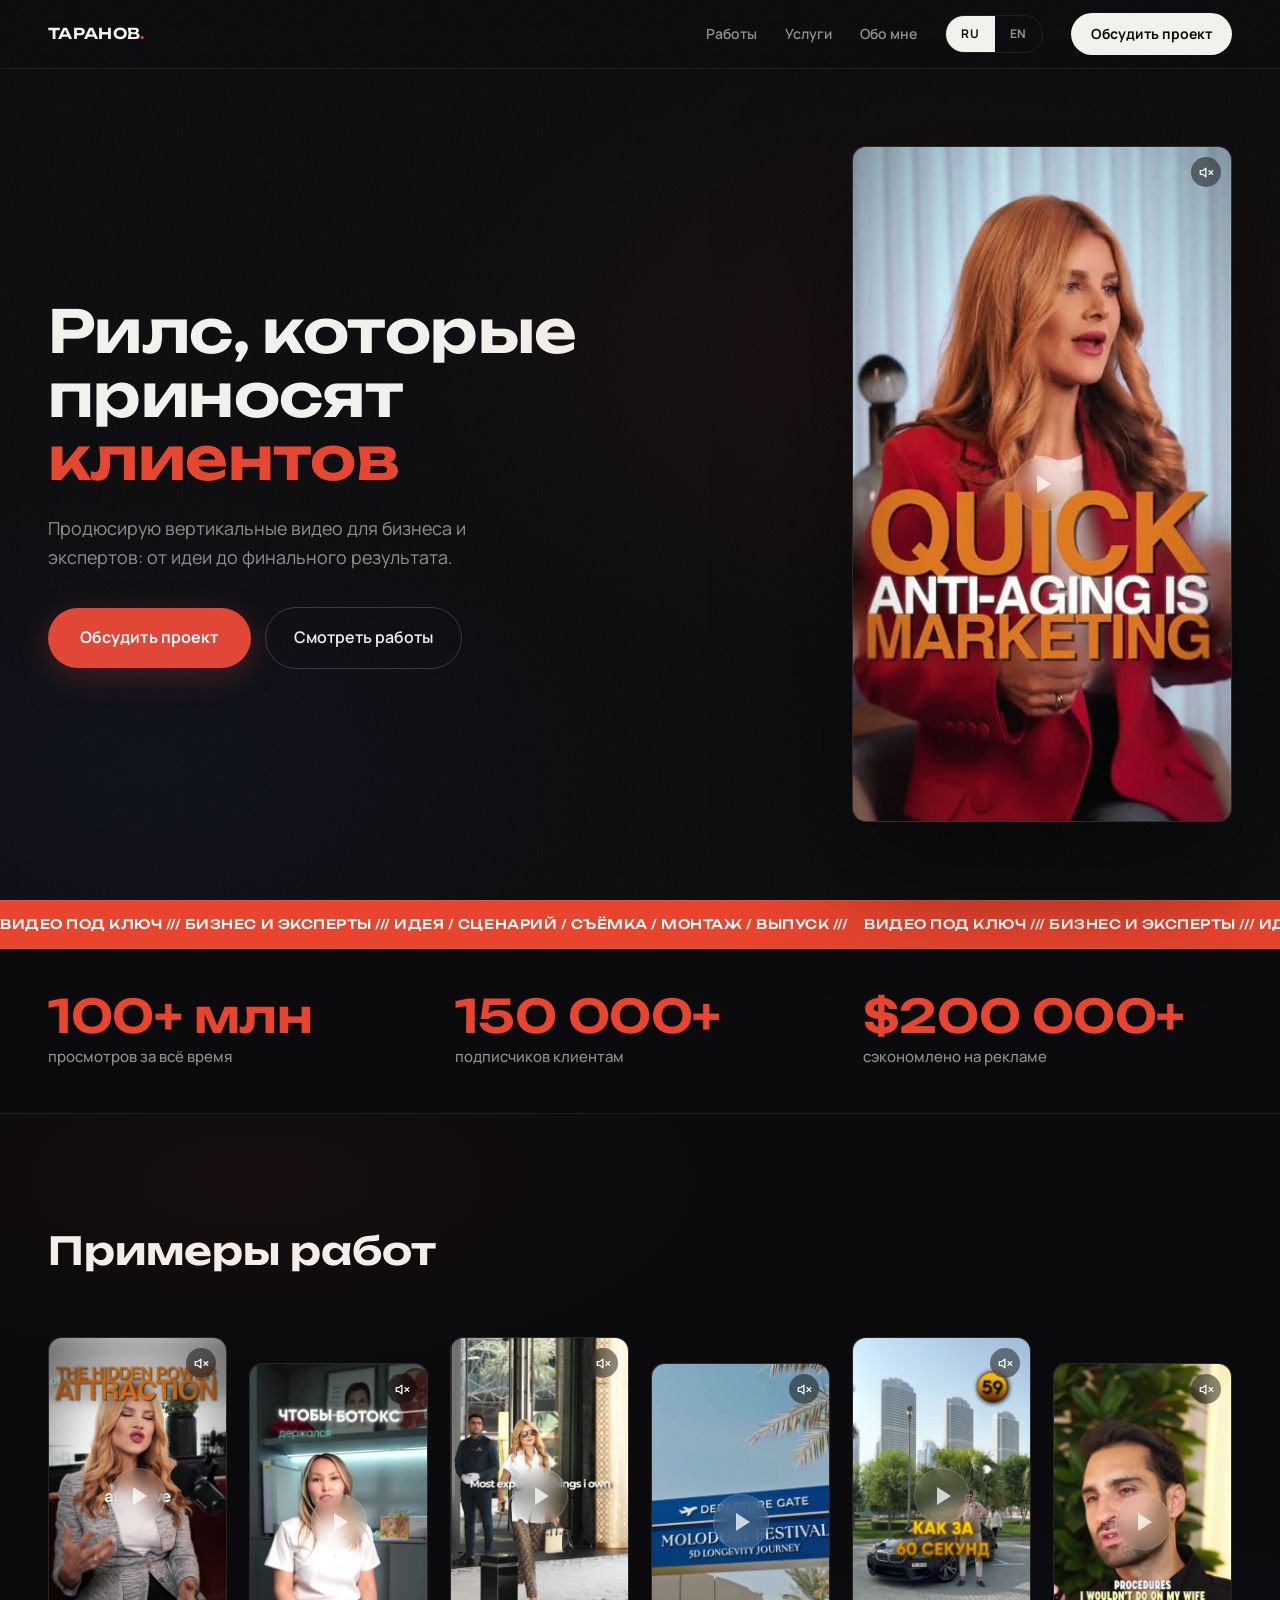
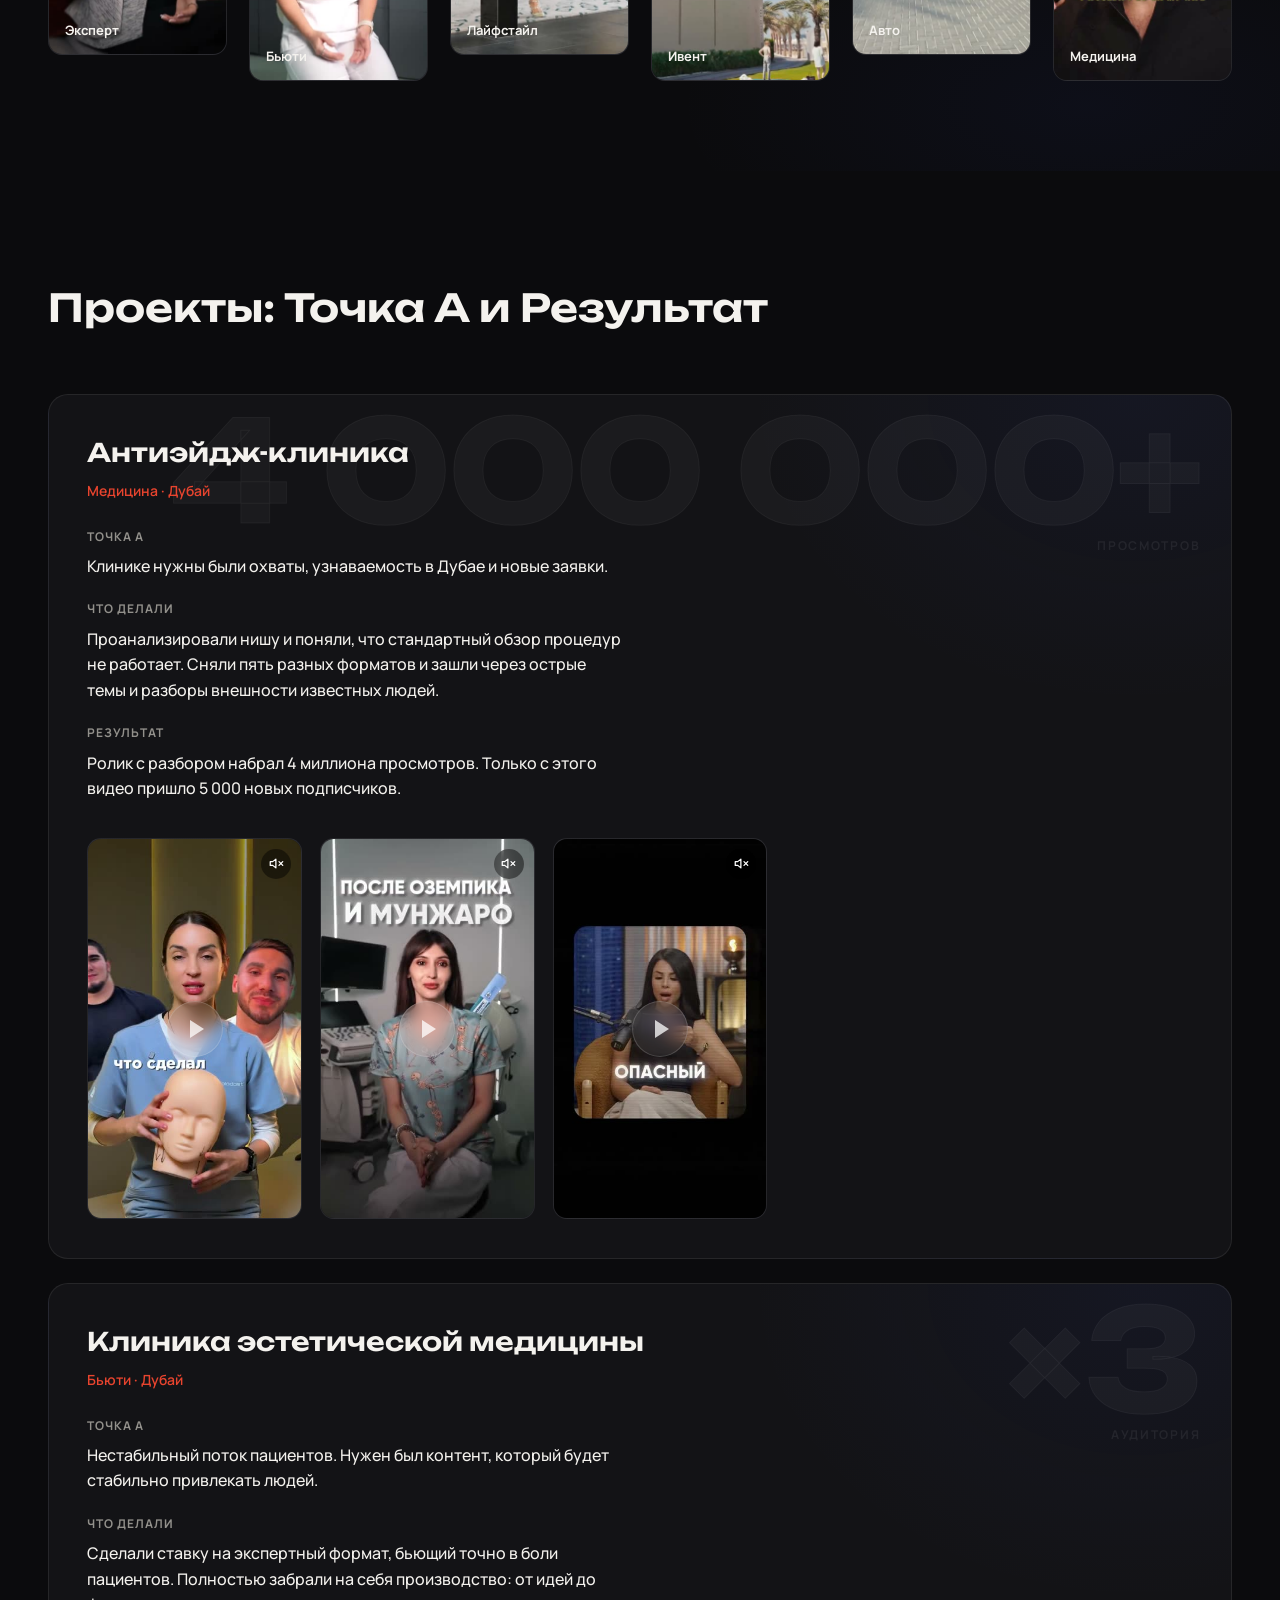
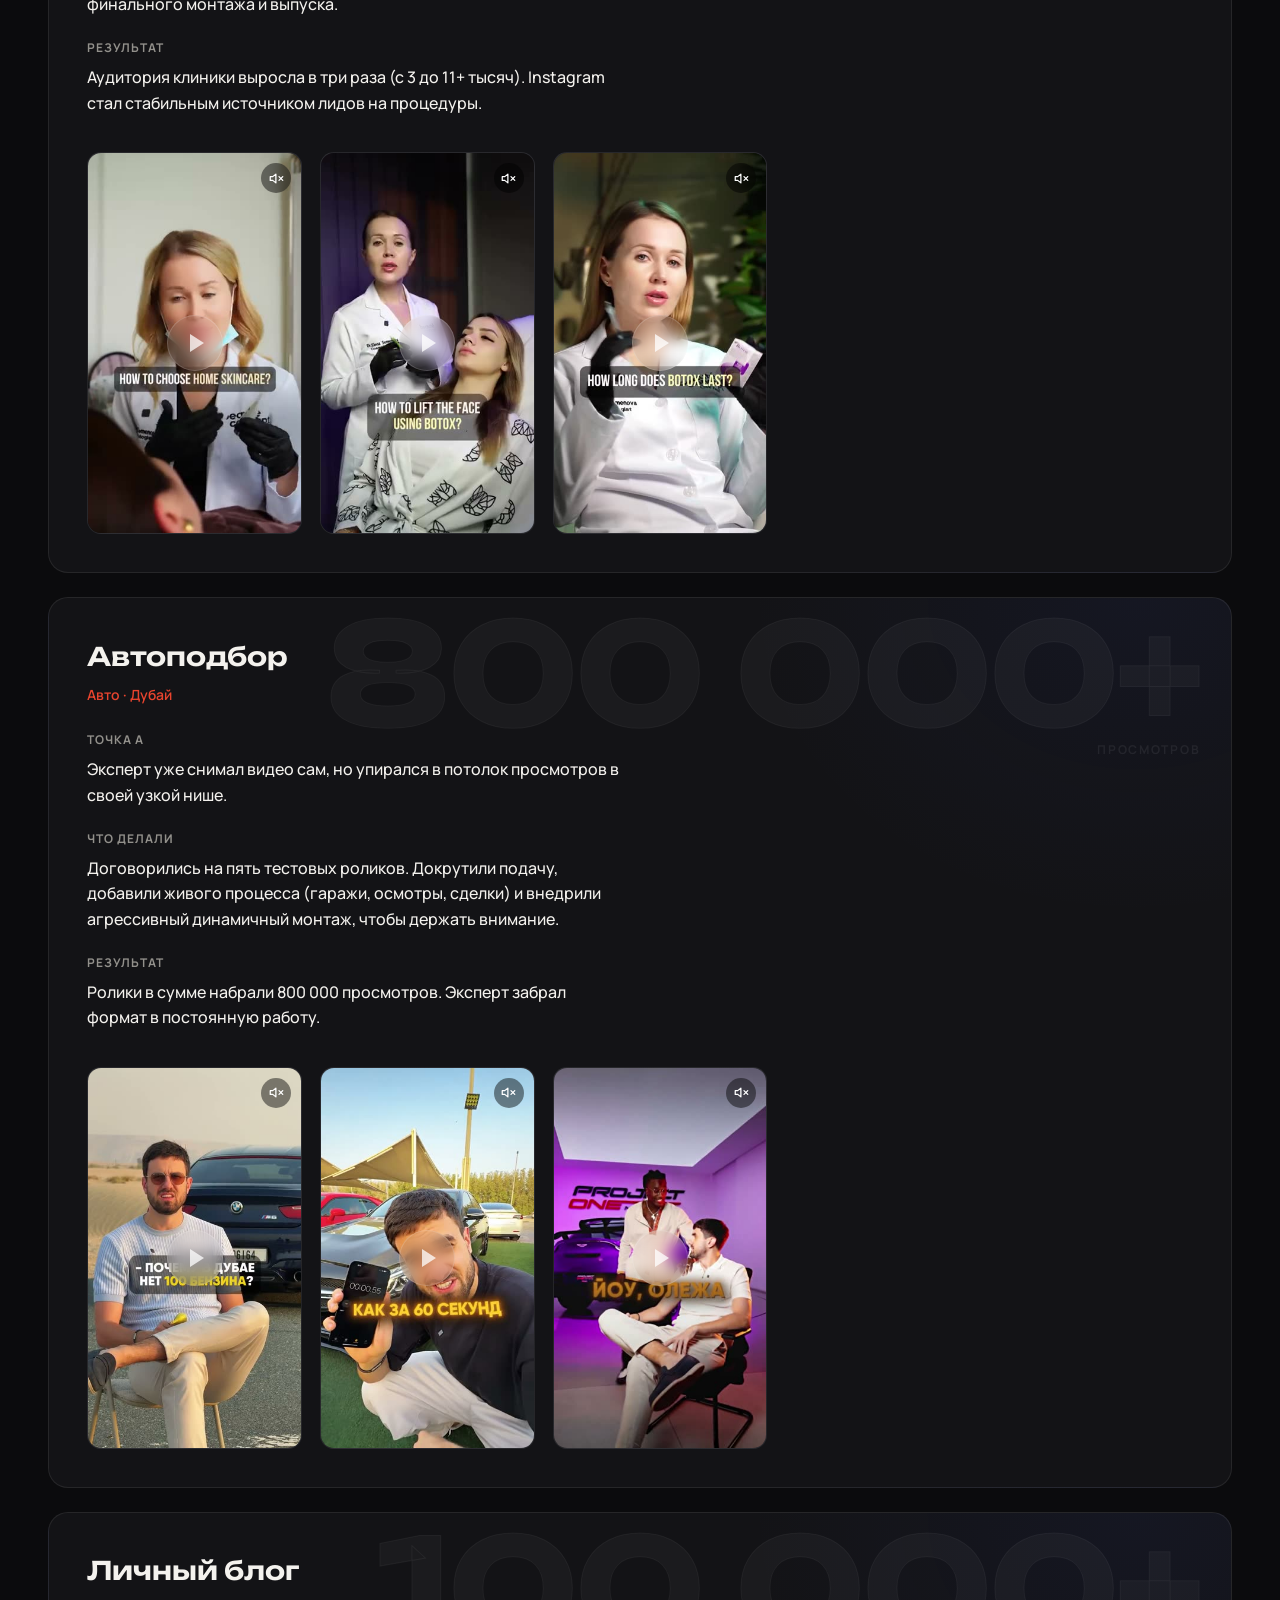
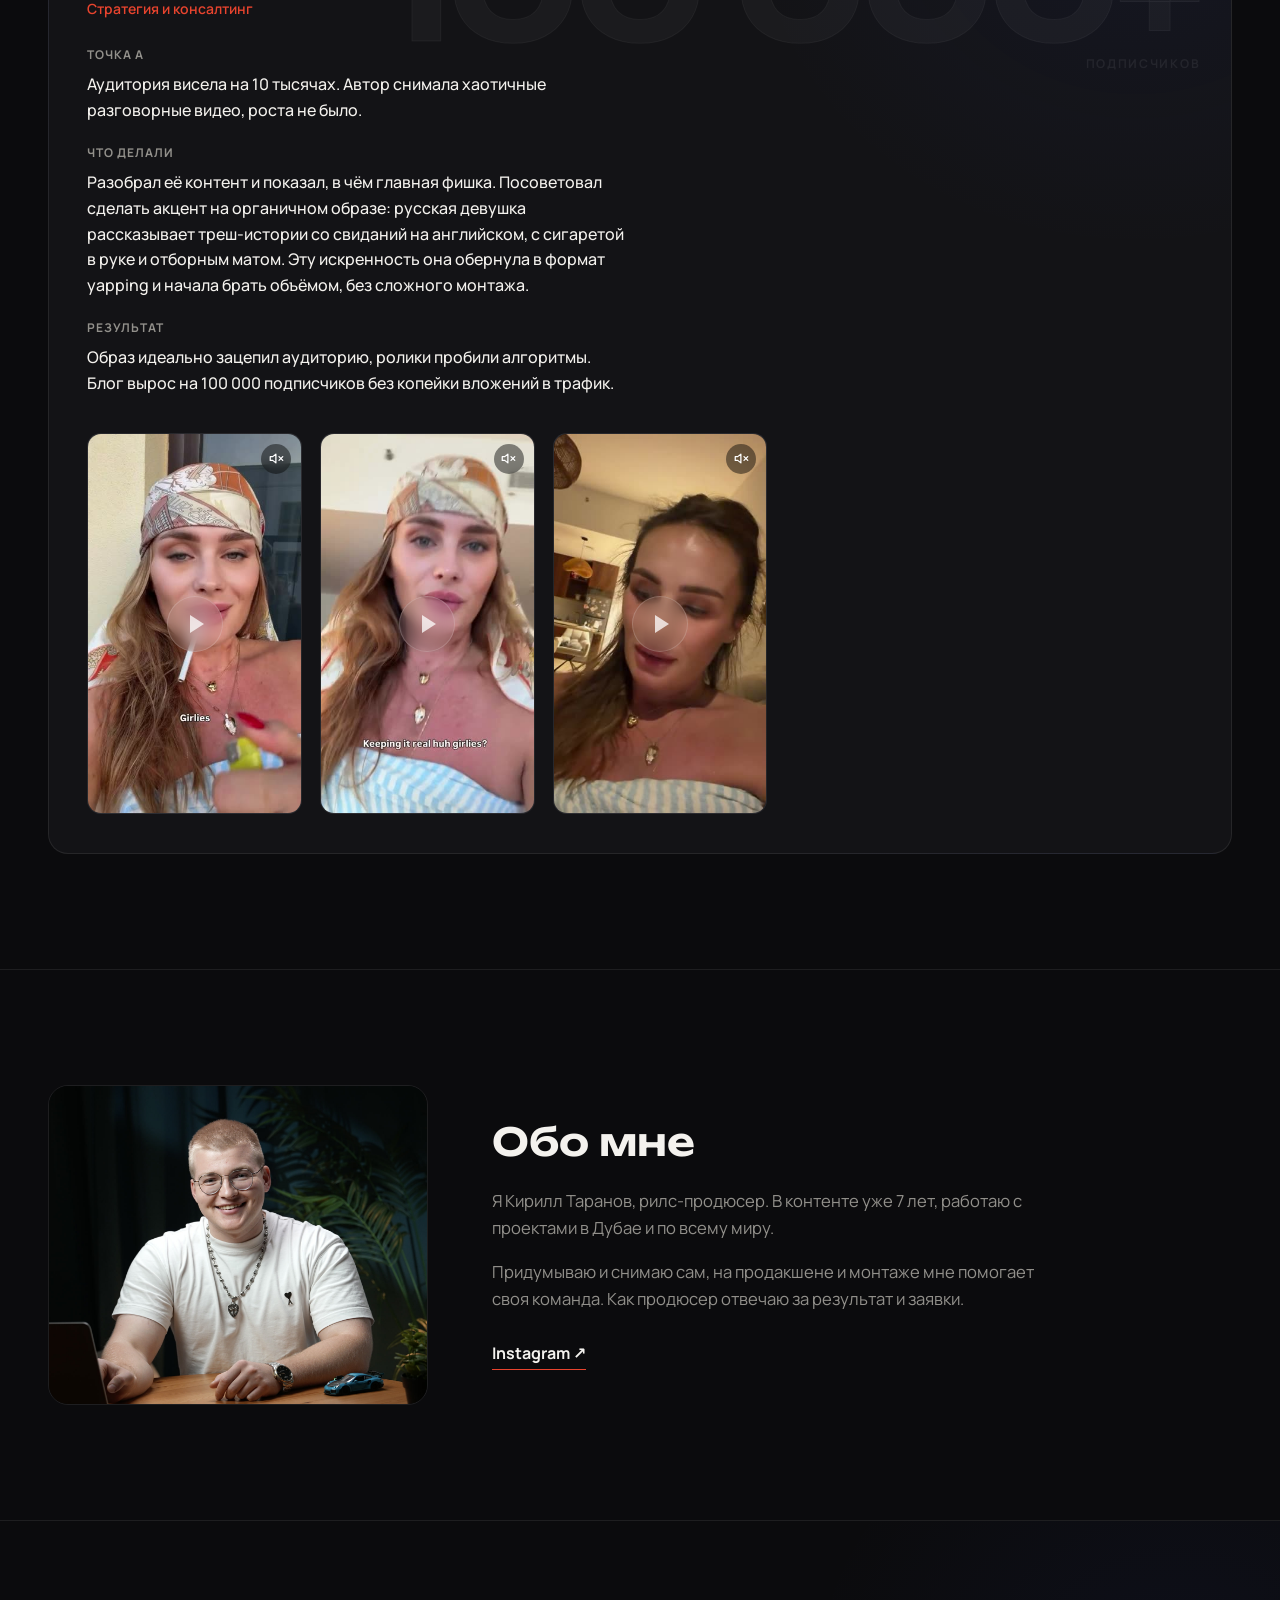
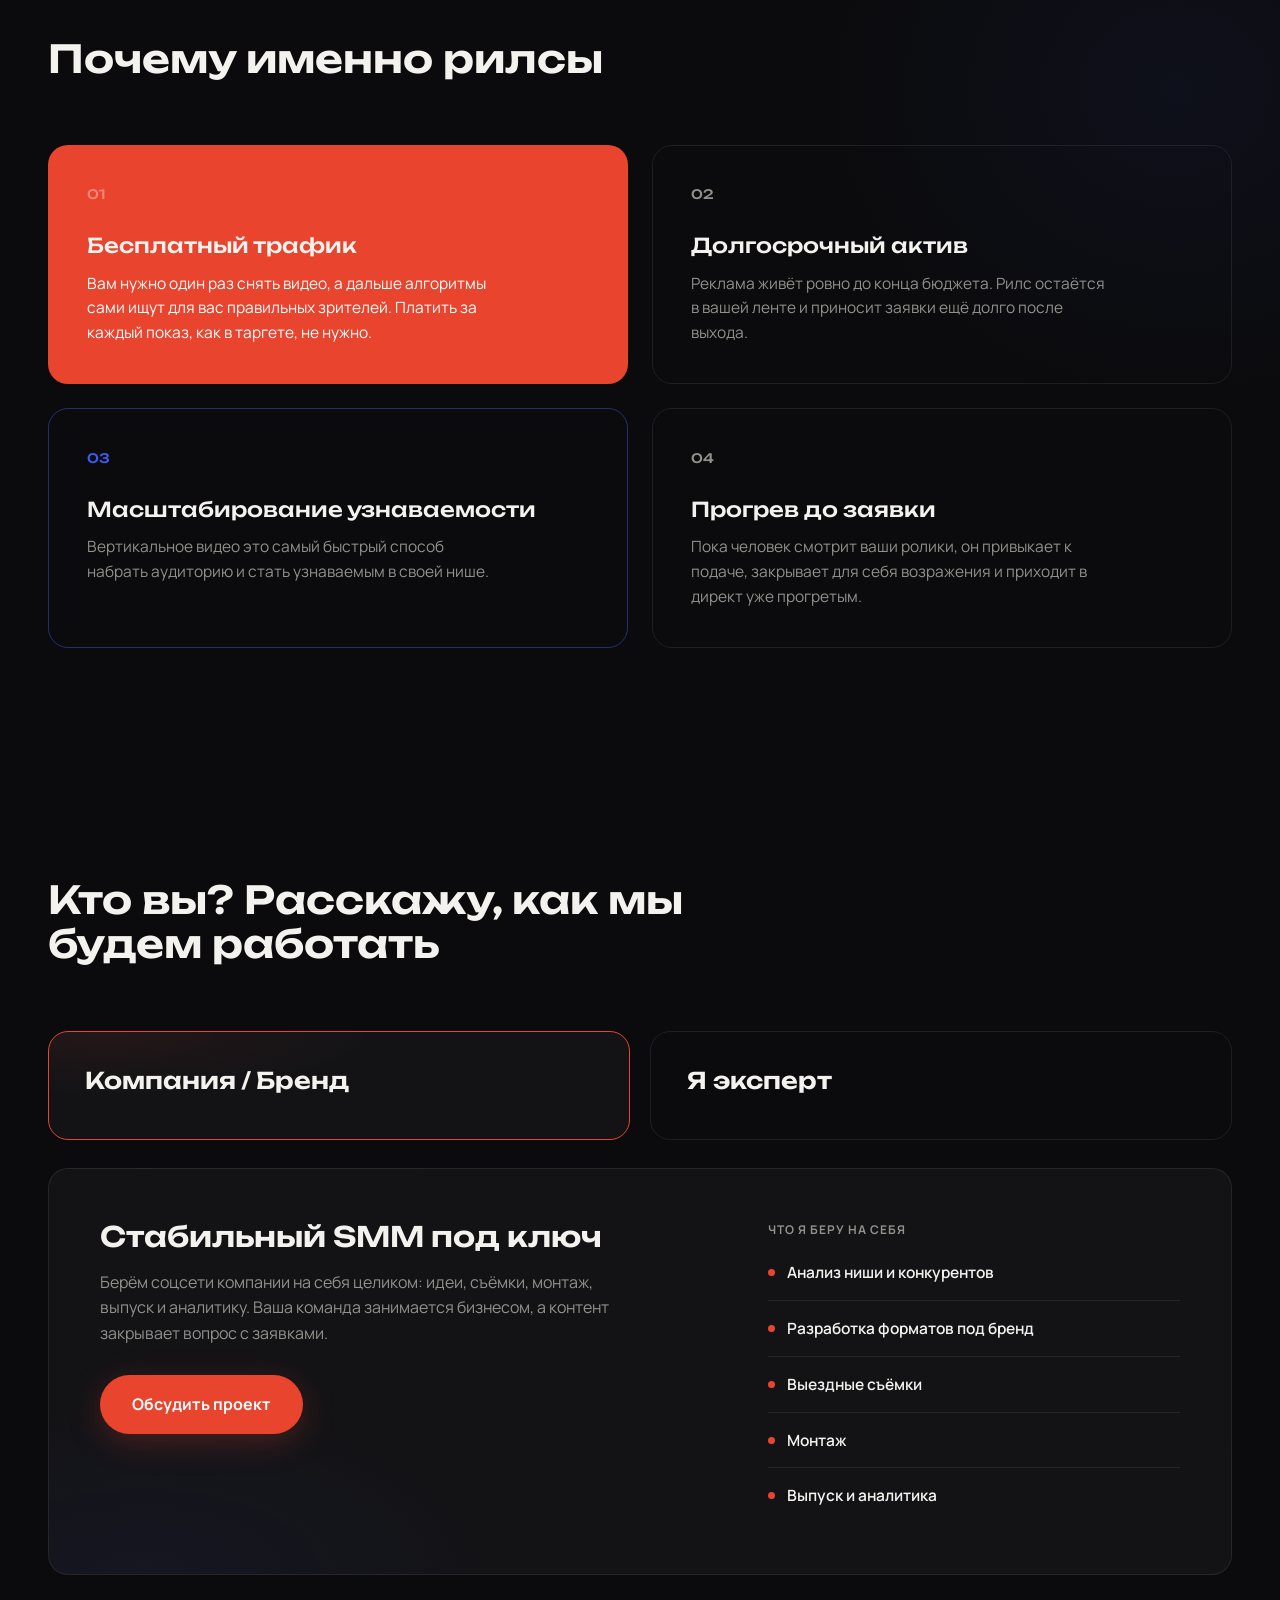
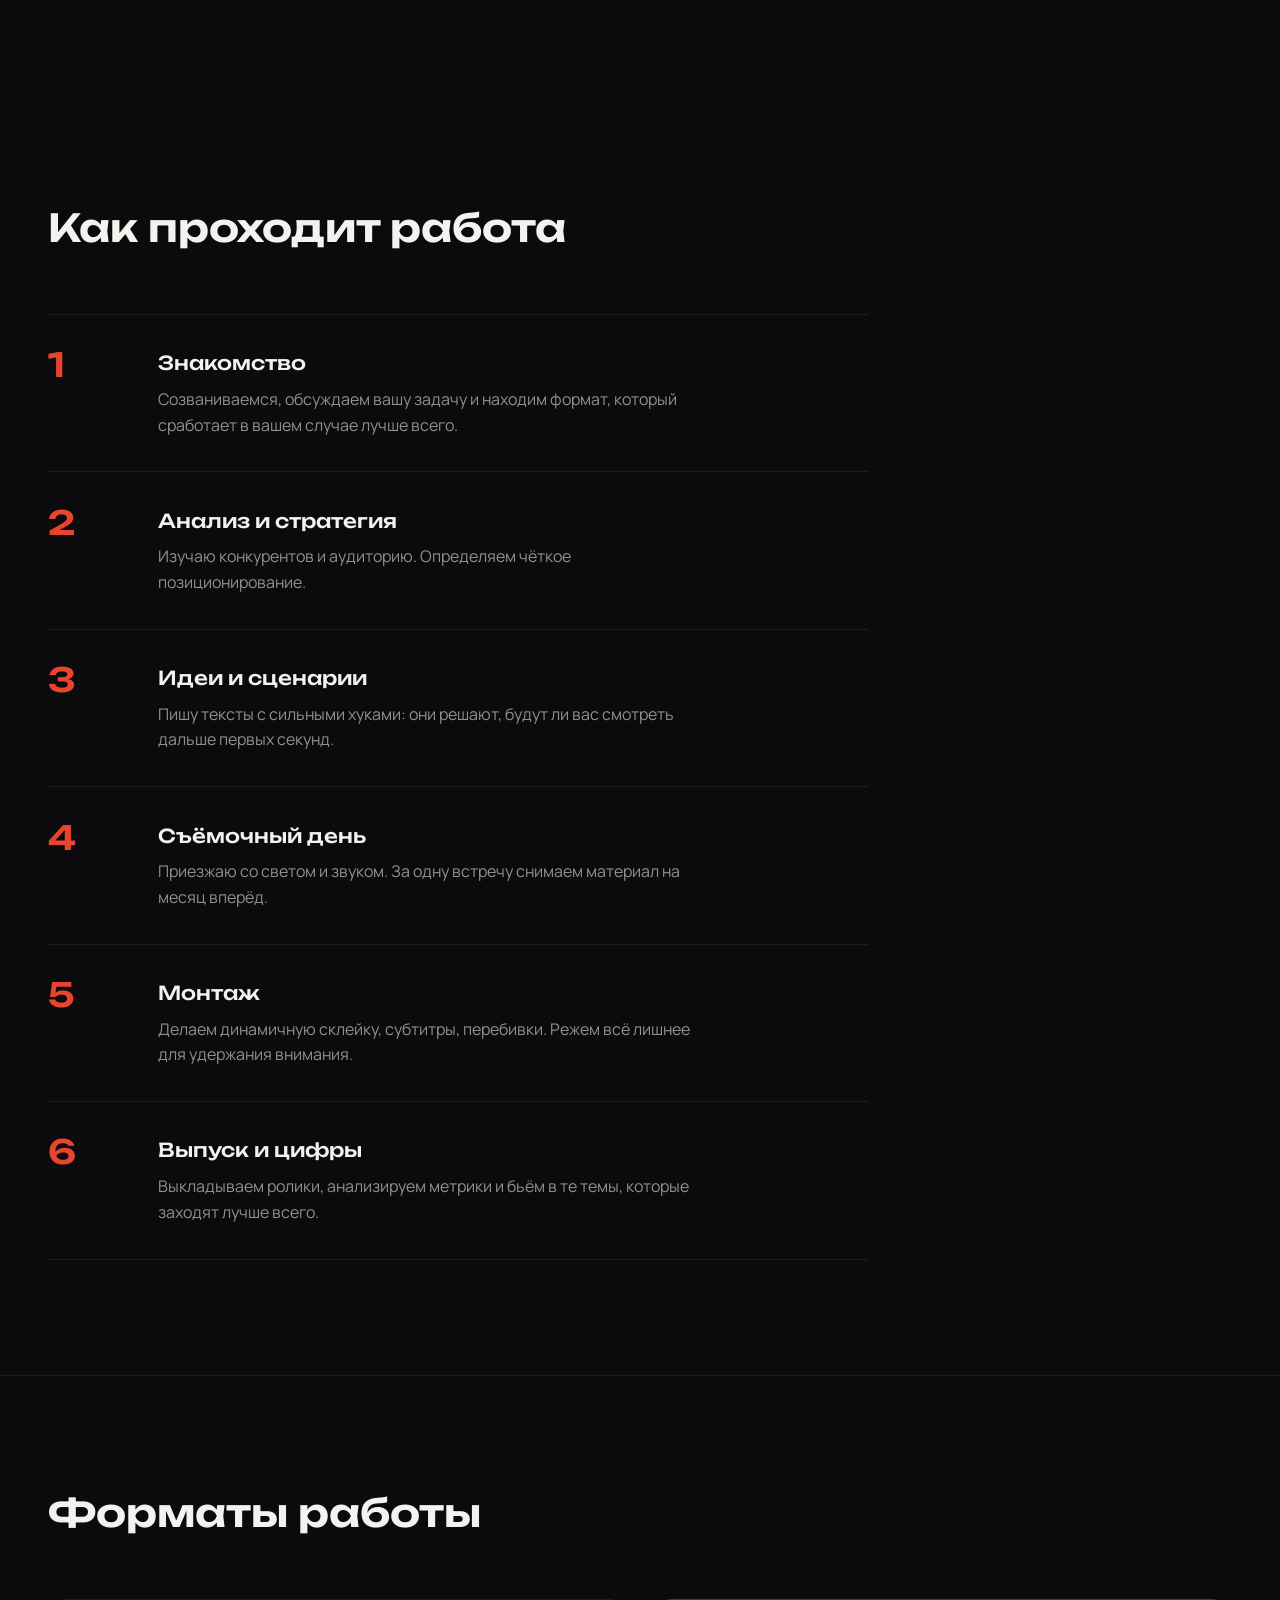
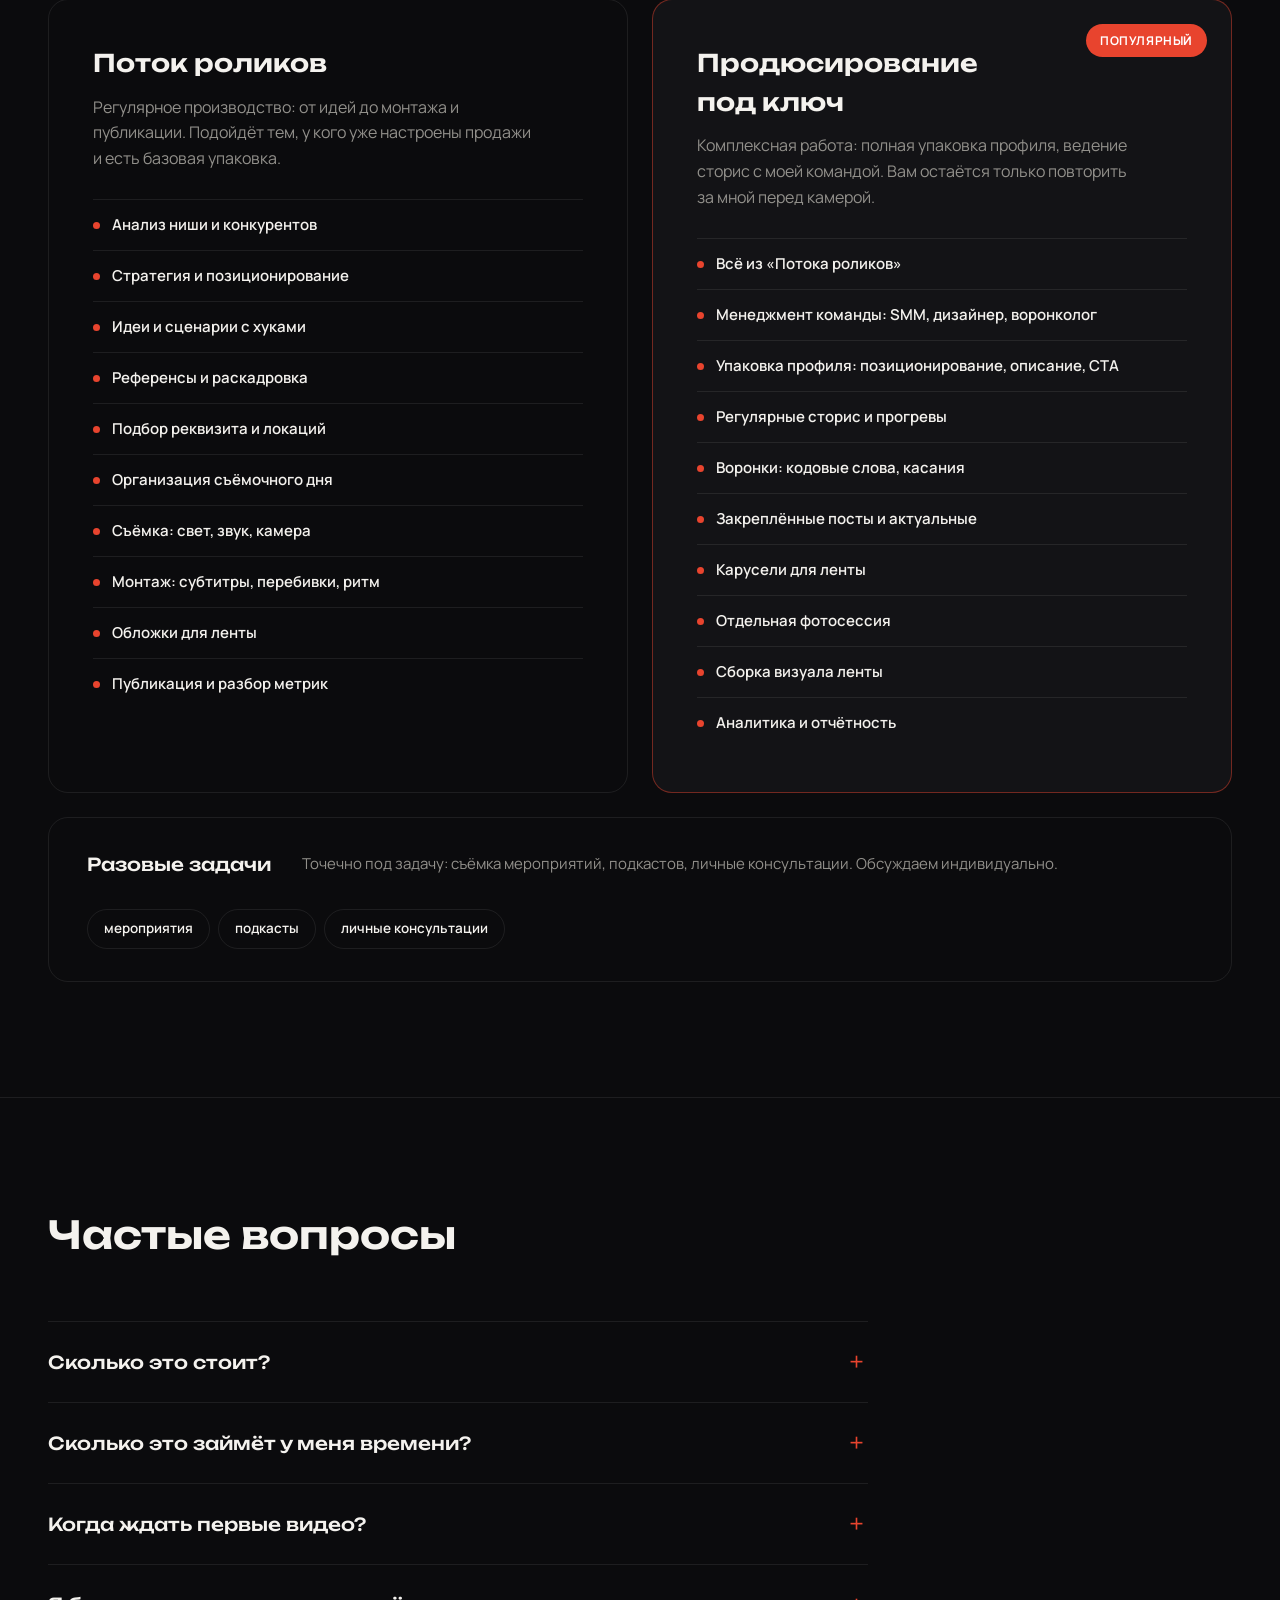
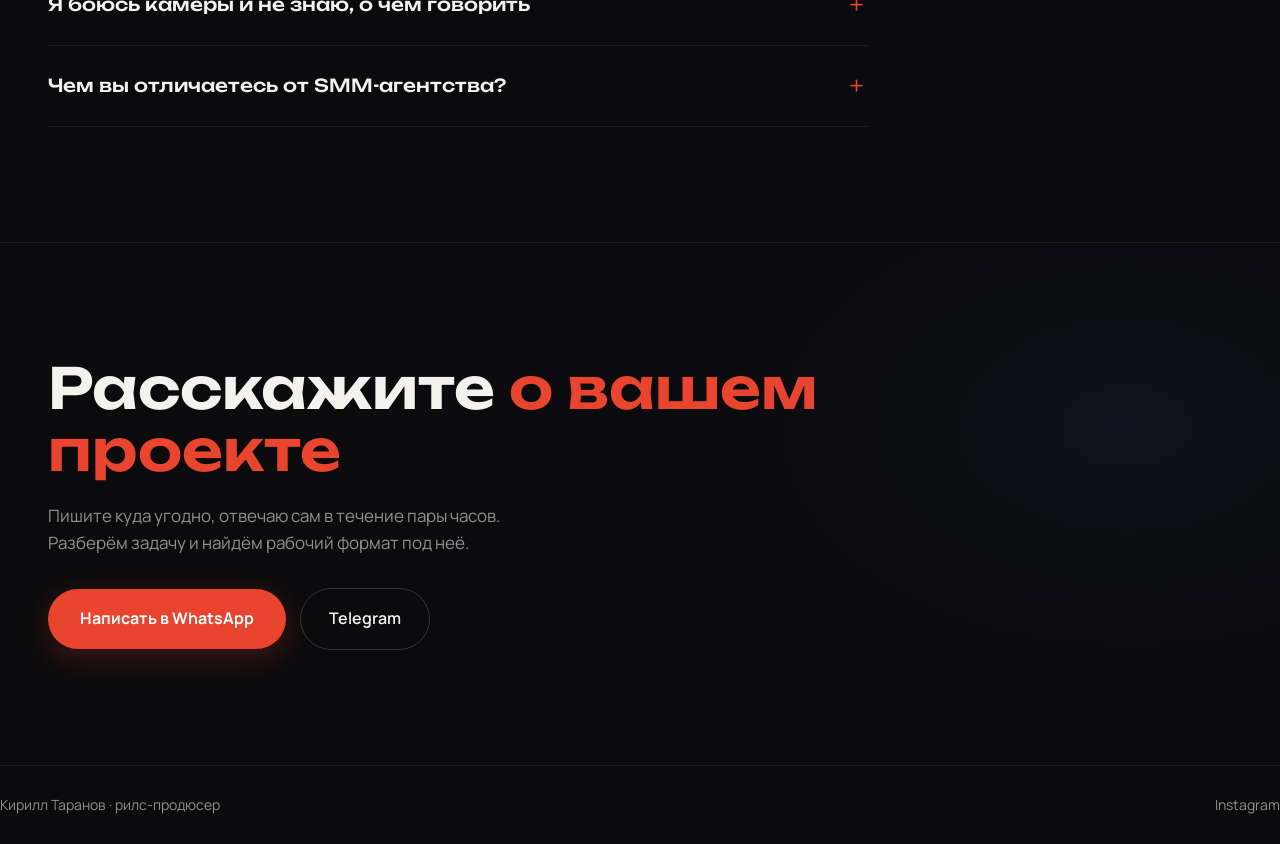
==== index.html @ 400d6d2a "Правки: «Рилс» в заголовке, личный блог в конец разборов, цифры 150к/$200к, консалтинговая подача ли" ====
<!DOCTYPE html>
<html lang="ru">
<head>
<meta charset="UTF-8">
<meta name="viewport" content="width=device-width, initial-scale=1.0">
<title>Кирилл Таранов · рилс-продюсер</title>
<meta name="description" content="Продюсирую вертикальные видео для бизнеса и экспертов: от идеи до финального результата.">
<meta property="og:title" content="Кирилл Таранов · рилс-продюсер">
<meta property="og:description" content="Рилс, которые приносят клиентов. Вертикальные видео: от идеи до финального результата.">
<meta property="og:type" content="website">
<meta property="og:url" content="https://swagabit.github.io/">
<meta property="og:image" content="https://swagabit.github.io/media/photos/og-image.jpg">
<meta property="og:image:width" content="1200">
<meta property="og:image:height" content="630">
<meta name="twitter:card" content="summary_large_image">
<meta name="twitter:image" content="https://swagabit.github.io/media/photos/og-image.jpg">
<link rel="icon" href="assets/favicon.svg" type="image/svg+xml">
<link rel="preconnect" href="https://fonts.googleapis.com">
<link rel="preconnect" href="https://fonts.gstatic.com" crossorigin>
<link href="https://fonts.googleapis.com/css2?family=Unbounded:wght@400;500;600;700&family=Manrope:wght@400;500;600;700;800&display=swap" rel="stylesheet">
<link rel="stylesheet" href="css/styles.css">
<script>
  // Превью светлой темы: добавь ?theme=light к адресу
  if (new URLSearchParams(location.search).get("theme") === "light") {
    document.write('<link rel="stylesheet" href="css/theme-light.css">');
  }
</script>
<script>
  // До первой отрисовки: восстановить язык (страница написана на RU)
  (function () {
    var l = localStorage.getItem("lang");
    if (l === "en") document.documentElement.setAttribute("data-lang-pending", "en");
  })();
</script>
</head>
<body>

<nav id="nav">
  <div class="wrap nav-inner">
    <a class="logo" href="#top">ТАРАНОВ<span>.</span></a>
    <div class="nav-links">
      <a href="#works" data-i18n="nav.works">Работы</a>
      <a href="#services" data-i18n="nav.services">Услуги</a>
      <a href="#about" data-i18n="nav.about">Обо мне</a>
      <div class="lang-toggle" role="group" aria-label="Язык">
        <button type="button" data-lang-btn="ru" class="active">RU</button>
        <button type="button" data-lang-btn="en">EN</button>
      </div>
      <a class="nav-cta" href="#" data-contact="whatsapp" data-i18n="nav.cta">Обсудить проект</a>
    </div>
  </div>
</nav>

<header class="hero" id="top">
  <div class="wrap hero-grid">
    <div class="hero-copy reveal">
      <h1 class="display" data-i18n="hero.h1">Рилс, которые приносят <em>клиентов</em></h1>
      <p data-i18n="hero.sub">Продюсирую вертикальные видео для бизнеса и экспертов: от идеи до финального результата.</p>
      <div class="cta-row">
        <a class="btn-primary" href="#" data-contact="whatsapp" data-i18n="hero.cta">Обсудить проект</a>
        <a class="btn-ghost" href="#works" data-i18n="hero.cta2">Смотреть работы</a>
      </div>
    </div>
    <div class="hero-reel reveal" id="hero-reel">
      <!-- шоурил рендерится из data.js -->
    </div>
  </div>
</header>

<div class="marquee" aria-hidden="true">
  <div class="marquee-track"><span data-i18n="marquee.text"></span><span data-i18n="marquee.text"></span></div>
</div>

<section class="proof">
  <div class="wrap proof-grid">
    <div class="proof-item reveal"><b class="display" data-i18n="proof.1n">100+ млн</b><span data-i18n="proof.1">просмотров за всё время</span></div>
    <div class="proof-item reveal"><b class="display" data-i18n="proof.2n">150 000+</b><span data-i18n="proof.2">подписчиков клиентам</span></div>
    <div class="proof-item reveal"><b class="display" data-i18n="proof.3n">$200 000+</b><span data-i18n="proof.3">сэкономлено на рекламе</span></div>
  </div>
</section>

<section class="section showcase-section" id="works">
  <div class="wrap">
    <h2 class="section-title display reveal" data-i18n="showcase.title">Примеры работ</h2>
    <div class="showcase-grid" id="showcase-grid"></div>
  </div>
</section>

<section class="section works">
  <div class="wrap">
    <h2 class="section-title display reveal" data-i18n="works.title">Проекты: Точка А и Результат</h2>
    <div id="works-list"></div>
  </div>
</section>

<section class="section about" id="about">
  <div class="wrap about-grid">
    <div class="about-photo reveal">
      <img class="about-img" src="media/photos/about.jpg" alt="Кирилл Таранов, рилс-продюсер" loading="lazy" width="1400" height="1178">
    </div>
    <div class="about-copy reveal">
      <h2 class="section-title display" data-i18n="about.title">Обо мне</h2>
      <p data-i18n="about.p1">Я Кирилл Таранов, рилс-продюсер. В контенте уже 7 лет, работаю с проектами в Дубае и по всему миру.</p>
      <p data-i18n="about.p2">Придумываю и снимаю сам, на продакшене и монтаже мне помогает своя команда. Как продюсер отвечаю за результат и заявки.</p>
      <a class="about-ig" href="#" data-contact="instagram" target="_blank" rel="noopener">Instagram ↗</a>
    </div>
  </div>
</section>

<section class="section reviews" id="reviews">
  <div class="wrap">
    <h2 class="section-title display reveal" data-i18n="rev.title">Что говорят те, с кем работал</h2>
    <div class="reviews-grid" id="reviews-grid"></div>
  </div>
</section>

<section class="section why">
  <div class="wrap">
    <h2 class="section-title display reveal" data-i18n="why.title">Почему именно рилсы</h2>
    <div class="why-grid">
      <div class="why-card reveal"><i>01</i><h3 data-i18n="why.1h">Бесплатный трафик</h3><p data-i18n="why.1t">Вам нужно один раз снять видео, а дальше алгоритмы сами ищут для вас правильных зрителей. Платить за каждый показ, как в таргете, не нужно.</p></div>
      <div class="why-card reveal"><i>02</i><h3 data-i18n="why.2h">Долгосрочный актив</h3><p data-i18n="why.2t">Реклама живёт ровно до конца бюджета. Рилс остаётся в вашей ленте и приносит заявки ещё долго после выхода.</p></div>
      <div class="why-card reveal"><i>03</i><h3 data-i18n="why.3h">Масштабирование узнаваемости</h3><p data-i18n="why.3t">Вертикальное видео это самый быстрый способ набрать аудиторию и стать узнаваемым в своей нише.</p></div>
      <div class="why-card reveal"><i>04</i><h3 data-i18n="why.4h">Прогрев до заявки</h3><p data-i18n="why.4t">Пока человек смотрит ваши ролики, он привыкает к подаче, закрывает для себя возражения и приходит в директ уже прогретым.</p></div>
    </div>
  </div>
</section>

<section class="section audience">
  <div class="wrap">
    <h2 class="section-title display reveal" data-i18n="aud.title">Кто вы? Расскажу, как мы будем работать</h2>
    <div class="aud-tabs reveal" role="tablist">
      <button type="button" class="aud-tab active" role="tab" aria-selected="true" data-aud="biz">
        <b class="display" data-i18n="aud.tab1">Компания / Бренд</b>
      </button>
      <button type="button" class="aud-tab" role="tab" aria-selected="false" data-aud="exp">
        <b class="display" data-i18n="aud.tab2">Я эксперт</b>
      </button>
    </div>
    <div class="aud-panel reveal" data-aud-panel="biz" role="tabpanel">
      <div class="aud-copy">
        <h3 class="display" data-i18n="aud.b.h">Стабильный SMM под ключ</h3>
        <p data-i18n="aud.b.t">Берём соцсети компании на себя целиком: идеи, съёмки, монтаж, выпуск и аналитику. Ваша команда занимается бизнесом, а контент закрывает вопрос с заявками.</p>
        <a class="btn-primary aud-btn" href="#" data-contact="whatsapp" data-i18n="aud.cta">Обсудить проект</a>
      </div>
      <div class="aud-side">
        <h4 data-i18n="aud.b.lih">Что я беру на себя</h4>
        <ul class="aud-list">
          <li data-i18n="aud.b.li1">Анализ ниши и конкурентов</li>
          <li data-i18n="aud.b.li2">Разработка форматов под бренд</li>
          <li data-i18n="aud.b.li3">Выездные съёмки</li>
          <li data-i18n="aud.b.li4">Монтаж</li>
          <li data-i18n="aud.b.li5">Выпуск и аналитика</li>
        </ul>
      </div>
    </div>
    <div class="aud-panel hidden" data-aud-panel="exp" role="tabpanel">
      <div class="aud-copy">
        <h3 class="display" data-i18n="aud.e.h">Личный бренд, которому доверяют</h3>
        <p data-i18n="aud.e.t">Помогаю монетизировать опыт через видео. Находим вашу сильную сторону и масштабируем её.</p>
        <a class="btn-primary aud-btn" href="#" data-contact="whatsapp" data-i18n="aud.cta">Обсудить проект</a>
      </div>
      <div class="aud-side">
        <h4 data-i18n="aud.e.lih">Что я беру на себя</h4>
        <ul class="aud-list">
          <li data-i18n="aud.e.li1">Распаковка экспертности</li>
          <li data-i18n="aud.e.li2">Темы и сценарии</li>
          <li data-i18n="aud.e.li3">Постановка кадра и помощь на съёмке</li>
          <li data-i18n="aud.e.li4">Динамичный монтаж</li>
          <li data-i18n="aud.e.li5">Разбор цифр</li>
        </ul>
      </div>
    </div>
  </div>
</section>

<section class="section process">
  <div class="wrap">
    <h2 class="section-title display reveal" data-i18n="proc.title">Как проходит работа</h2>
    <ol class="proc-list">
      <li class="reveal"><i>1</i><div><h3 data-i18n="proc.1h">Знакомство</h3><p data-i18n="proc.1t">Созваниваемся, обсуждаем вашу задачу и находим формат, который сработает в вашем случае лучше всего.</p></div></li>
      <li class="reveal"><i>2</i><div><h3 data-i18n="proc.2h">Анализ и стратегия</h3><p data-i18n="proc.2t">Изучаю конкурентов и аудиторию. Определяем чёткое позиционирование.</p></div></li>
      <li class="reveal"><i>3</i><div><h3 data-i18n="proc.3h">Идеи и сценарии</h3><p data-i18n="proc.3t">Пишу тексты с сильными хуками: они решают, будут ли вас смотреть дальше первых секунд.</p></div></li>
      <li class="reveal"><i>4</i><div><h3 data-i18n="proc.4h">Съёмочный день</h3><p data-i18n="proc.4t">Приезжаю со светом и звуком. За одну встречу снимаем материал на месяц вперёд.</p></div></li>
      <li class="reveal"><i>5</i><div><h3 data-i18n="proc.5h">Монтаж</h3><p data-i18n="proc.5t">Делаем динамичную склейку, субтитры, перебивки. Режем всё лишнее для удержания внимания.</p></div></li>
      <li class="reveal"><i>6</i><div><h3 data-i18n="proc.6h">Выпуск и цифры</h3><p data-i18n="proc.6t">Выкладываем ролики, анализируем метрики и бьём в те темы, которые заходят лучше всего.</p></div></li>
    </ol>
  </div>
</section>

<section class="section services" id="services">
  <div class="wrap">
    <h2 class="section-title display reveal" data-i18n="srv.title">Форматы работы</h2>
    <div class="srv-grid">
      <div class="srv-card reveal">
        <h3 class="display" data-i18n="srv.1h">Поток роликов</h3>
        <p data-i18n="srv.1t">Регулярное производство: от идей до монтажа и публикации. Подойдёт тем, у кого уже настроены продажи и есть базовая упаковка.</p>
        <ul>
          <li data-i18n="srv.1li1">Анализ ниши и конкурентов</li>
          <li data-i18n="srv.1li2">Стратегия и позиционирование</li>
          <li data-i18n="srv.1li3">Идеи и сценарии с хуками</li>
          <li data-i18n="srv.1li4">Референсы и раскадровка</li>
          <li data-i18n="srv.1li5">Подбор реквизита и локаций</li>
          <li data-i18n="srv.1li6">Организация съёмочного дня</li>
          <li data-i18n="srv.1li7">Съёмка: свет, звук, камера</li>
          <li data-i18n="srv.1li8">Монтаж: субтитры, перебивки, ритм</li>
          <li data-i18n="srv.1li9">Обложки для ленты</li>
          <li data-i18n="srv.1li10">Публикация и разбор метрик</li>
        </ul>
      </div>
      <div class="srv-card srv-featured reveal">
        <span class="srv-badge" data-i18n="srv.badge">популярный</span>
        <h3 class="display" data-i18n="srv.2h">Продюсирование под ключ</h3>
        <p data-i18n="srv.2t">Комплексная работа: полная упаковка профиля, ведение сторис с моей командой. Вам остаётся только повторить за мной перед камерой.</p>
        <ul>
          <li data-i18n="srv.2li1">Всё из «Потока роликов»</li>
          <li data-i18n="srv.2li2">Менеджмент команды: SMM, дизайнер, воронколог</li>
          <li data-i18n="srv.2li3">Упаковка профиля: позиционирование, описание, CTA</li>
          <li data-i18n="srv.2li4">Регулярные сторис и прогревы</li>
          <li data-i18n="srv.2li5">Воронки: кодовые слова, касания</li>
          <li data-i18n="srv.2li6">Закреплённые посты и актуальные</li>
          <li data-i18n="srv.2li7">Карусели для ленты</li>
          <li data-i18n="srv.2li8">Отдельная фотосессия</li>
          <li data-i18n="srv.2li9">Сборка визуала ленты</li>
          <li data-i18n="srv.2li10">Аналитика и отчётность</li>
        </ul>
      </div>
    </div>
    <div class="srv-mini reveal">
      <h3 class="display" data-i18n="srv.3h">Разовые задачи</h3>
      <p><span data-i18n="srv.3t">Точечно под задачу: съёмка мероприятий, подкастов, личные консультации. Обсуждаем индивидуально.</span></p>
      <div class="srv-mini-chips">
        <span data-i18n="srv.3li1">мероприятия</span>
        <span data-i18n="srv.3li2">подкасты</span>
        <span data-i18n="srv.3li3">личные консультации</span>
      </div>
    </div>
  </div>
</section>

<section class="section faq">
  <div class="wrap">
    <h2 class="section-title display reveal" data-i18n="faq.title">Частые вопросы</h2>
    <div class="faq-list reveal">
      <details>
        <summary data-i18n="faq.q1">Сколько это стоит?</summary>
        <p data-i18n="faq.a1">Стоимость зависит от объёма: количества роликов, съёмочных дней, сложности монтажа и вашей ниши. Точную цифру назову после созвона.</p>
      </details>
      <details>
        <summary data-i18n="faq.q2">Сколько это займёт у меня времени?</summary>
        <p data-i18n="faq.a2">В среднем пара часов раз в неделю или четыре часа раз в две недели, и только на съёмку. Всё остальное я забираю на себя.</p>
      </details>
      <details>
        <summary data-i18n="faq.q3">Когда ждать первые видео?</summary>
        <p data-i18n="faq.a3">В среднем на монтаж десяти видео требуется от трёх дней.</p>
      </details>
      <details>
        <summary data-i18n="faq.q4">Я боюсь камеры и не знаю, о чём говорить</summary>
        <p data-i18n="faq.a4">Это как раз моя сильная сторона: помогаю расслабиться перед камерой и учу в ней работать. Сценарий пишу заранее, на площадке направляю, дубли не ограничены.</p>
      </details>
      <details>
        <summary data-i18n="faq.q5">Чем вы отличаетесь от SMM-агентства?</summary>
        <p data-i18n="faq.a5">SMM-агентство, скорее всего, накидает вам нейросетевых постов, пару фото, базовую упаковку и бездумные видео с обычным монтажом, без хуков. Лишь бы отстреляться. Я работаю на результат.</p>
      </details>
    </div>
  </div>
</section>

<section class="section contact" id="contact">
  <div class="wrap">
    <h2 class="display reveal" data-i18n="contact.title">Расскажите <em>о вашем проекте</em></h2>
    <p class="reveal" data-i18n="contact.sub">Пишите куда угодно, отвечаю сам в течение пары часов. Разберём задачу и найдём рабочий формат под неё.</p>
    <div class="cta-row reveal">
      <a class="btn-primary" href="#" data-contact="whatsapp" data-i18n="contact.wa">Написать в WhatsApp</a>
      <a class="btn-ghost" href="#" data-contact="telegram" data-i18n="contact.tg">Telegram</a>
    </div>
  </div>
</section>

<footer>
  <div class="wrap footer-inner">
    <span data-i18n="footer.role">Кирилл Таранов · рилс-продюсер</span>
    <a href="#" data-contact="instagram" target="_blank" rel="noopener">Instagram</a>
  </div>
</footer>

<div class="sticky-cta" id="sticky-cta">
  <a class="btn-primary" href="#" data-contact="whatsapp" data-i18n="sticky.cta">Обсудить проект</a>
</div>

<script type="module" src="js/main.js"></script>
</body>
</html>
---- css/styles.css ----
/* ============================================================
   Кирилл Таранов · рилс-продюсер
   Тёмный кинематографичный + дерзкие акценты
   ============================================================ */

:root {
  --bg: #0b0b0d;
  --bg-soft: #131316;
  --line: rgba(255, 255, 255, 0.08);
  --text: #f4f2ee;
  --muted: #92908b;
  --accent: #e8442e;
  --accent2: #3d5af1;
  --radius: 14px;
}
::selection { background: rgba(61, 90, 241, 0.4); }

a, button { touch-action: manipulation; -webkit-tap-highlight-color: transparent; }
:focus-visible { outline: 2px solid var(--accent2); outline-offset: 3px; border-radius: 4px; }
section[id], header[id] { scroll-margin-top: 84px; }

/* киношное зерно поверх всей страницы */
body::after {
  content: "";
  position: fixed; inset: 0; z-index: 95;
  pointer-events: none;
  opacity: 0.05;
  background-image: url("data:image/svg+xml,%3Csvg xmlns='http://www.w3.org/2000/svg' width='180' height='180'%3E%3Cfilter id='n'%3E%3CfeTurbulence type='fractalNoise' baseFrequency='0.85' numOctaves='2' stitchTiles='stitch'/%3E%3C/filter%3E%3Crect width='100%25' height='100%25' filter='url(%23n)'/%3E%3C/svg%3E");
}

* { margin: 0; padding: 0; box-sizing: border-box; }
html { scroll-behavior: smooth; }
body {
  background: var(--bg);
  color: var(--text);
  font-family: "Manrope", system-ui, sans-serif;
  line-height: 1.6;
  -webkit-font-smoothing: antialiased;
  overflow-x: hidden;
}
.display { font-family: "Unbounded", sans-serif; }
.wrap { max-width: 1280px; margin: 0 auto; padding: 0 clamp(20px, 4vw, 48px); }
.hidden { display: none !important; }

/* появление секций */
.reveal { opacity: 0; transform: translateY(22px); transition: opacity 0.7s cubic-bezier(0.16, 1, 0.3, 1), transform 0.7s cubic-bezier(0.16, 1, 0.3, 1); }
.reveal.in { opacity: 1; transform: none; }
@media (prefers-reduced-motion: reduce) {
  .reveal { opacity: 1; transform: none; transition: none; }
}

/* ---------- NAV ---------- */
nav {
  position: fixed; top: 0; left: 0; right: 0; z-index: 50;
  background: rgba(11, 11, 13, 0.72);
  backdrop-filter: blur(16px);
  -webkit-backdrop-filter: blur(16px);
  border-bottom: 1px solid var(--line);
}
.nav-inner { height: 68px; display: flex; align-items: center; justify-content: space-between; }
.logo { font-family: "Unbounded", sans-serif; font-weight: 600; font-size: 15px; letter-spacing: 0.02em; color: var(--text); text-decoration: none; }
.logo span { color: var(--accent); }
.nav-links { display: flex; gap: 28px; align-items: center; }
.nav-links > a { color: var(--muted); text-decoration: none; font-size: 14px; font-weight: 600; transition: color 0.25s; }
.nav-links > a:hover { color: var(--text); }
.lang-toggle { display: flex; border: 1px solid var(--line); border-radius: 100px; overflow: hidden; }
.lang-toggle button {
  background: none; border: none; color: var(--muted);
  font: 700 12px/1 "Manrope", sans-serif; letter-spacing: 0.06em;
  padding: 12px 15px; cursor: pointer; transition: color 0.2s, background 0.2s;
}
.lang-toggle button.active { background: var(--text); color: #0b0b0d; }
.nav-cta {
  background: var(--text); color: #0b0b0d !important; font-weight: 700 !important;
  padding: 10px 20px; border-radius: 100px; text-decoration: none; font-size: 14px;
  transition: transform 0.2s, background 0.25s;
}
.nav-cta:hover { background: #fff; transform: translateY(-1px); }

/* ---------- HERO ---------- */
.hero {
  min-height: 100dvh;
  display: flex; align-items: center;
  padding-top: 68px;
  position: relative;
}
.hero::before {
  content: "";
  position: absolute; inset: 0;
  background:
    radial-gradient(ellipse 60% 50% at 75% 40%, rgba(232, 68, 46, 0.07), transparent 70%),
    radial-gradient(ellipse 50% 45% at 12% 85%, rgba(61, 90, 241, 0.06), transparent 70%);
  pointer-events: none;
}
.hero-grid {
  display: grid; grid-template-columns: 1.15fr 0.85fr;
  gap: clamp(32px, 5vw, 72px); align-items: center; width: 100%;
}
.hero-copy h1 {
  font-family: "Unbounded", sans-serif;
  font-size: clamp(33px, 4.6vw, 62px);
  font-weight: 600; line-height: 1.08; letter-spacing: -0.01em;
  margin-bottom: 24px;
}
.hero-copy h1 em { font-style: normal; color: var(--accent); }
.hero-copy p {
  font-size: clamp(16px, 1.4vw, 19px);
  color: var(--muted); max-width: 46ch; margin-bottom: 36px;
}
.cta-row { display: flex; gap: 14px; flex-wrap: wrap; align-items: center; }
.btn-primary {
  display: inline-flex; align-items: center; gap: 10px;
  background: var(--accent); color: #fff; text-decoration: none;
  font-weight: 700; font-size: 16px;
  padding: 17px 32px; border-radius: 100px;
  transition: transform 0.2s, box-shadow 0.3s;
  box-shadow: 0 8px 32px rgba(232, 68, 46, 0.25);
}
.btn-primary:hover { transform: translateY(-2px); box-shadow: 0 12px 40px rgba(232, 68, 46, 0.35); }
.btn-primary:active { transform: translateY(0) scale(0.98); }
.btn-ghost {
  display: inline-flex; align-items: center;
  color: var(--text); text-decoration: none; font-weight: 600; font-size: 16px;
  padding: 17px 28px; border-radius: 100px; border: 1px solid rgba(255, 255, 255, 0.18);
  transition: border-color 0.25s, background 0.25s;
}
.btn-ghost:hover { border-color: rgba(255, 255, 255, 0.4); background: rgba(255, 255, 255, 0.04); }

.hero-reel { max-width: 380px; justify-self: end; width: 100%; position: relative; }
.hero-reel .reel { box-shadow: 0 40px 120px rgba(0, 0, 0, 0.6); }
.hero-badge {
  position: absolute; top: 28px; right: -14px; z-index: 2;
  background: var(--text); color: #0b0b0d;
  font-weight: 800; font-size: 13px;
  padding: 10px 18px; border-radius: 100px;
  box-shadow: 0 12px 32px rgba(0, 0, 0, 0.5);
}

/* ---------- REEL (кадр 9:16, видео или заглушка) ---------- */
.reel {
  position: relative;
  aspect-ratio: 9 / 16;
  border-radius: var(--radius);
  overflow: hidden;
  background: linear-gradient(160deg, #1c1c21 0%, #101014 55%, #17171b 100%);
  border: 1px solid var(--line);
}
.reel::before {
  content: "";
  position: absolute; inset: 0; z-index: 0;
  background:
    radial-gradient(ellipse 80% 45% at 50% 0%, rgba(232, 68, 46, 0.10), transparent 60%),
    radial-gradient(ellipse 70% 45% at 80% 100%, rgba(61, 90, 241, 0.09), transparent 60%);
  pointer-events: none;
}
.reel video { position: absolute; inset: 0; width: 100%; height: 100%; object-fit: cover; }
.reel-badge {
  position: absolute; left: 50%; top: 50%; transform: translate(-50%, -50%);
  display: flex; flex-direction: column; align-items: center; gap: 14px; width: 100%;
}
.reel-play {
  width: 56px; height: 56px; border-radius: 50%;
  background: rgba(255, 255, 255, 0.06);
  border: 1px solid rgba(255, 255, 255, 0.16);
  display: grid; place-items: center;
  backdrop-filter: blur(8px);
  -webkit-backdrop-filter: blur(8px);
}
.reel-play::after {
  content: ""; display: block;
  width: 0; height: 0; margin-left: 4px;
  border-top: 9px solid transparent; border-bottom: 9px solid transparent;
  border-left: 14px solid rgba(255, 255, 255, 0.75);
}
.reel-badge span { font-size: 12px; font-weight: 600; letter-spacing: 0.08em; text-transform: uppercase; color: var(--muted); }
.reel-tap {
  position: absolute; inset: 0; z-index: 2;
  background: none; border: none; cursor: pointer;
  display: grid; place-items: center;
}
.reel-tap.hidden { display: none; }
.reel-tap .reel-play { transition: opacity 0.25s; }
.reel-tap.playing .reel-play { opacity: 0; }
/* индикатор звука: mute по умолчанию, акцент при включённом звуке */
.reel-sound {
  position: absolute; top: 10px; right: 10px; z-index: 3;
  width: 30px; height: 30px; border-radius: 50%;
  display: grid; place-items: center;
  background: rgba(0, 0, 0, 0.45);
  backdrop-filter: blur(6px); -webkit-backdrop-filter: blur(6px);
  color: #fff; pointer-events: none;
  transition: background 0.25s;
}
.reel-sound svg { width: 15px; height: 15px; display: block; }
.reel-sound.is-muted .ic-on { display: none; }
.reel-sound:not(.is-muted) .ic-off { display: none; }
.reel-sound:not(.is-muted) { background: var(--accent); }
.reel-meta {
  position: absolute; left: 16px; right: 16px; bottom: 14px; z-index: 1;
  display: flex; justify-content: space-between; align-items: center; font-size: 13px;
}
.reel-meta b { font-weight: 700; color: var(--text); }
.reel-meta i { font-style: normal; color: var(--muted); }

/* ---------- MARQUEE (дерзкая бегущая строка) ---------- */
.marquee {
  border-top: 1px solid var(--line); border-bottom: 1px solid var(--line);
  background: var(--accent); overflow: hidden; white-space: nowrap;
}
.marquee-track {
  display: inline-flex; padding: 13px 0;
  animation: slide 30s linear infinite;
}
.marquee-track span {
  font-family: "Unbounded", sans-serif; font-weight: 500; font-size: 13px;
  letter-spacing: 0.04em; text-transform: uppercase; color: #fff;
  padding-right: 16px;
}
@keyframes slide { from { transform: translateX(0); } to { transform: translateX(-50%); } }
@media (prefers-reduced-motion: reduce) { .marquee-track { animation: none; } }

/* ---------- HERO NOTE (реассуранс под кнопкой) ---------- */
.hero-note { margin-top: 18px; color: var(--muted); font-size: 14px; font-weight: 500; }

/* ---------- PROOF (полоса доказательств) ---------- */
.proof { border-bottom: 1px solid var(--line); }
.proof-grid {
  display: grid; grid-template-columns: repeat(3, 1fr);
  gap: clamp(16px, 3vw, 40px);
  /* только вертикальный отступ: горизонтальный берётся из .wrap, иначе на мобиле липнет к краю */
  padding-top: clamp(28px, 4vw, 44px);
  padding-bottom: clamp(28px, 4vw, 44px);
}
.proof-item { display: flex; flex-direction: column; gap: 6px; }
.proof-item + .proof-item { position: relative; }
.proof-item b {
  font-family: "Unbounded", sans-serif; font-weight: 600;
  font-size: clamp(26px, 4vw, 46px); line-height: 1; color: var(--accent);
  letter-spacing: -0.01em;
}
.proof-item span { color: var(--muted); font-size: clamp(13px, 1.2vw, 15px); font-weight: 500; max-width: 26ch; }

/* ---------- SECTIONS ---------- */
.section { padding: clamp(72px, 9vw, 130px) 0; }
.section-title {
  font-size: clamp(25px, 3vw, 42px);
  font-weight: 600; line-height: 1.15;
  margin-bottom: clamp(36px, 5vw, 64px);
  max-width: 22ch;
}

/* ---------- CASES ---------- */
.case-card {
  position: relative; overflow: hidden;
  background:
    radial-gradient(ellipse 55% 60% at 92% 0%, rgba(61, 90, 241, 0.055), transparent 60%),
    var(--bg-soft);
  border: 1px solid var(--line);
  border-radius: 20px;
  padding: clamp(24px, 3vw, 44px);
}
.case-card + .case-card { margin-top: 24px; }

/* огромная призрачная цифра-текстура в правом верхнем углу */
.case-num {
  position: absolute; top: clamp(6px, 1.4vw, 20px); right: clamp(14px, 2.4vw, 40px);
  z-index: 0; text-align: right; pointer-events: none; user-select: none;
}
.case-num b {
  display: block;
  font-family: "Unbounded", sans-serif; font-weight: 700;
  font-size: clamp(54px, 11vw, 168px); line-height: 0.82; letter-spacing: -0.02em;
  color: rgba(255, 255, 255, 0.035);
  -webkit-text-stroke: 1px rgba(255, 255, 255, 0.05);
}
.case-num span {
  display: block; margin-top: 8px;
  font-size: clamp(10px, 0.95vw, 13px); font-weight: 700; letter-spacing: 0.14em; text-transform: uppercase;
  color: rgba(255, 255, 255, 0.07);
}

.case-info { position: relative; z-index: 1; max-width: 64ch; }
.case-info h3 { font-size: clamp(20px, 2vw, 28px); font-weight: 600; margin-bottom: 6px; }

/* галерея из трёх роликов */
.case-reels {
  position: relative; z-index: 1;
  margin-top: clamp(24px, 3vw, 36px);
  display: grid; grid-template-columns: repeat(3, 1fr);
  gap: clamp(10px, 1.4vw, 18px);
  max-width: 680px;
}
.case-niche { color: var(--accent); font-weight: 600; font-size: 14px; margin-bottom: 24px; }
.work-block + .work-block { margin-top: 20px; }
.work-block h4 {
  font-size: 12px; font-weight: 700; letter-spacing: 0.08em; text-transform: uppercase;
  color: var(--muted); margin-bottom: 8px;
}
.work-block p { color: var(--muted); max-width: 54ch; }
.work-block > p:last-child { color: var(--text); font-weight: 500; }
.work-did { list-style: none; display: flex; flex-wrap: wrap; gap: 8px; }
.work-did li {
  border: 1px solid var(--line); border-radius: 100px;
  padding: 8px 16px; font-size: 14px; font-weight: 600;
}

/* ---------- SHOWCASE ---------- */
.showcase-section { position: relative; }
.showcase-section::before {
  content: "";
  position: absolute; inset: 0;
  background:
    radial-gradient(ellipse 55% 45% at 20% 10%, rgba(232, 68, 46, 0.05), transparent 65%),
    radial-gradient(ellipse 50% 45% at 85% 90%, rgba(61, 90, 241, 0.05), transparent 65%);
  pointer-events: none;
}
.showcase-grid {
  display: grid; grid-template-columns: repeat(6, 1fr);
  gap: clamp(14px, 1.8vw, 22px);
}
.showcase-cell:nth-child(even) { transform: translateY(26px); }
.showcase-cell .reel { transition: transform 0.35s cubic-bezier(0.16, 1, 0.3, 1), border-color 0.3s; }
.showcase-cell .reel:hover { transform: translateY(-6px); border-color: rgba(255, 255, 255, 0.22); }

/* ---------- REVIEWS ---------- */
.reviews { border-top: 1px solid var(--line); position: relative; }
.reviews::before {
  content: "";
  position: absolute; inset: 0;
  background: radial-gradient(ellipse 45% 55% at 12% 15%, rgba(232, 68, 46, 0.05), transparent 65%);
  pointer-events: none;
}
.reviews .section-title, .reviews-grid { position: relative; }
.reviews-grid { display: grid; grid-template-columns: repeat(3, 1fr); gap: clamp(16px, 2vw, 24px); align-items: start; }
.review-card {
  border: 1px solid var(--line); border-radius: 20px;
  background: var(--bg-soft);
  padding: clamp(22px, 2.6vw, 32px);
  display: flex; flex-direction: column; gap: 18px;
}
.review-card blockquote {
  font-size: clamp(15.5px, 1.4vw, 17px); color: var(--text); line-height: 1.55;
}
.review-card blockquote::before { content: "\201C"; color: var(--accent); font-weight: 700; margin-right: 2px; }
.review-cap { display: flex; flex-direction: column; gap: 4px; }
.review-cap b { font-weight: 700; font-size: 14.5px; }
.review-cap span {
  align-self: flex-start;
  border: 1px solid var(--line); border-radius: 100px;
  padding: 5px 12px; font-size: 12px; font-weight: 600; color: var(--accent);
}
/* карточка со скрином переписки */
.review-card.has-shot { padding: clamp(14px, 1.6vw, 18px); }
.review-shot {
  border-radius: 12px; overflow: hidden; border: 1px solid var(--line);
  background: #101014;
}
.review-shot img { display: block; width: 100%; height: auto; }

/* ---------- WHY ---------- */
.why { border-top: 1px solid var(--line); position: relative; }
.why::before {
  content: "";
  position: absolute; inset: 0;
  background: radial-gradient(ellipse 45% 60% at 92% 20%, rgba(61, 90, 241, 0.06), transparent 65%);
  pointer-events: none;
}
.why-grid, .why .section-title { position: relative; }
.why-grid { display: grid; grid-template-columns: repeat(2, 1fr); gap: clamp(16px, 2vw, 24px); }
.why-card {
  border: 1px solid var(--line); border-radius: 20px;
  padding: clamp(24px, 3vw, 40px);
  position: relative; overflow: hidden;
}
.why-card:first-child { background: var(--accent); border-color: transparent; }
.why-card:first-child p { color: #fff; }
.why-card:first-child i { color: rgba(255, 255, 255, 0.35); }
.why-card i {
  font-style: normal; font-family: "Unbounded", sans-serif;
  font-size: 13px; font-weight: 500; color: var(--muted);
  display: block; margin-bottom: 28px;
}
.why-card h3 { font-family: "Unbounded", sans-serif; font-size: clamp(17px, 1.6vw, 22px); font-weight: 500; line-height: 1.25; margin-bottom: 12px; }
.why-card p { color: var(--muted); font-size: 15.5px; max-width: 46ch; }

/* ---------- AUDIENCE ---------- */
.aud-tabs {
  display: grid; grid-template-columns: 1fr 1fr;
  gap: clamp(12px, 1.6vw, 20px);
  margin-bottom: clamp(20px, 2.4vw, 28px);
}
.aud-tab {
  text-align: left; background: none; cursor: pointer;
  border: 1px solid var(--line); border-radius: 20px;
  padding: clamp(22px, 2.8vw, 36px);
  transition: border-color 0.25s, background 0.25s, transform 0.2s;
}
.aud-tab b {
  display: block;
  font-size: clamp(17px, 1.8vw, 24px); font-weight: 600; color: var(--text);
  margin-bottom: 8px; line-height: 1.2;
}
.aud-tab span { color: var(--muted); font-size: 15px; font-weight: 500; }
.aud-tab:hover { border-color: rgba(255, 255, 255, 0.3); transform: translateY(-2px); }
.aud-tab.active {
  border-color: var(--accent);
  background:
    radial-gradient(ellipse 70% 90% at 10% 0%, rgba(232, 68, 46, 0.08), transparent 65%),
    var(--bg-soft);
}
.aud-panel {
  display: grid; grid-template-columns: 1.2fr 0.8fr;
  gap: clamp(28px, 4vw, 72px);
  background:
    radial-gradient(ellipse 50% 70% at 8% 100%, rgba(61, 90, 241, 0.05), transparent 60%),
    var(--bg-soft);
  border: 1px solid var(--line); border-radius: 20px;
  padding: clamp(28px, 4vw, 56px);
}
.aud-copy h3 { font-size: clamp(20px, 2.2vw, 30px); font-weight: 600; line-height: 1.2; margin-bottom: 16px; max-width: 22ch; }
.aud-copy > p { color: var(--muted); max-width: 52ch; }
.aud-why { margin-top: 24px; padding: 20px 24px; border: 1px solid var(--line); border-radius: 16px; }
.aud-why h4 {
  font-size: 12px; font-weight: 700; letter-spacing: 0.08em; text-transform: uppercase;
  color: var(--accent); margin-bottom: 8px;
}
.aud-why p { color: var(--muted); font-size: 15.5px; max-width: 56ch; }
.aud-btn { margin-top: 28px; }
.aud-side h4 {
  font-size: 12px; font-weight: 700; letter-spacing: 0.08em; text-transform: uppercase;
  color: var(--muted); margin-bottom: 6px;
}
.aud-list { list-style: none; display: flex; flex-direction: column; gap: 0; }
.aud-list li {
  padding: 15px 0; border-bottom: 1px solid var(--line);
  font-weight: 600; font-size: 15.5px;
  display: flex; align-items: center; gap: 12px;
}
.aud-list li:last-child { border-bottom: none; }
.aud-list li::before {
  content: ""; flex: 0 0 auto;
  width: 7px; height: 7px; border-radius: 50%;
  background: var(--accent);
}

/* ---------- SERVICES ---------- */
.services { border-top: 1px solid var(--line); }
.srv-grid { display: grid; grid-template-columns: 1fr 1fr; gap: clamp(16px, 2vw, 24px); }
.srv-card {
  border: 1px solid var(--line); border-radius: 20px;
  padding: clamp(28px, 3.4vw, 48px);
  position: relative;
}
.srv-featured { background: var(--bg-soft); border-color: rgba(232, 68, 46, 0.45); }
.srv-badge {
  position: absolute; top: 24px; right: 24px;
  background: var(--accent); color: #fff;
  font-size: 12px; font-weight: 700; letter-spacing: 0.05em; text-transform: uppercase;
  padding: 7px 14px; border-radius: 100px;
}
.srv-card h3 { font-size: clamp(19px, 1.9vw, 26px); font-weight: 600; margin-bottom: 12px; max-width: 14ch; }
.srv-card > p { color: var(--muted); margin-bottom: 28px; max-width: 44ch; }
.srv-card ul { list-style: none; }
.srv-card li {
  padding: 13px 0; border-top: 1px solid var(--line);
  font-weight: 600; font-size: 15px;
  display: flex; align-items: center; gap: 12px;
}
.srv-card li::before {
  content: ""; flex: 0 0 auto;
  width: 7px; height: 7px; border-radius: 50%;
  background: var(--accent);
}
.srv-mini {
  margin-top: clamp(16px, 2vw, 24px);
  border: 1px solid var(--line); border-radius: 20px;
  padding: clamp(20px, 2.6vw, 32px) clamp(24px, 3vw, 48px);
  display: flex; align-items: center; gap: clamp(16px, 2.4vw, 36px); flex-wrap: wrap;
}
.srv-mini h3 { font-size: clamp(15px, 1.4vw, 18px); font-weight: 500; }
.srv-mini p { color: var(--muted); font-size: 15px; }
.srv-mini-chips { display: flex; flex-wrap: wrap; gap: 8px; }
.srv-mini-chips span {
  border: 1px solid var(--line); border-radius: 100px;
  padding: 8px 16px; font-size: 13.5px; font-weight: 600;
}

.srv-footer {
  margin-top: clamp(28px, 3vw, 40px);
  display: flex; align-items: center; justify-content: space-between;
  gap: 20px; flex-wrap: wrap;
  border: 1px solid var(--line); border-radius: 100px;
  padding: 14px 14px 14px 32px;
}
.srv-footer span { font-weight: 700; font-size: clamp(15px, 1.4vw, 18px); }

/* ---------- PROCESS ---------- */
.proc-list { list-style: none; max-width: 820px; }
.proc-list li {
  display: grid; grid-template-columns: 72px 1fr;
  gap: clamp(16px, 3vw, 40px);
  padding: clamp(22px, 2.6vw, 34px) 0;
  border-bottom: 1px solid var(--line);
}
.proc-list li:first-child { border-top: 1px solid var(--line); }
.proc-list i {
  font-style: normal; font-family: "Unbounded", sans-serif;
  font-size: clamp(24px, 2.6vw, 36px); font-weight: 600; color: var(--accent);
  line-height: 1;
}
.proc-list h3 { font-family: "Unbounded", sans-serif; font-size: clamp(16px, 1.5vw, 20px); font-weight: 500; margin-bottom: 8px; }
.proc-list p { color: var(--muted); max-width: 56ch; }
.proc-chips { display: flex; flex-wrap: wrap; gap: 8px; margin-top: 14px; }
.proc-chips span {
  border: 1px solid var(--line); border-radius: 100px;
  padding: 7px 14px; font-size: 13px; font-weight: 600; color: var(--muted);
}

/* синие штрихи: карточка 03 в «почему», рамка витрины при наведении */
.why-card:nth-child(3) { border-color: rgba(61, 90, 241, 0.45); }
.why-card:nth-child(3) i { color: var(--accent2); }
.showcase-cell .reel:hover { border-color: rgba(61, 90, 241, 0.5); }

/* ---------- FAQ ---------- */
.faq { border-top: 1px solid var(--line); }
.faq-list { max-width: 820px; }
.faq-list details { border-bottom: 1px solid var(--line); }
.faq-list details:first-child { border-top: 1px solid var(--line); }
.faq-list summary {
  cursor: pointer; list-style: none;
  padding: clamp(18px, 2vw, 26px) 44px clamp(18px, 2vw, 26px) 0;
  font-family: "Unbounded", sans-serif;
  font-size: clamp(15px, 1.4vw, 19px); font-weight: 500;
  position: relative;
  transition: color 0.25s;
}
.faq-list summary::-webkit-details-marker { display: none; }
.faq-list summary::after {
  content: "+";
  position: absolute; right: 4px; top: 50%; transform: translateY(-50%);
  font-family: "Manrope", sans-serif; font-weight: 400;
  font-size: 26px; color: var(--accent);
  transition: transform 0.3s cubic-bezier(0.16, 1, 0.3, 1);
}
.faq-list details[open] summary::after { transform: translateY(-50%) rotate(45deg); }
.faq-list summary:hover { color: var(--accent); }
.faq-list p { color: var(--muted); max-width: 60ch; padding: 0 0 clamp(18px, 2vw, 26px); }

/* ---------- ABOUT ---------- */
.about { border-top: 1px solid var(--line); }
.about-grid { display: grid; grid-template-columns: 380px 1fr; gap: clamp(32px, 5vw, 88px); align-items: center; }
.photo-ph {
  aspect-ratio: 4 / 5; border-radius: 20px;
  background: linear-gradient(160deg, #1c1c21 0%, #101014 60%, #17171b 100%);
  border: 1px solid var(--line);
  display: grid; place-items: center;
}
.photo-ph span { font-size: 12px; font-weight: 600; letter-spacing: 0.08em; text-transform: uppercase; color: var(--muted); }
.about-img { display: block; width: 100%; height: auto; border-radius: 20px; border: 1px solid var(--line); }
.about-copy .section-title { margin-bottom: 24px; }
.about-copy p { color: var(--muted); max-width: 56ch; margin-bottom: 18px; font-size: clamp(15.5px, 1.3vw, 17px); }
.about-ig {
  display: inline-block; margin-top: 10px;
  color: var(--text); text-decoration: none; font-weight: 700;
  border-bottom: 1.5px solid var(--accent); padding-bottom: 3px;
  transition: color 0.25s;
}
.about-ig:hover { color: var(--accent); }

/* ---------- CONTACT ---------- */
.contact { border-top: 1px solid var(--line); position: relative; }
.contact::before {
  content: "";
  position: absolute; inset: 0;
  background: radial-gradient(ellipse 45% 70% at 88% 35%, rgba(61, 90, 241, 0.07), transparent 70%);
  pointer-events: none;
}
.contact h2 {
  font-size: clamp(29px, 4.4vw, 58px);
  font-weight: 600; line-height: 1.1; max-width: 18ch;
  margin-bottom: 20px;
}
.contact h2 em { font-style: normal; color: var(--accent); }
.contact > .wrap > p { color: var(--muted); font-size: 17px; margin-bottom: 32px; max-width: 46ch; }
.contact-steps {
  list-style: none; counter-reset: step;
  display: flex; gap: clamp(14px, 2vw, 28px); flex-wrap: wrap;
  margin-bottom: 14px;
}
.contact-steps li {
  counter-increment: step;
  display: flex; align-items: center; gap: 12px;
  font-weight: 600; font-size: 15px;
}
.contact-steps li::before {
  content: counter(step);
  flex: 0 0 auto;
  width: 30px; height: 30px; border-radius: 50%;
  display: grid; place-items: center;
  border: 1px solid var(--line);
  font-family: "Unbounded", sans-serif; font-size: 13px; color: var(--accent);
}
.contact-note { color: var(--muted); font-size: 14px; margin-bottom: 36px; }

/* ---------- FOOTER ---------- */
footer { border-top: 1px solid var(--line); }
.footer-inner { padding: 28px 0; display: flex; justify-content: space-between; gap: 16px; color: var(--muted); font-size: 14px; }
.footer-inner a { color: var(--muted); text-decoration: none; }
.footer-inner a:hover { color: var(--text); }

/* ---------- STICKY CTA (мобила) ---------- */
.sticky-cta {
  position: fixed; left: 16px; right: 16px;
  bottom: calc(16px + env(safe-area-inset-bottom));
  z-index: 60; display: none;
  transform: translateY(120%); opacity: 0;
  transition: transform 0.4s cubic-bezier(0.16, 1, 0.3, 1), opacity 0.3s;
}
.sticky-cta .btn-primary { width: 100%; justify-content: center; }
.sticky-cta.show { transform: none; opacity: 1; }

/* ---------- АДАПТИВ ---------- */
@media (max-width: 1024px) {
  .showcase-grid { grid-template-columns: repeat(3, 1fr); }
}
@media (max-width: 860px) {
  .nav-links > a:not(.nav-cta) { display: none; }
  .hero { min-height: auto; }
  .hero-grid { grid-template-columns: 1fr; padding-top: 44px; padding-bottom: 56px; }
  .hero-reel { justify-self: start; max-width: 265px; }
  .hero-badge { right: auto; left: -8px; }
  .case-reels { max-width: none; gap: 8px; }
  .case-num b { font-size: clamp(44px, 16vw, 90px); }
  .showcase-grid { grid-template-columns: repeat(2, 1fr); }
  .showcase-cell:nth-child(even) { transform: translateY(18px); }
  .proof-grid { grid-template-columns: 1fr; gap: 20px; }
  .srv-badge { position: static; display: inline-block; margin-bottom: 14px; }
  .reviews-grid { grid-template-columns: 1fr; }
  .why-grid { grid-template-columns: 1fr; }
  .aud-tabs { grid-template-columns: 1fr; }
  .aud-panel { grid-template-columns: 1fr; }
  .srv-grid { grid-template-columns: 1fr; }
  .srv-mini { align-items: flex-start; flex-direction: column; gap: 12px; }
  .contact-steps { flex-direction: column; gap: 12px; }
  .srv-footer { border-radius: 24px; padding: 20px 24px; }
  .srv-footer .btn-primary { width: 100%; justify-content: center; }
  .proc-list li { grid-template-columns: 48px 1fr; }
  .about-grid { grid-template-columns: 1fr; }
  .about-photo { max-width: 460px; }
  .sticky-cta { display: block; }
  footer .footer-inner { padding-bottom: 96px; }
}
@media (max-width: 480px) {
  .nav-cta { display: none; }
  .cta-row .btn-primary, .cta-row .btn-ghost { width: 100%; justify-content: center; }
}
---- css/theme-light.css ----
/* ============================================================
   Светлая тема (превью): ?theme=light
   Бумажный фон, чернильный текст, кобальтовый акцент
   ============================================================ */

:root {
  --bg: #f7f6f2;
  --bg-soft: #ffffff;
  --line: rgba(22, 21, 15, 0.11);
  --text: #16150f;
  --muted: #6b6961;
  --accent: #1f3fbf;
}

/* NAV */
nav { background: rgba(247, 246, 242, 0.82); }
.logo span { color: var(--accent); }
.nav-cta { background: var(--text); color: #f7f6f2 !important; }
.nav-cta:hover { background: var(--accent); }
.lang-toggle button.active { background: var(--text); color: #f7f6f2; }

/* HERO */
.hero::before {
  background: radial-gradient(ellipse 60% 50% at 75% 40%, rgba(31, 63, 191, 0.06), transparent 70%);
}
.hero-badge { background: var(--text); color: #f7f6f2; box-shadow: 0 12px 32px rgba(22, 21, 15, 0.22); }

/* КНОПКИ */
.btn-primary { box-shadow: 0 8px 28px rgba(31, 63, 191, 0.28); }
.btn-primary:hover { box-shadow: 0 12px 36px rgba(31, 63, 191, 0.36); }
.btn-ghost { border-color: rgba(22, 21, 15, 0.25); }
.btn-ghost:hover { border-color: rgba(22, 21, 15, 0.55); background: rgba(22, 21, 15, 0.04); }

/* REEL: светлая заглушка */
.reel {
  background: linear-gradient(165deg, #ecebe3 0%, #dfdeD3 50%, #e7e6db 100%);
  border-color: rgba(22, 21, 15, 0.09);
}
.reel::before {
  background:
    radial-gradient(ellipse 80% 45% at 50% 0%, rgba(31, 63, 191, 0.08), transparent 60%),
    radial-gradient(ellipse 60% 40% at 80% 100%, rgba(255, 255, 255, 0.5), transparent 60%);
}
.reel-play { background: rgba(255, 255, 255, 0.65); border-color: rgba(22, 21, 15, 0.14); }
.reel-play::after { border-left-color: rgba(22, 21, 15, 0.6); }
.hero-reel .reel { box-shadow: 0 34px 90px rgba(22, 21, 15, 0.18); }
.showcase-cell .reel:hover { border-color: rgba(22, 21, 15, 0.3); }

/* MARQUEE */
.marquee { background: var(--accent); }

/* WHY */
.why-card:first-child { background: var(--accent); }
.why-card:first-child h3 { color: #fff; }
.why-card:first-child p { color: rgba(255, 255, 255, 0.82); }
.why-card:first-child i { color: rgba(255, 255, 255, 0.4); }

/* AUDIENCE / SERVICES */
.aud-tab:hover { border-color: rgba(22, 21, 15, 0.4); }
.aud-tab.active {
  border-color: var(--accent);
  background:
    radial-gradient(ellipse 70% 90% at 10% 0%, rgba(31, 63, 191, 0.06), transparent 65%),
    var(--bg-soft);
}
.srv-featured { border-color: rgba(31, 63, 191, 0.4); }

/* ABOUT */
.photo-ph { background: linear-gradient(165deg, #ecebe3 0%, #dfdeD3 60%, #e7e6db 100%); border-color: rgba(22, 21, 15, 0.09); }
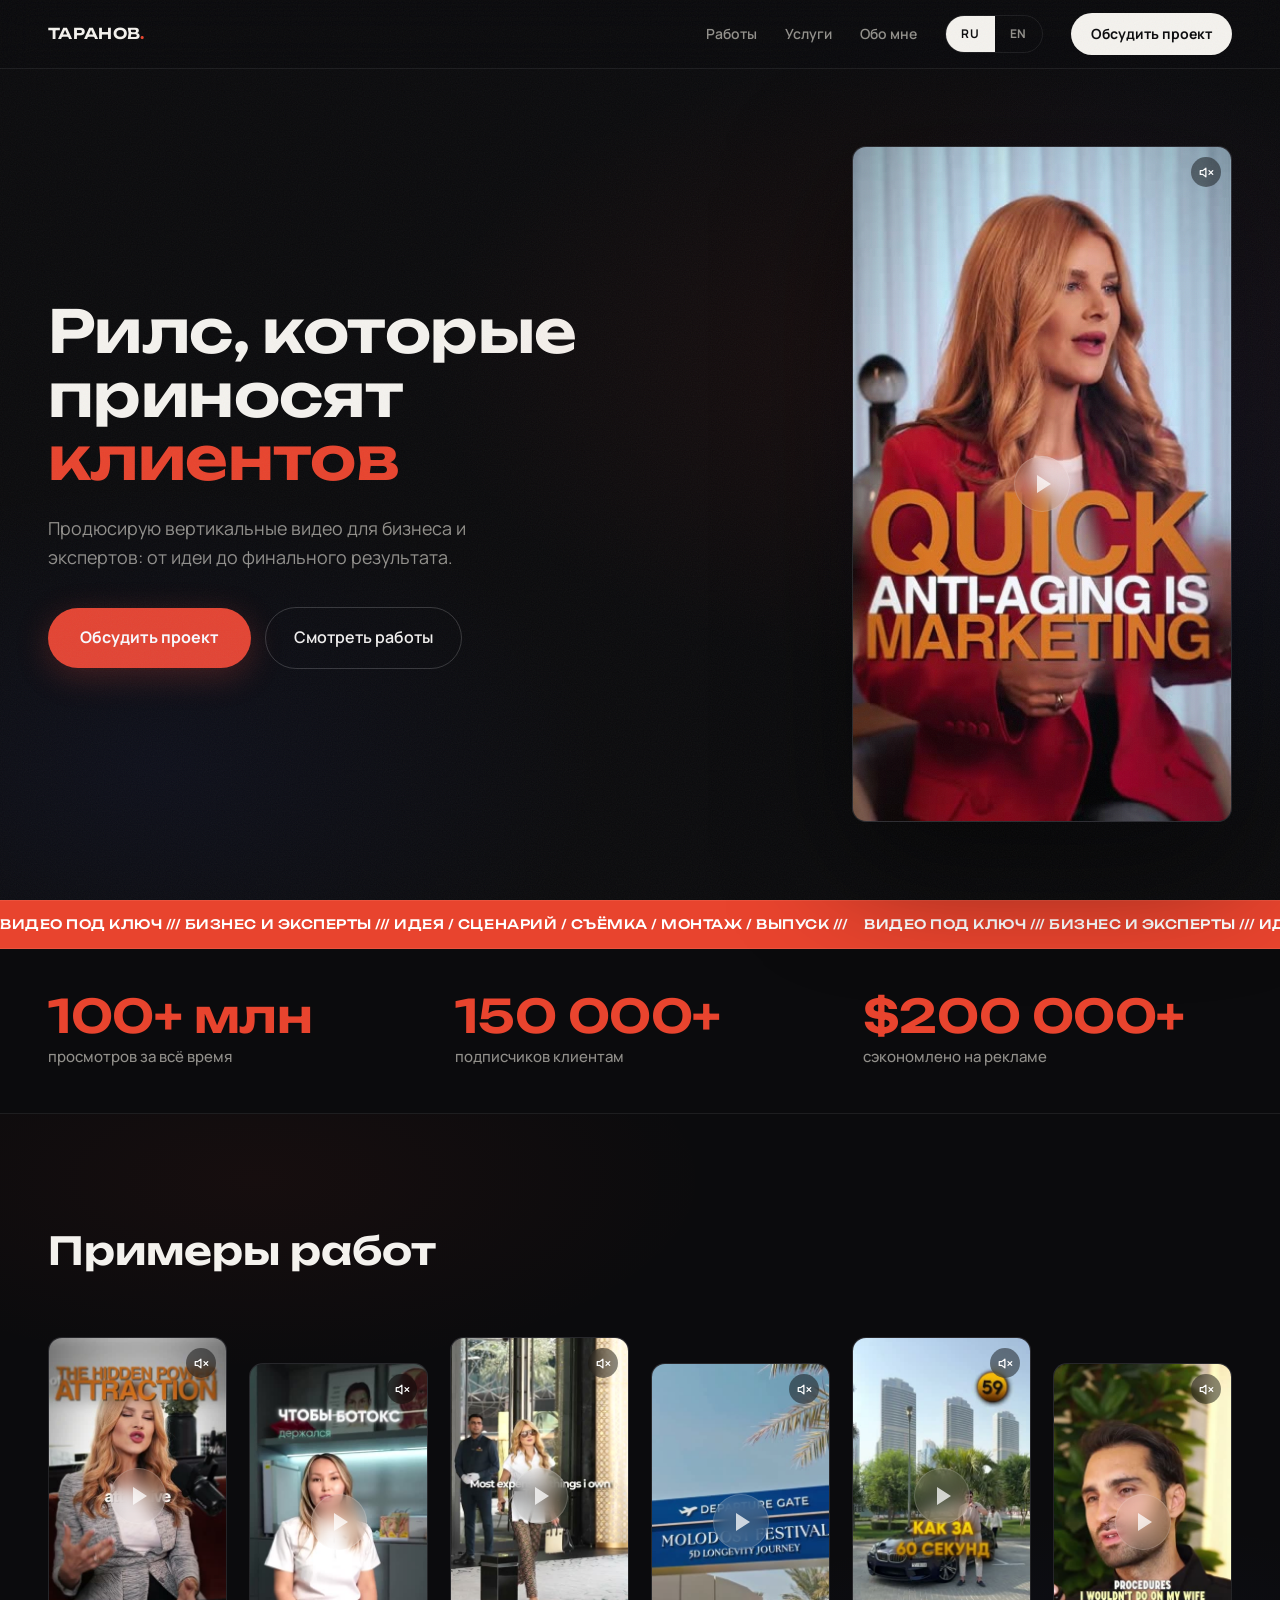
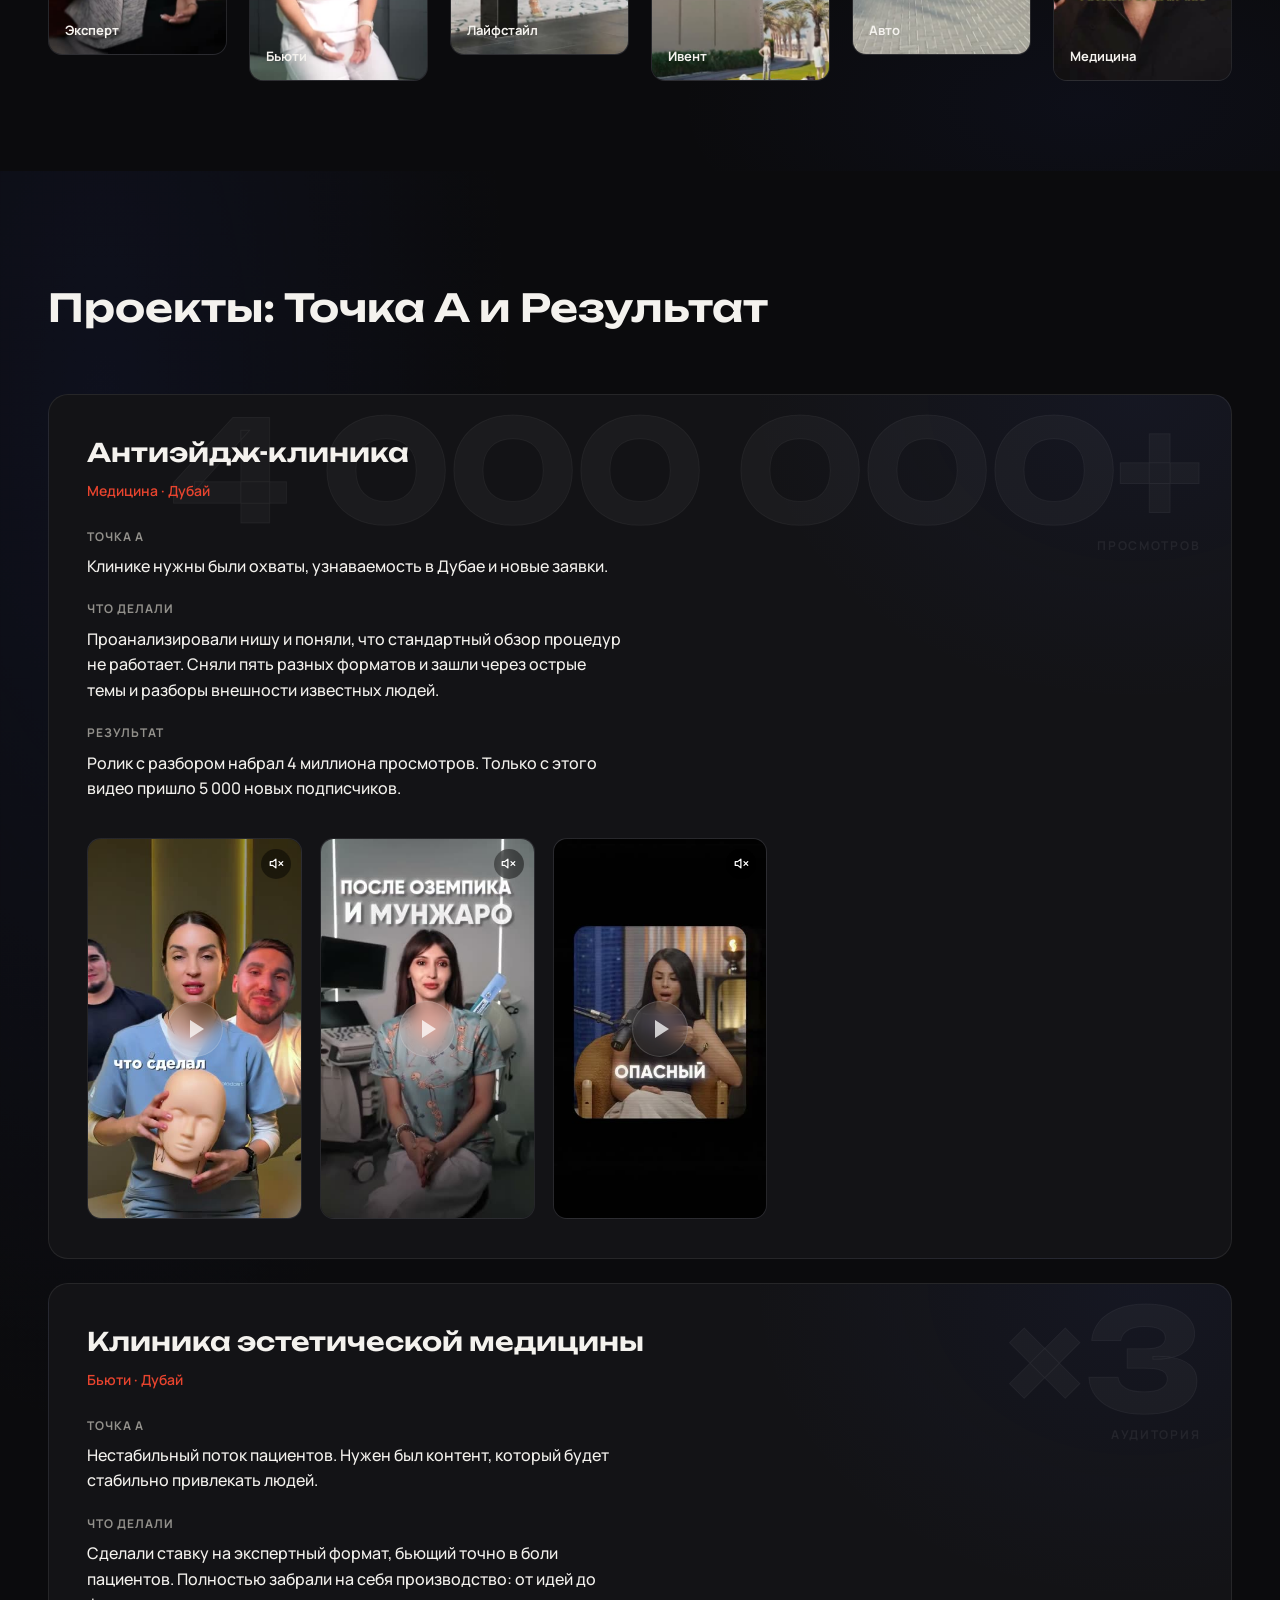
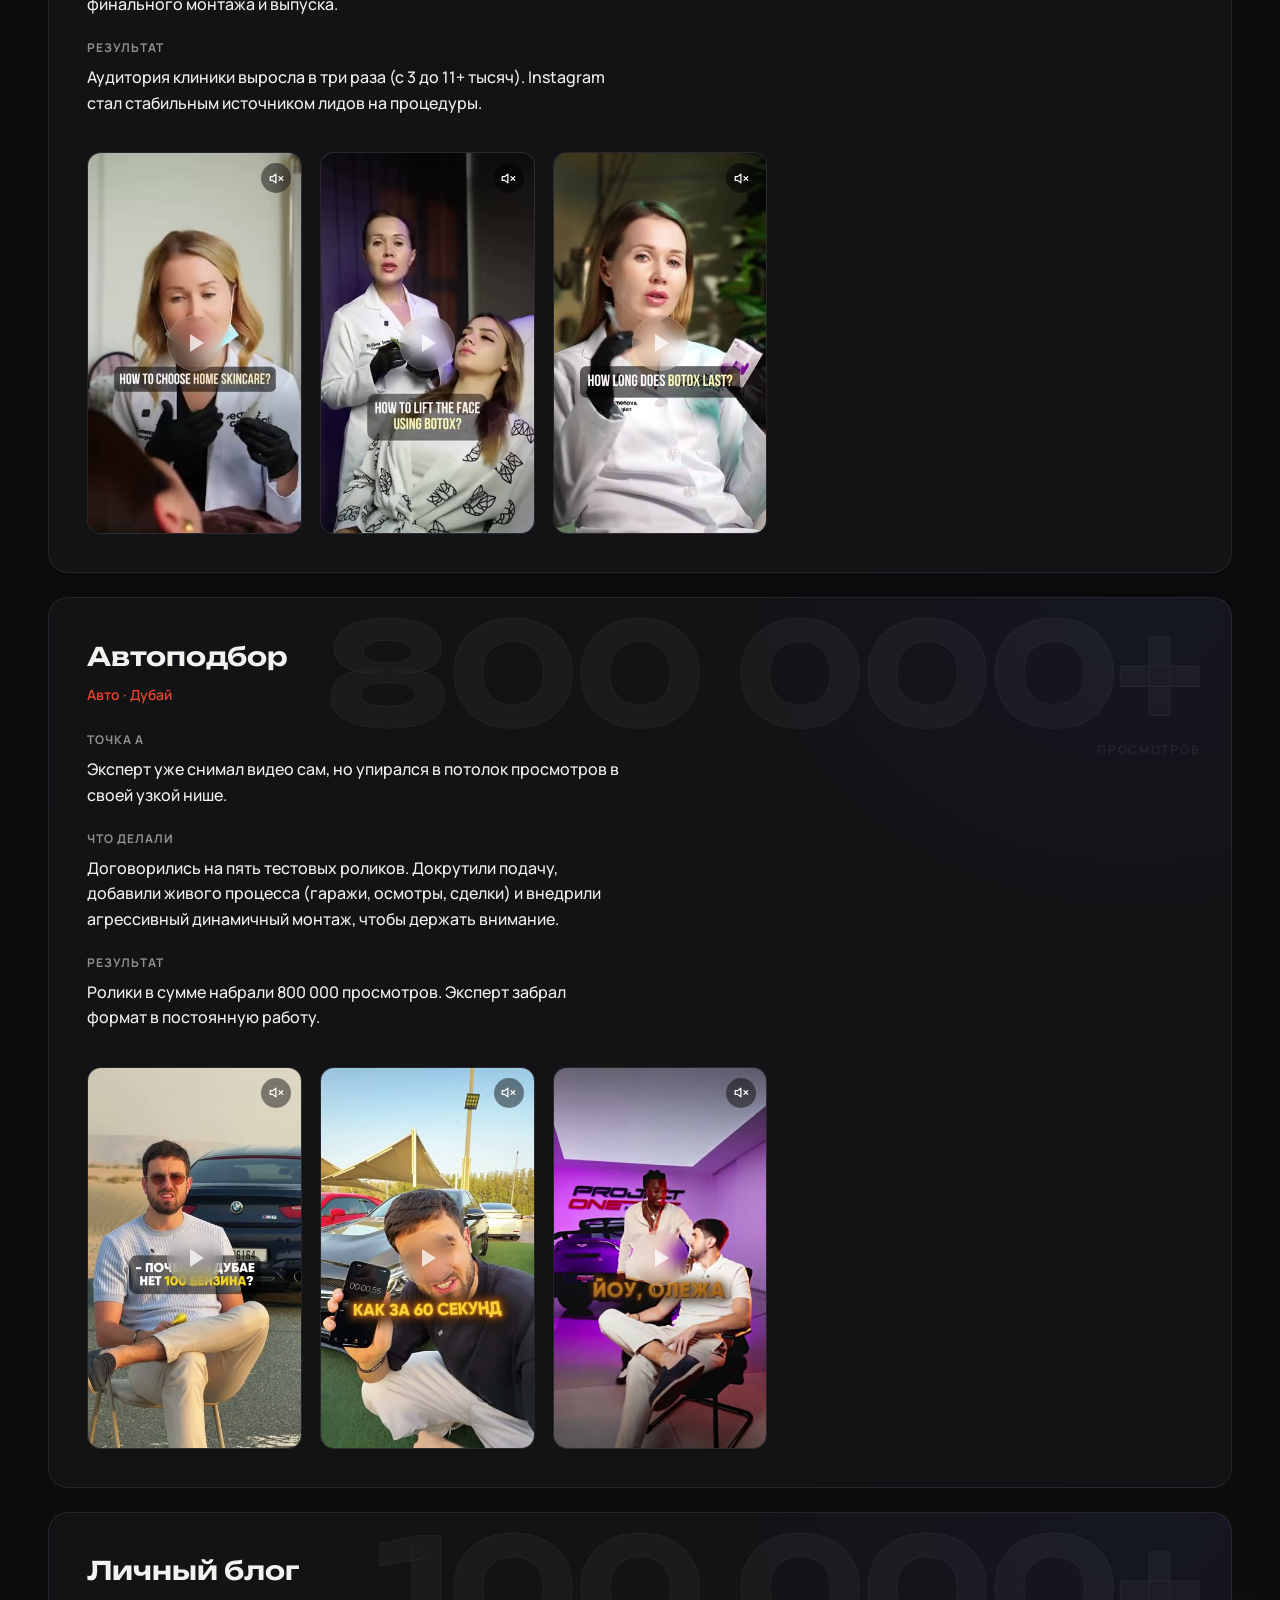
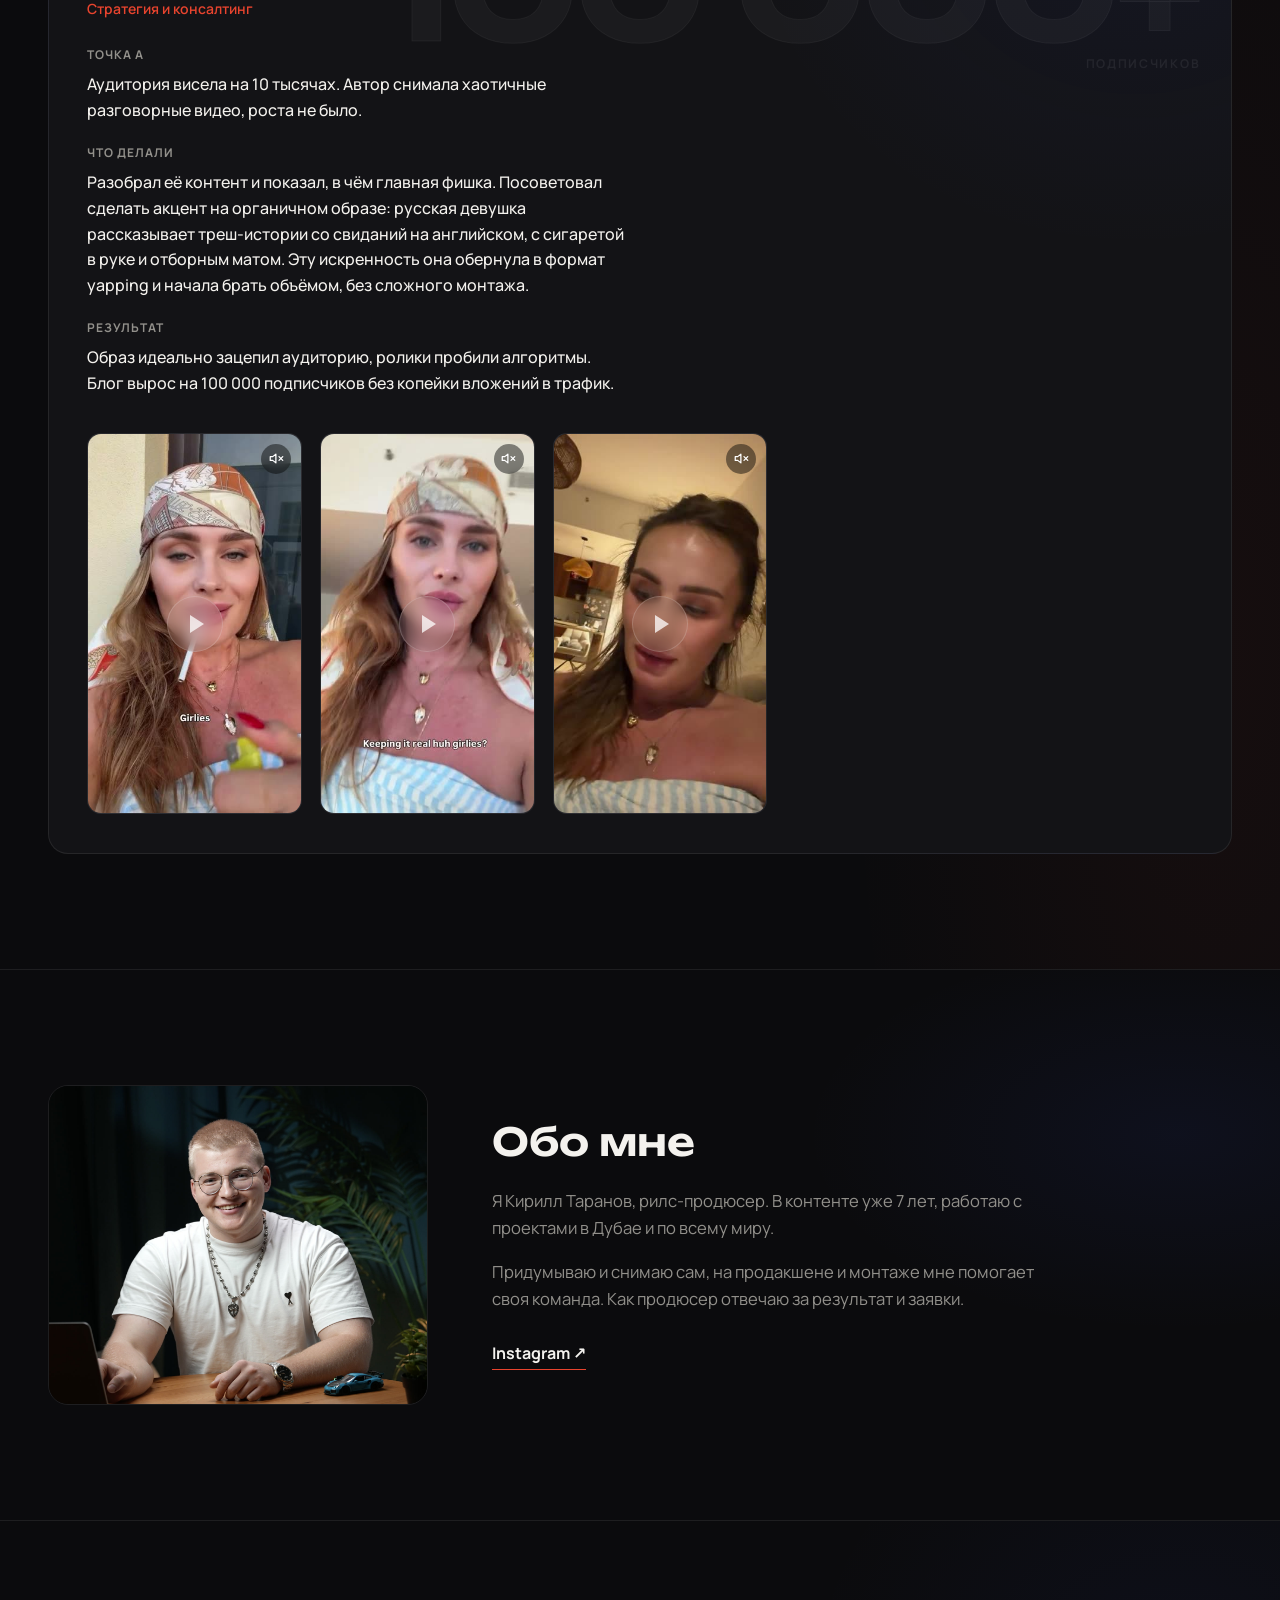
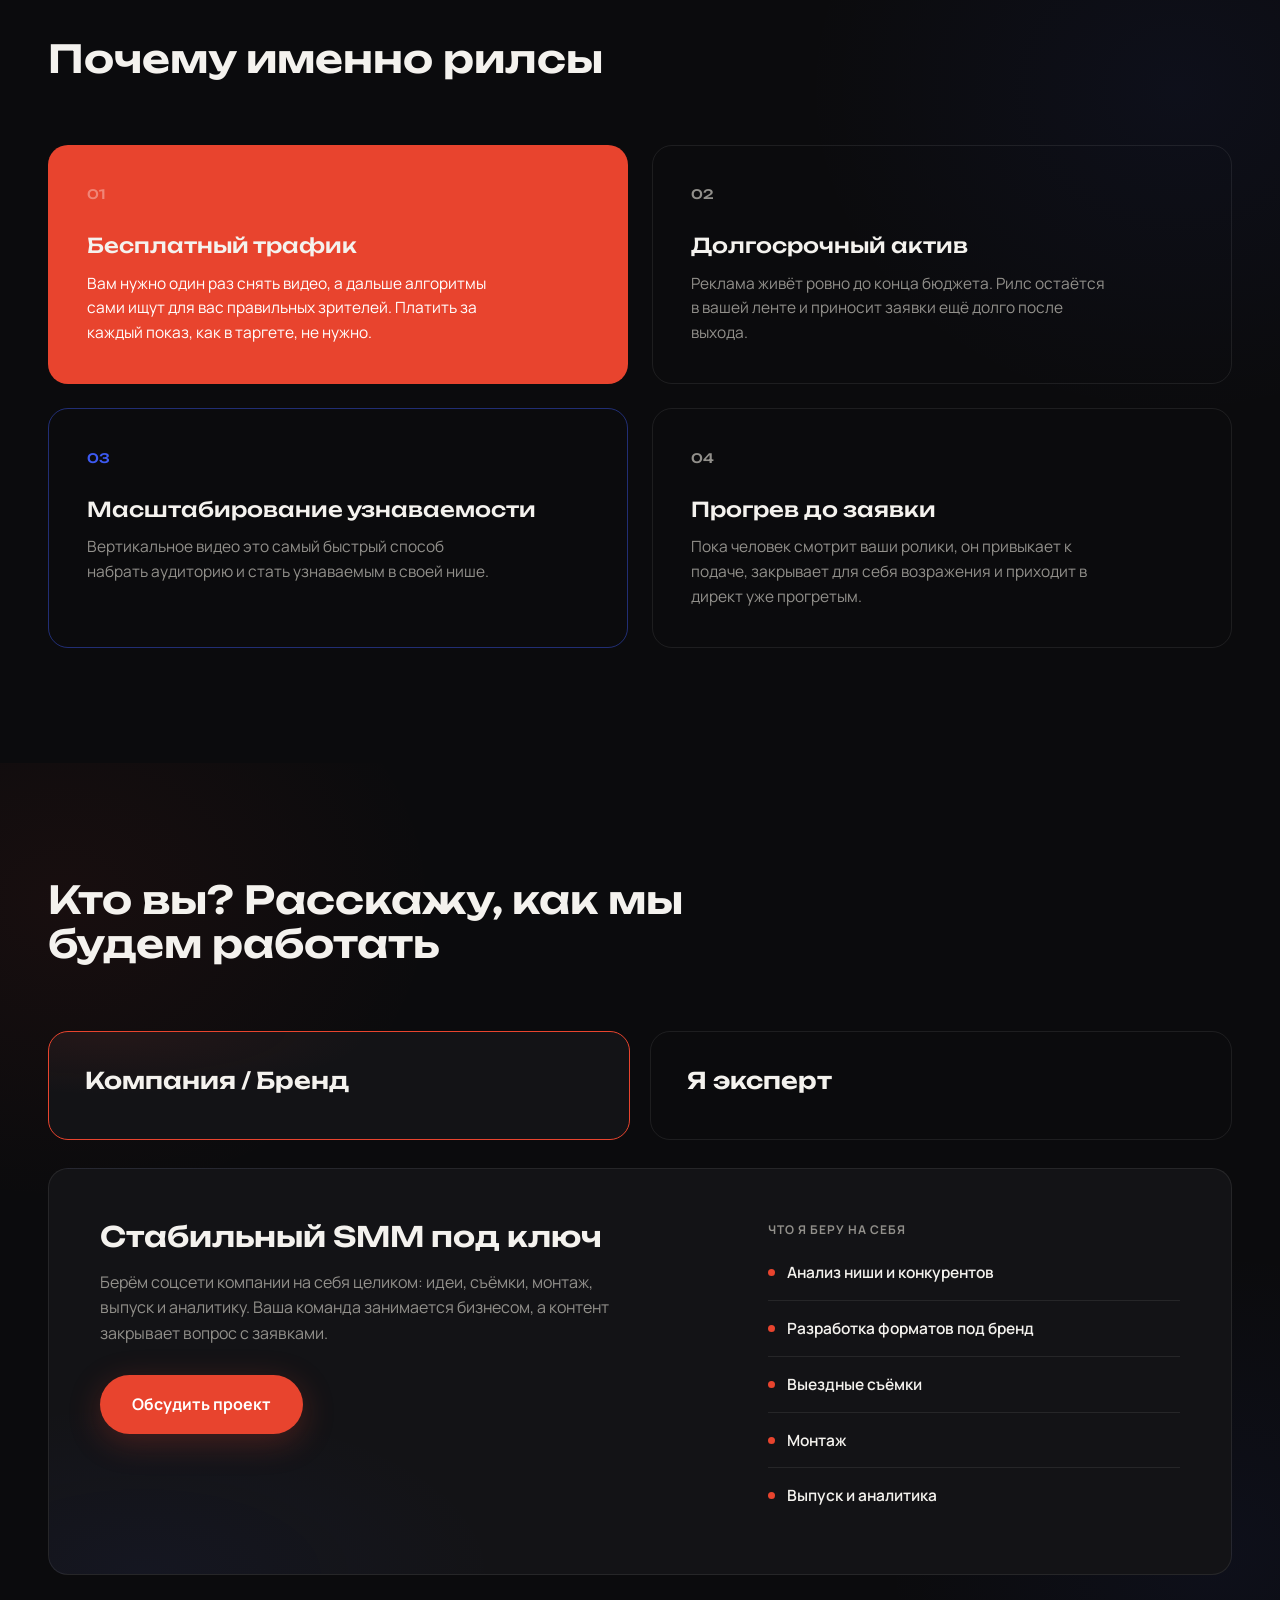
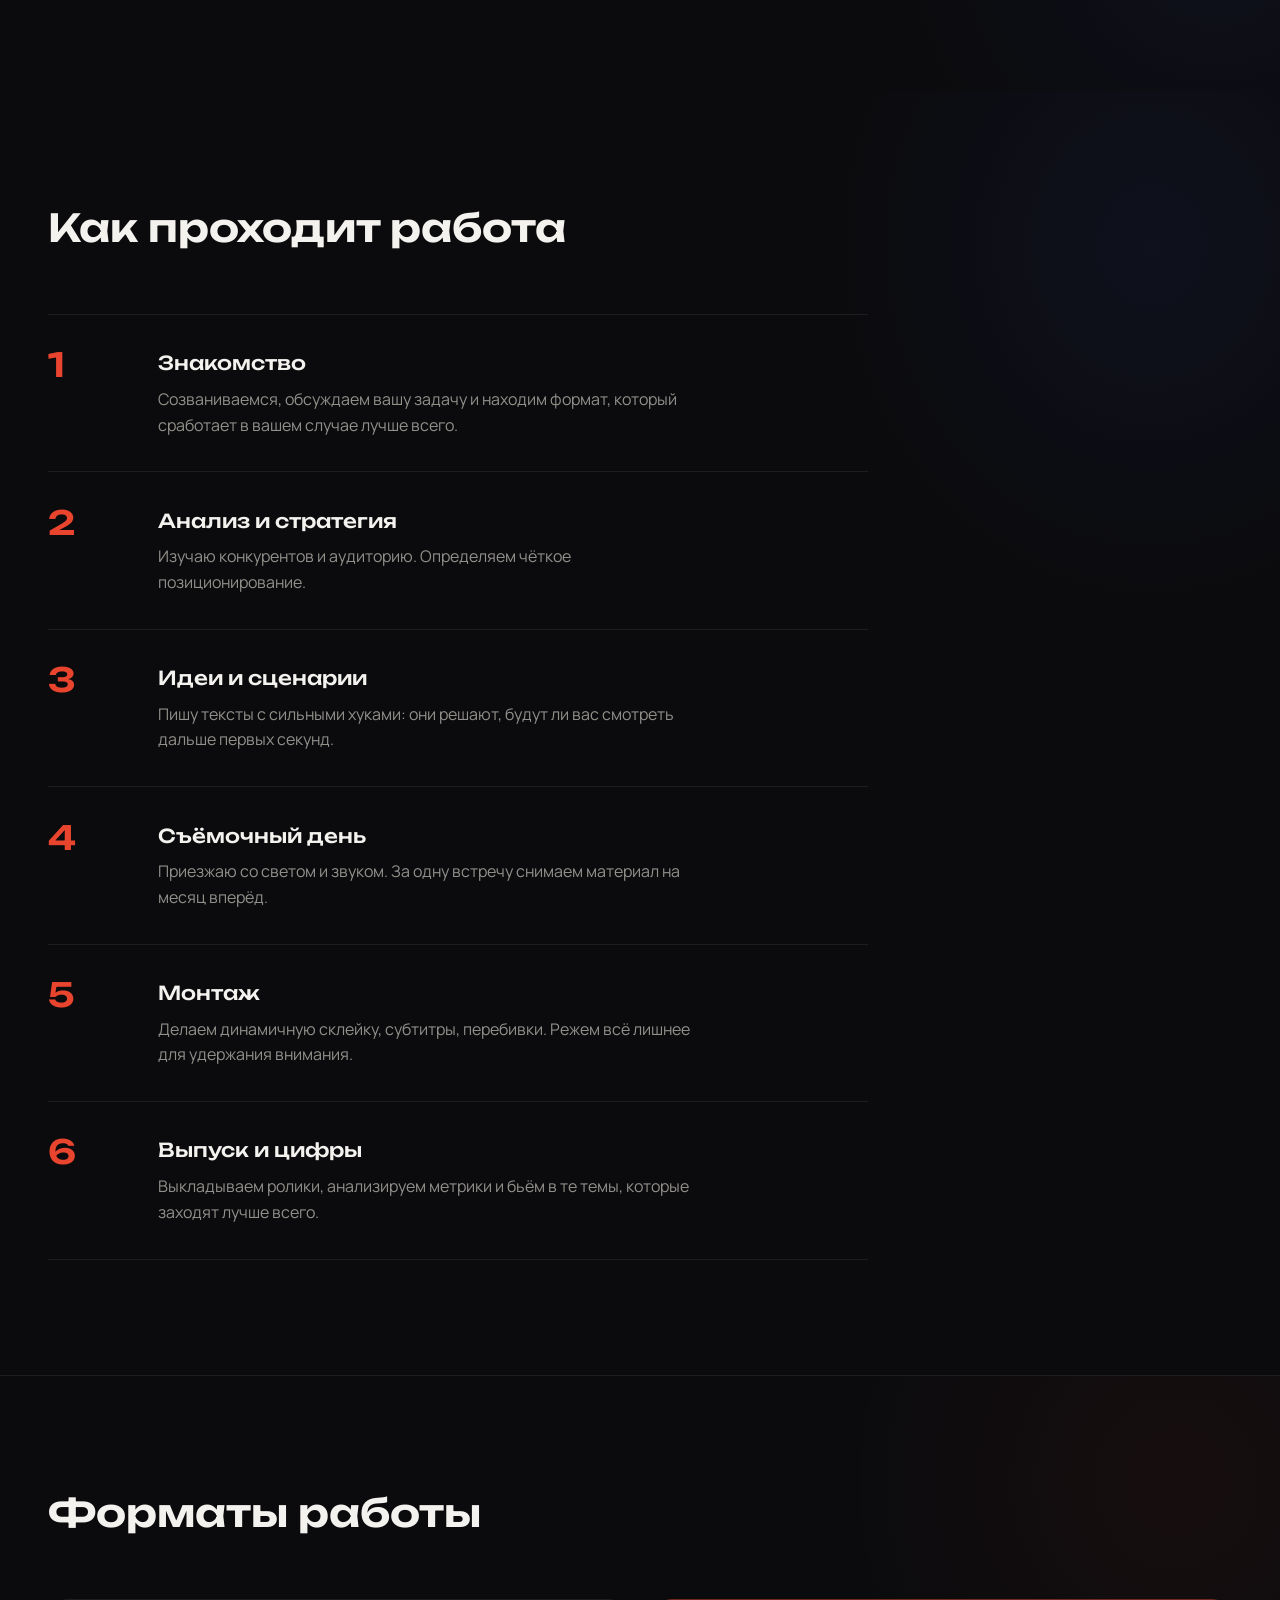
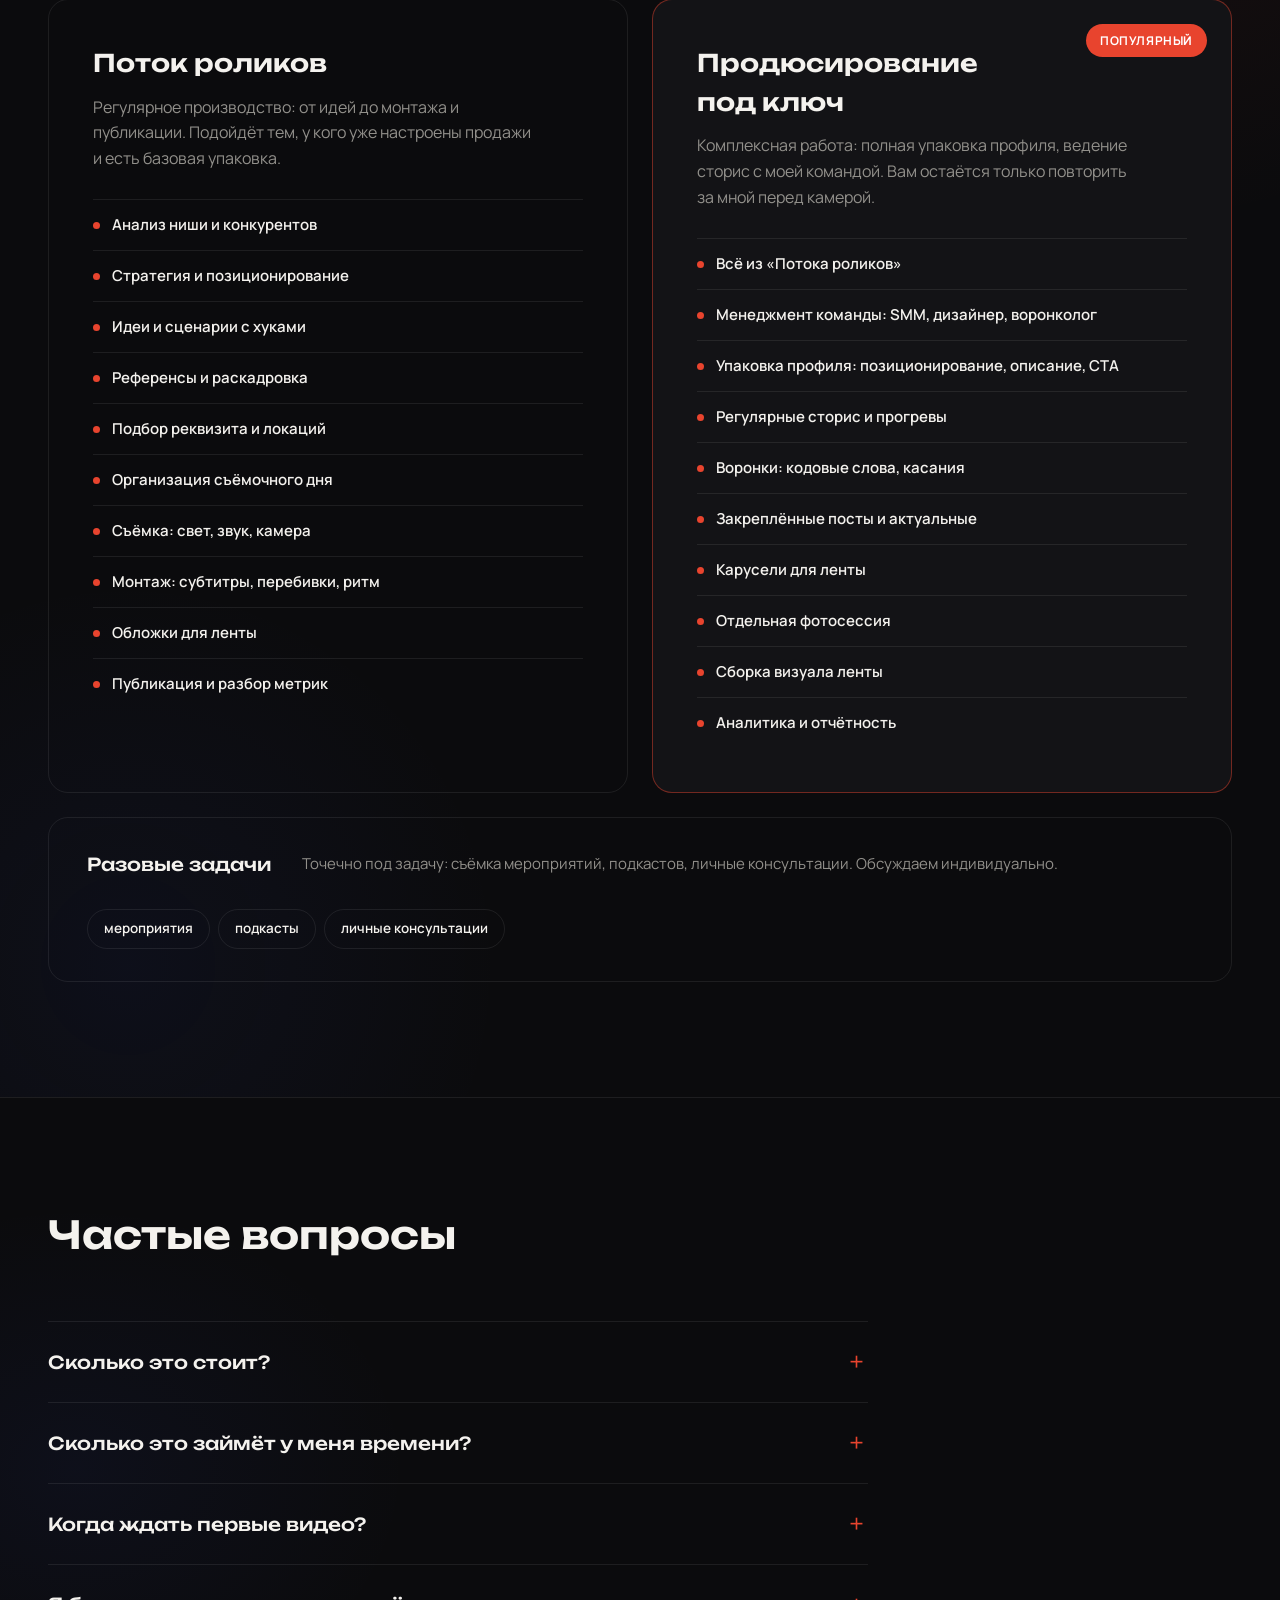
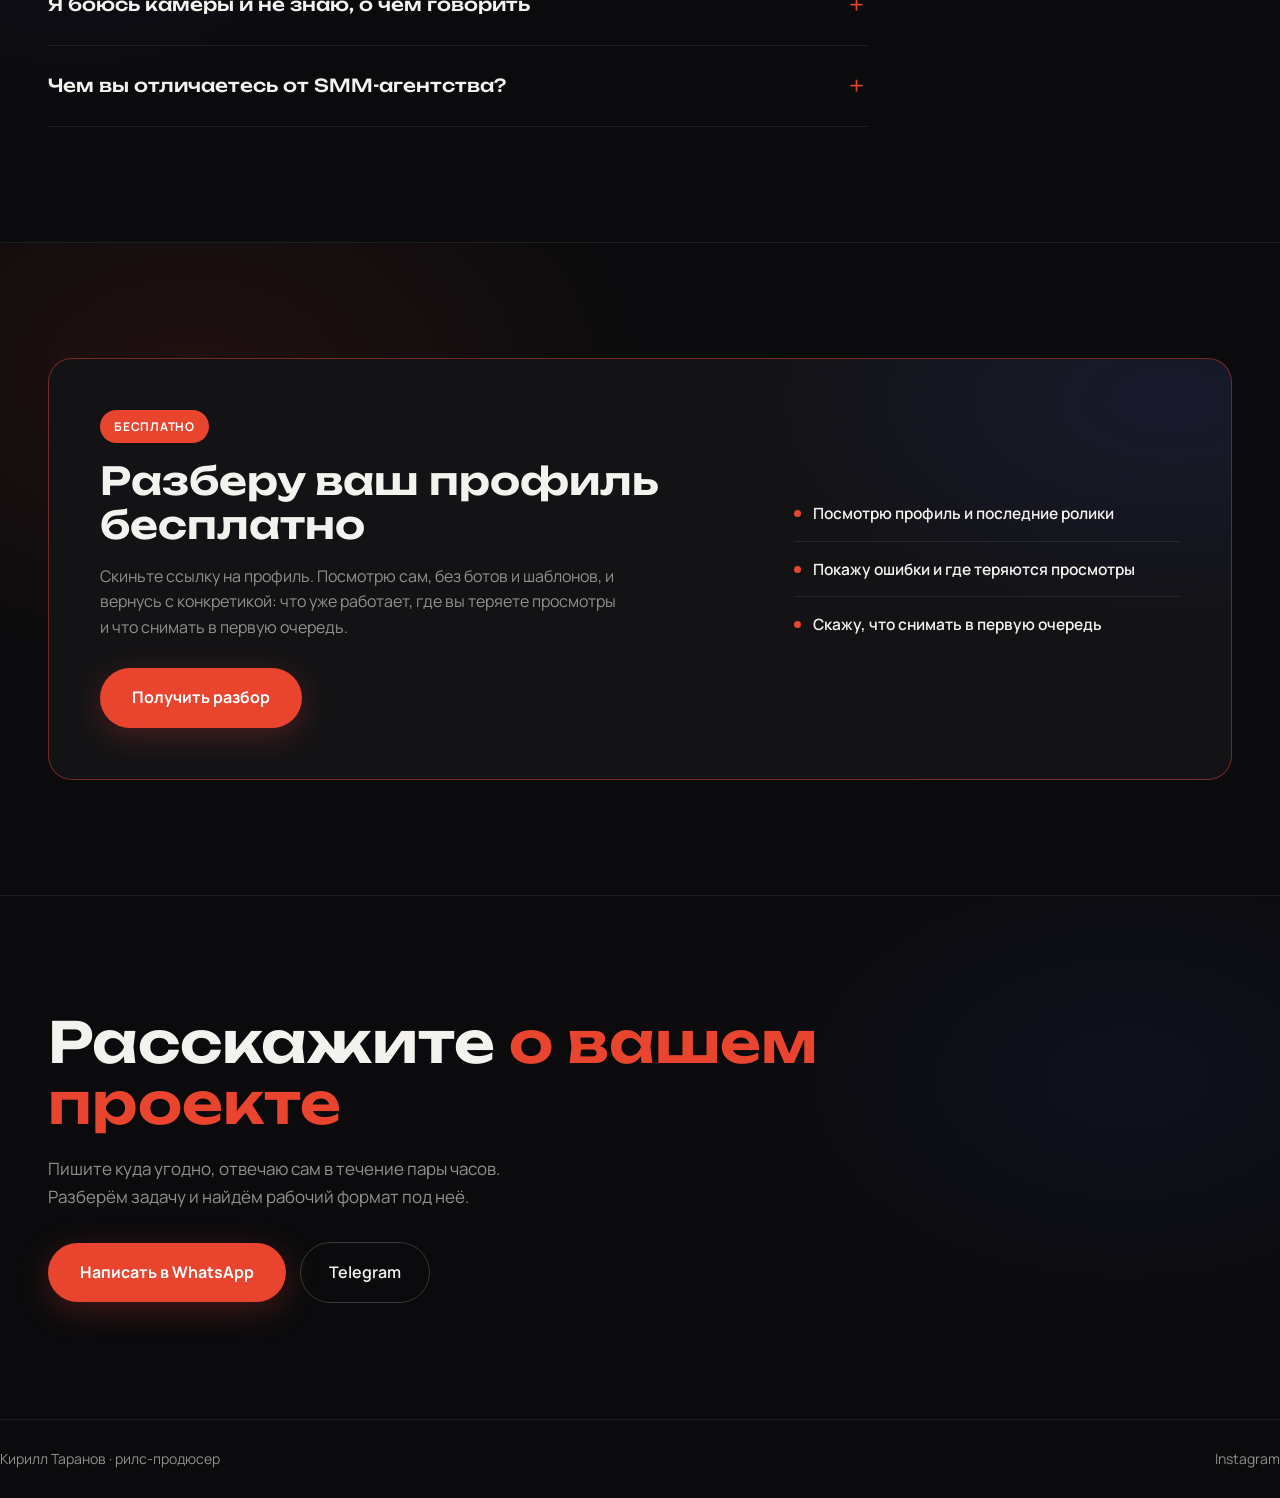
==== commit 3343202d: "Световые поля во всех секциях, живее анимация появления с каскадом (разборы/витрина теперь тоже выез" ====
--- a/index.html
+++ b/index.html
@@ -266,6 +266,24 @@
   </div>
 </section>
 
+<section class="section offer" id="offer">
+  <div class="wrap">
+    <div class="offer-card reveal">
+      <div class="offer-copy">
+        <span class="offer-badge" data-i18n="offer.badge">бесплатно</span>
+        <h2 class="display" data-i18n="offer.h">Разберу ваш профиль бесплатно</h2>
+        <p data-i18n="offer.t">Скиньте ссылку на профиль. Посмотрю сам, без ботов и шаблонов, и вернусь с конкретикой: что уже работает, где вы теряете просмотры и что снимать в первую очередь.</p>
+        <a class="btn-primary" href="#" data-contact="whatsapp-audit" data-i18n="offer.cta">Получить разбор</a>
+      </div>
+      <ul class="offer-list">
+        <li data-i18n="offer.li1">Посмотрю профиль и последние ролики</li>
+        <li data-i18n="offer.li2">Покажу ошибки и где теряются просмотры</li>
+        <li data-i18n="offer.li3">Скажу, что снимать в первую очередь</li>
+      </ul>
+    </div>
+  </div>
+</section>
+
 <section class="section contact" id="contact">
   <div class="wrap">
     <h2 class="display reveal" data-i18n="contact.title">Расскажите <em>о вашем проекте</em></h2>
--- a/css/styles.css
+++ b/css/styles.css
@@ -43,10 +43,29 @@
 .hidden { display: none !important; }
 
 /* появление секций */
-.reveal { opacity: 0; transform: translateY(22px); transition: opacity 0.7s cubic-bezier(0.16, 1, 0.3, 1), transform 0.7s cubic-bezier(0.16, 1, 0.3, 1); }
-.reveal.in { opacity: 1; transform: none; }
+.reveal {
+  opacity: 0;
+  transform: translateY(30px) scale(0.985);
+  transition: opacity 0.75s cubic-bezier(0.16, 1, 0.3, 1), transform 0.75s cubic-bezier(0.16, 1, 0.3, 1);
+  will-change: opacity, transform;
+}
+.reveal.in { opacity: 1; transform: none; will-change: auto; }
+/* каскад: соседние карточки появляются друг за другом */
+.proof-grid > .reveal:nth-child(2), .why-grid > .reveal:nth-child(2),
+.srv-grid > .reveal:nth-child(2), .reviews-grid > .reveal:nth-child(2) { transition-delay: 0.09s; }
+.proof-grid > .reveal:nth-child(3), .why-grid > .reveal:nth-child(3),
+.reviews-grid > .reveal:nth-child(3) { transition-delay: 0.18s; }
+.why-grid > .reveal:nth-child(4) { transition-delay: 0.27s; }
+.showcase-grid > .reveal:nth-child(2) { transition-delay: 0.06s; }
+.showcase-grid > .reveal:nth-child(3) { transition-delay: 0.12s; }
+.showcase-grid > .reveal:nth-child(4) { transition-delay: 0.18s; }
+.showcase-grid > .reveal:nth-child(5) { transition-delay: 0.24s; }
+.showcase-grid > .reveal:nth-child(6) { transition-delay: 0.30s; }
+/* шаги процесса выезжают слева, по очереди */
+.proc-list li.reveal { transform: translateX(-24px); }
+.proc-list li.reveal.in { transform: none; }
 @media (prefers-reduced-motion: reduce) {
-  .reveal { opacity: 1; transform: none; transition: none; }
+  .reveal, .proc-list li.reveal { opacity: 1; transform: none; transition: none; }
 }
 
 /* ---------- NAV ---------- */
@@ -241,7 +260,45 @@
 .proof-item span { color: var(--muted); font-size: clamp(13px, 1.2vw, 15px); font-weight: 500; max-width: 26ch; }
 
 /* ---------- SECTIONS ---------- */
-.section { padding: clamp(72px, 9vw, 130px) 0; }
+.section { padding: clamp(72px, 9vw, 130px) 0; position: relative; }
+/* контент всегда поверх световых полей */
+.section > .wrap { position: relative; z-index: 1; }
+
+/* ---------- СВЕТОВЫЕ ПОЛЯ (та самая текстура) ----------
+   у каждой секции своя позиция, чтобы не читалось как повтор */
+.proof::before, .works::before, .about::before, .audience::before,
+.process::before, .services::before, .faq::before, .offer::before {
+  content: "";
+  position: absolute; inset: 0;
+  pointer-events: none;
+}
+.proof::before {
+  background: radial-gradient(ellipse 40% 70% at 88% 50%, rgba(61, 90, 241, 0.07), transparent 65%);
+}
+.works::before {
+  background:
+    radial-gradient(ellipse 50% 40% at 8% 6%, rgba(61, 90, 241, 0.07), transparent 65%),
+    radial-gradient(ellipse 45% 40% at 95% 92%, rgba(232, 68, 46, 0.05), transparent 65%);
+}
+.about::before {
+  background: radial-gradient(ellipse 45% 55% at 92% 30%, rgba(61, 90, 241, 0.07), transparent 65%);
+}
+.audience::before {
+  background:
+    radial-gradient(ellipse 45% 50% at 5% 15%, rgba(232, 68, 46, 0.06), transparent 65%),
+    radial-gradient(ellipse 40% 50% at 95% 85%, rgba(61, 90, 241, 0.06), transparent 65%);
+}
+.process::before {
+  background: radial-gradient(ellipse 40% 45% at 90% 12%, rgba(61, 90, 241, 0.07), transparent 65%);
+}
+.services::before {
+  background:
+    radial-gradient(ellipse 45% 45% at 10% 90%, rgba(61, 90, 241, 0.06), transparent 65%),
+    radial-gradient(ellipse 40% 40% at 92% 8%, rgba(232, 68, 46, 0.05), transparent 65%);
+}
+.faq::before {
+  background: radial-gradient(ellipse 40% 55% at 6% 50%, rgba(61, 90, 241, 0.06), transparent 65%);
+}
 .section-title {
   font-size: clamp(25px, 3vw, 42px);
   font-weight: 600; line-height: 1.15;
@@ -566,6 +623,45 @@
   transition: color 0.25s;
 }
 .about-ig:hover { color: var(--accent); }
+
+/* ---------- OFFER (бесплатный разбор) ---------- */
+.offer { border-top: 1px solid var(--line); }
+.offer::before {
+  background: radial-gradient(ellipse 55% 70% at 15% 20%, rgba(232, 68, 46, 0.10), transparent 65%);
+}
+.offer-card {
+  display: grid; grid-template-columns: 1.25fr 0.75fr;
+  gap: clamp(28px, 4vw, 64px); align-items: center;
+  background:
+    radial-gradient(ellipse 60% 90% at 95% 10%, rgba(61, 90, 241, 0.10), transparent 60%),
+    var(--bg-soft);
+  border: 1px solid rgba(232, 68, 46, 0.45);
+  border-radius: 24px;
+  padding: clamp(28px, 4vw, 56px);
+}
+.offer-badge {
+  display: inline-block; margin-bottom: 16px;
+  background: var(--accent); color: #fff;
+  font-size: 12px; font-weight: 700; letter-spacing: 0.06em; text-transform: uppercase;
+  padding: 7px 14px; border-radius: 100px;
+}
+.offer-card h2 {
+  font-size: clamp(24px, 3vw, 40px); font-weight: 600; line-height: 1.15;
+  margin-bottom: 16px; max-width: 18ch;
+}
+.offer-copy > p { color: var(--muted); max-width: 52ch; margin-bottom: 28px; }
+.offer-list { list-style: none; display: flex; flex-direction: column; gap: 0; }
+.offer-list li {
+  padding: 15px 0; border-bottom: 1px solid var(--line);
+  font-weight: 600; font-size: 15.5px;
+  display: flex; align-items: center; gap: 12px;
+}
+.offer-list li:last-child { border-bottom: none; }
+.offer-list li::before {
+  content: ""; flex: 0 0 auto;
+  width: 7px; height: 7px; border-radius: 50%;
+  background: var(--accent);
+}
 
 /* ---------- CONTACT ---------- */
 .contact { border-top: 1px solid var(--line); position: relative; }
@@ -641,6 +737,8 @@
   .aud-panel { grid-template-columns: 1fr; }
   .srv-grid { grid-template-columns: 1fr; }
   .srv-mini { align-items: flex-start; flex-direction: column; gap: 12px; }
+  .offer-card { grid-template-columns: 1fr; }
+  .offer-card .btn-primary { width: 100%; justify-content: center; }
   .contact-steps { flex-direction: column; gap: 12px; }
   .srv-footer { border-radius: 24px; padding: 20px 24px; }
   .srv-footer .btn-primary { width: 100%; justify-content: center; }
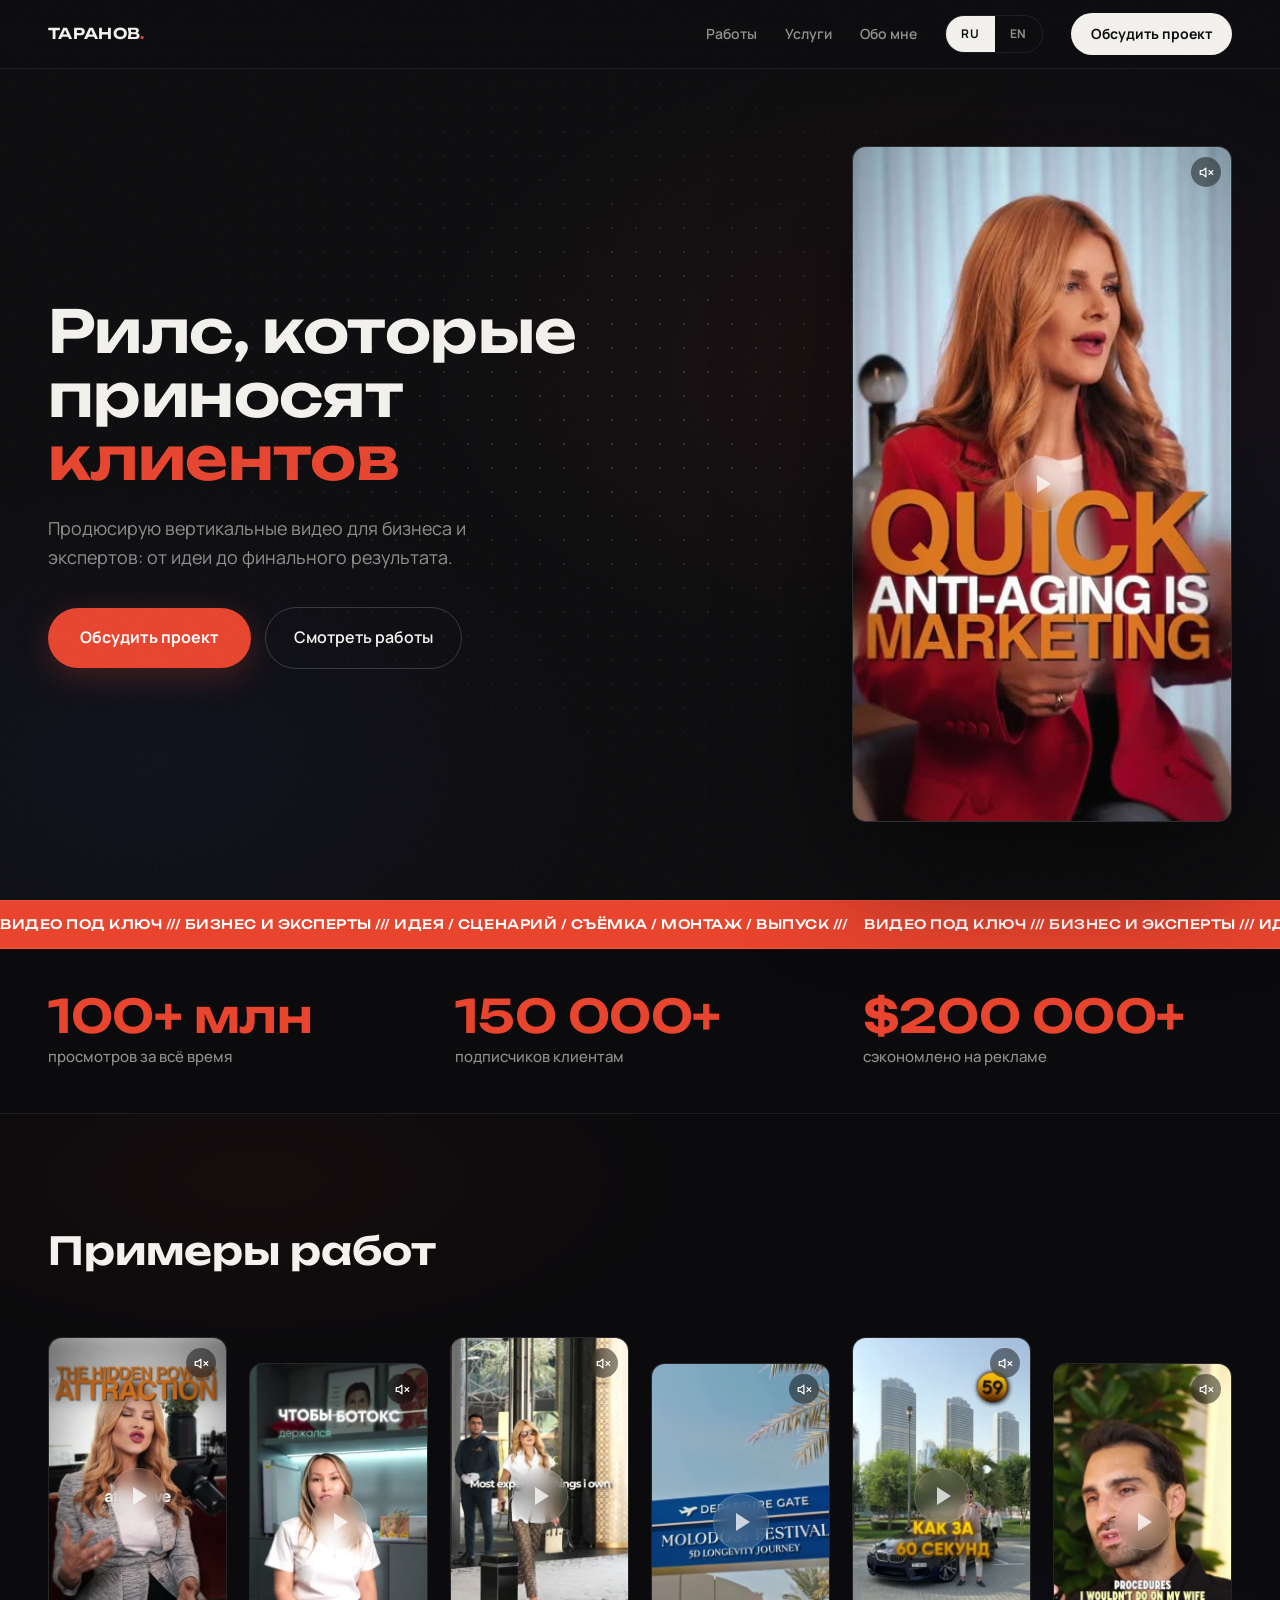
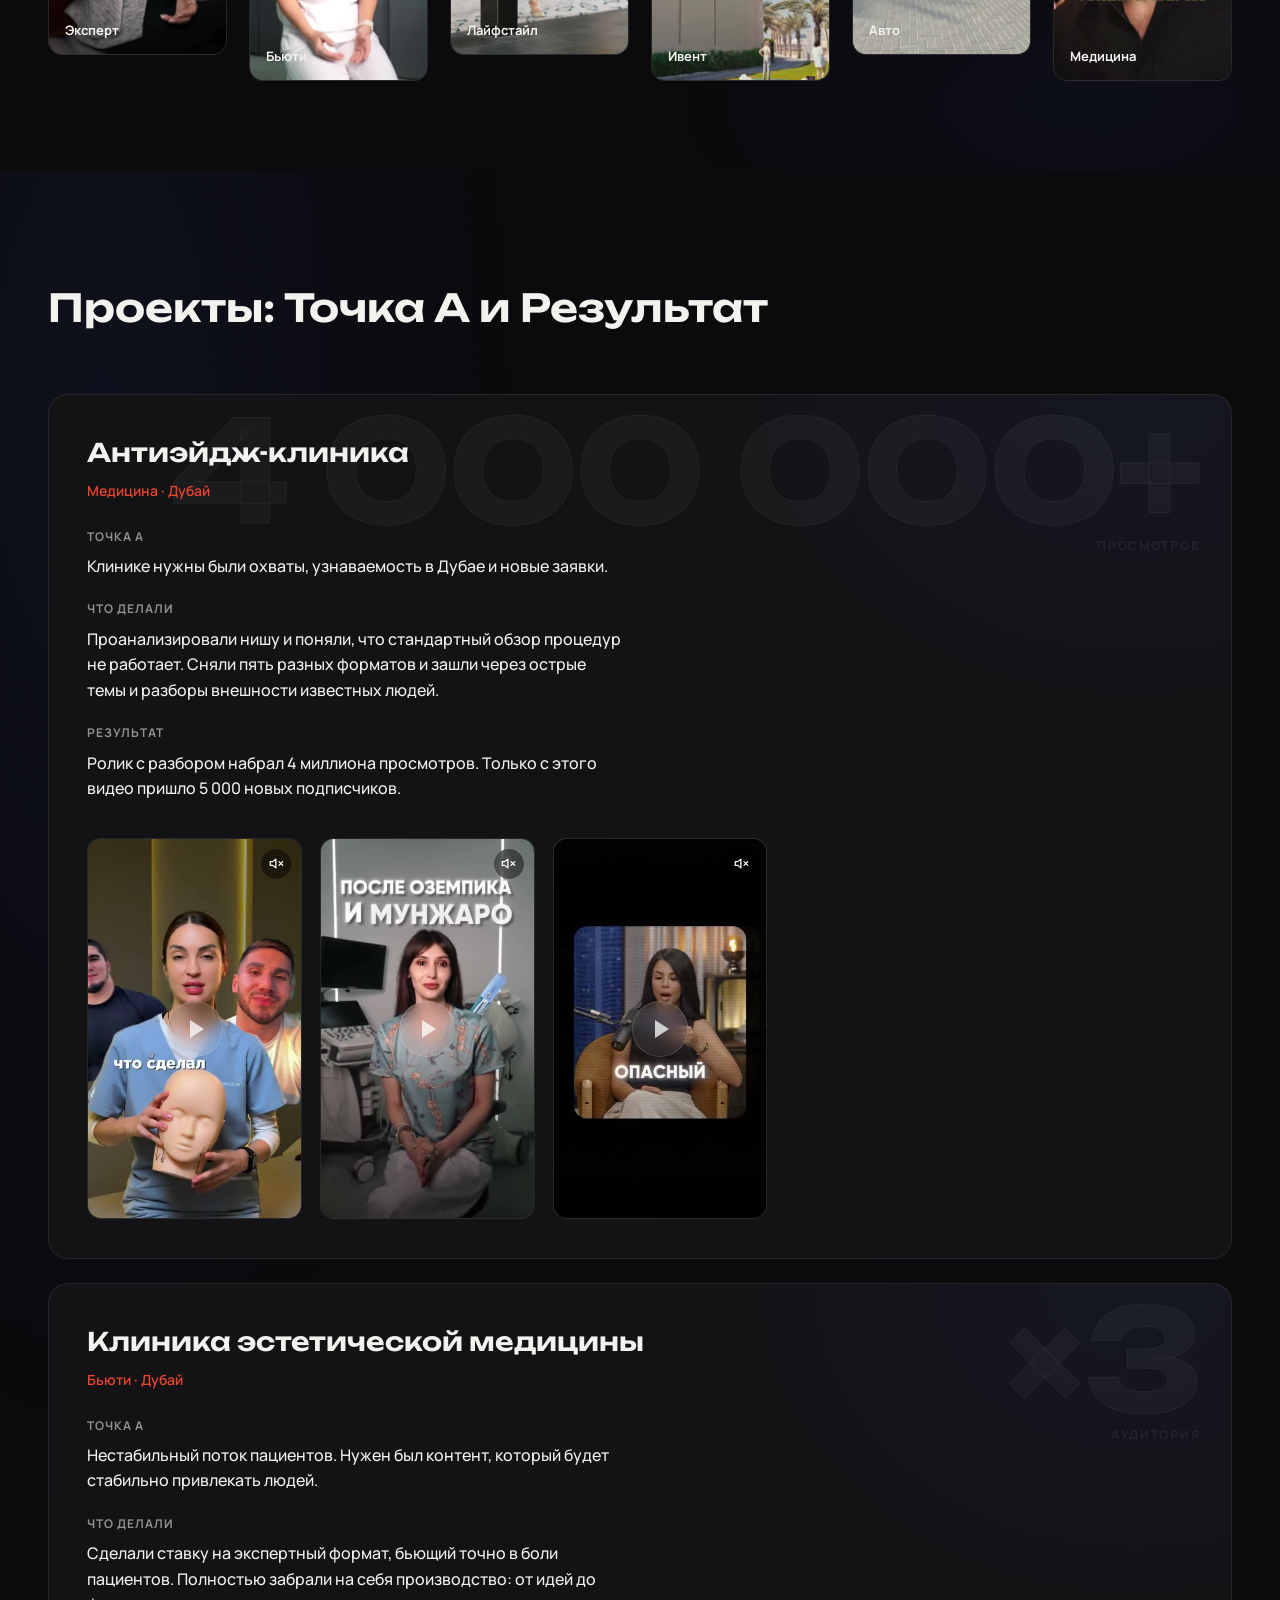
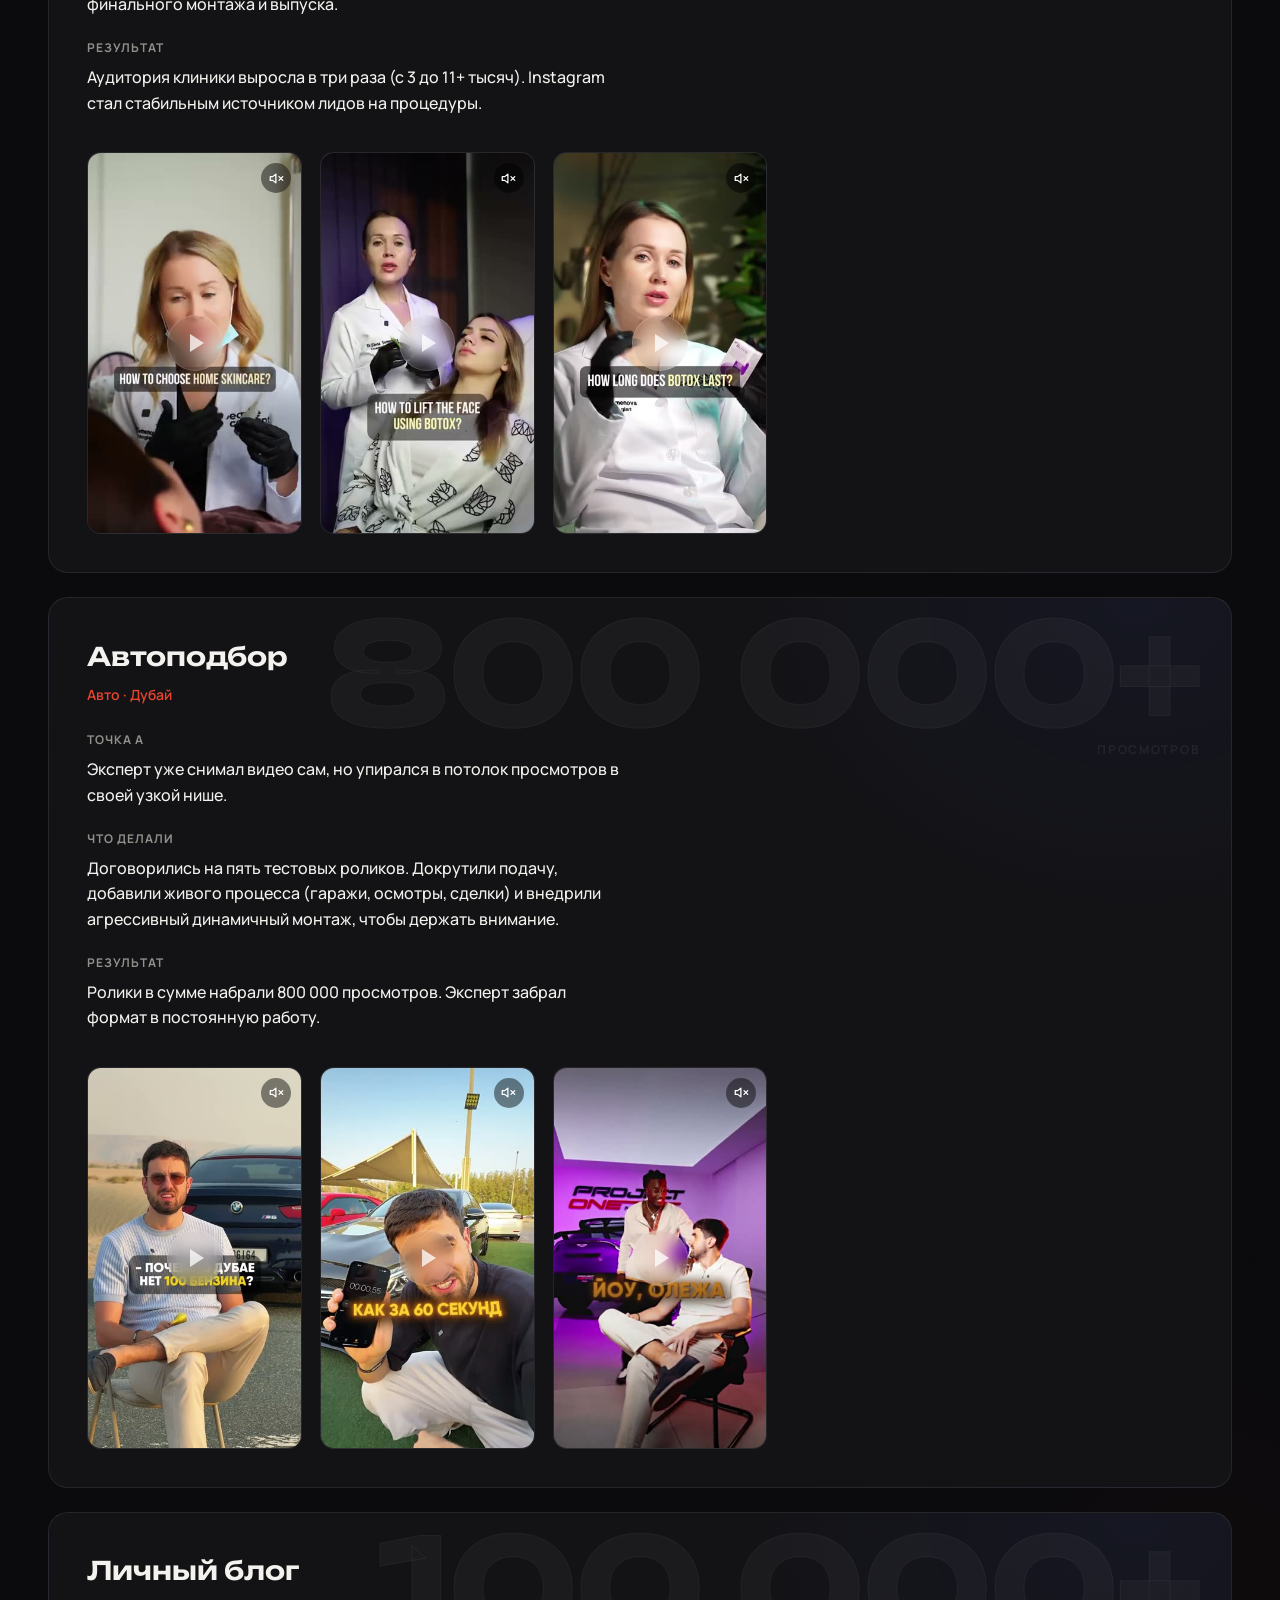
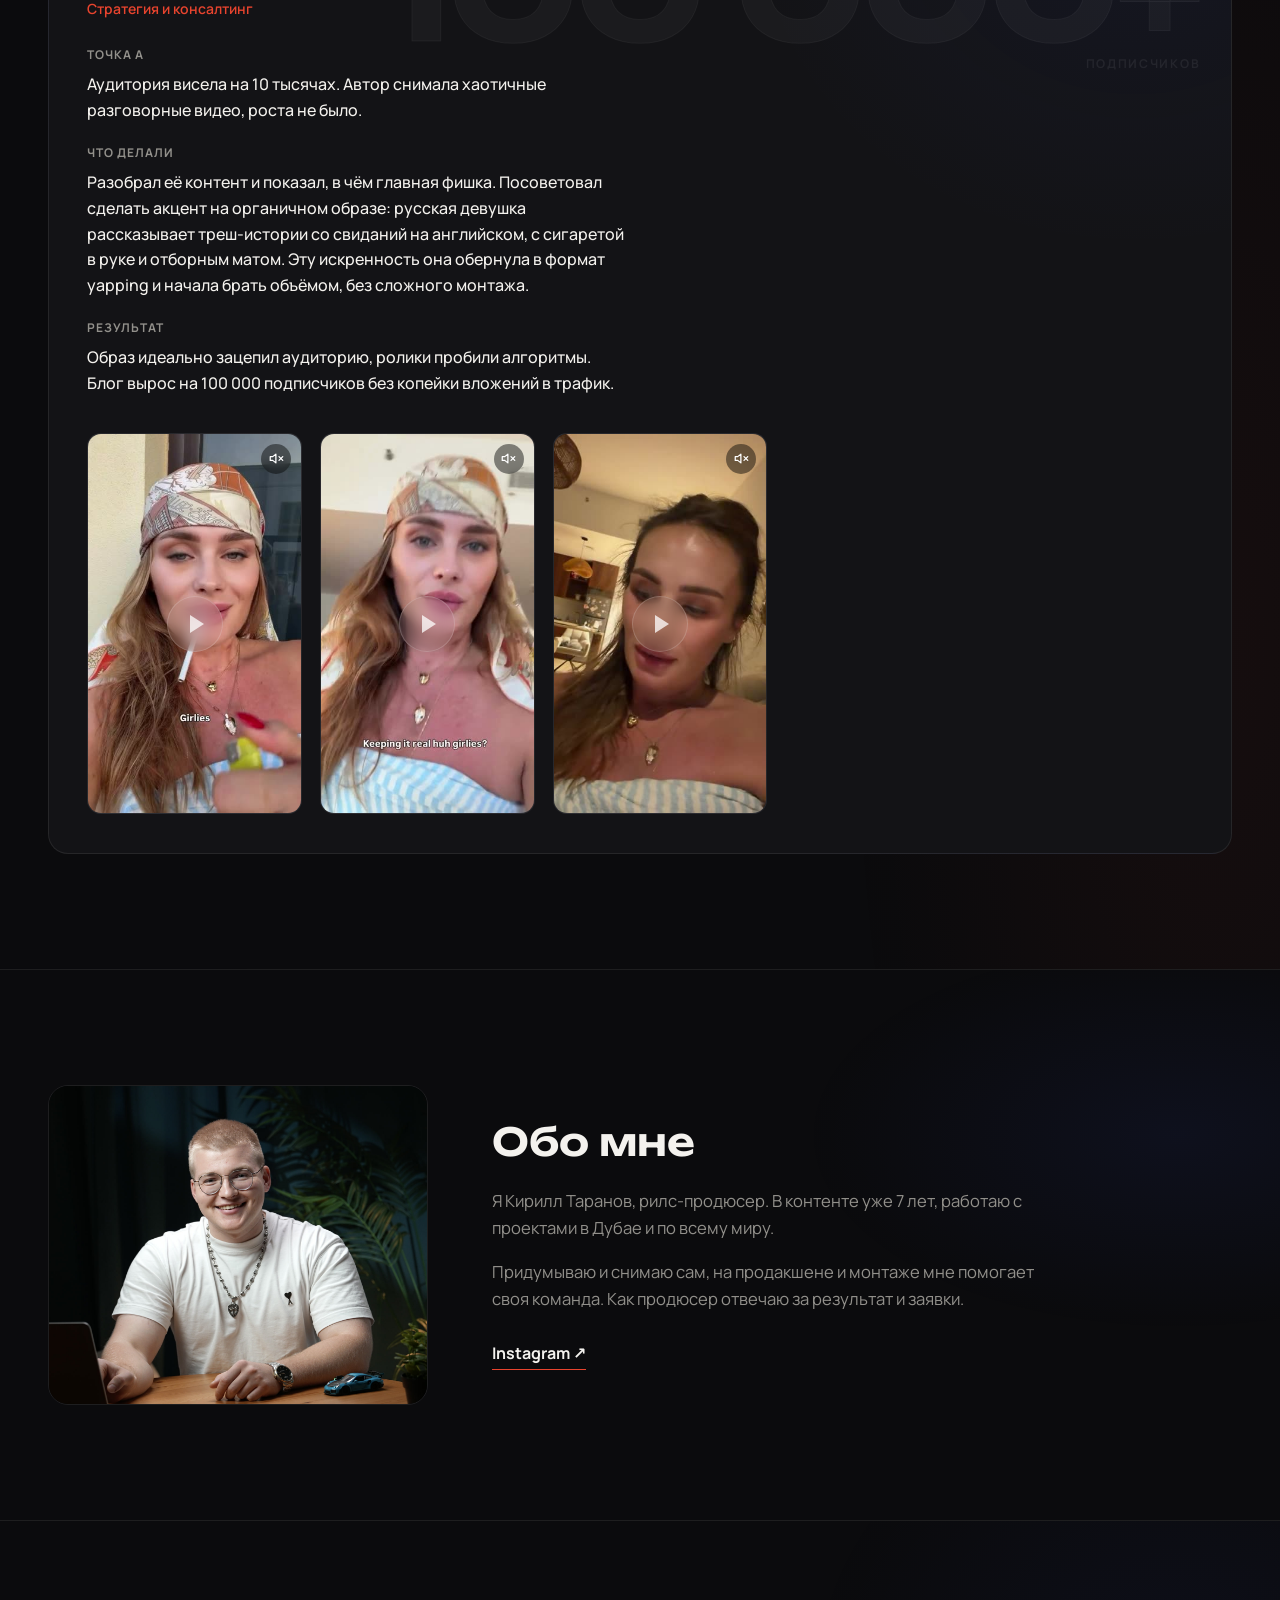
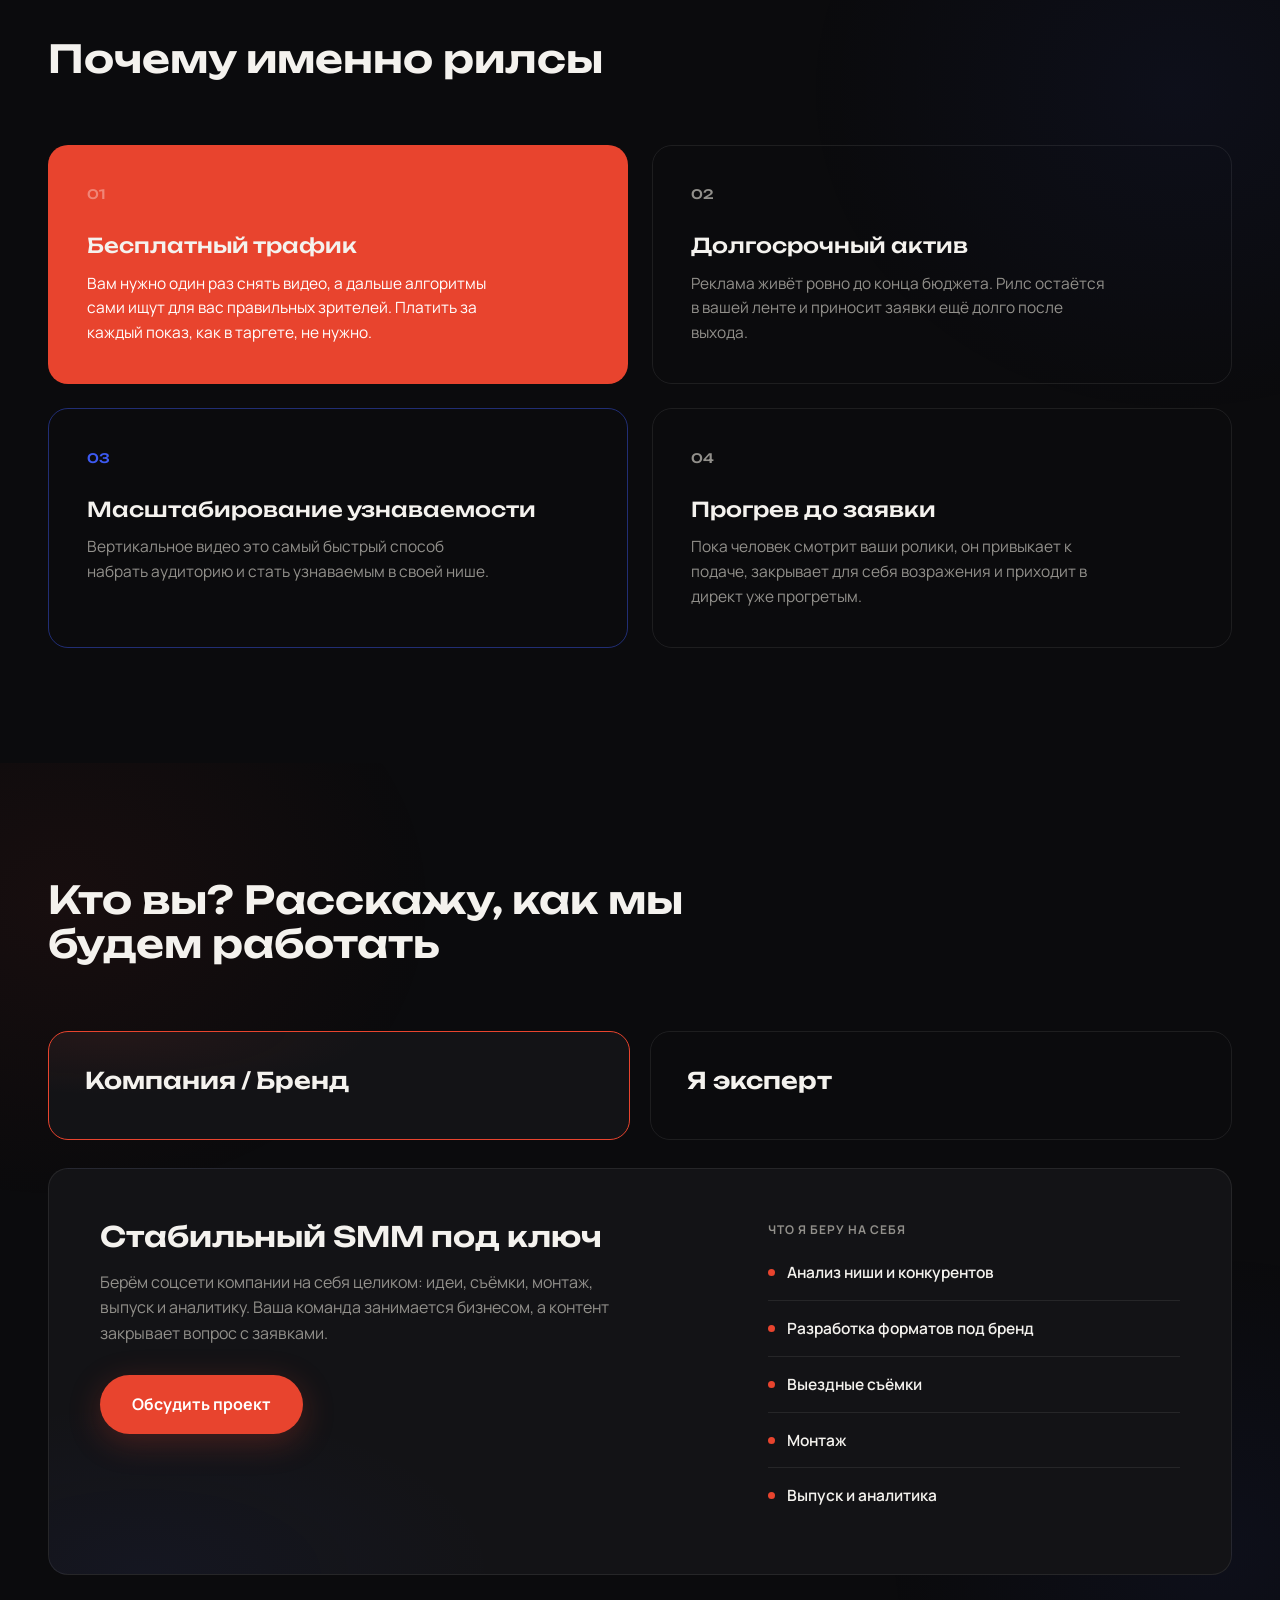
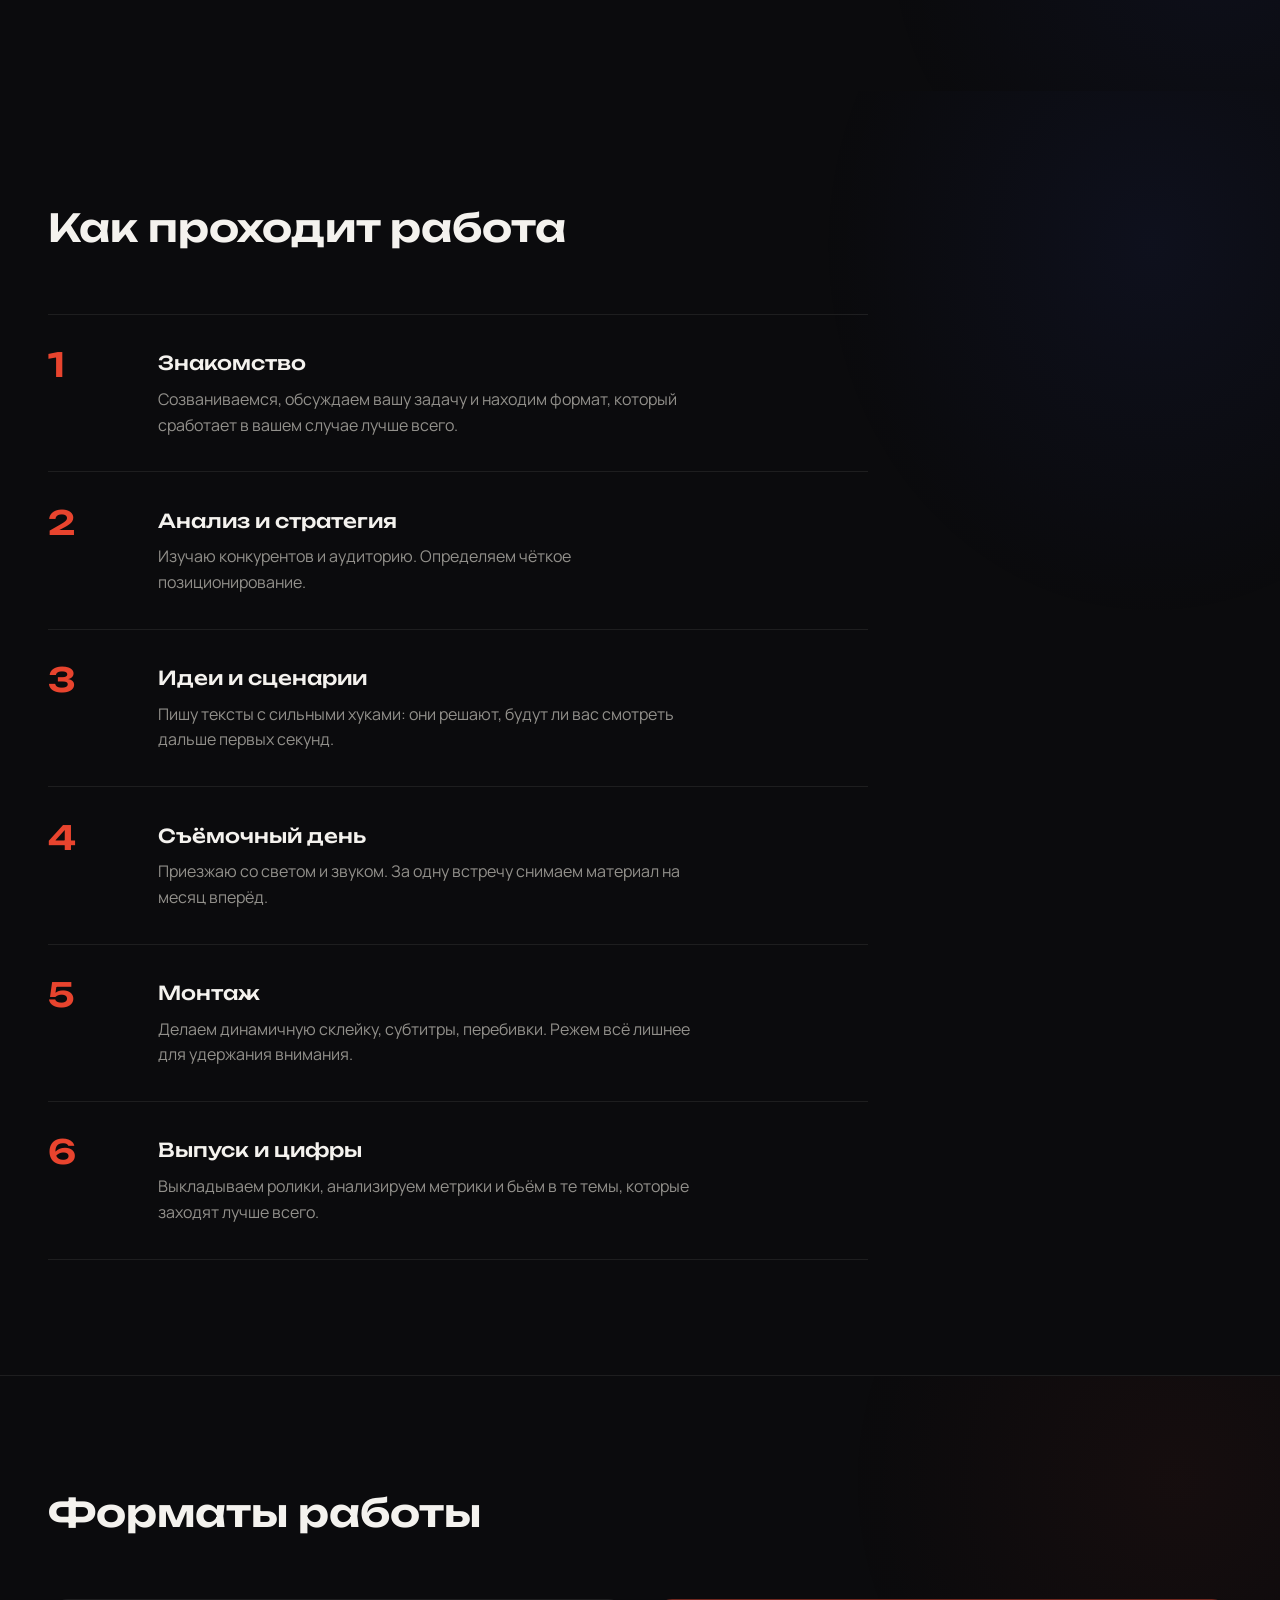
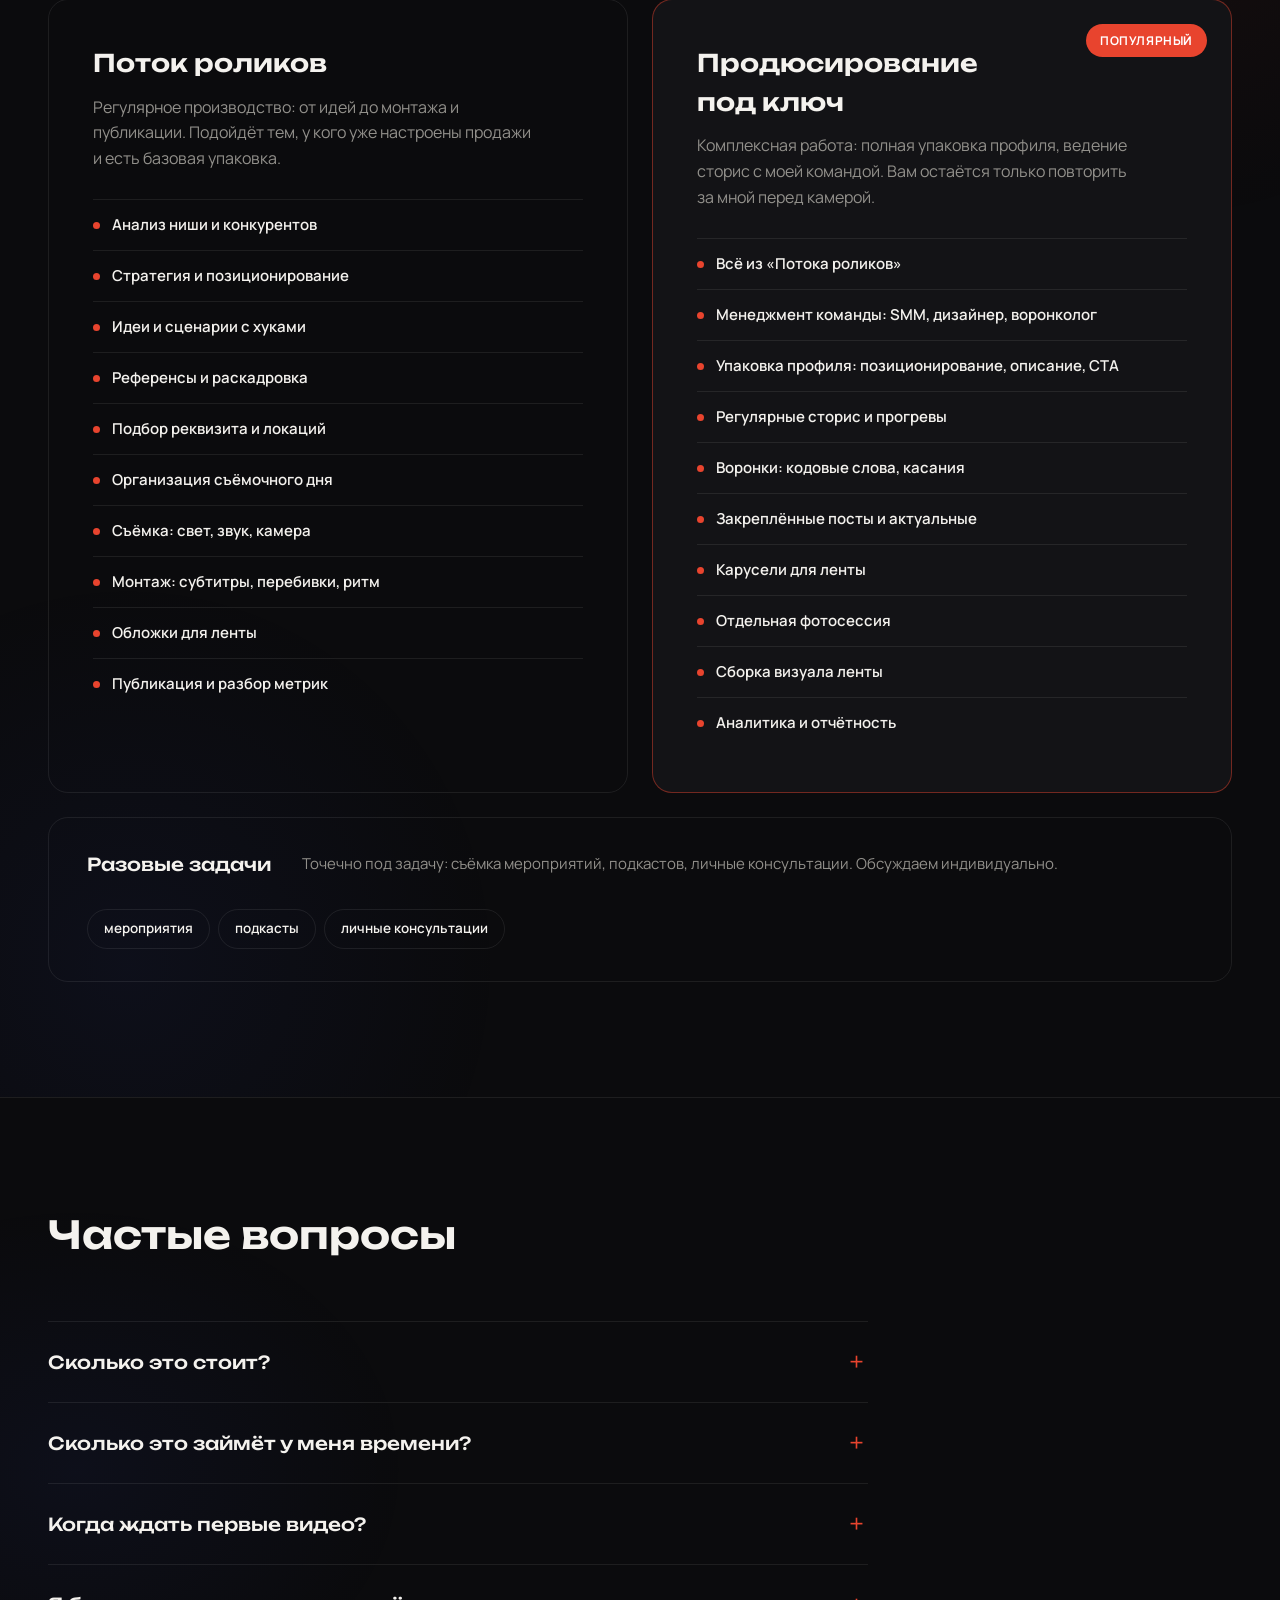
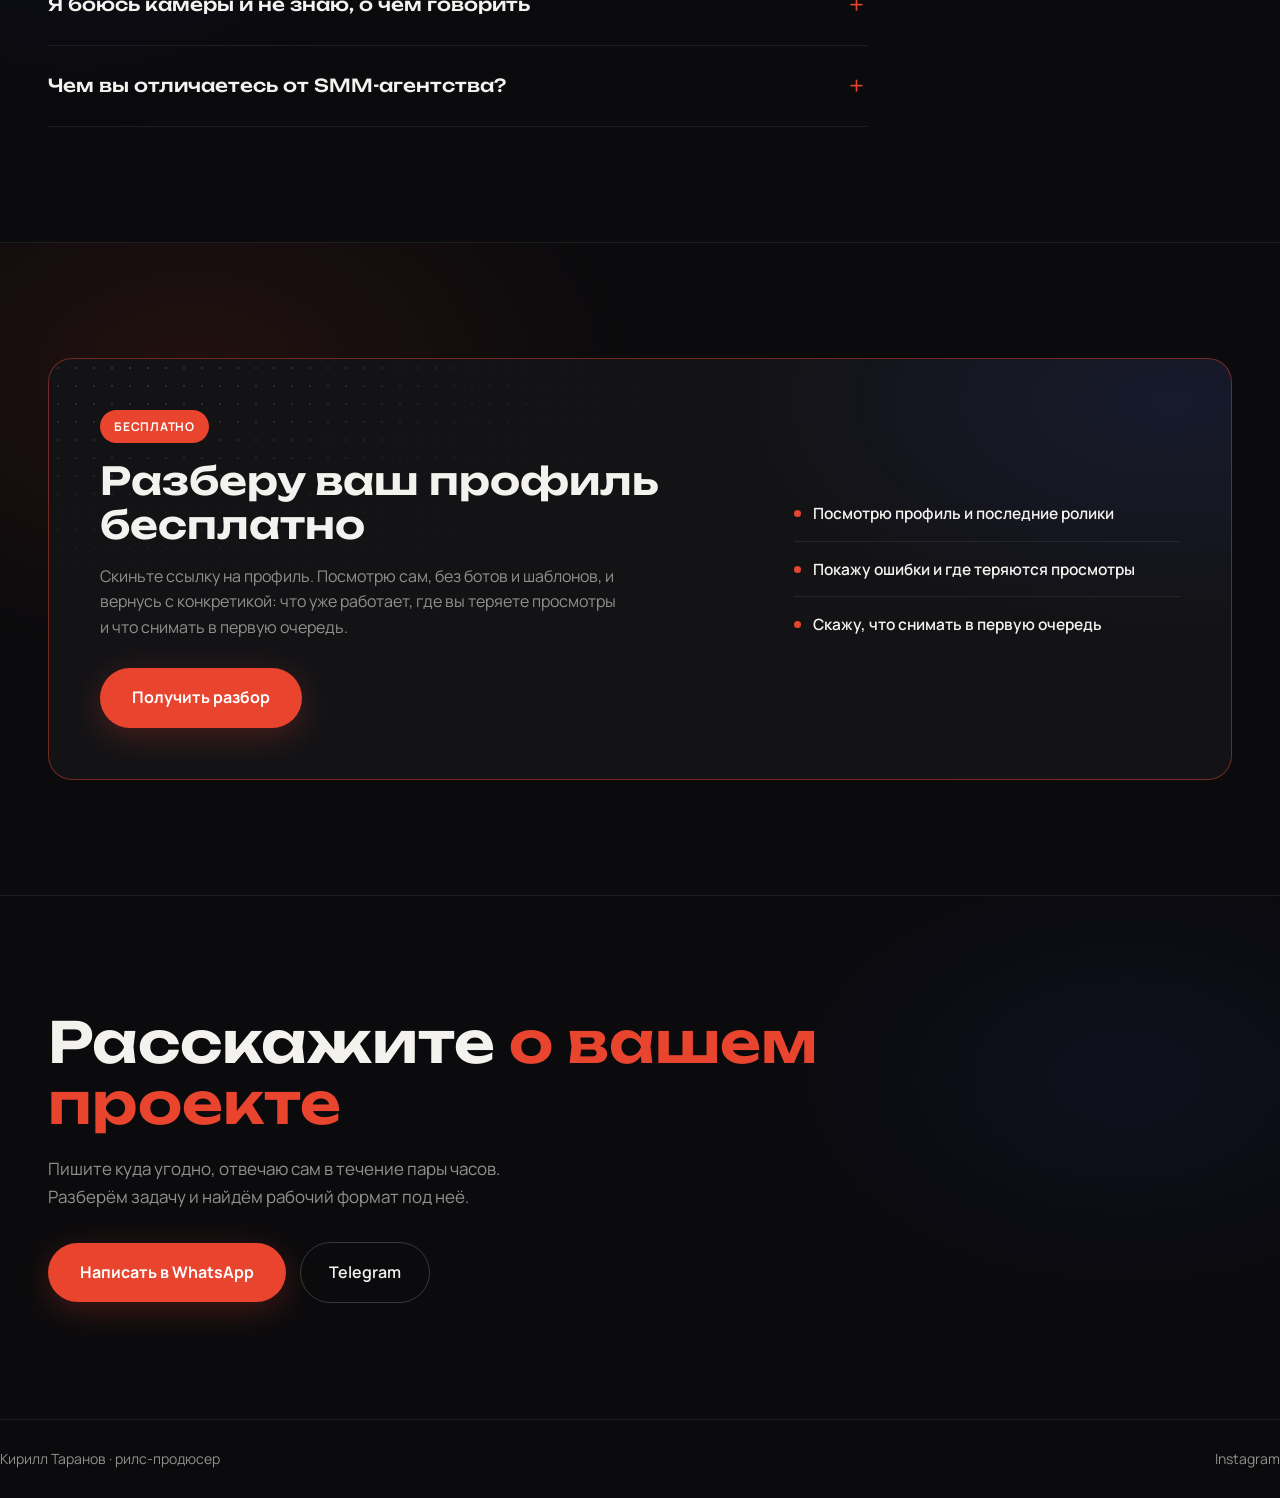
==== commit 6572c5ca: "Точечная сетка (gradient dots) с радиальным затуханием: первый экран и карточка оффера Co-Authored-B" ====
--- a/index.html
+++ b/index.html
@@ -52,6 +52,7 @@
 </nav>
 
 <header class="hero" id="top">
+  <div class="dots" aria-hidden="true"></div>
   <div class="wrap hero-grid">
     <div class="hero-copy reveal">
       <h1 class="display" data-i18n="hero.h1">Рилс, которые приносят <em>клиентов</em></h1>
@@ -269,6 +270,7 @@
 <section class="section offer" id="offer">
   <div class="wrap">
     <div class="offer-card reveal">
+      <div class="dots dots-soft" aria-hidden="true"></div>
       <div class="offer-copy">
         <span class="offer-badge" data-i18n="offer.badge">бесплатно</span>
         <h2 class="display" data-i18n="offer.h">Разберу ваш профиль бесплатно</h2>
--- a/css/styles.css
+++ b/css/styles.css
@@ -96,6 +96,29 @@
 }
 .nav-cta:hover { background: #fff; transform: translateY(-1px); }
 
+/* ---------- ТОЧЕЧНАЯ СЕТКА (gradient dots) ----------
+   Сетка точек, затухающая к краям через mask. Даёт «дорогой» фон,
+   не перебивая видео. Кладётся отдельным слоем <div class="dots">. */
+.dots {
+  position: absolute; inset: 0; z-index: 0;
+  pointer-events: none;
+  background-image: radial-gradient(circle, rgba(255, 255, 255, 0.16) 1px, transparent 1.2px);
+  background-size: 24px 24px;
+  -webkit-mask-image: radial-gradient(ellipse 55% 60% at 50% 45%, #000 5%, transparent 72%);
+  mask-image: radial-gradient(ellipse 55% 60% at 50% 45%, #000 5%, transparent 72%);
+}
+/* мягкий вариант для карточек: мельче шаг, слабее, свет из левого верха */
+.dots-soft {
+  background-image: radial-gradient(circle, rgba(255, 255, 255, 0.13) 1px, transparent 1.2px);
+  background-size: 18px 18px;
+  -webkit-mask-image: radial-gradient(ellipse 70% 90% at 8% 0%, #000 0%, transparent 68%);
+  mask-image: radial-gradient(ellipse 70% 90% at 8% 0%, #000 0%, transparent 68%);
+}
+@media (prefers-reduced-motion: no-preference) {
+  .dots { animation: dotsIn 1.4s cubic-bezier(0.16, 1, 0.3, 1) both; }
+}
+@keyframes dotsIn { from { opacity: 0; transform: scale(1.06); } to { opacity: 1; transform: none; } }
+
 /* ---------- HERO ---------- */
 .hero {
   min-height: 100dvh;
@@ -114,6 +137,7 @@
 .hero-grid {
   display: grid; grid-template-columns: 1.15fr 0.85fr;
   gap: clamp(32px, 5vw, 72px); align-items: center; width: 100%;
+  position: relative; z-index: 1;
 }
 .hero-copy h1 {
   font-family: "Unbounded", sans-serif;
@@ -629,7 +653,9 @@
 .offer::before {
   background: radial-gradient(ellipse 55% 70% at 15% 20%, rgba(232, 68, 46, 0.10), transparent 65%);
 }
+.offer-copy, .offer-list { position: relative; z-index: 1; }
 .offer-card {
+  position: relative; overflow: hidden;
   display: grid; grid-template-columns: 1.25fr 0.75fr;
   gap: clamp(28px, 4vw, 64px); align-items: center;
   background:
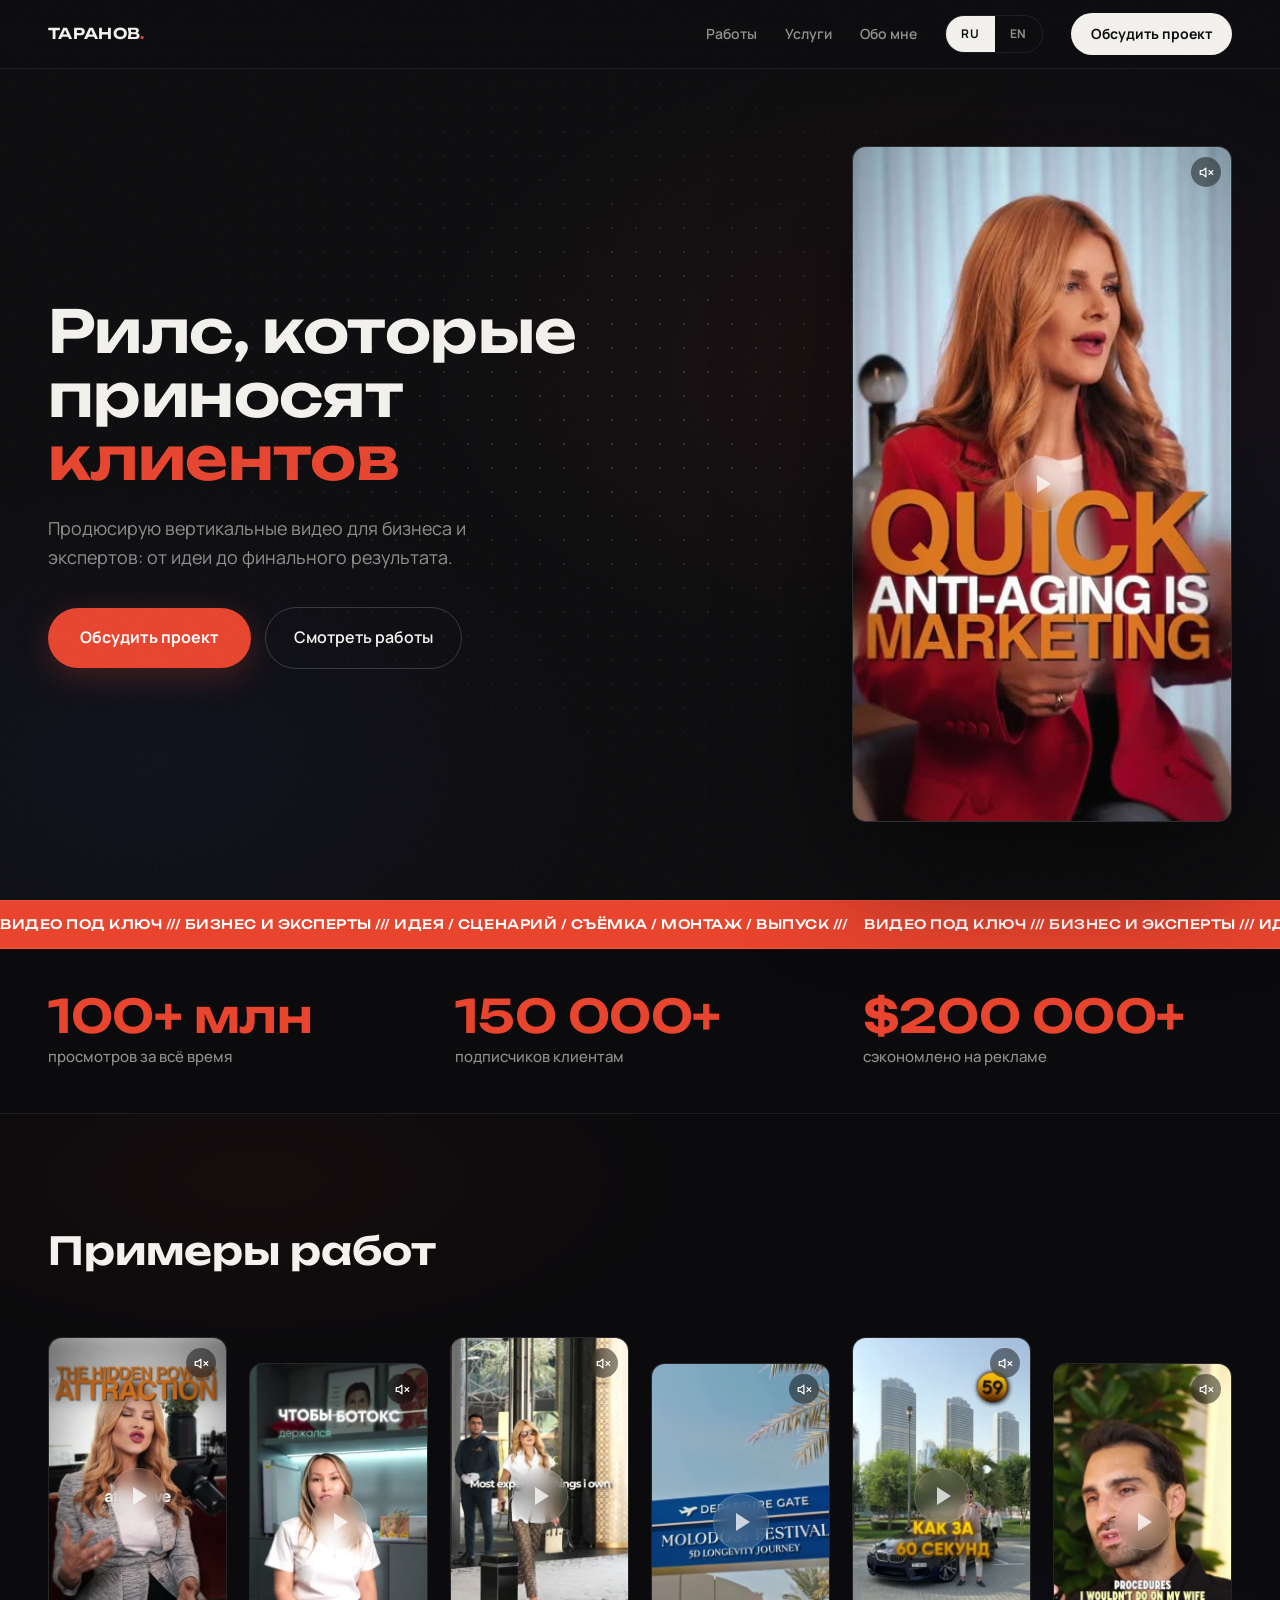
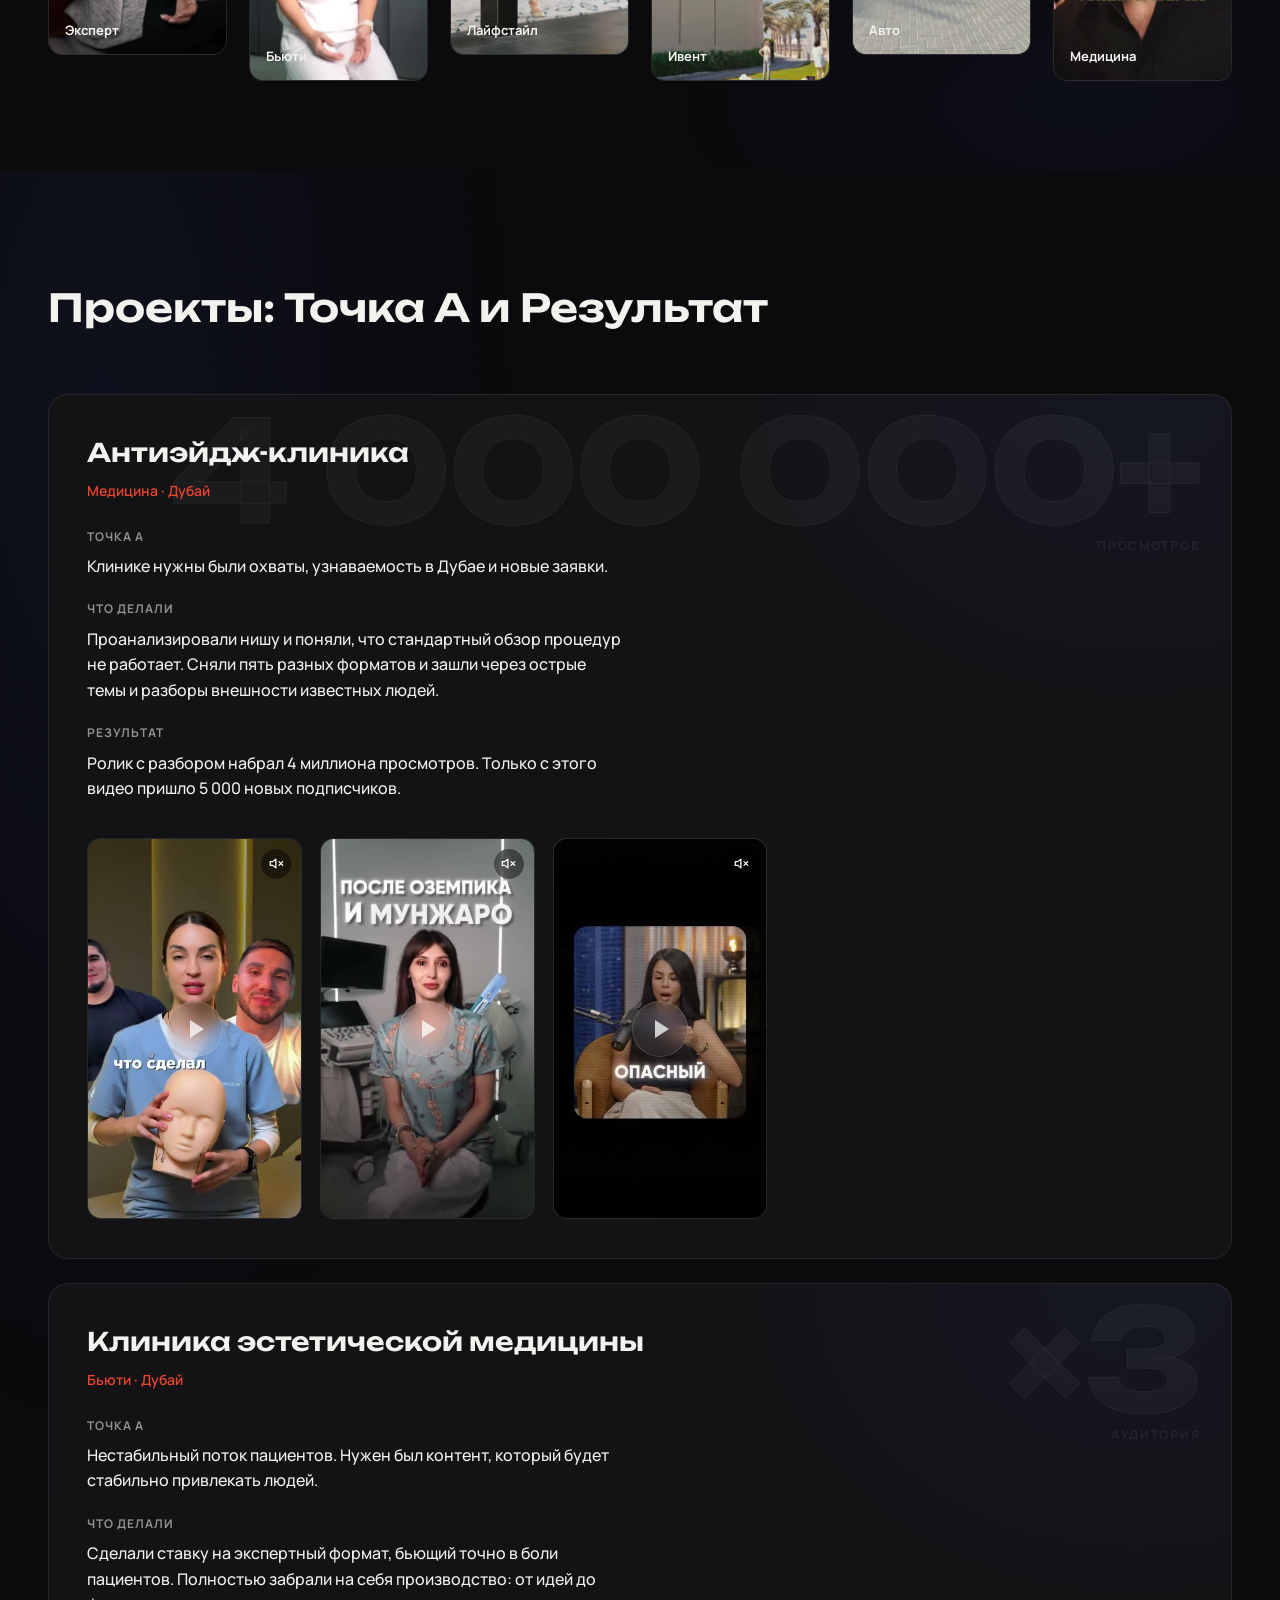
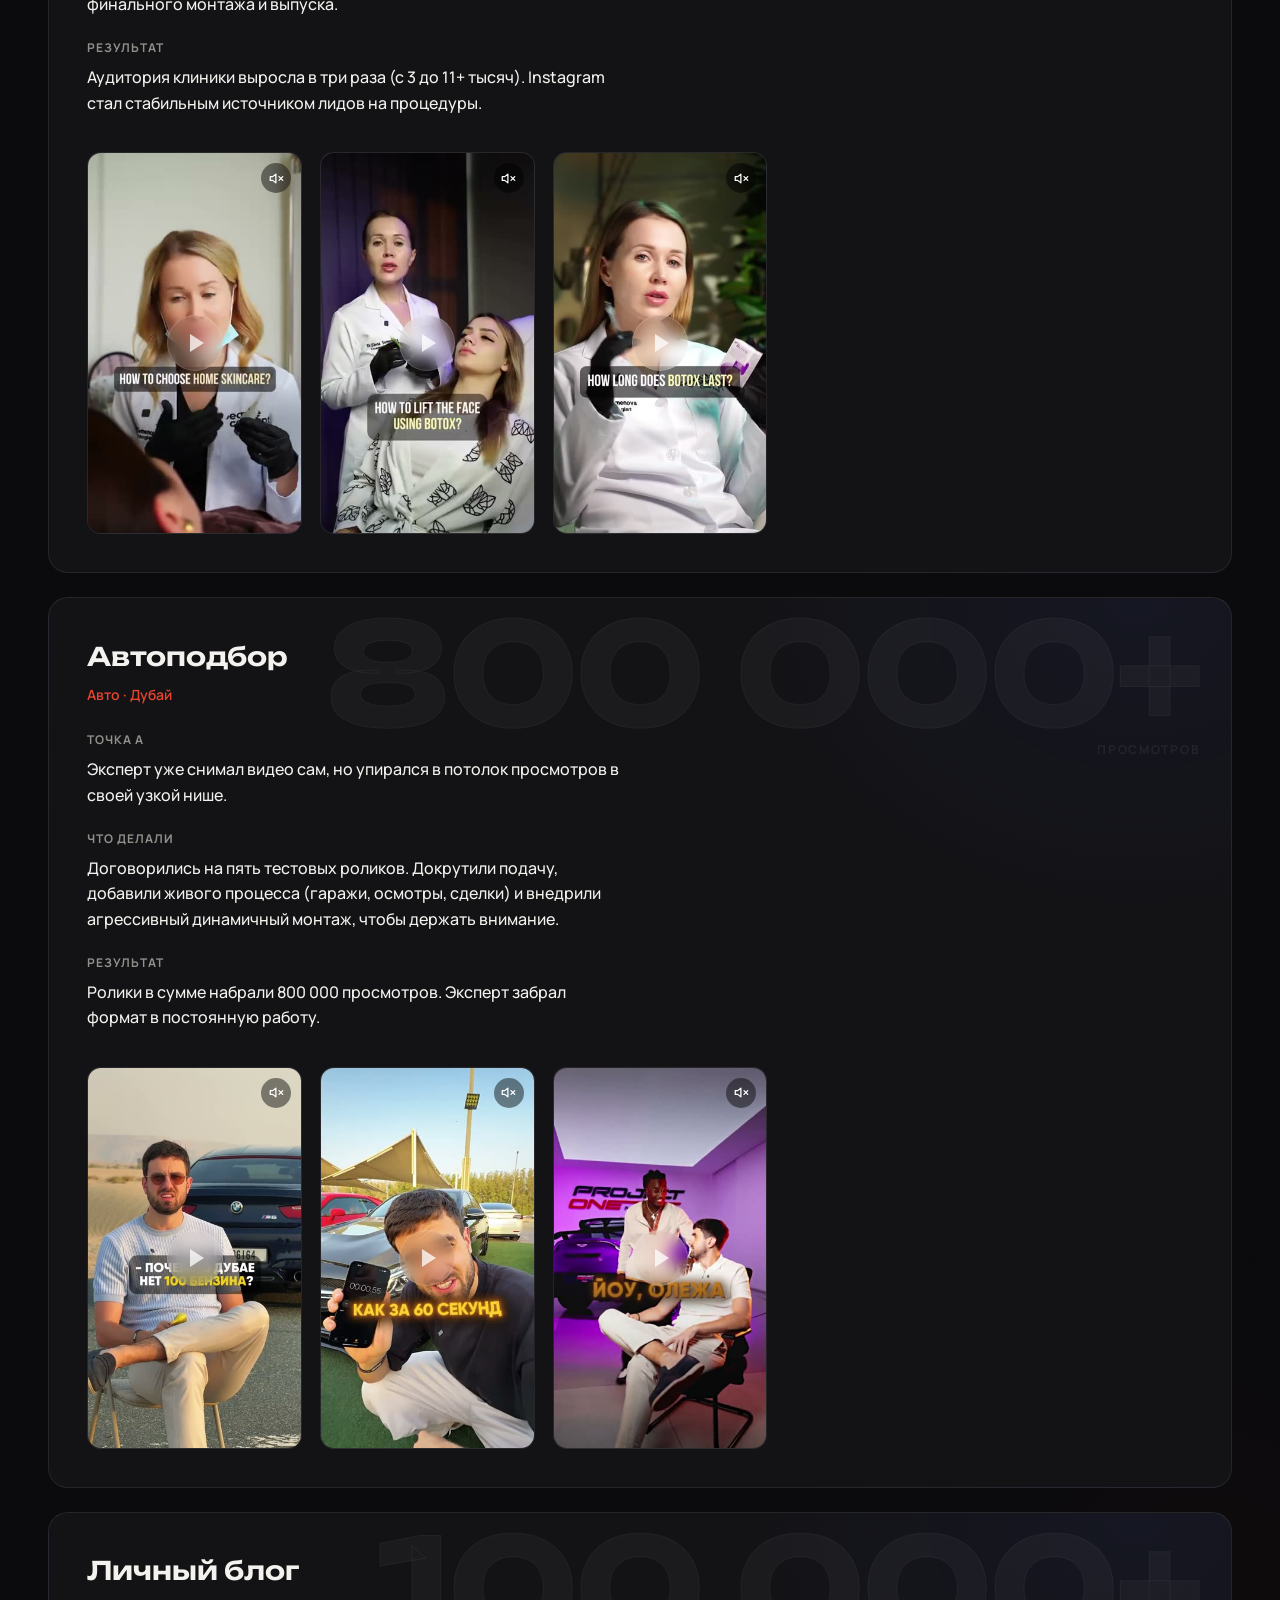
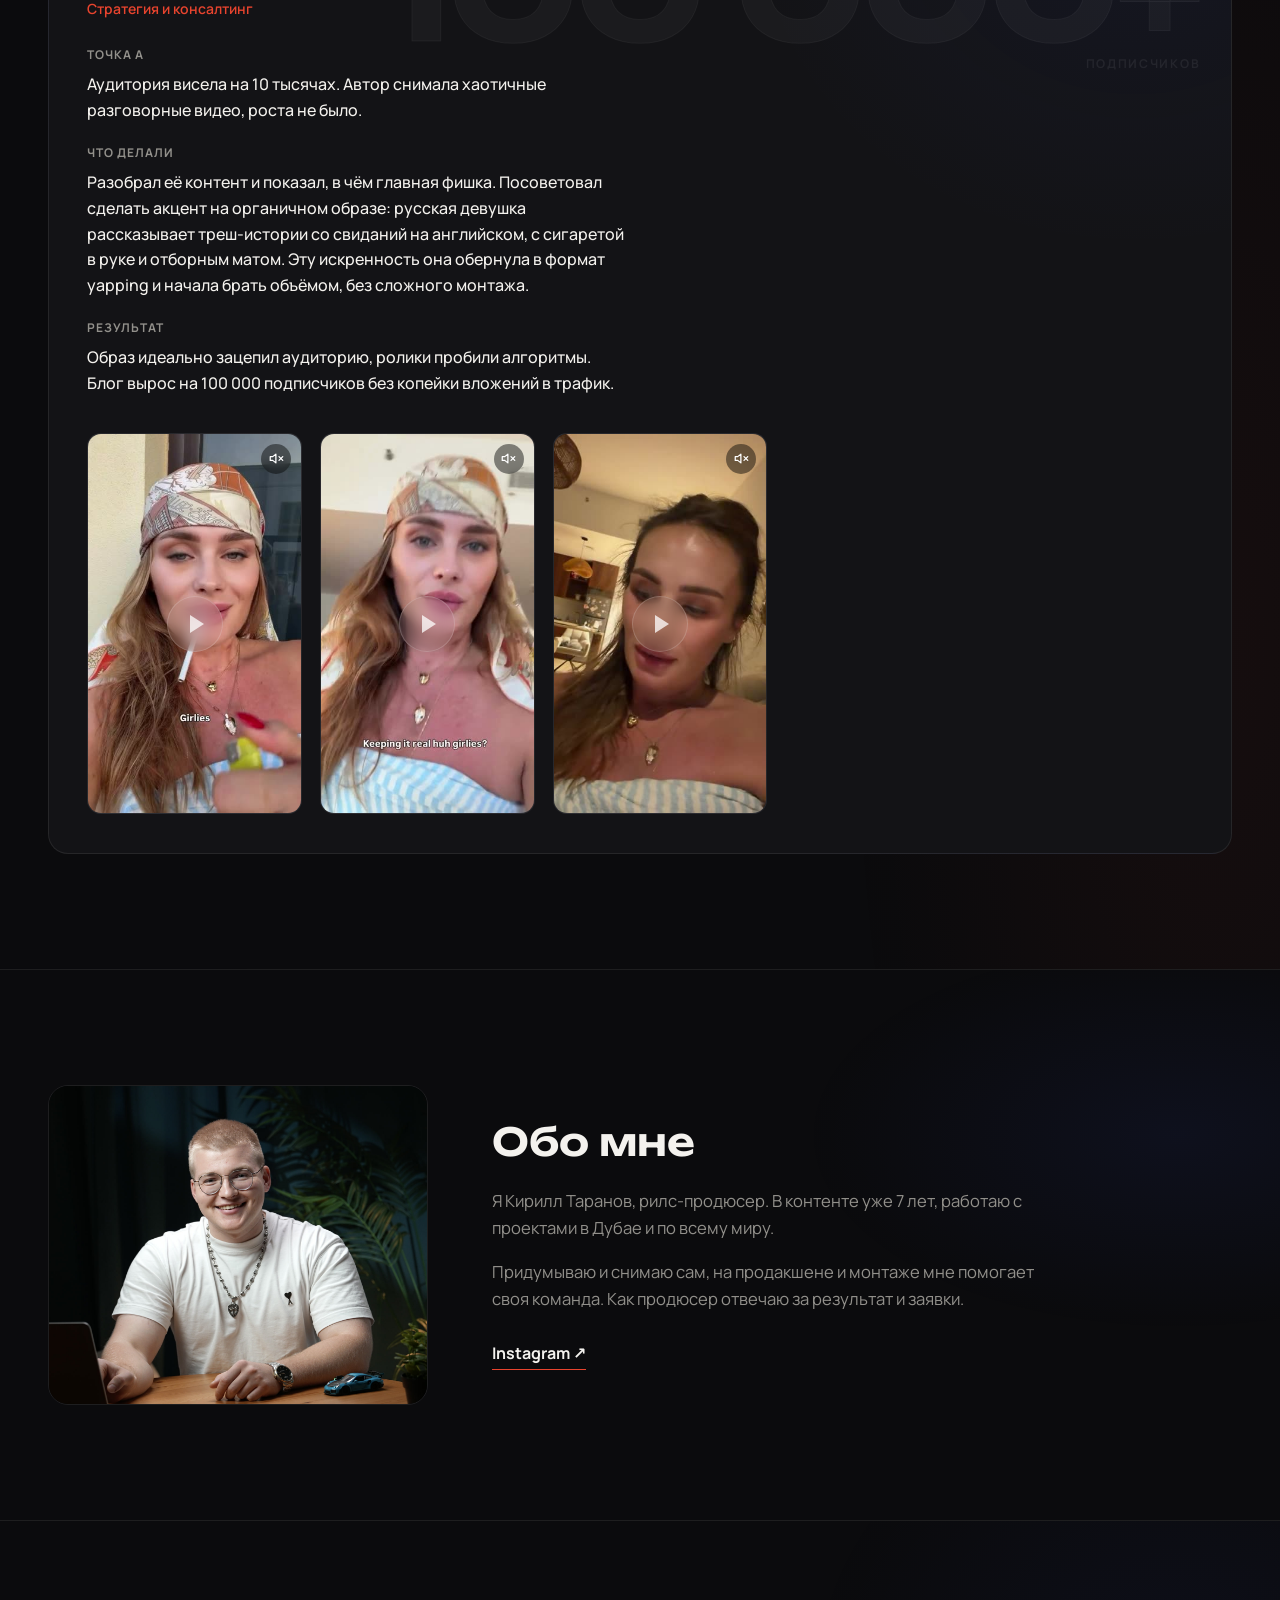
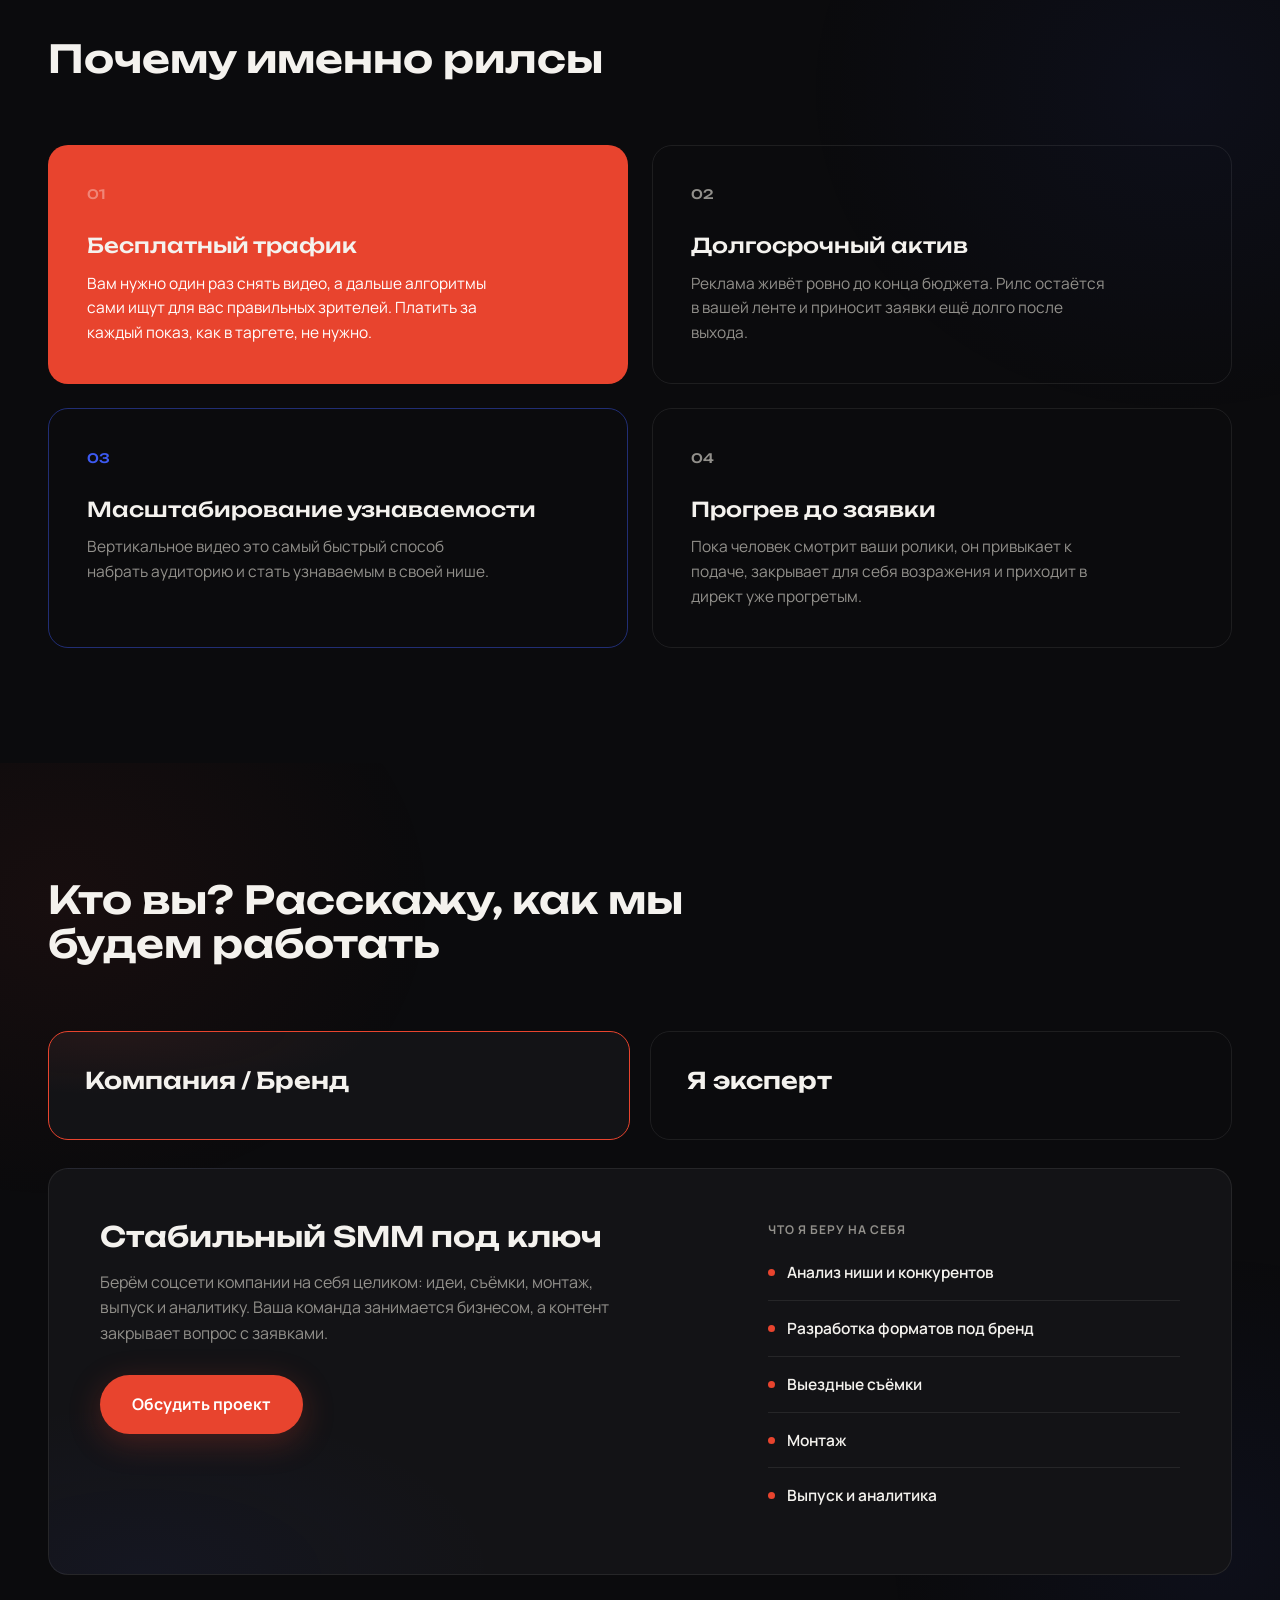
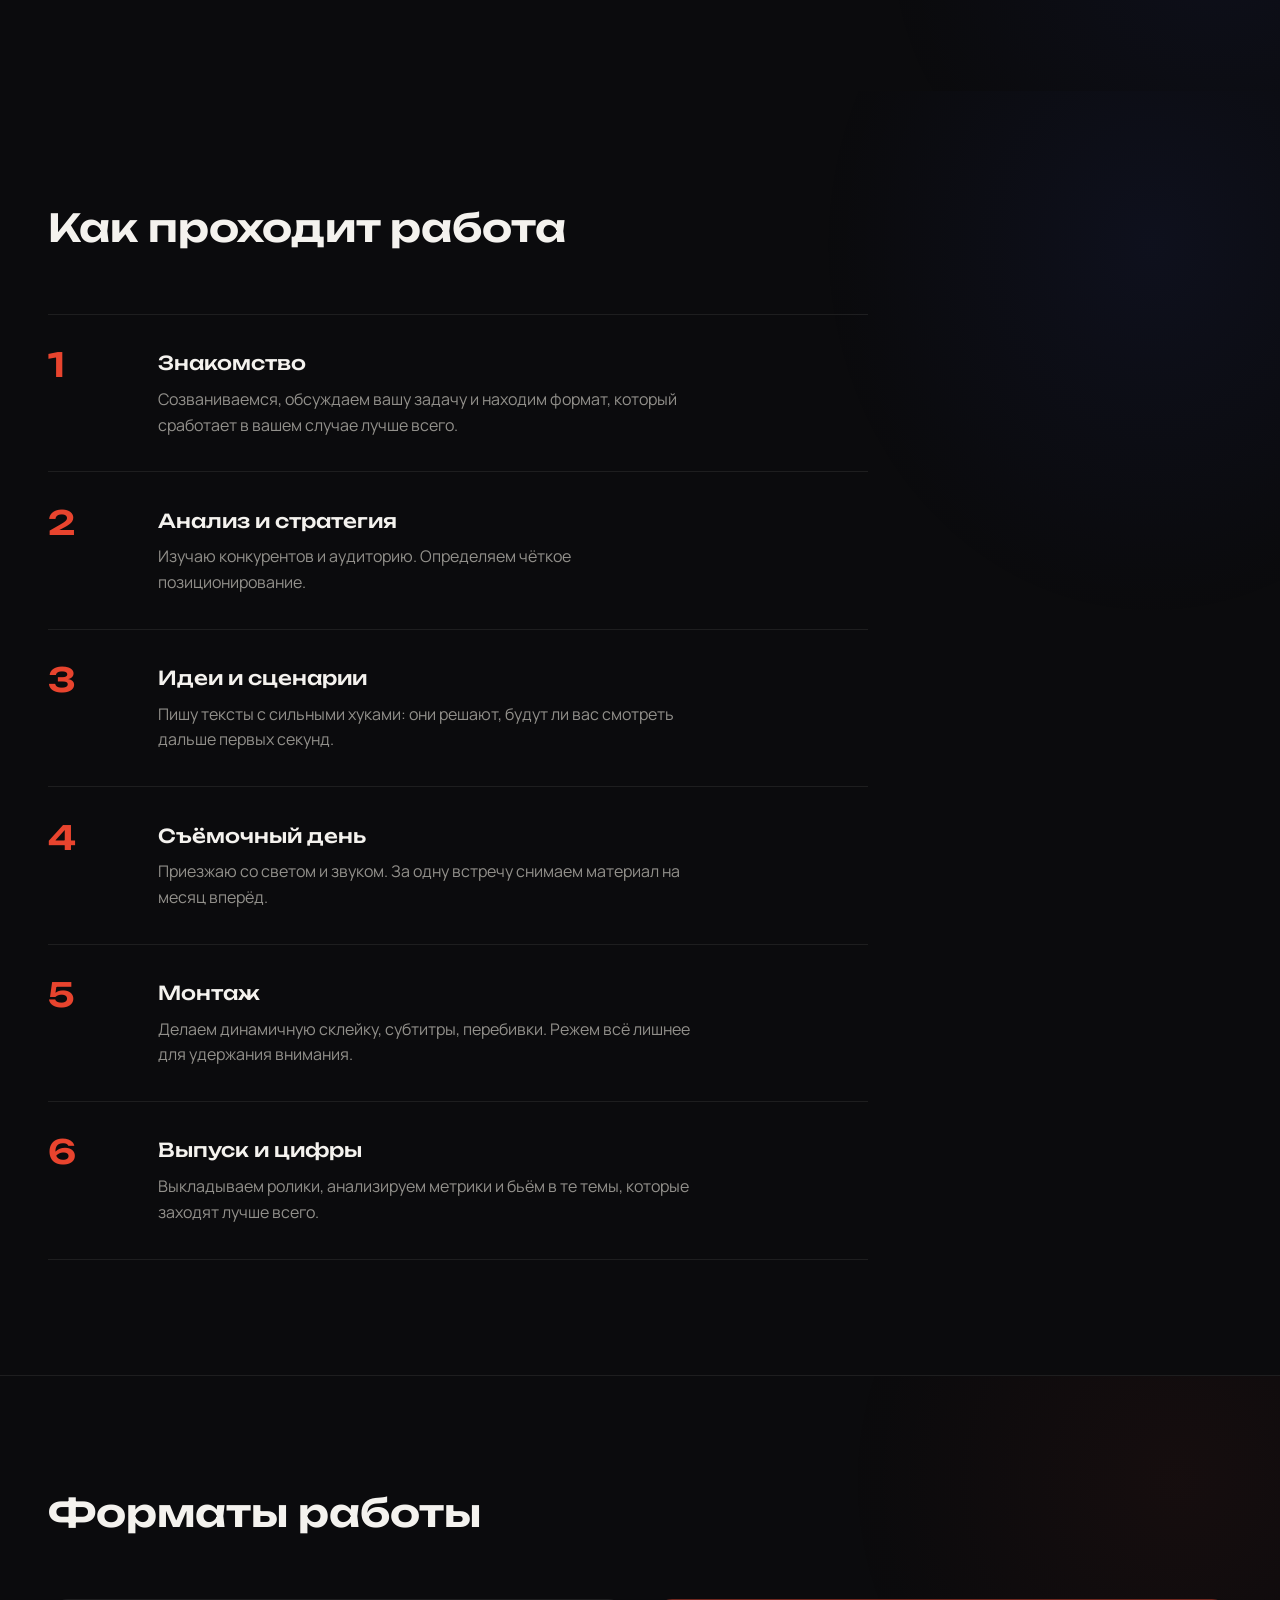
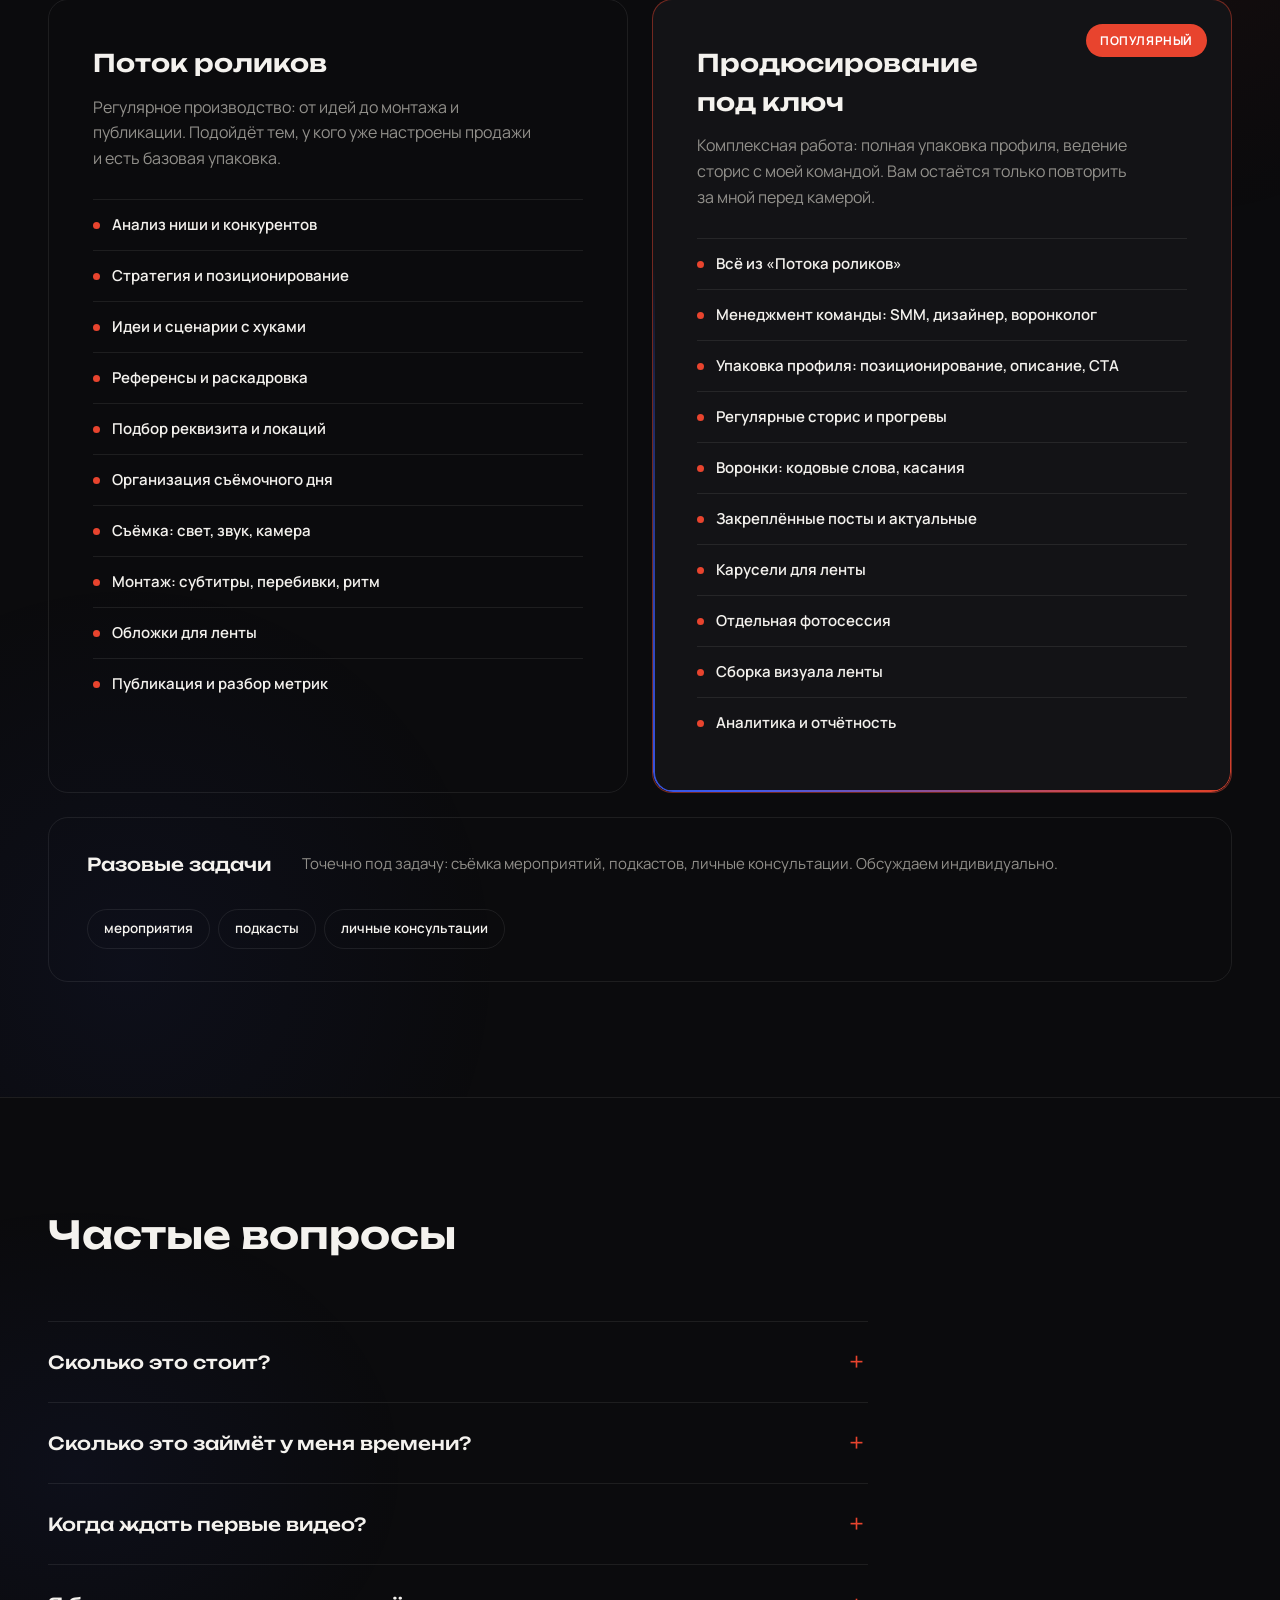
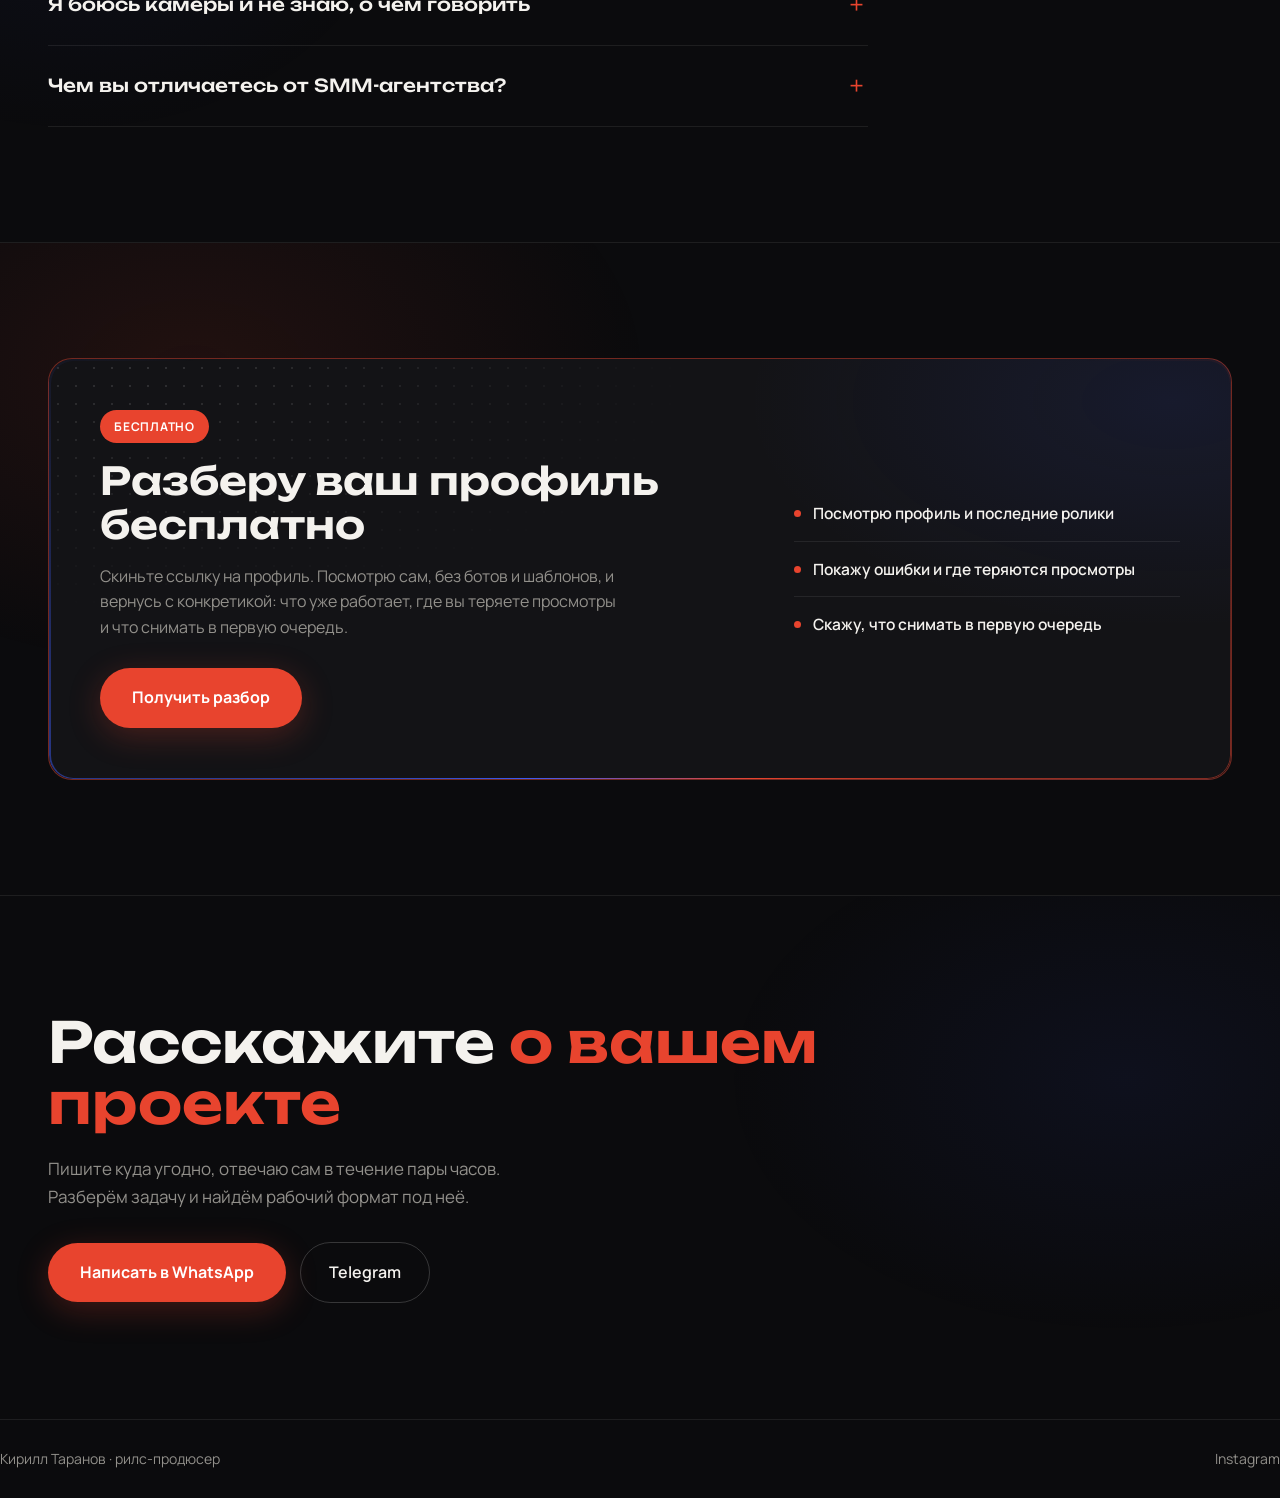
==== commit 5bb052fa: "Эффекты: счётчик цифр от нуля в полосе доказательств, свет за курсором в первом экране, живая градие" ====
--- a/index.html
+++ b/index.html
@@ -53,6 +53,7 @@
 
 <header class="hero" id="top">
   <div class="dots" aria-hidden="true"></div>
+  <div class="hero-spot" aria-hidden="true"></div>
   <div class="wrap hero-grid">
     <div class="hero-copy reveal">
       <h1 class="display" data-i18n="hero.h1">Рилс, которые приносят <em>клиентов</em></h1>
--- a/css/styles.css
+++ b/css/styles.css
@@ -119,6 +119,40 @@
 }
 @keyframes dotsIn { from { opacity: 0; transform: scale(1.06); } to { opacity: 1; transform: none; } }
 
+/* ---------- СВЕТ ЗА КУРСОРОМ (первый экран) ----------
+   Пятно тянется за мышкой. Только для мыши: на тач-экранах не включаем. */
+.hero-spot {
+  position: absolute; inset: 0; z-index: 0; pointer-events: none;
+  opacity: 0; transition: opacity 0.45s ease;
+  background: radial-gradient(340px circle at var(--mx, 50%) var(--my, 40%),
+              rgba(232, 68, 46, 0.13), rgba(61, 90, 241, 0.06) 45%, transparent 65%);
+}
+@media (hover: hover) and (pointer: fine) {
+  .hero:hover .hero-spot { opacity: 1; }
+}
+@media (prefers-reduced-motion: reduce) { .hero-spot { display: none; } }
+
+/* ---------- ЖИВАЯ ГРАДИЕНТНАЯ РАМКА ----------
+   Кольцо по контуру карточки: конический градиент крутится по кругу.
+   Рисуется через mask, чтобы осталась только рамка, без заливки. */
+@property --ang { syntax: "<angle>"; initial-value: 0deg; inherits: false; }
+.offer-card::after, .srv-featured::after {
+  content: "";
+  position: absolute; inset: 0; z-index: 2;
+  border-radius: inherit; padding: 1.5px;
+  pointer-events: none;
+  background: conic-gradient(from var(--ang), transparent 18%, var(--accent) 42%, var(--accent2) 58%, transparent 82%);
+  -webkit-mask: linear-gradient(#000 0 0) content-box, linear-gradient(#000 0 0);
+  -webkit-mask-composite: xor;
+  mask: linear-gradient(#000 0 0) content-box, linear-gradient(#000 0 0);
+  mask-composite: exclude;
+  animation: angSpin 6s linear infinite;
+}
+@keyframes angSpin { to { --ang: 360deg; } }
+@media (prefers-reduced-motion: reduce) {
+  .offer-card::after, .srv-featured::after { animation: none; }
+}
+
 /* ---------- HERO ---------- */
 .hero {
   min-height: 100dvh;
@@ -401,6 +435,8 @@
 }
 .showcase-cell:nth-child(even) { transform: translateY(26px); }
 .showcase-cell .reel { transition: transform 0.35s cubic-bezier(0.16, 1, 0.3, 1), border-color 0.3s; }
+/* наклон за курсором: отклик быстрее, чтобы не «плыло» */
+.showcase-cell[data-tilt] .reel { transition: transform 0.18s ease-out, border-color 0.3s; }
 .showcase-cell .reel:hover { transform: translateY(-6px); border-color: rgba(255, 255, 255, 0.22); }
 
 /* ---------- REVIEWS ---------- */
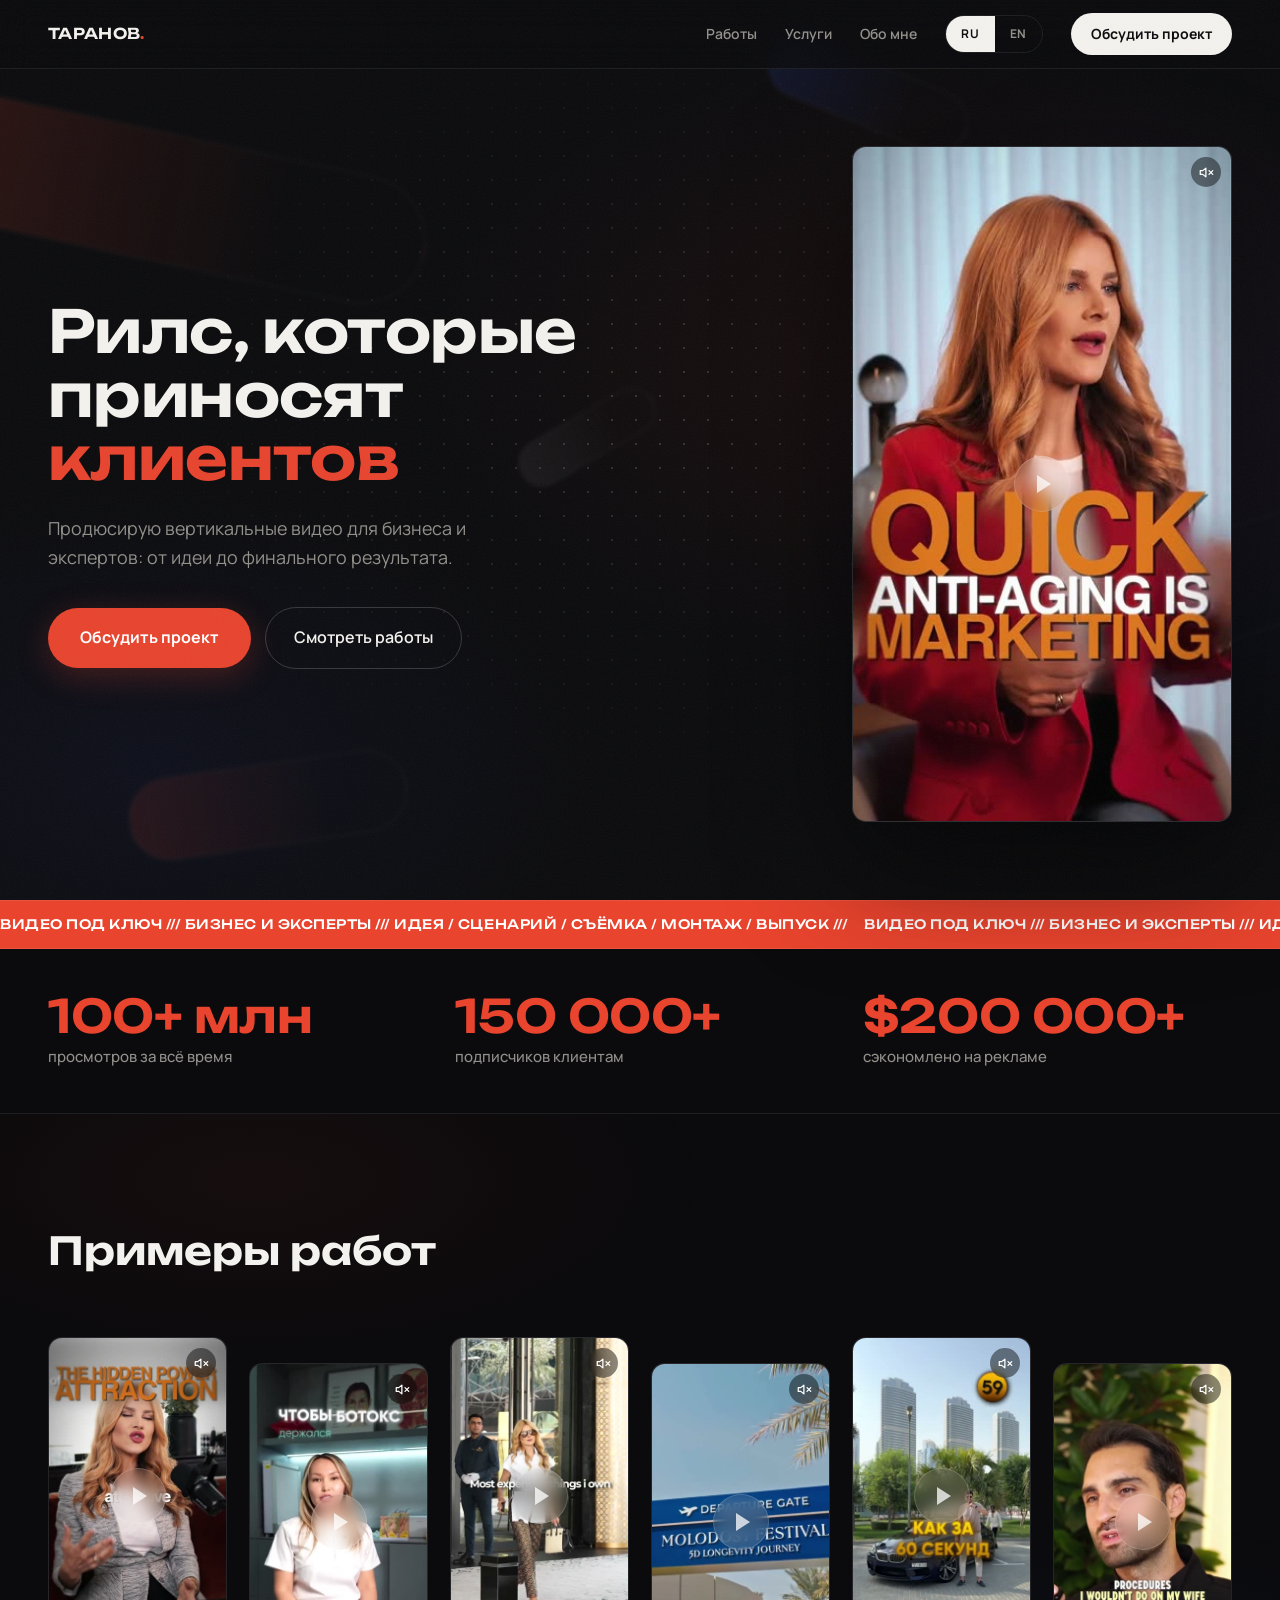
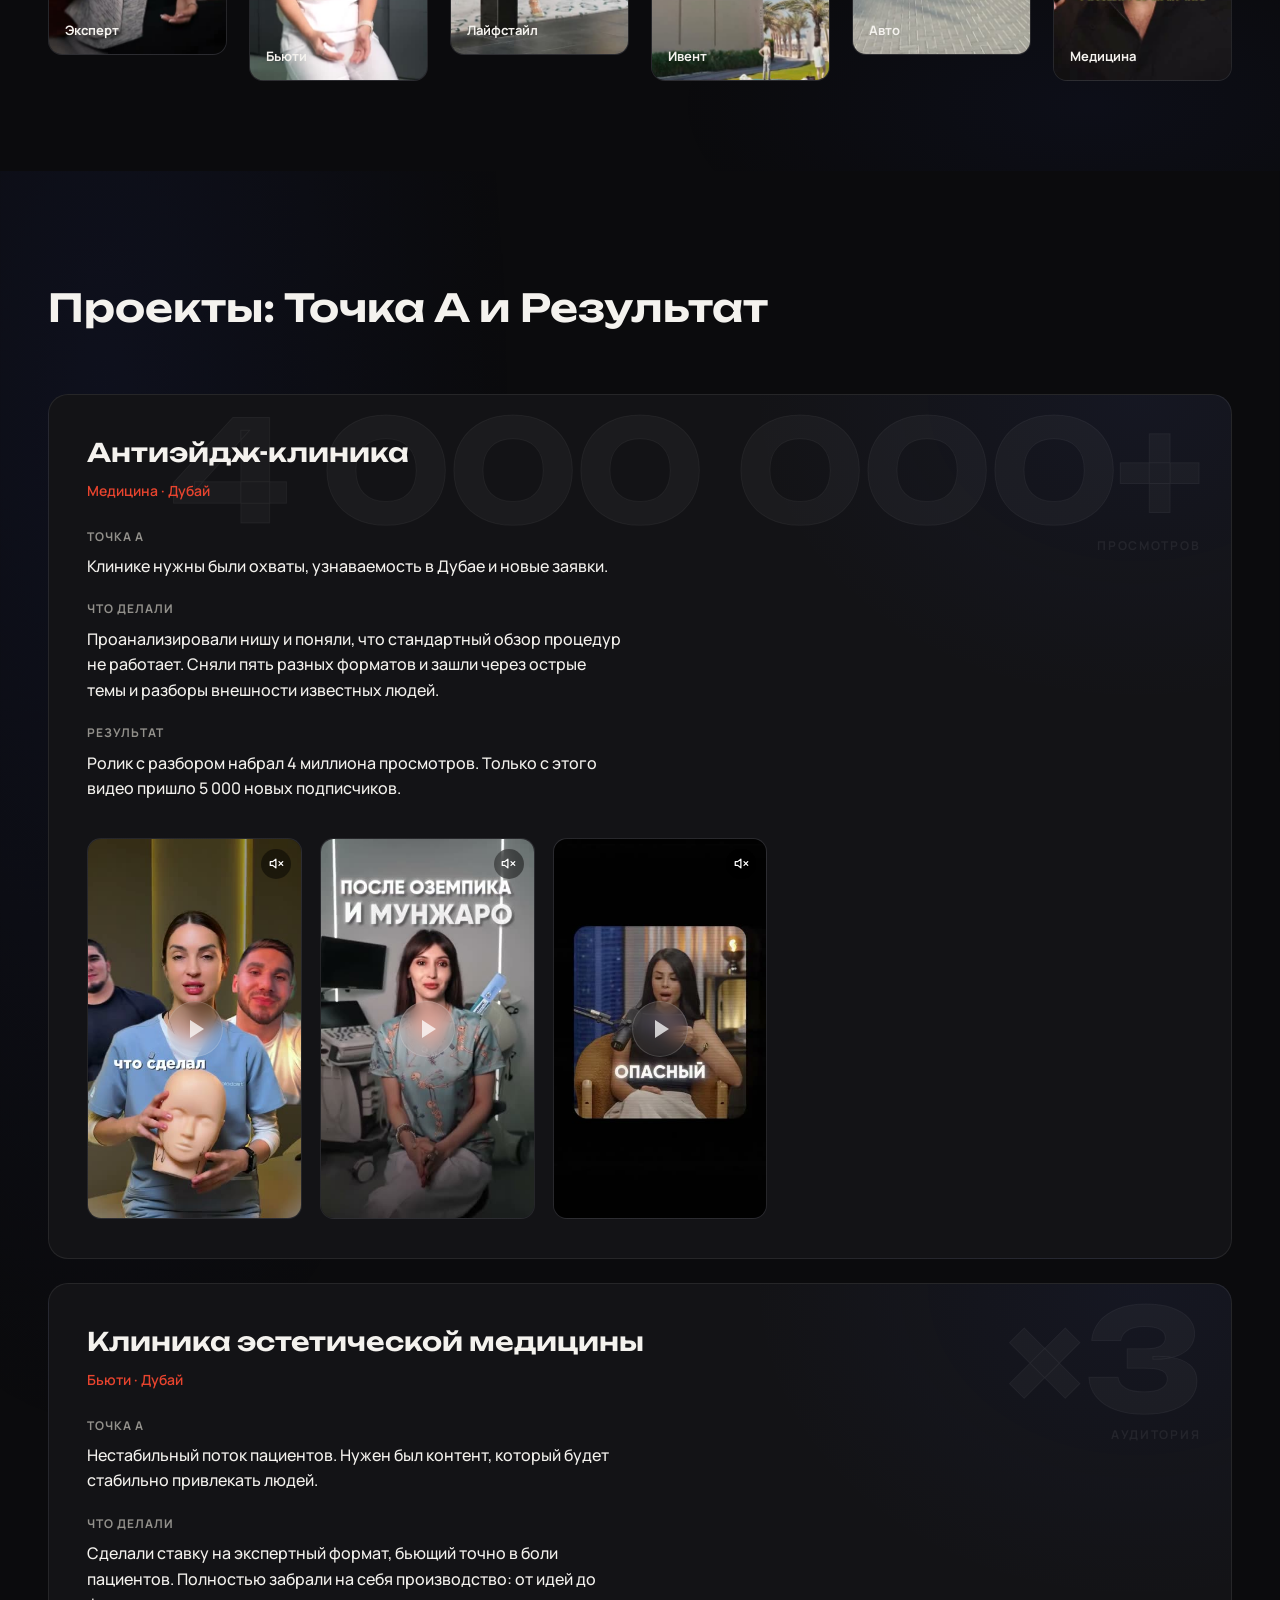
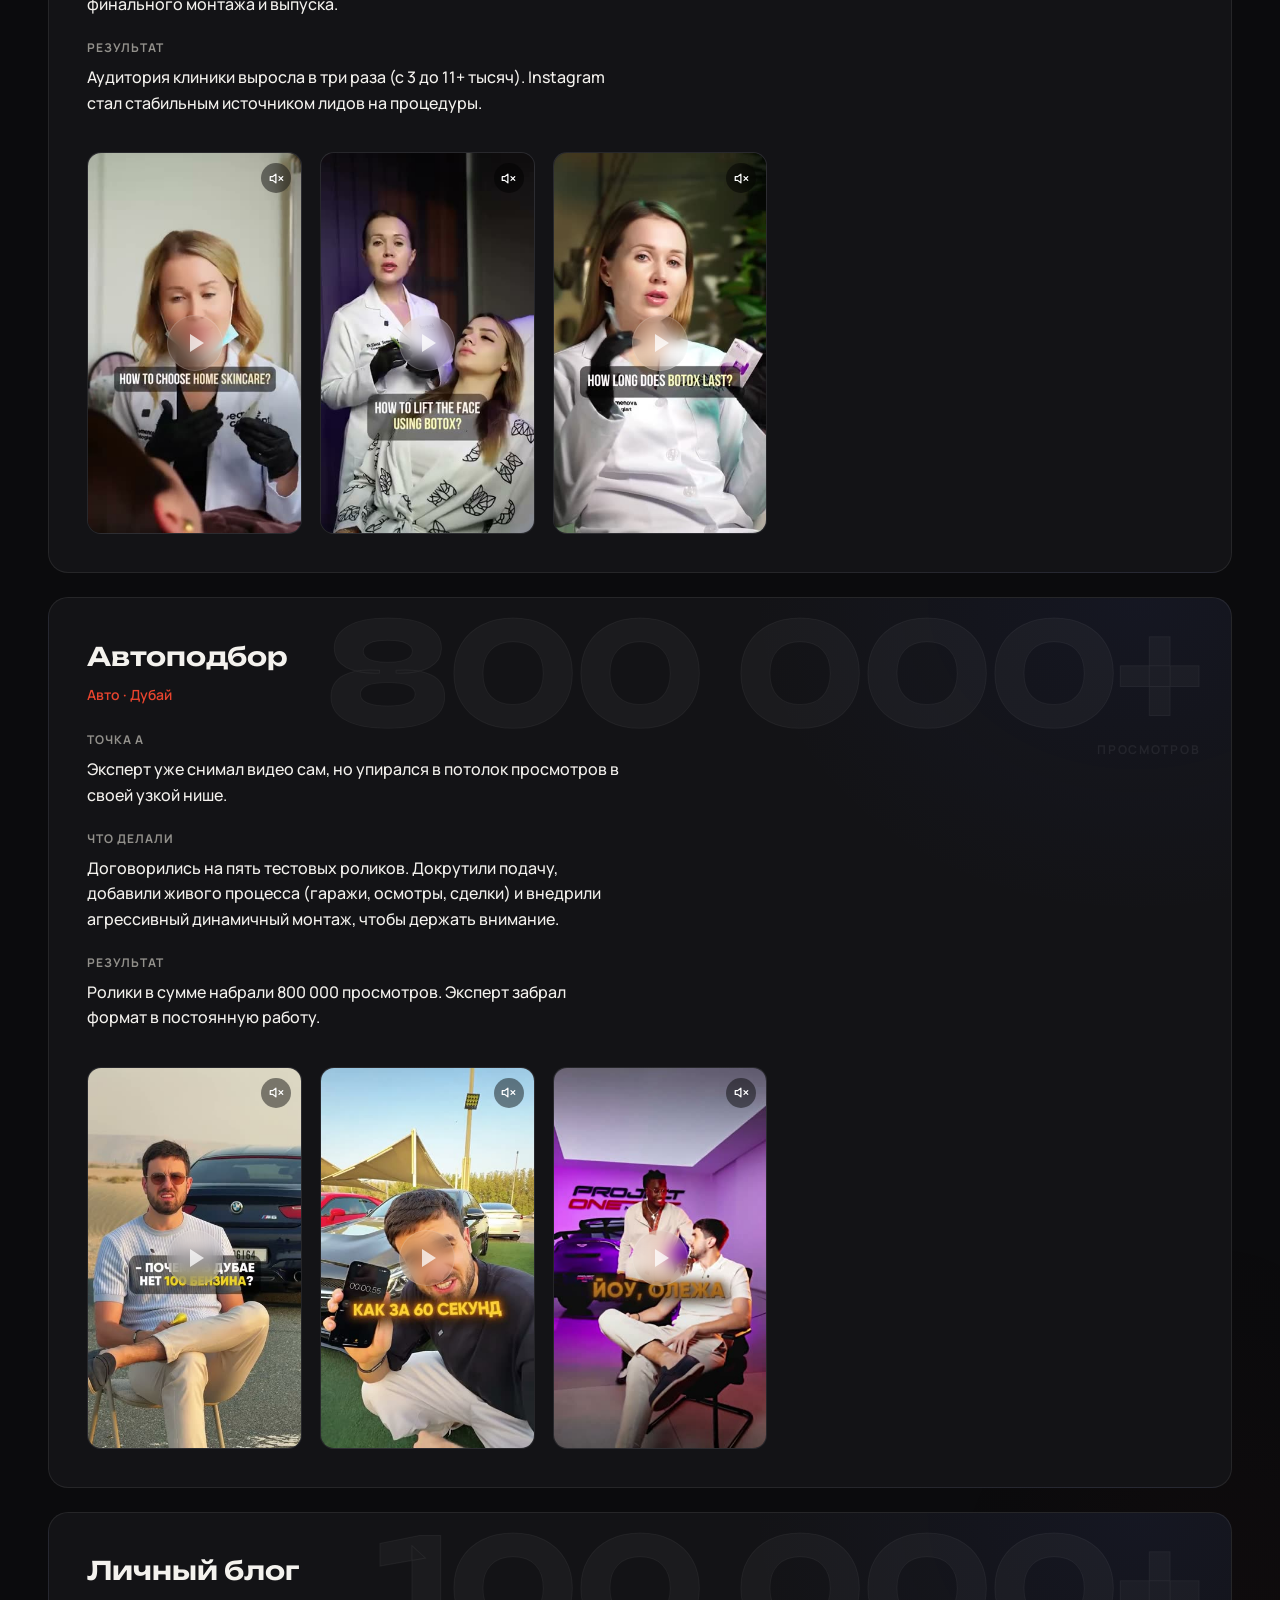
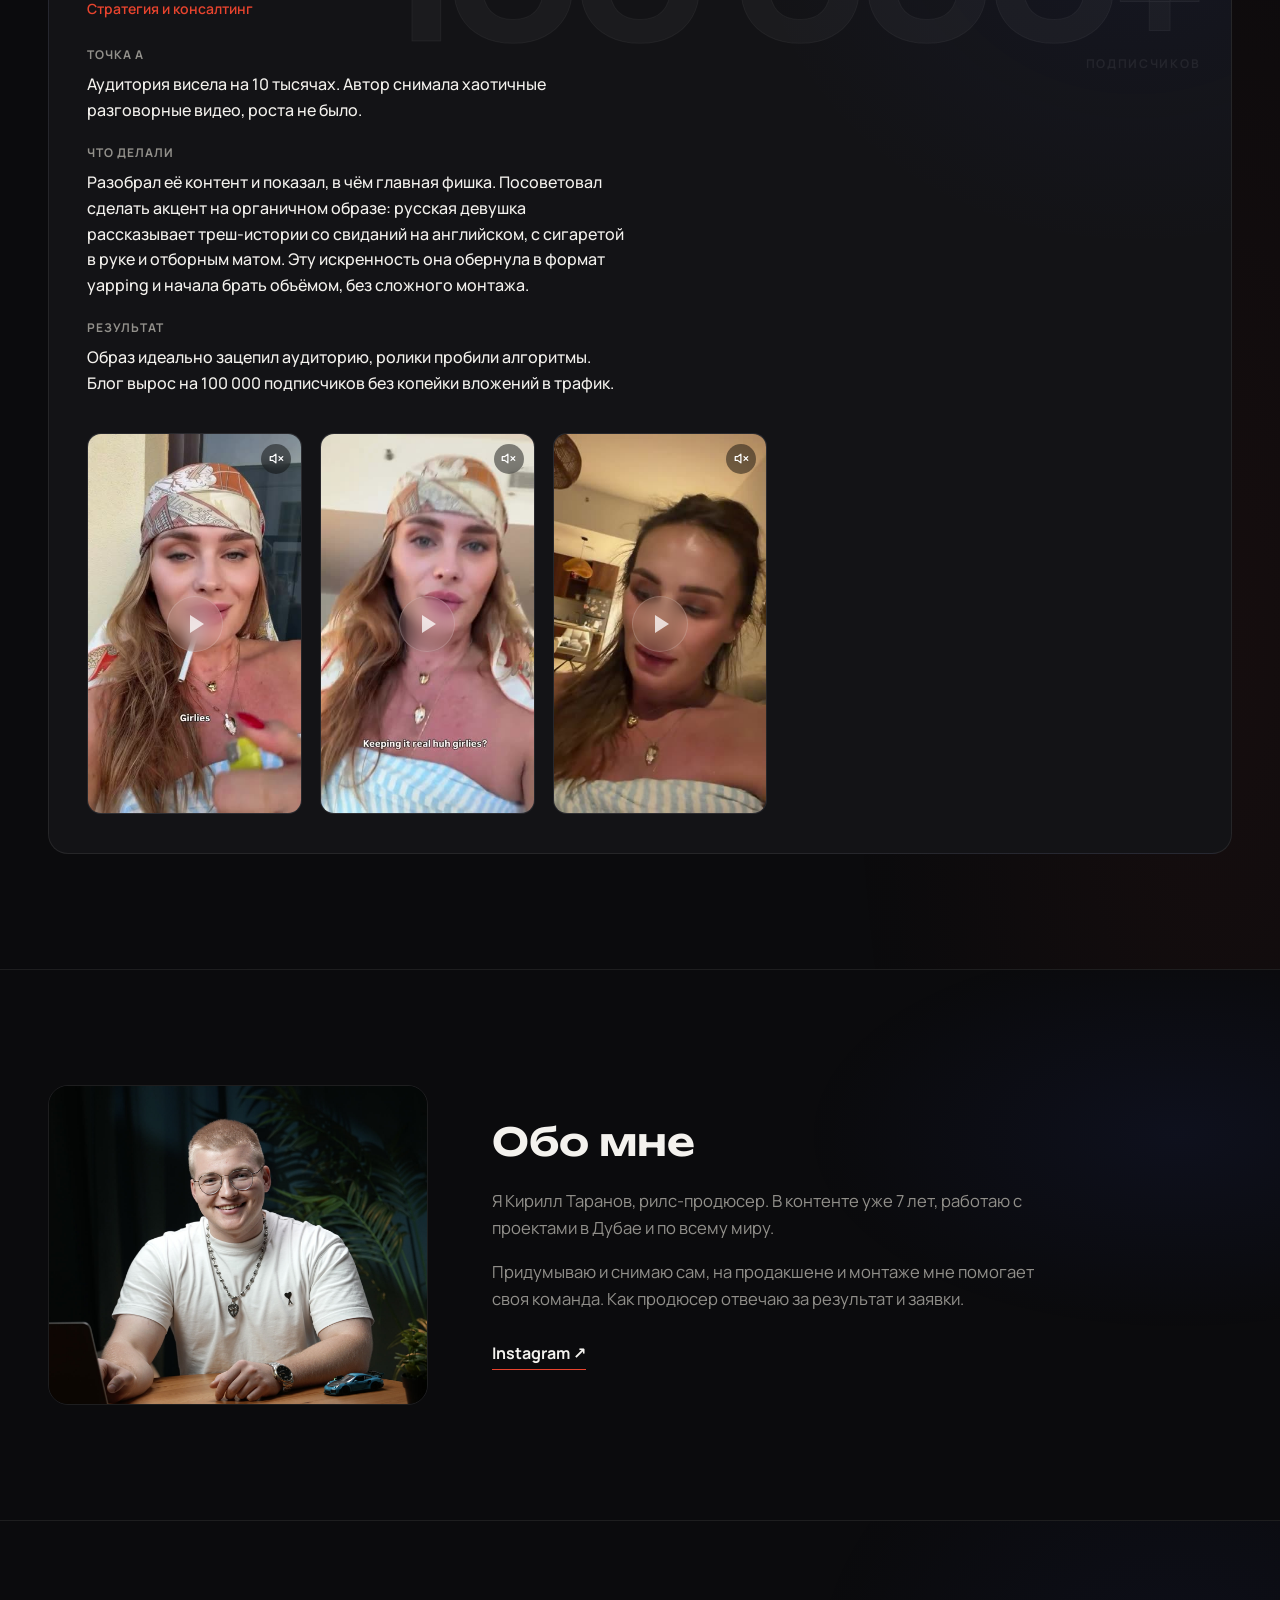
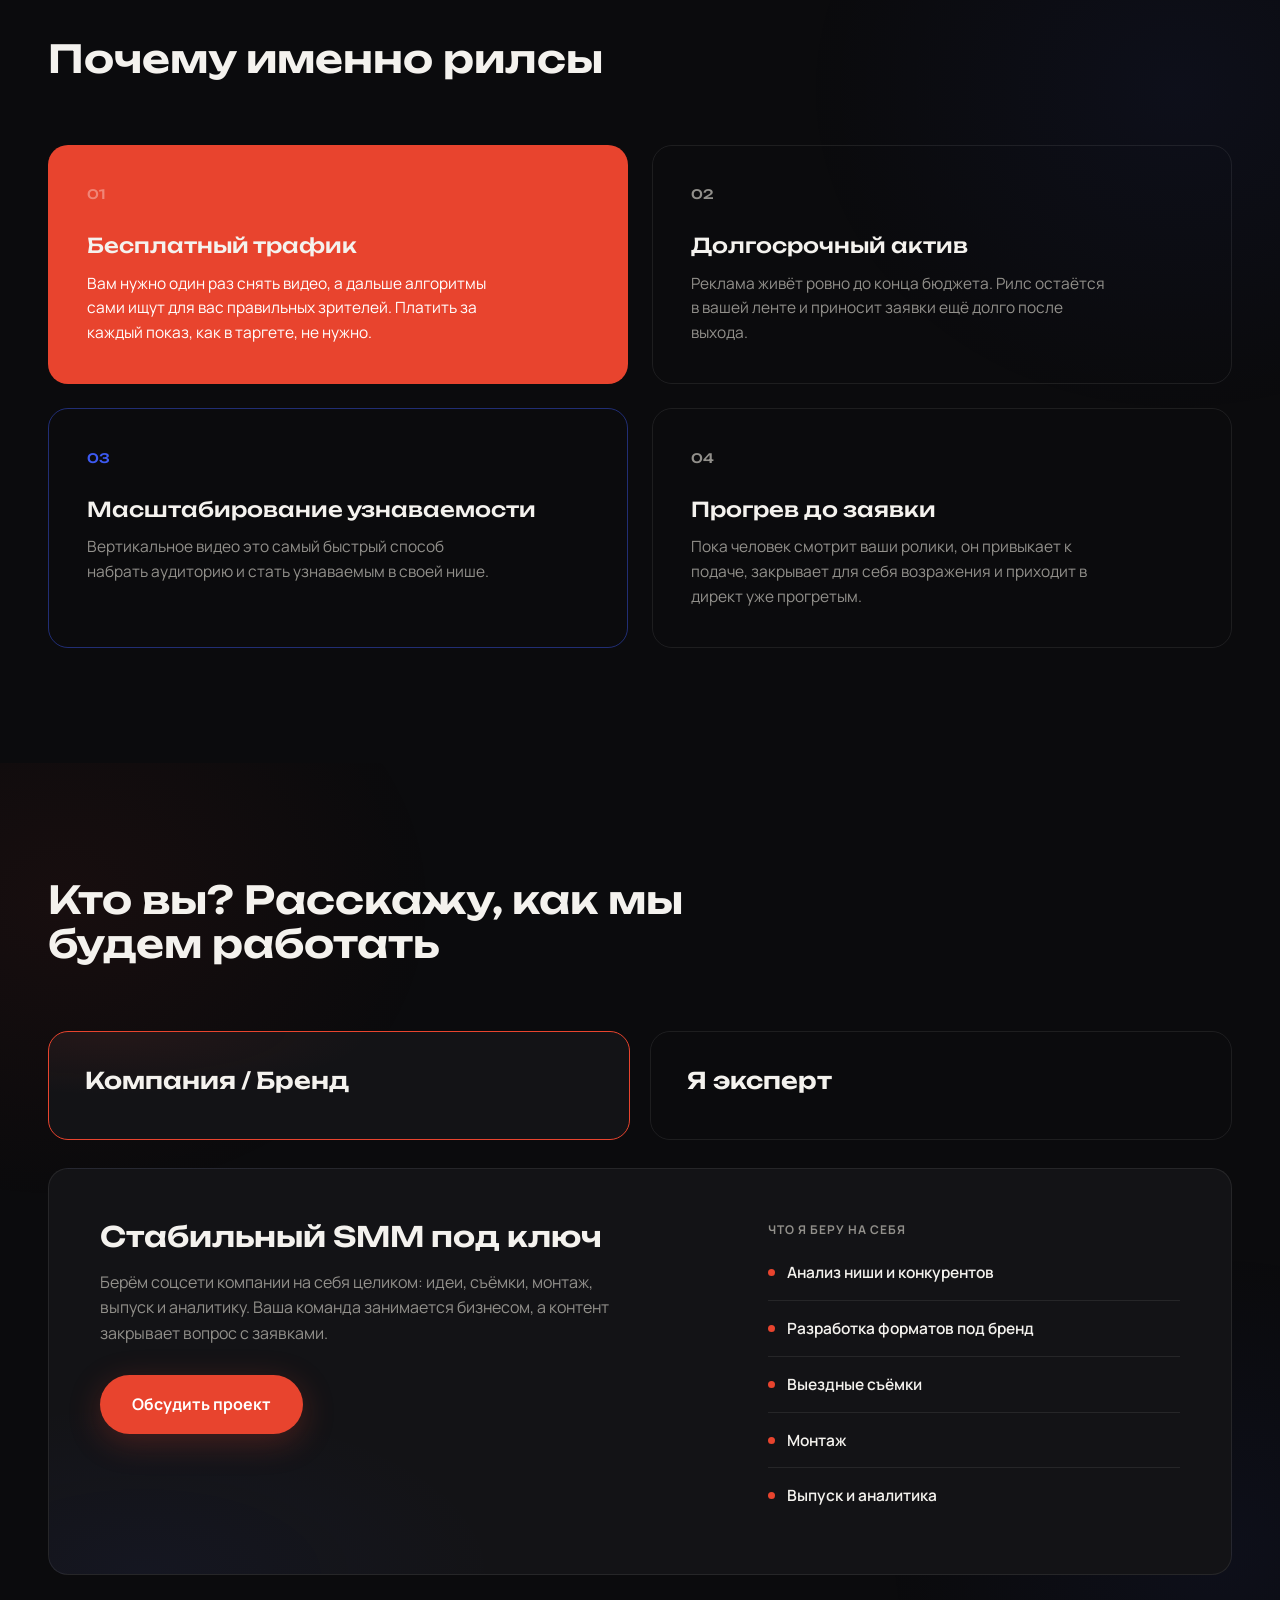
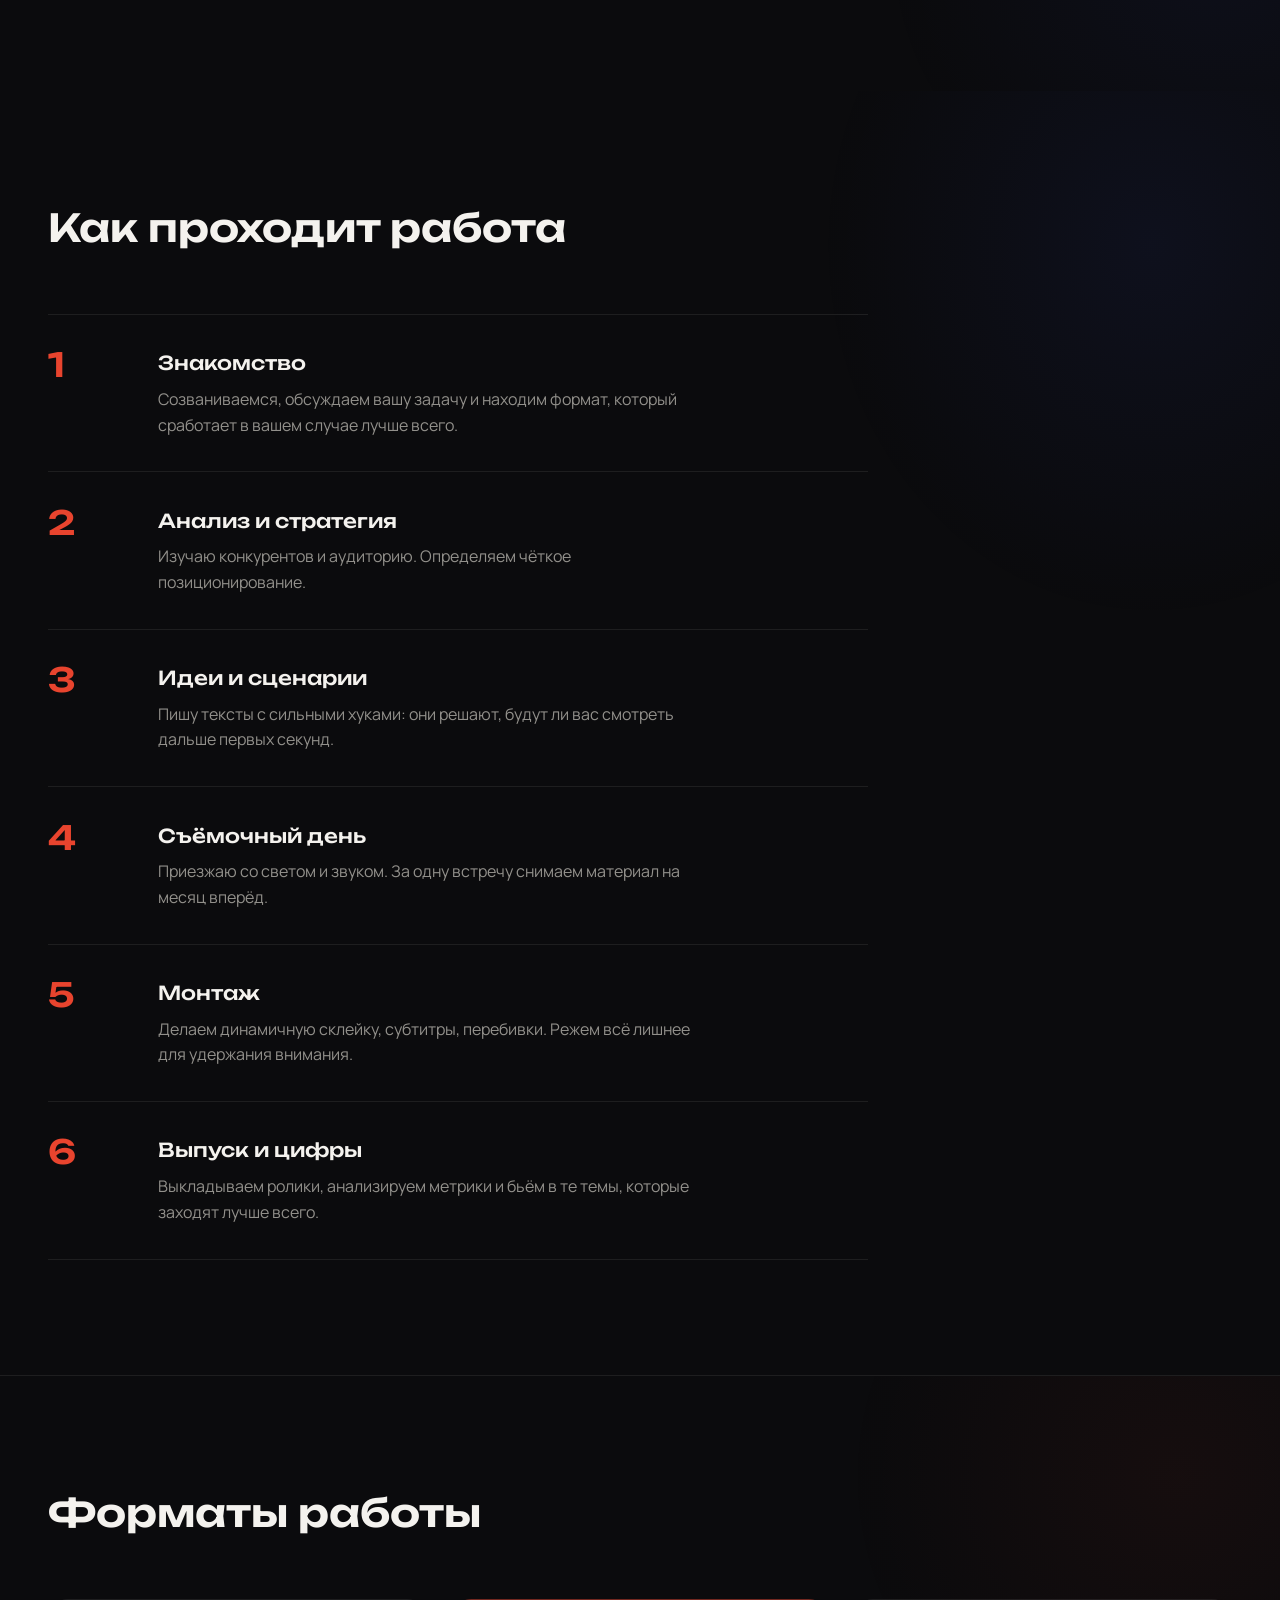
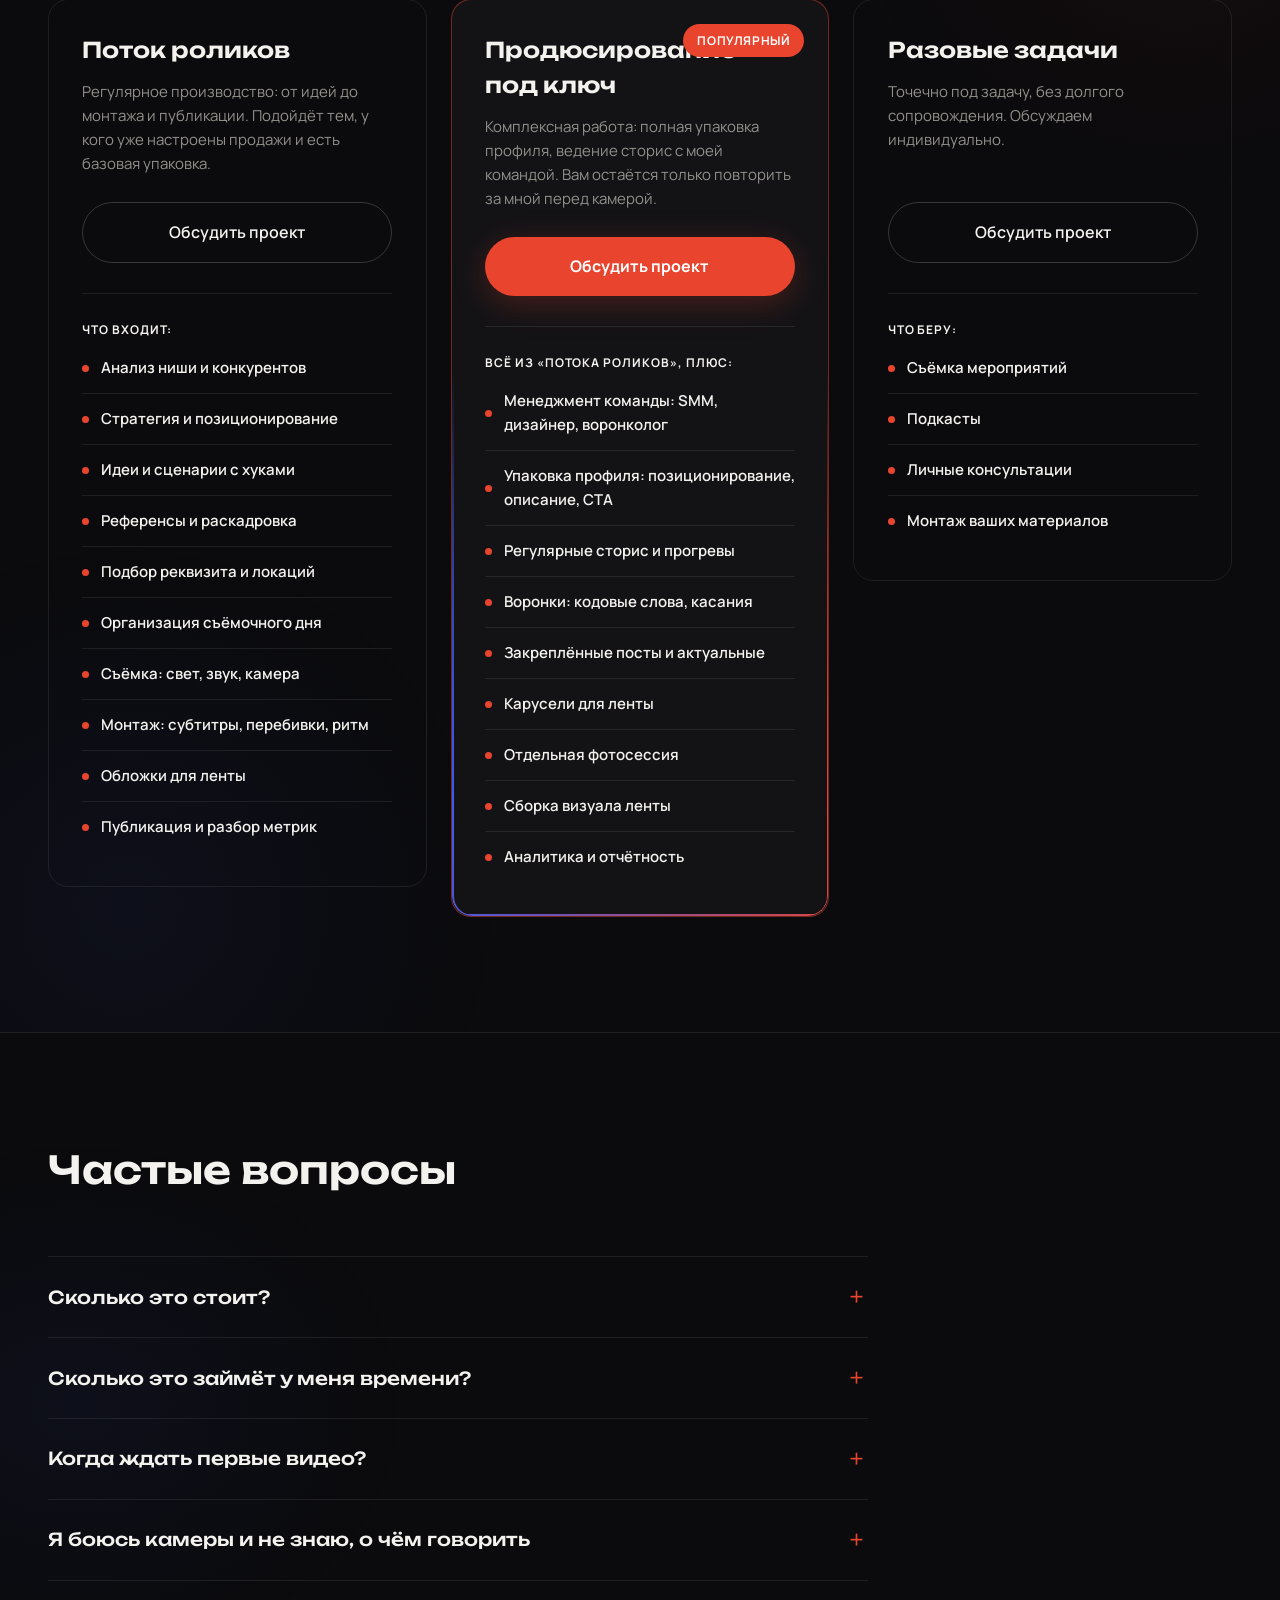
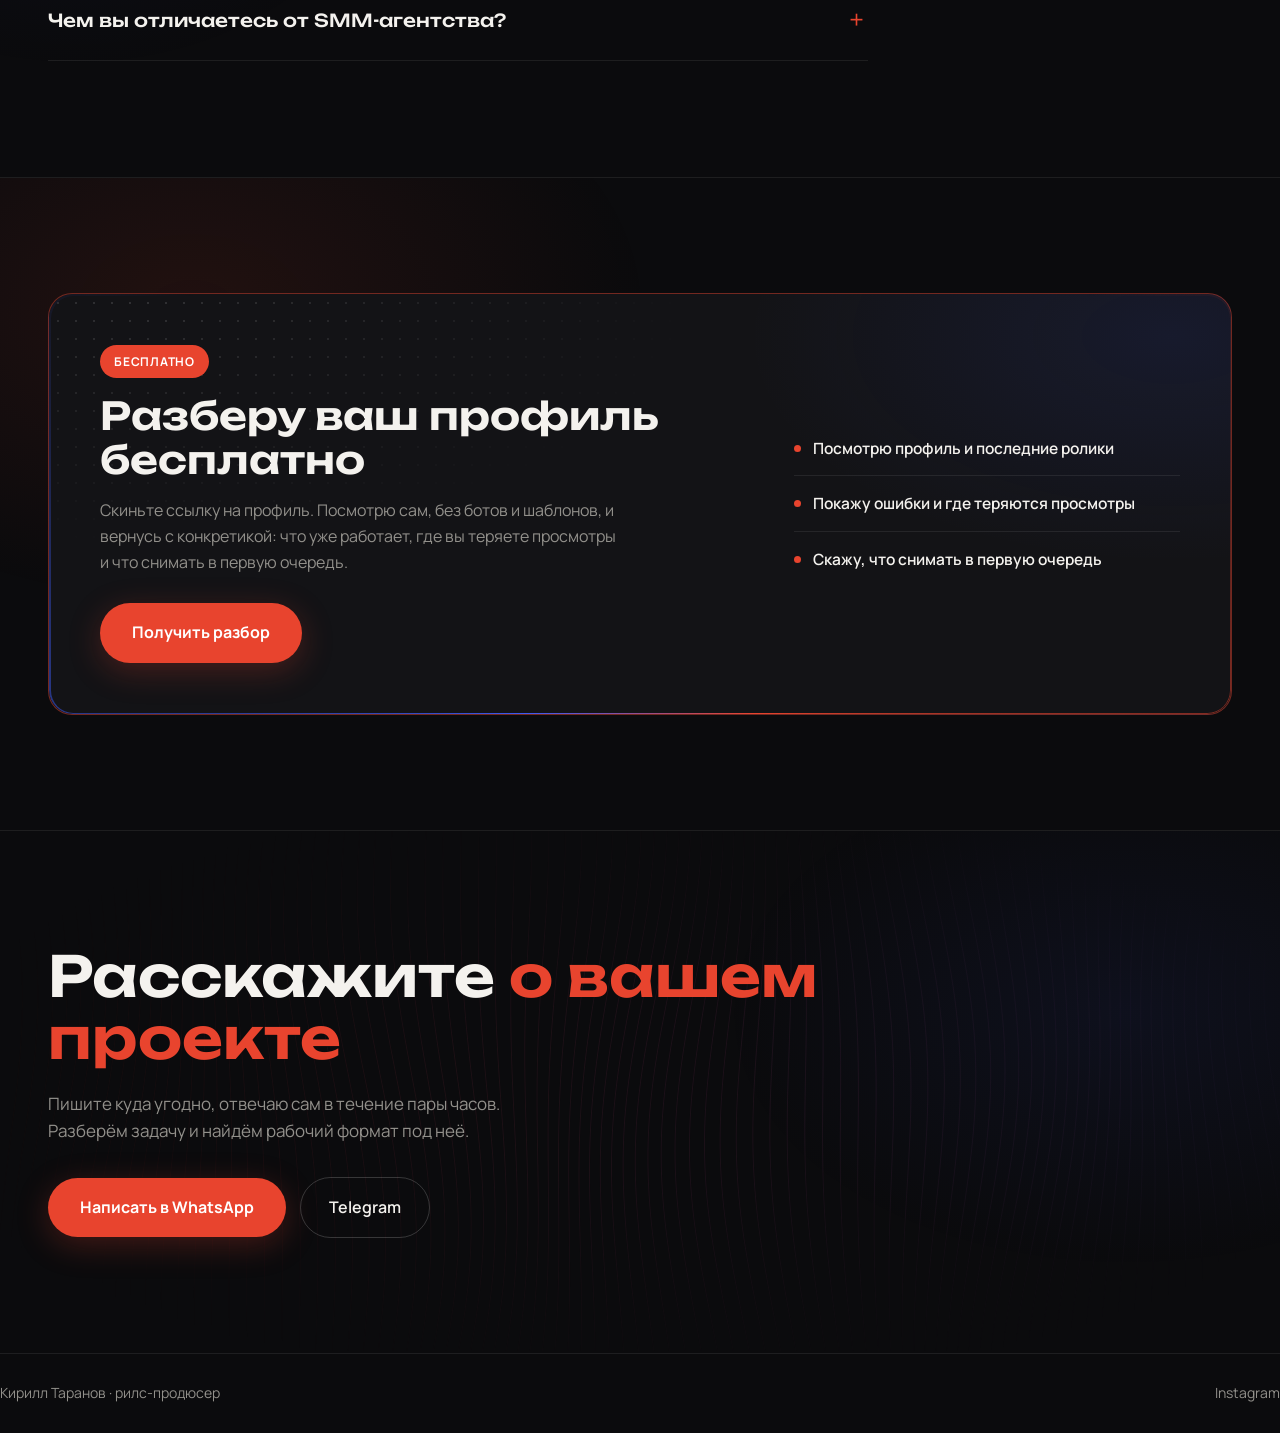
==== commit 11521051: "Три решения с 21st.dev в своём стиле: дрейфующие пилюли в первом экране, поле волнистых линий фоном " ====
--- a/index.html
+++ b/index.html
@@ -52,6 +52,10 @@
 </nav>
 
 <header class="hero" id="top">
+  <div class="hero-shapes" aria-hidden="true">
+    <span class="shape-1"></span><span class="shape-2"></span><span class="shape-3"></span>
+    <span class="shape-4"></span><span class="shape-5"></span>
+  </div>
   <div class="dots" aria-hidden="true"></div>
   <div class="hero-spot" aria-hidden="true"></div>
   <div class="wrap hero-grid">
@@ -194,9 +198,12 @@
   <div class="wrap">
     <h2 class="section-title display reveal" data-i18n="srv.title">Форматы работы</h2>
     <div class="srv-grid">
+
       <div class="srv-card reveal">
         <h3 class="display" data-i18n="srv.1h">Поток роликов</h3>
         <p data-i18n="srv.1t">Регулярное производство: от идей до монтажа и публикации. Подойдёт тем, у кого уже настроены продажи и есть базовая упаковка.</p>
+        <a class="btn-ghost srv-cta" href="#" data-contact="whatsapp" data-i18n="srv.cta">Обсудить проект</a>
+        <h4 class="srv-inc" data-i18n="srv.1inc">Что входит:</h4>
         <ul>
           <li data-i18n="srv.1li1">Анализ ниши и конкурентов</li>
           <li data-i18n="srv.1li2">Стратегия и позиционирование</li>
@@ -210,12 +217,14 @@
           <li data-i18n="srv.1li10">Публикация и разбор метрик</li>
         </ul>
       </div>
+
       <div class="srv-card srv-featured reveal">
         <span class="srv-badge" data-i18n="srv.badge">популярный</span>
         <h3 class="display" data-i18n="srv.2h">Продюсирование под ключ</h3>
         <p data-i18n="srv.2t">Комплексная работа: полная упаковка профиля, ведение сторис с моей командой. Вам остаётся только повторить за мной перед камерой.</p>
+        <a class="btn-primary srv-cta" href="#" data-contact="whatsapp" data-i18n="srv.cta">Обсудить проект</a>
+        <h4 class="srv-inc" data-i18n="srv.2inc">Всё из «Потока роликов», плюс:</h4>
         <ul>
-          <li data-i18n="srv.2li1">Всё из «Потока роликов»</li>
           <li data-i18n="srv.2li2">Менеджмент команды: SMM, дизайнер, воронколог</li>
           <li data-i18n="srv.2li3">Упаковка профиля: позиционирование, описание, CTA</li>
           <li data-i18n="srv.2li4">Регулярные сторис и прогревы</li>
@@ -227,15 +236,20 @@
           <li data-i18n="srv.2li10">Аналитика и отчётность</li>
         </ul>
       </div>
-    </div>
-    <div class="srv-mini reveal">
-      <h3 class="display" data-i18n="srv.3h">Разовые задачи</h3>
-      <p><span data-i18n="srv.3t">Точечно под задачу: съёмка мероприятий, подкастов, личные консультации. Обсуждаем индивидуально.</span></p>
-      <div class="srv-mini-chips">
-        <span data-i18n="srv.3li1">мероприятия</span>
-        <span data-i18n="srv.3li2">подкасты</span>
-        <span data-i18n="srv.3li3">личные консультации</span>
-      </div>
+
+      <div class="srv-card reveal">
+        <h3 class="display" data-i18n="srv.3h">Разовые задачи</h3>
+        <p data-i18n="srv.3t">Точечно под задачу, без долгого сопровождения. Обсуждаем индивидуально.</p>
+        <a class="btn-ghost srv-cta" href="#" data-contact="whatsapp" data-i18n="srv.cta">Обсудить проект</a>
+        <h4 class="srv-inc" data-i18n="srv.3inc">Что беру:</h4>
+        <ul>
+          <li data-i18n="srv.3li1">Съёмка мероприятий</li>
+          <li data-i18n="srv.3li2">Подкасты</li>
+          <li data-i18n="srv.3li3">Личные консультации</li>
+          <li data-i18n="srv.3li4">Монтаж ваших материалов</li>
+        </ul>
+      </div>
+
     </div>
   </div>
 </section>
@@ -288,6 +302,7 @@
 </section>
 
 <section class="section contact" id="contact">
+  <canvas class="waves" id="waves" aria-hidden="true"></canvas>
   <div class="wrap">
     <h2 class="display reveal" data-i18n="contact.title">Расскажите <em>о вашем проекте</em></h2>
     <p class="reveal" data-i18n="contact.sub">Пишите куда угодно, отвечаю сам в течение пары часов. Разберём задачу и найдём рабочий формат под неё.</p>
--- a/css/styles.css
+++ b/css/styles.css
@@ -119,6 +119,44 @@
 }
 @keyframes dotsIn { from { opacity: 0; transform: scale(1.06); } to { opacity: 1; transform: none; } }
 
+/* ---------- ДРЕЙФУЮЩИЕ ПИЛЮЛИ (первый экран) ----------
+   Вытянутые размытые фигуры под углами, медленно плывут.
+   Угол держим в --rot, чтобы анимация сдвига его не сбивала. */
+.hero-shapes { position: absolute; inset: 0; z-index: 0; pointer-events: none; overflow: hidden; }
+.hero-shapes span {
+  position: absolute; display: block;
+  border-radius: 999px;
+  border: 1px solid rgba(255, 255, 255, 0.05);
+  filter: blur(2px);
+  transform: rotate(var(--rot)) translateY(0);
+  animation: floatPill var(--dur, 14s) ease-in-out infinite;
+  animation-delay: var(--delay, 0s);
+}
+@keyframes floatPill {
+  0%, 100% { transform: rotate(var(--rot)) translateY(0); }
+  50% { transform: rotate(var(--rot)) translateY(-24px); }
+}
+.shape-1 { --rot: 12deg;  --dur: 15s; width: min(520px, 48vw); height: 128px; left: -7%; top: 15%;
+  background: linear-gradient(90deg, rgba(232, 68, 46, 0.16), transparent 72%); }
+.shape-2 { --rot: -18deg; --dur: 18s; --delay: -4s; width: min(400px, 40vw); height: 108px; right: -5%; top: 62%;
+  background: linear-gradient(90deg, rgba(61, 90, 241, 0.16), transparent 72%); }
+.shape-3 { --rot: -8deg;  --dur: 13s; --delay: -2s; width: min(280px, 30vw); height: 82px; left: 10%; bottom: 6%;
+  background: linear-gradient(90deg, rgba(232, 68, 46, 0.11), transparent 72%); }
+.shape-4 { --rot: 22deg;  --dur: 16s; --delay: -6s; width: min(210px, 22vw); height: 62px; right: 24%; top: 7%;
+  background: linear-gradient(90deg, rgba(61, 90, 241, 0.13), transparent 72%); }
+.shape-5 { --rot: -30deg; --dur: 12s; --delay: -8s; width: min(150px, 18vw); height: 46px; left: 40%; top: 46%;
+  background: linear-gradient(90deg, rgba(255, 255, 255, 0.06), transparent 72%); }
+@media (prefers-reduced-motion: reduce) { .hero-shapes span { animation: none; } }
+
+/* ---------- ВОЛНЫ (фон контактов) ---------- */
+.waves {
+  position: absolute; inset: 0; z-index: 0;
+  width: 100%; height: 100%;
+  pointer-events: none; opacity: 0.55;
+  -webkit-mask-image: radial-gradient(ellipse 75% 75% at 50% 50%, #000 20%, transparent 78%);
+  mask-image: radial-gradient(ellipse 75% 75% at 50% 50%, #000 20%, transparent 78%);
+}
+
 /* ---------- СВЕТ ЗА КУРСОРОМ (первый экран) ----------
    Пятно тянется за мышкой. Только для мыши: на тач-экранах не включаем. */
 .hero-spot {
@@ -562,12 +600,22 @@
 
 /* ---------- SERVICES ---------- */
 .services { border-top: 1px solid var(--line); }
-.srv-grid { display: grid; grid-template-columns: 1fr 1fr; gap: clamp(16px, 2vw, 24px); }
+.srv-grid { display: grid; grid-template-columns: repeat(3, 1fr); gap: clamp(16px, 2vw, 24px); align-items: start; }
 .srv-card {
   border: 1px solid var(--line); border-radius: 20px;
-  padding: clamp(28px, 3.4vw, 48px);
+  padding: clamp(24px, 2.6vw, 36px);
   position: relative;
-}
+  display: flex; flex-direction: column;
+}
+/* кнопка у каждого тарифа + разделитель перед списком */
+.srv-cta { width: 100%; justify-content: center; margin-bottom: clamp(22px, 2.4vw, 30px); }
+.srv-inc {
+  border-top: 1px solid var(--line);
+  padding-top: clamp(20px, 2.2vw, 26px);
+  font-size: 12px; font-weight: 700; letter-spacing: 0.08em; text-transform: uppercase;
+  color: var(--text); margin-bottom: 4px;
+}
+.srv-card li:first-child { border-top: none; }
 .srv-featured { background: var(--bg-soft); border-color: rgba(232, 68, 46, 0.45); }
 .srv-badge {
   position: absolute; top: 24px; right: 24px;
@@ -575,8 +623,10 @@
   font-size: 12px; font-weight: 700; letter-spacing: 0.05em; text-transform: uppercase;
   padding: 7px 14px; border-radius: 100px;
 }
-.srv-card h3 { font-size: clamp(19px, 1.9vw, 26px); font-weight: 600; margin-bottom: 12px; max-width: 14ch; }
-.srv-card > p { color: var(--muted); margin-bottom: 28px; max-width: 44ch; }
+.srv-card h3 { font-size: clamp(19px, 1.7vw, 24px); font-weight: 600; margin-bottom: 12px; max-width: 14ch; }
+.srv-card > p { color: var(--muted); margin-bottom: 24px; max-width: 44ch; font-size: 15px; }
+/* описания разной длины: выравниваем кнопки по одной линии */
+@media (min-width: 861px) { .srv-card > p { min-height: 6.5em; } }
 .srv-card ul { list-style: none; }
 .srv-card li {
   padding: 13px 0; border-top: 1px solid var(--line);
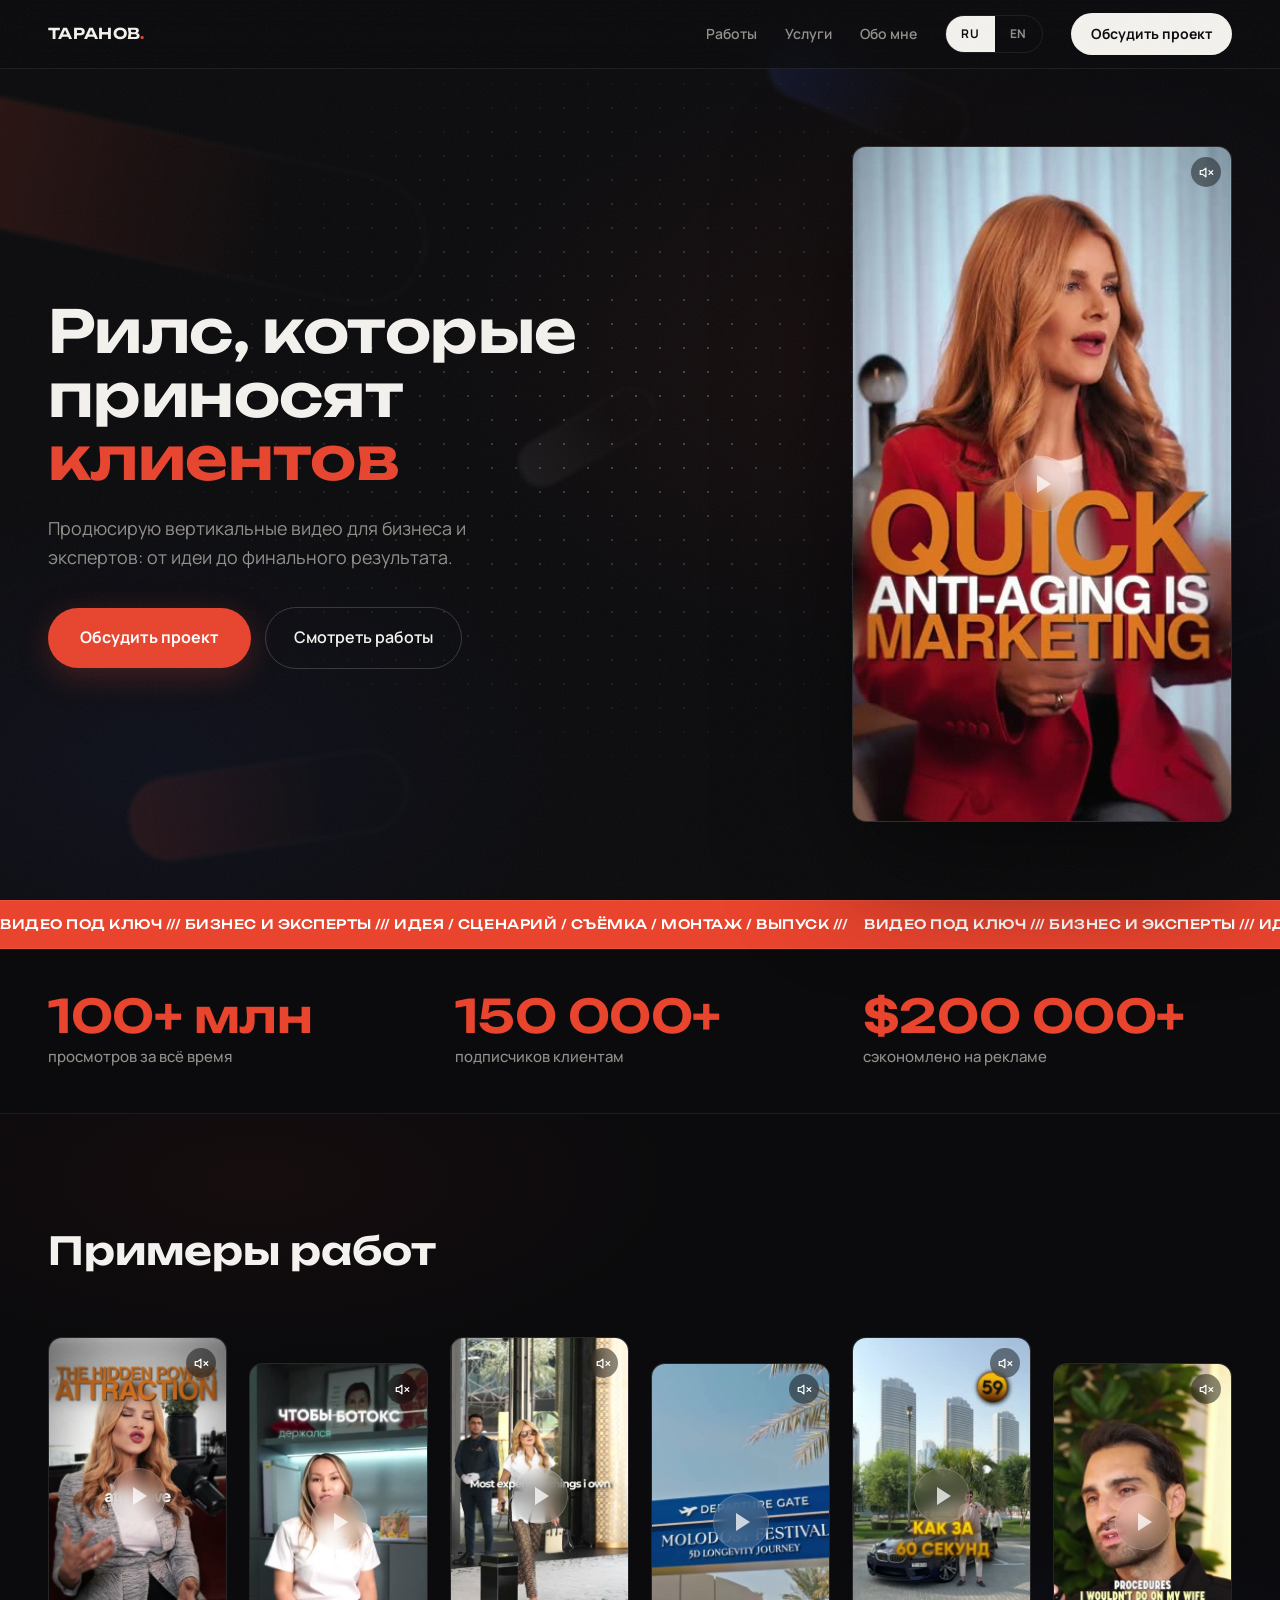
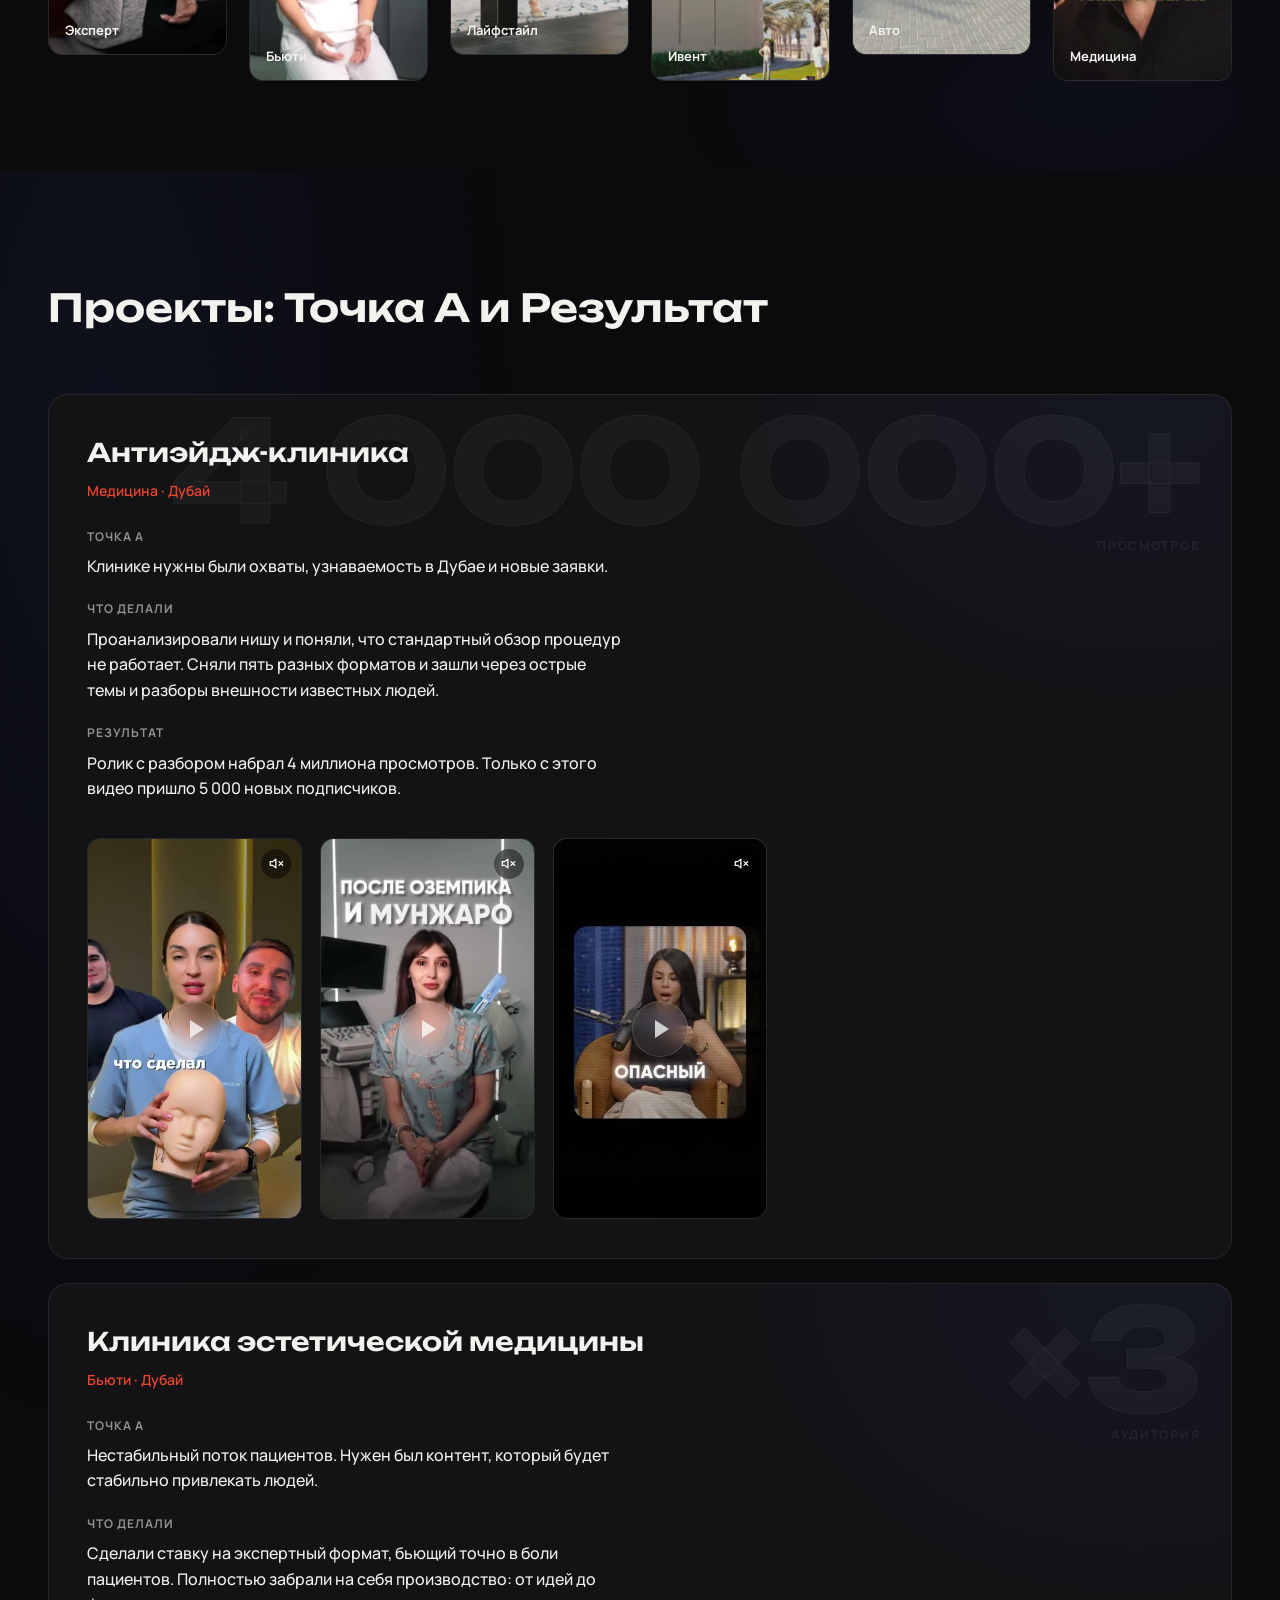
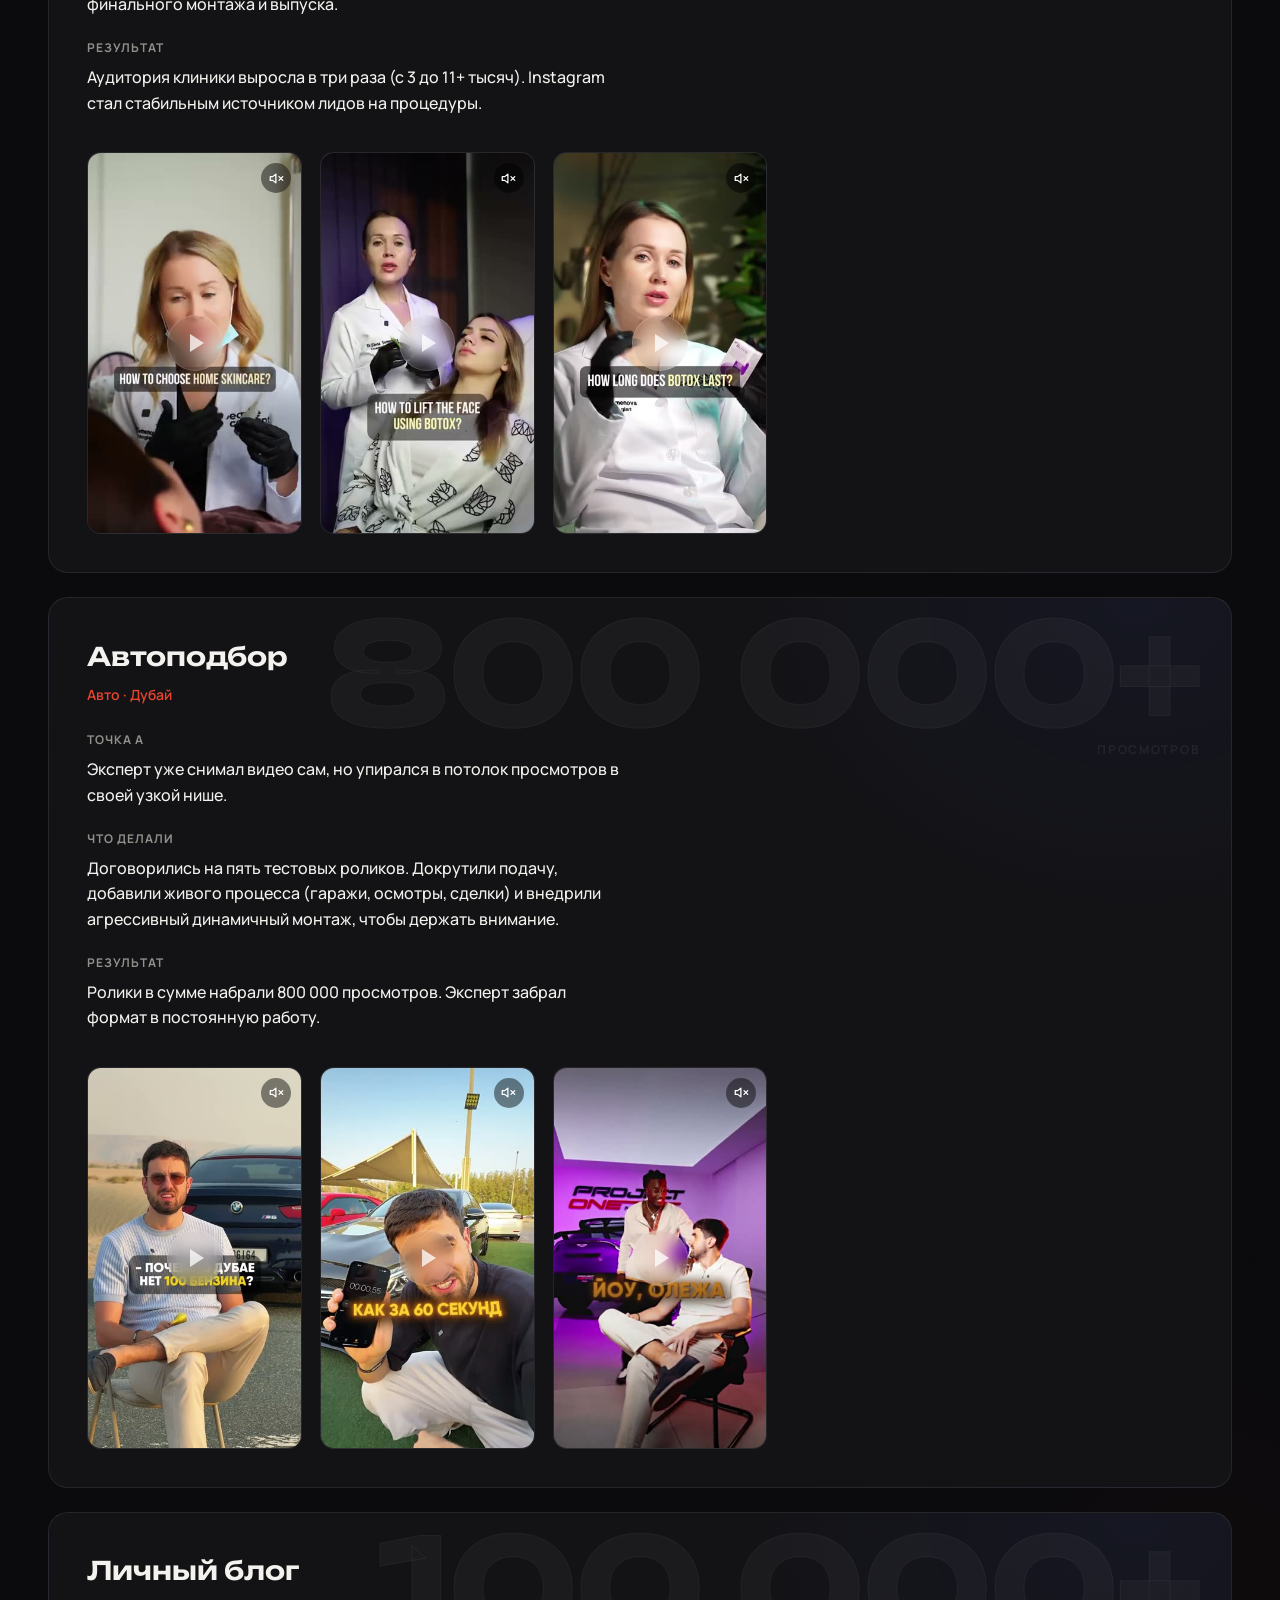
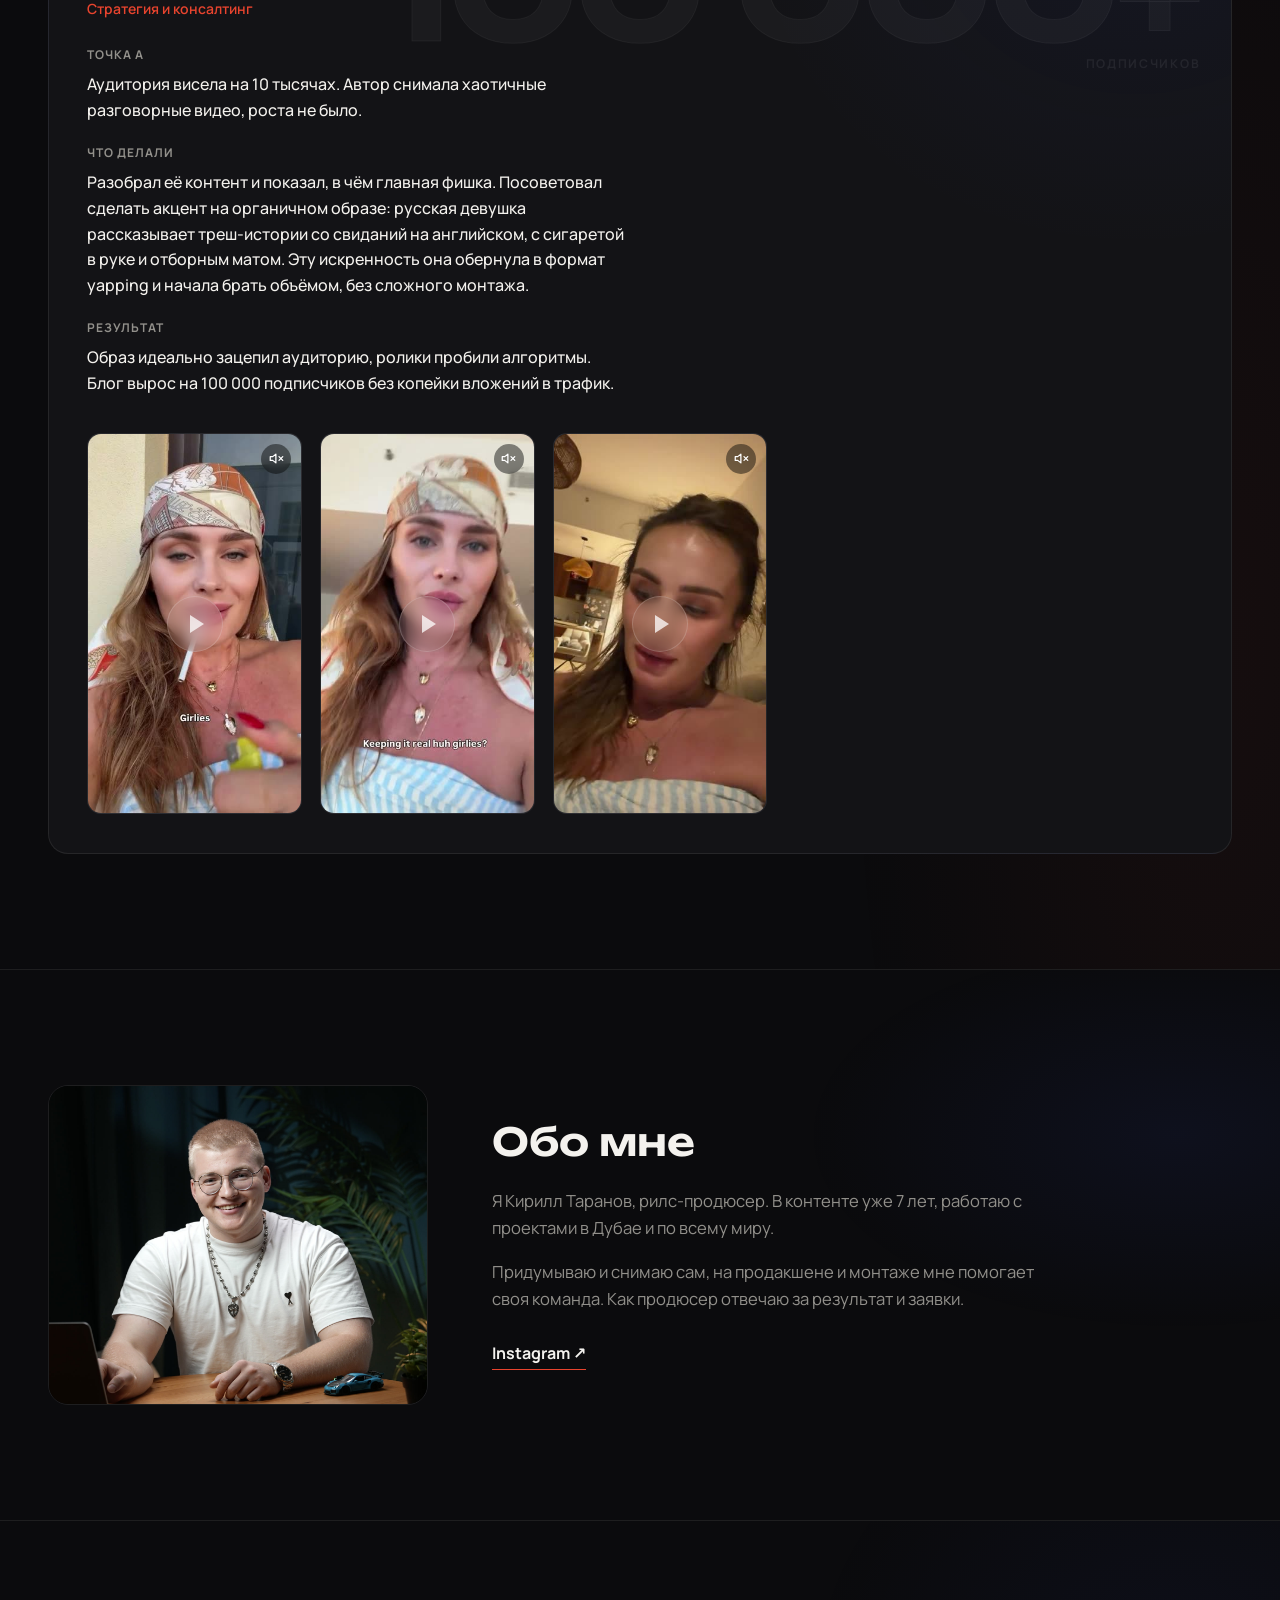
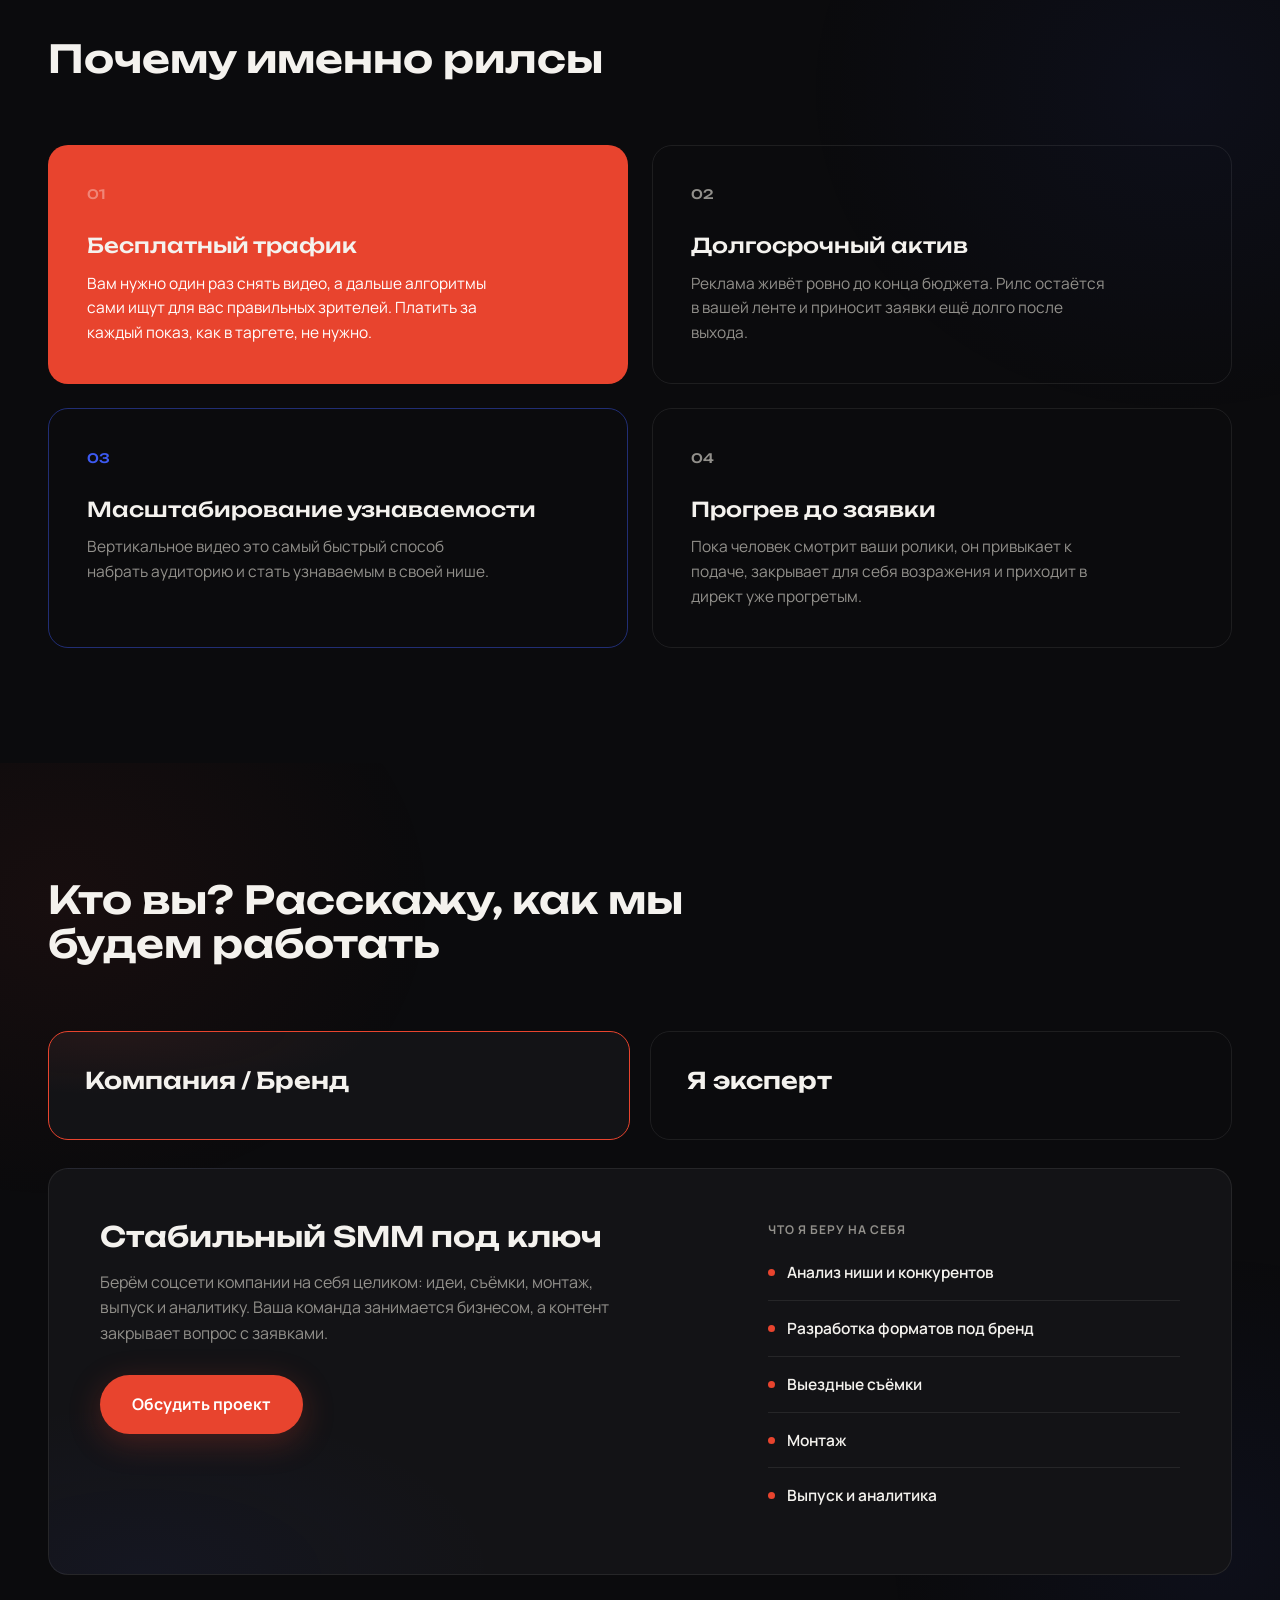
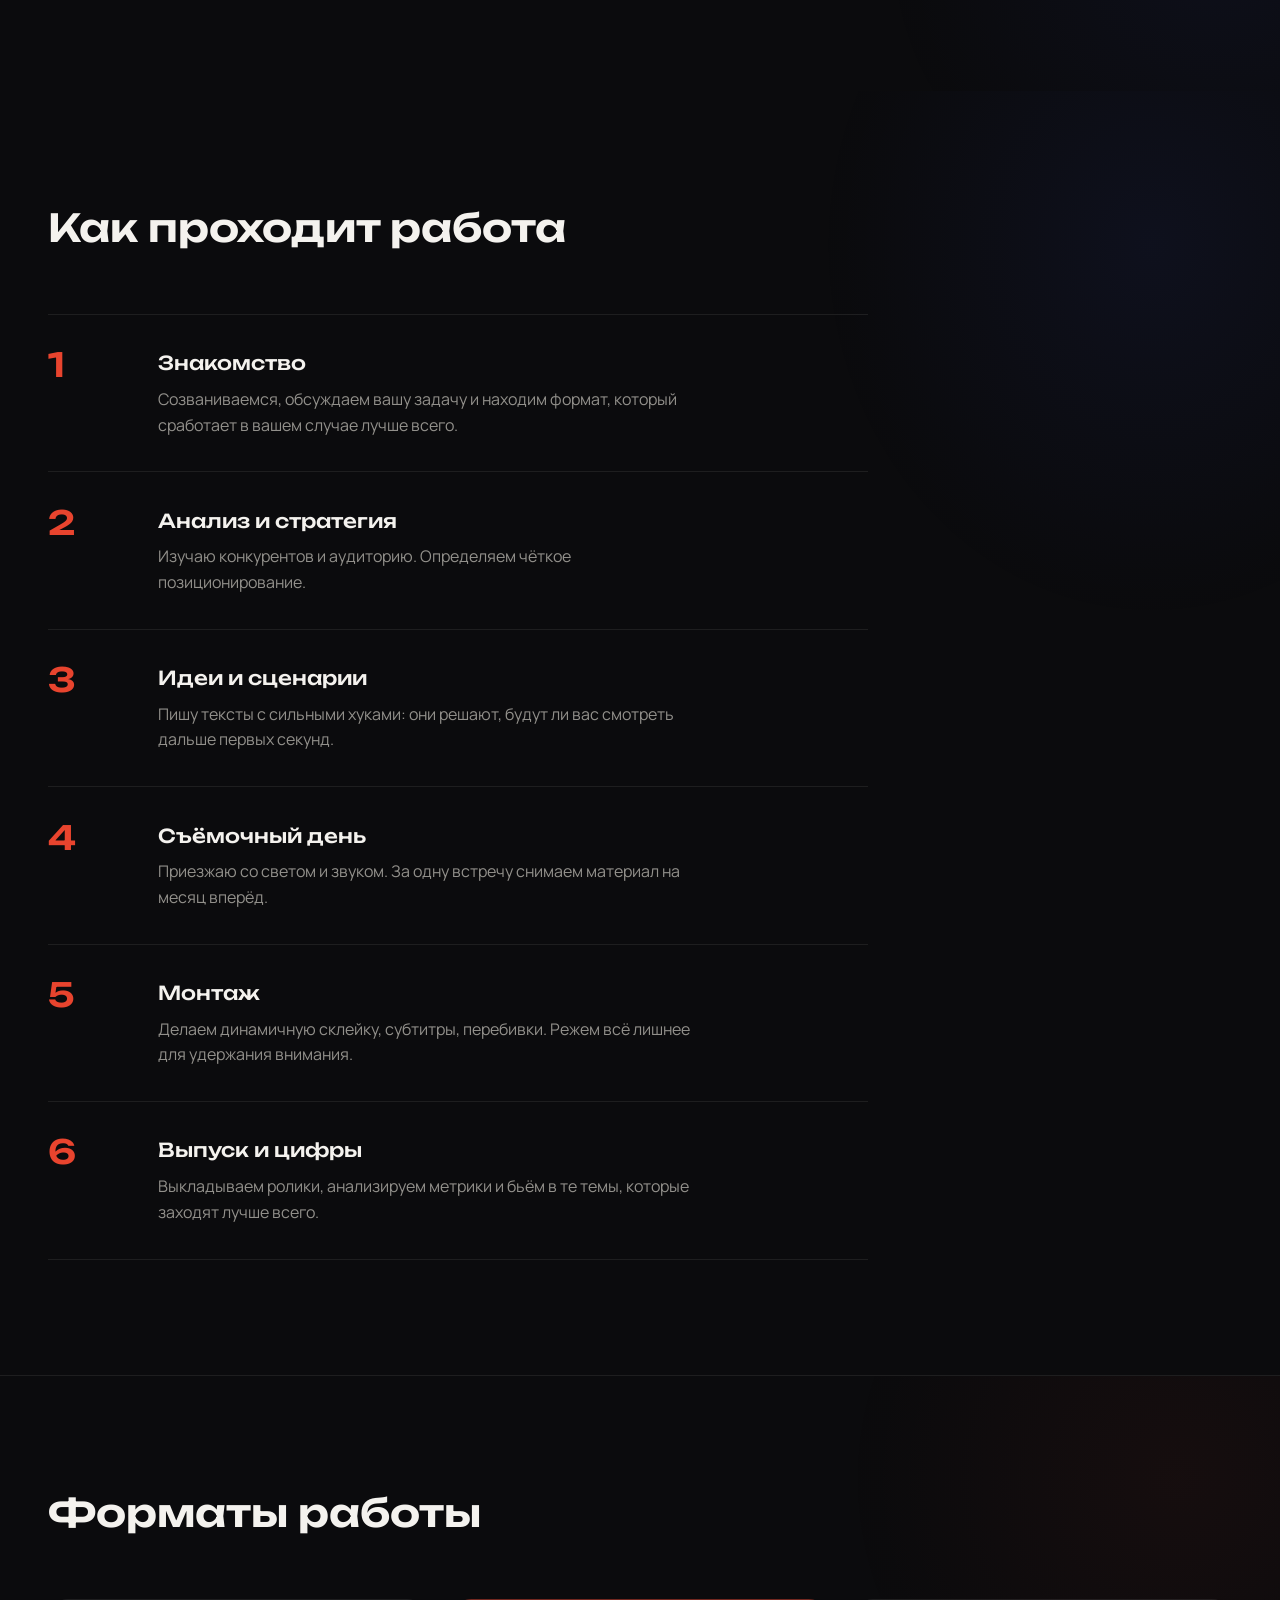
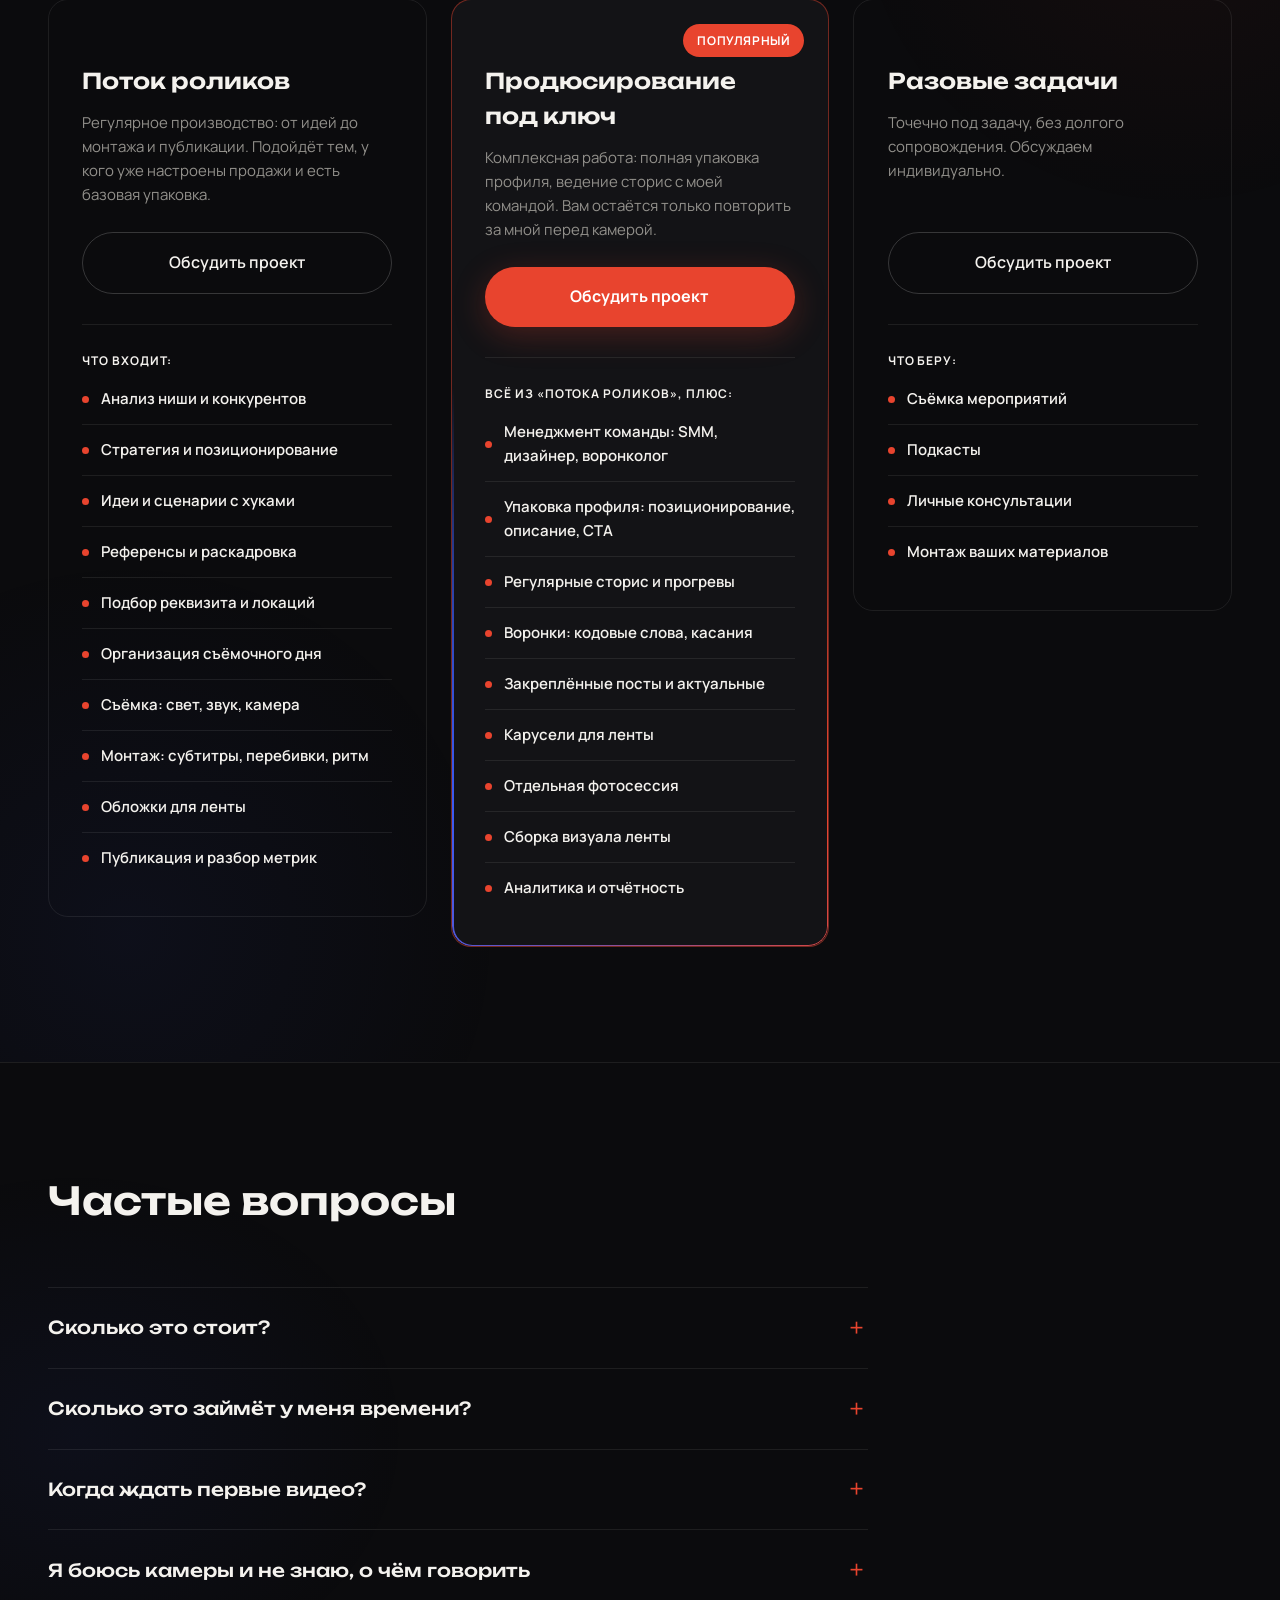
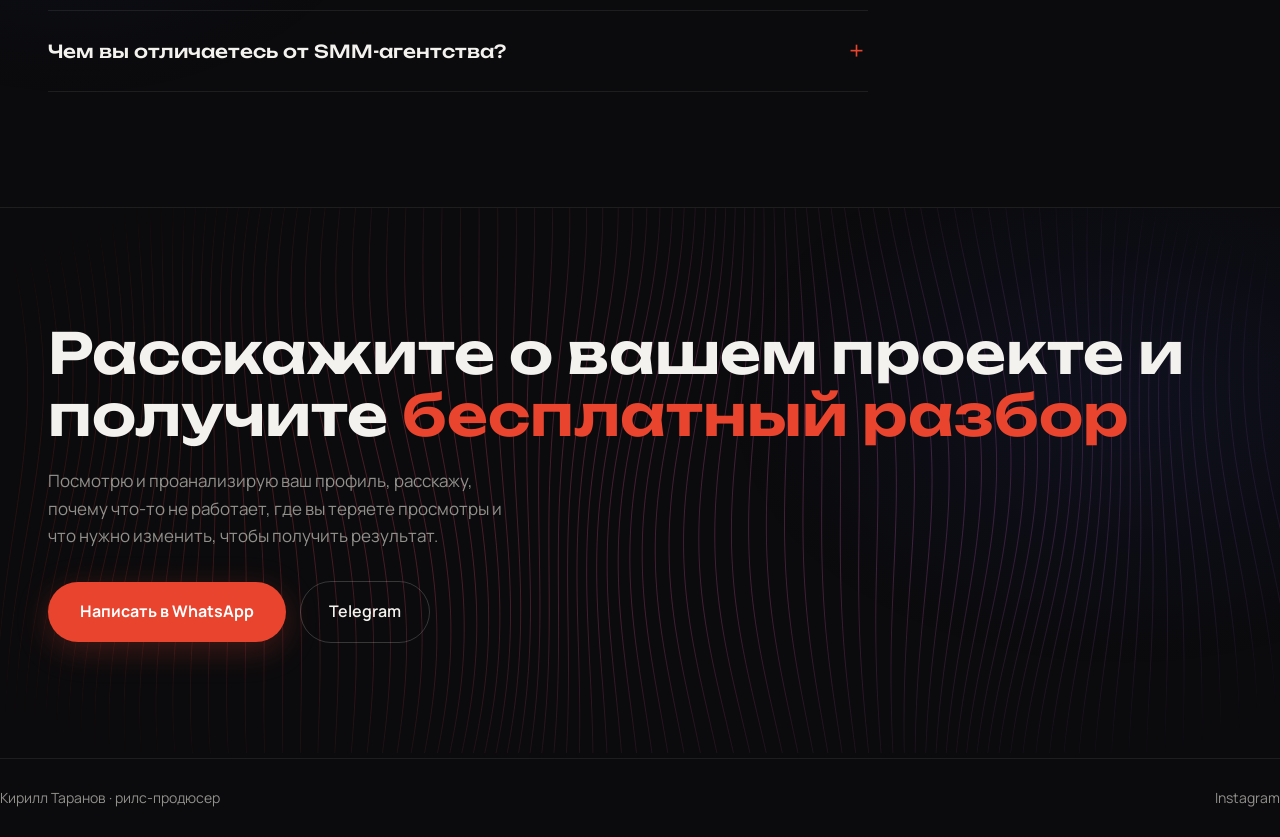
==== commit c3ea42cf: "Свет за курсором теперь виден только внутри точек (маска той же сеткой), точки ярче; оффер слит с ко" ====
--- a/index.html
+++ b/index.html
@@ -56,8 +56,8 @@
     <span class="shape-1"></span><span class="shape-2"></span><span class="shape-3"></span>
     <span class="shape-4"></span><span class="shape-5"></span>
   </div>
+  <div class="hero-spot" aria-hidden="true"></div>
   <div class="dots" aria-hidden="true"></div>
-  <div class="hero-spot" aria-hidden="true"></div>
   <div class="wrap hero-grid">
     <div class="hero-copy reveal">
       <h1 class="display" data-i18n="hero.h1">Рилс, которые приносят <em>клиентов</em></h1>
@@ -282,32 +282,13 @@
   </div>
 </section>
 
-<section class="section offer" id="offer">
-  <div class="wrap">
-    <div class="offer-card reveal">
-      <div class="dots dots-soft" aria-hidden="true"></div>
-      <div class="offer-copy">
-        <span class="offer-badge" data-i18n="offer.badge">бесплатно</span>
-        <h2 class="display" data-i18n="offer.h">Разберу ваш профиль бесплатно</h2>
-        <p data-i18n="offer.t">Скиньте ссылку на профиль. Посмотрю сам, без ботов и шаблонов, и вернусь с конкретикой: что уже работает, где вы теряете просмотры и что снимать в первую очередь.</p>
-        <a class="btn-primary" href="#" data-contact="whatsapp-audit" data-i18n="offer.cta">Получить разбор</a>
-      </div>
-      <ul class="offer-list">
-        <li data-i18n="offer.li1">Посмотрю профиль и последние ролики</li>
-        <li data-i18n="offer.li2">Покажу ошибки и где теряются просмотры</li>
-        <li data-i18n="offer.li3">Скажу, что снимать в первую очередь</li>
-      </ul>
-    </div>
-  </div>
-</section>
-
 <section class="section contact" id="contact">
   <canvas class="waves" id="waves" aria-hidden="true"></canvas>
   <div class="wrap">
-    <h2 class="display reveal" data-i18n="contact.title">Расскажите <em>о вашем проекте</em></h2>
-    <p class="reveal" data-i18n="contact.sub">Пишите куда угодно, отвечаю сам в течение пары часов. Разберём задачу и найдём рабочий формат под неё.</p>
+    <h2 class="display reveal" data-i18n="contact.title">Расскажите о вашем проекте и получите <em>бесплатный разбор</em></h2>
+    <p class="reveal" data-i18n="contact.sub">Посмотрю и проанализирую ваш профиль, расскажу, почему что-то не работает, где вы теряете просмотры и что нужно изменить, чтобы получить результат.</p>
     <div class="cta-row reveal">
-      <a class="btn-primary" href="#" data-contact="whatsapp" data-i18n="contact.wa">Написать в WhatsApp</a>
+      <a class="btn-primary" href="#" data-contact="whatsapp-audit" data-i18n="contact.wa">Написать в WhatsApp</a>
       <a class="btn-ghost" href="#" data-contact="telegram" data-i18n="contact.tg">Telegram</a>
     </div>
   </div>
--- a/css/styles.css
+++ b/css/styles.css
@@ -102,14 +102,14 @@
 .dots {
   position: absolute; inset: 0; z-index: 0;
   pointer-events: none;
-  background-image: radial-gradient(circle, rgba(255, 255, 255, 0.16) 1px, transparent 1.2px);
+  background-image: radial-gradient(circle, rgba(255, 255, 255, 0.24) 1px, transparent 1.2px);
   background-size: 24px 24px;
   -webkit-mask-image: radial-gradient(ellipse 55% 60% at 50% 45%, #000 5%, transparent 72%);
   mask-image: radial-gradient(ellipse 55% 60% at 50% 45%, #000 5%, transparent 72%);
 }
 /* мягкий вариант для карточек: мельче шаг, слабее, свет из левого верха */
 .dots-soft {
-  background-image: radial-gradient(circle, rgba(255, 255, 255, 0.13) 1px, transparent 1.2px);
+  background-image: radial-gradient(circle, rgba(255, 255, 255, 0.2) 1px, transparent 1.2px);
   background-size: 18px 18px;
   -webkit-mask-image: radial-gradient(ellipse 70% 90% at 8% 0%, #000 0%, transparent 68%);
   mask-image: radial-gradient(ellipse 70% 90% at 8% 0%, #000 0%, transparent 68%);
@@ -152,9 +152,9 @@
 .waves {
   position: absolute; inset: 0; z-index: 0;
   width: 100%; height: 100%;
-  pointer-events: none; opacity: 0.55;
-  -webkit-mask-image: radial-gradient(ellipse 75% 75% at 50% 50%, #000 20%, transparent 78%);
-  mask-image: radial-gradient(ellipse 75% 75% at 50% 50%, #000 20%, transparent 78%);
+  pointer-events: none; opacity: 0.9;
+  -webkit-mask-image: radial-gradient(ellipse 80% 80% at 50% 50%, #000 30%, transparent 82%);
+  mask-image: radial-gradient(ellipse 80% 80% at 50% 50%, #000 30%, transparent 82%);
 }
 
 /* ---------- СВЕТ ЗА КУРСОРОМ (первый экран) ----------
@@ -162,8 +162,15 @@
 .hero-spot {
   position: absolute; inset: 0; z-index: 0; pointer-events: none;
   opacity: 0; transition: opacity 0.45s ease;
-  background: radial-gradient(340px circle at var(--mx, 50%) var(--my, 40%),
-              rgba(232, 68, 46, 0.13), rgba(61, 90, 241, 0.06) 45%, transparent 65%);
+  /* яркое пятно за курсором... */
+  background: radial-gradient(320px circle at var(--mx, 50%) var(--my, 40%),
+              rgba(232, 68, 46, 0.95), rgba(61, 90, 241, 0.55) 45%, transparent 66%);
+  /* ...но видно его ТОЛЬКО внутри точек: маска той же сеткой 24px, что и .dots,
+     поэтому точки под курсором словно загораются. */
+  -webkit-mask-image: radial-gradient(circle, #000 1px, transparent 1.2px);
+  -webkit-mask-size: 24px 24px;
+  mask-image: radial-gradient(circle, #000 1px, transparent 1.2px);
+  mask-size: 24px 24px;
 }
 @media (hover: hover) and (pointer: fine) {
   .hero:hover .hero-spot { opacity: 1; }
@@ -603,7 +610,9 @@
 .srv-grid { display: grid; grid-template-columns: repeat(3, 1fr); gap: clamp(16px, 2vw, 24px); align-items: start; }
 .srv-card {
   border: 1px solid var(--line); border-radius: 20px;
-  padding: clamp(24px, 2.6vw, 36px);
+  /* верхний отступ одинаковый у всех: бейдж «популярный» висит в нём,
+     а заголовки при этом стоят на одной линии и ничего не перекрывается */
+  padding: clamp(58px, 5vw, 68px) clamp(24px, 2.6vw, 36px) clamp(24px, 2.6vw, 36px);
   position: relative;
   display: flex; flex-direction: column;
 }
@@ -785,7 +794,7 @@
 }
 .contact h2 {
   font-size: clamp(29px, 4.4vw, 58px);
-  font-weight: 600; line-height: 1.1; max-width: 18ch;
+  font-weight: 600; line-height: 1.1; max-width: 24ch;
   margin-bottom: 20px;
 }
 .contact h2 em { font-style: normal; color: var(--accent); }
@@ -842,7 +851,6 @@
   .showcase-grid { grid-template-columns: repeat(2, 1fr); }
   .showcase-cell:nth-child(even) { transform: translateY(18px); }
   .proof-grid { grid-template-columns: 1fr; gap: 20px; }
-  .srv-badge { position: static; display: inline-block; margin-bottom: 14px; }
   .reviews-grid { grid-template-columns: 1fr; }
   .why-grid { grid-template-columns: 1fr; }
   .aud-tabs { grid-template-columns: 1fr; }
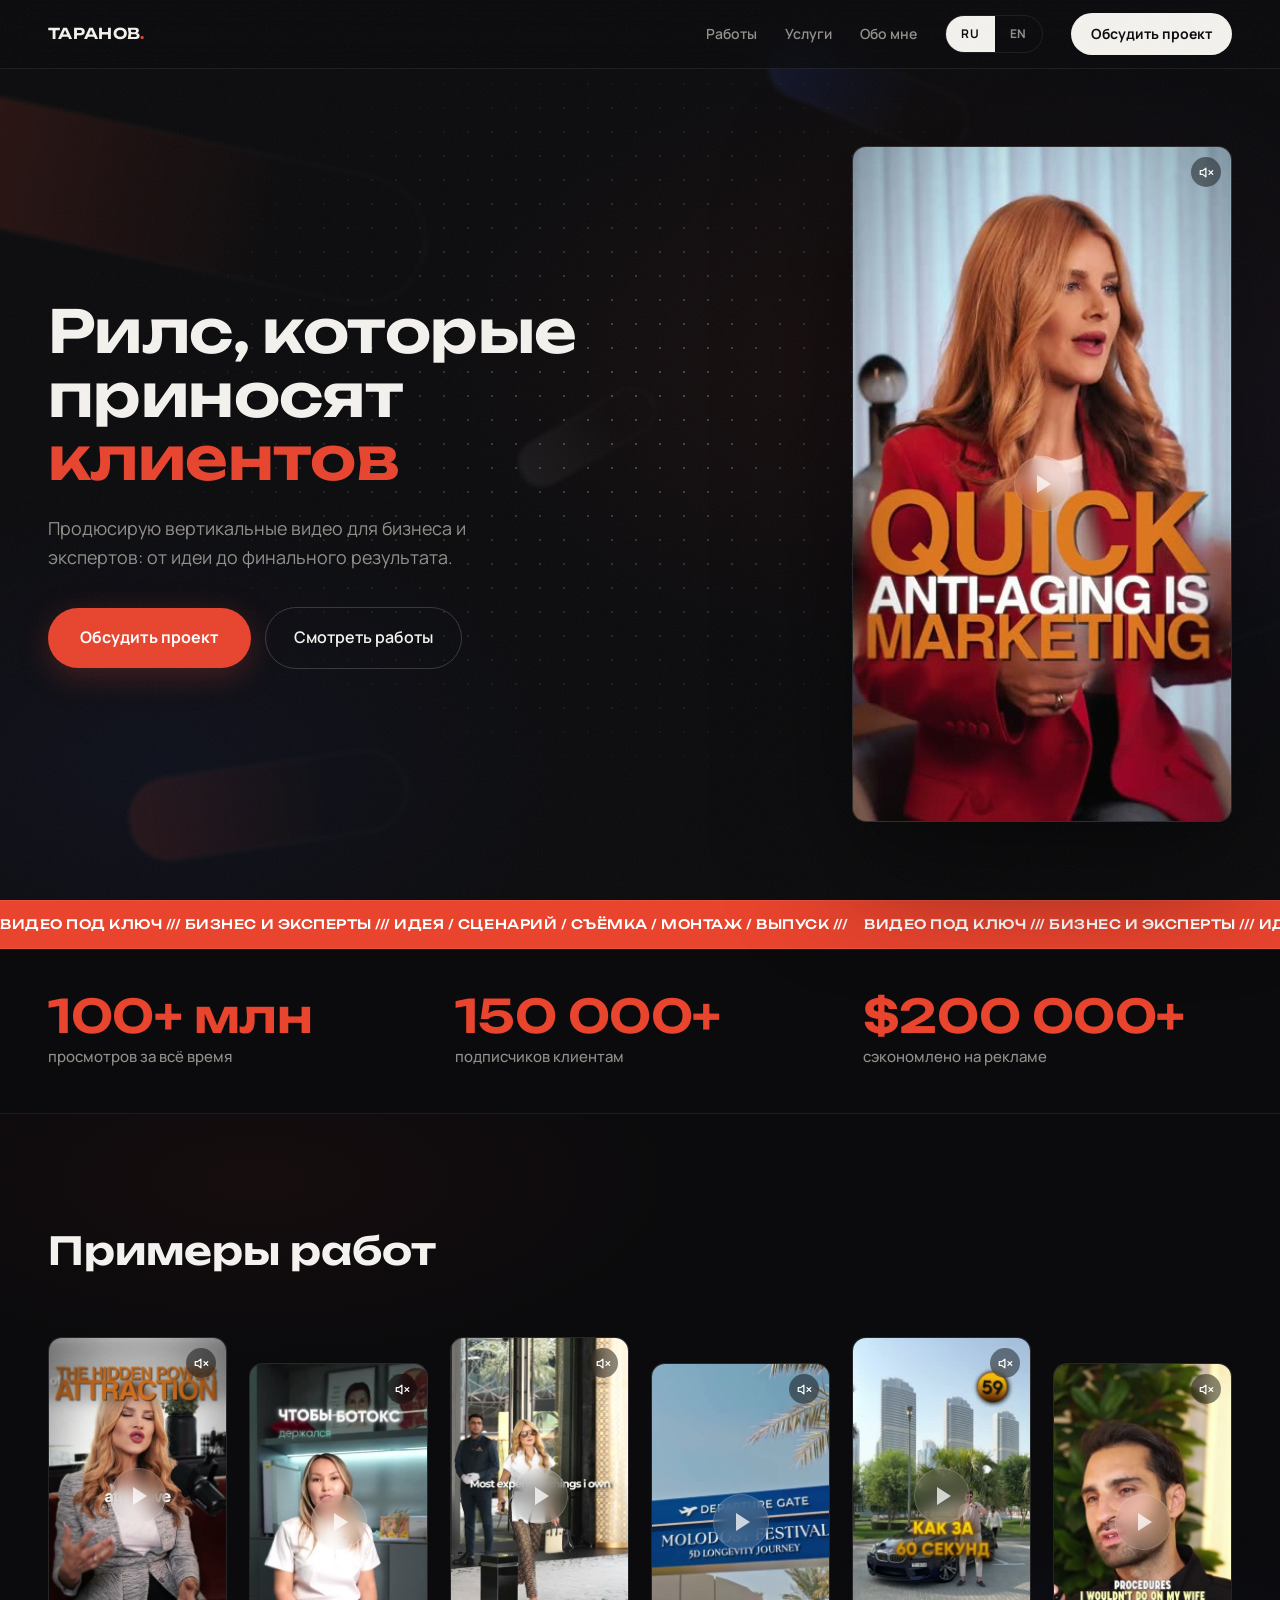
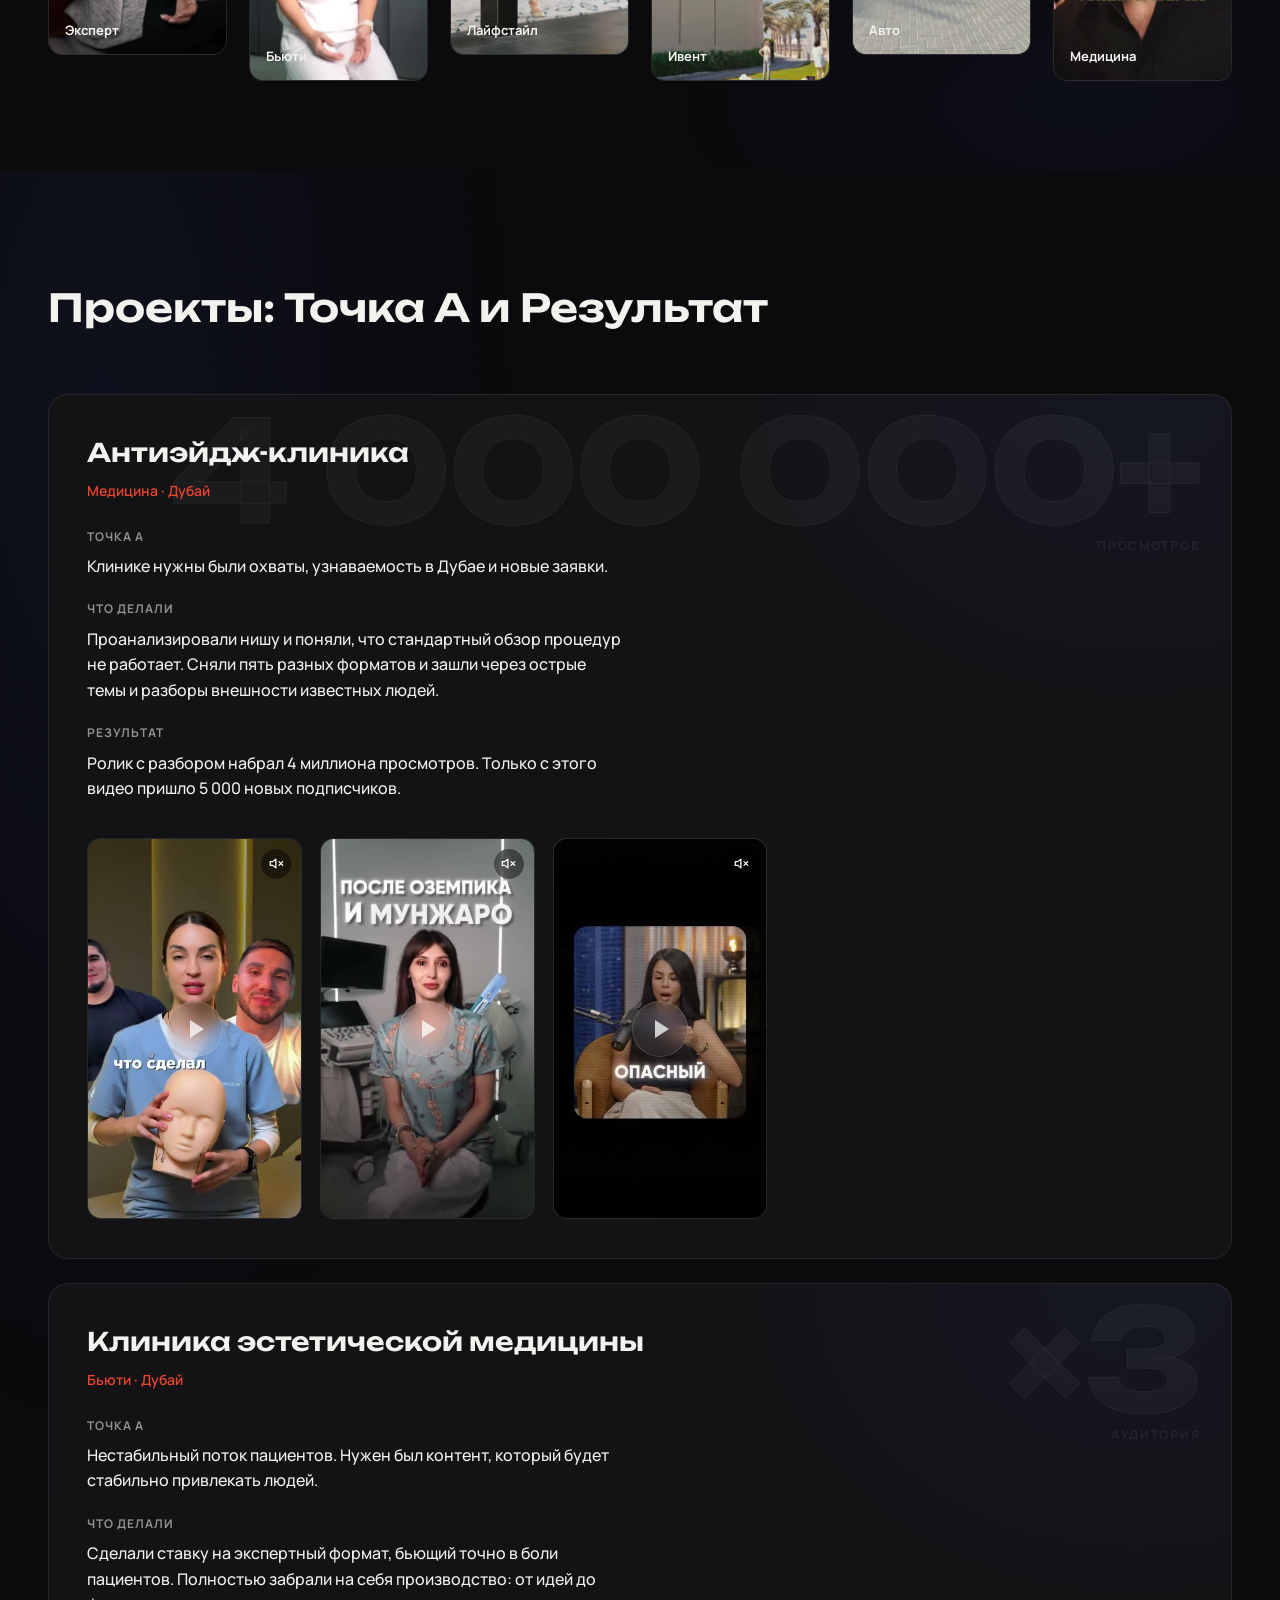
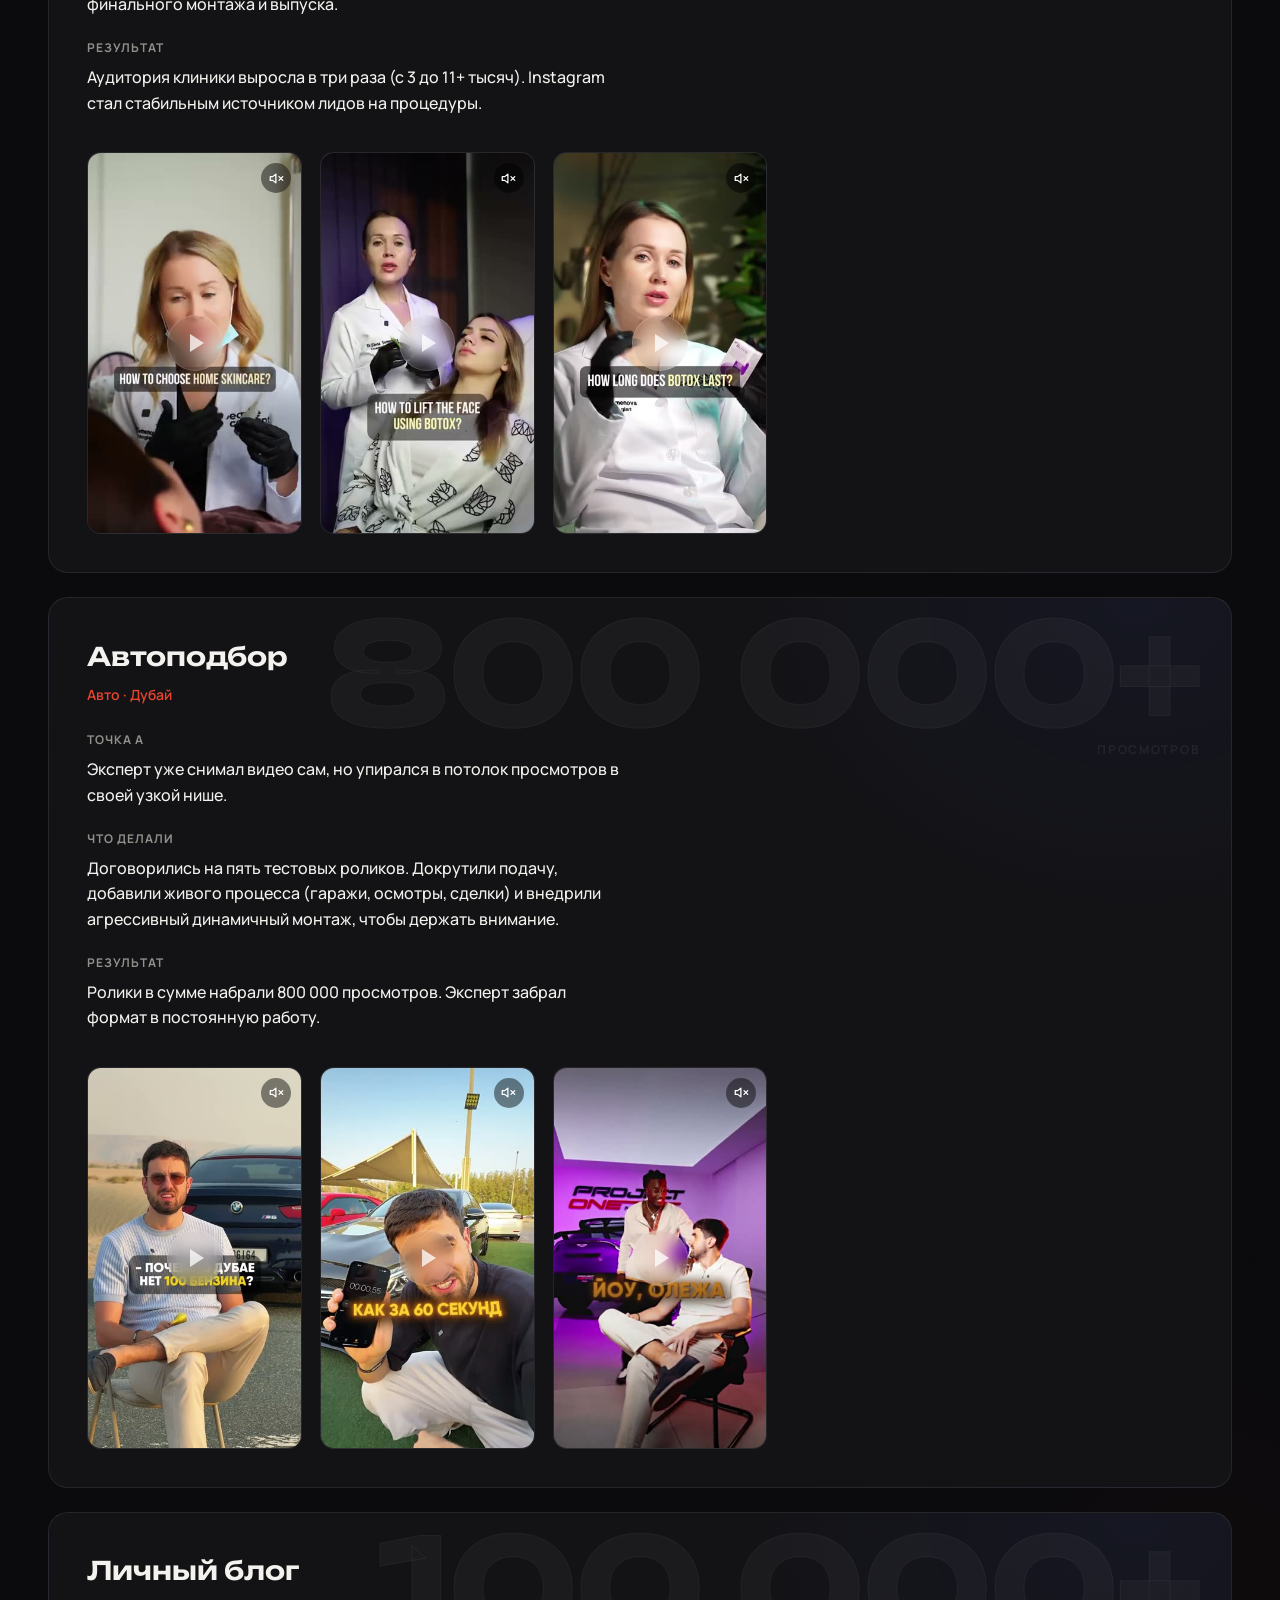
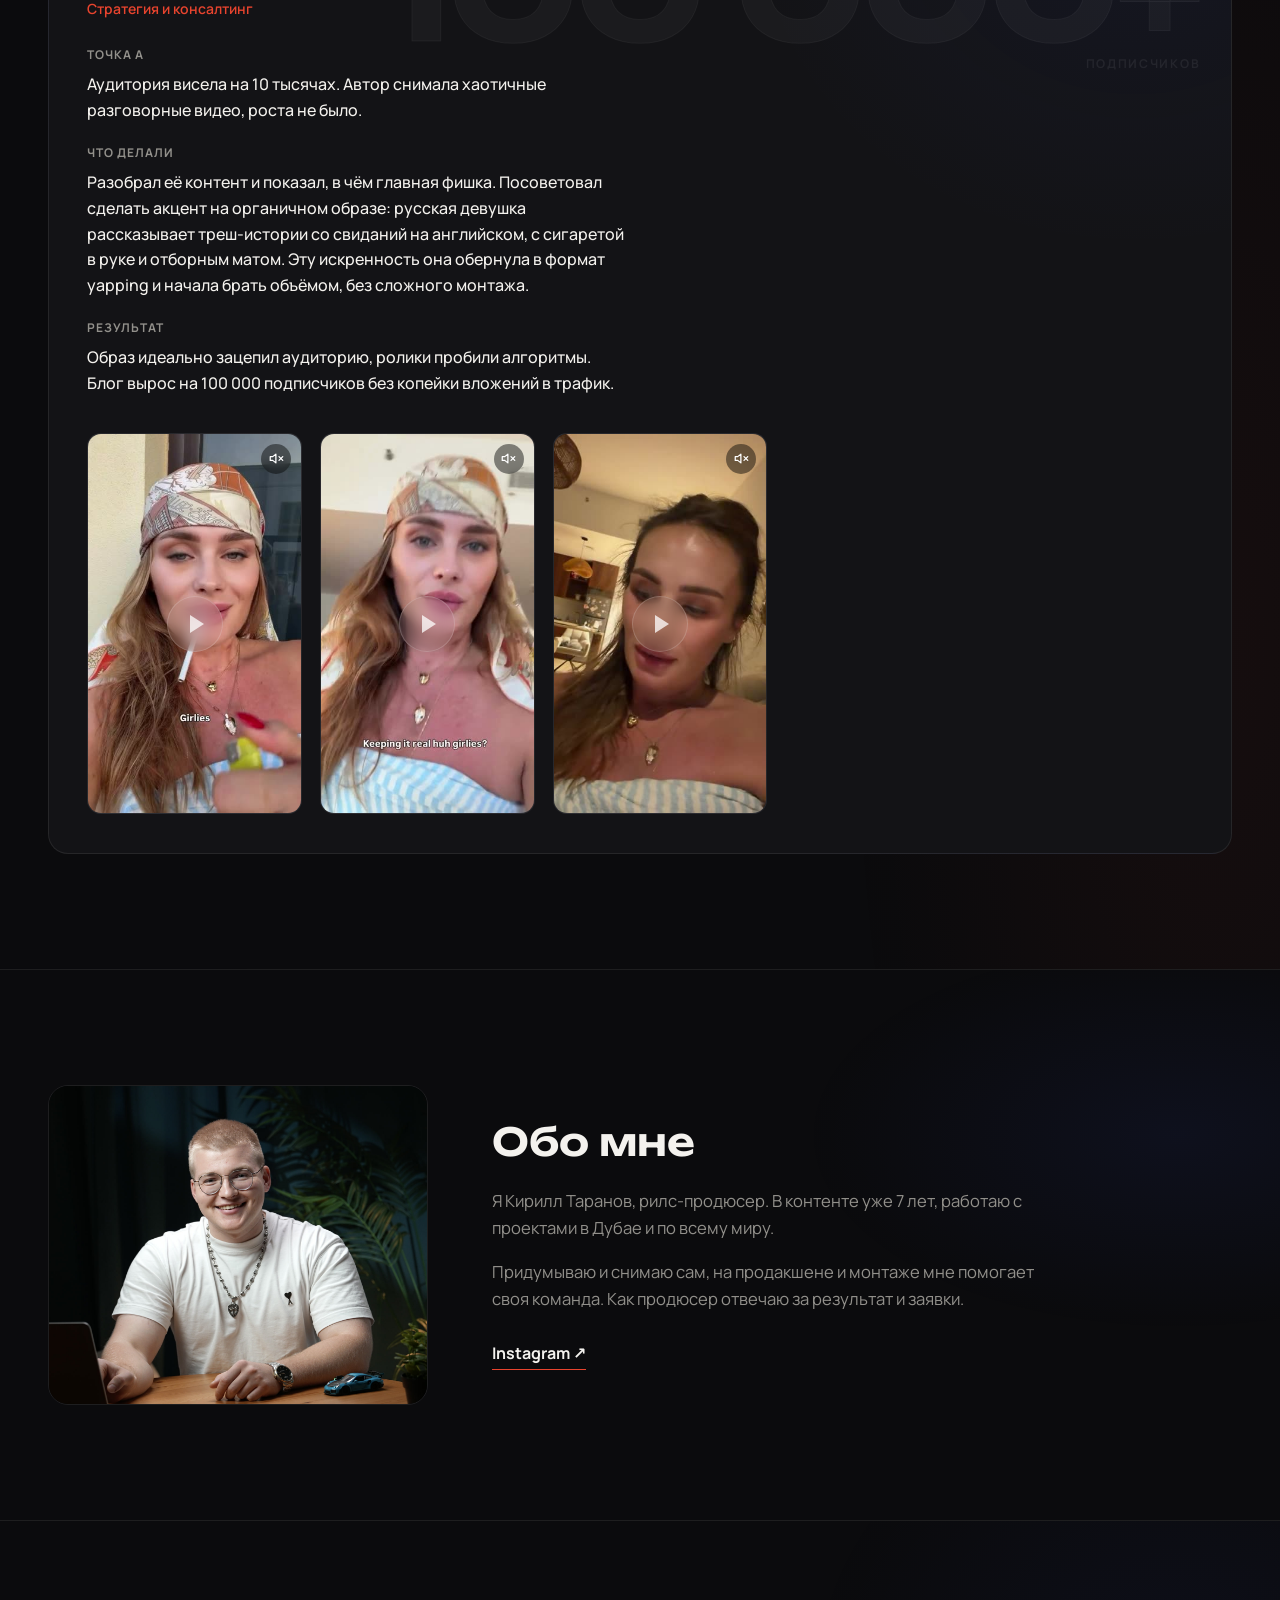
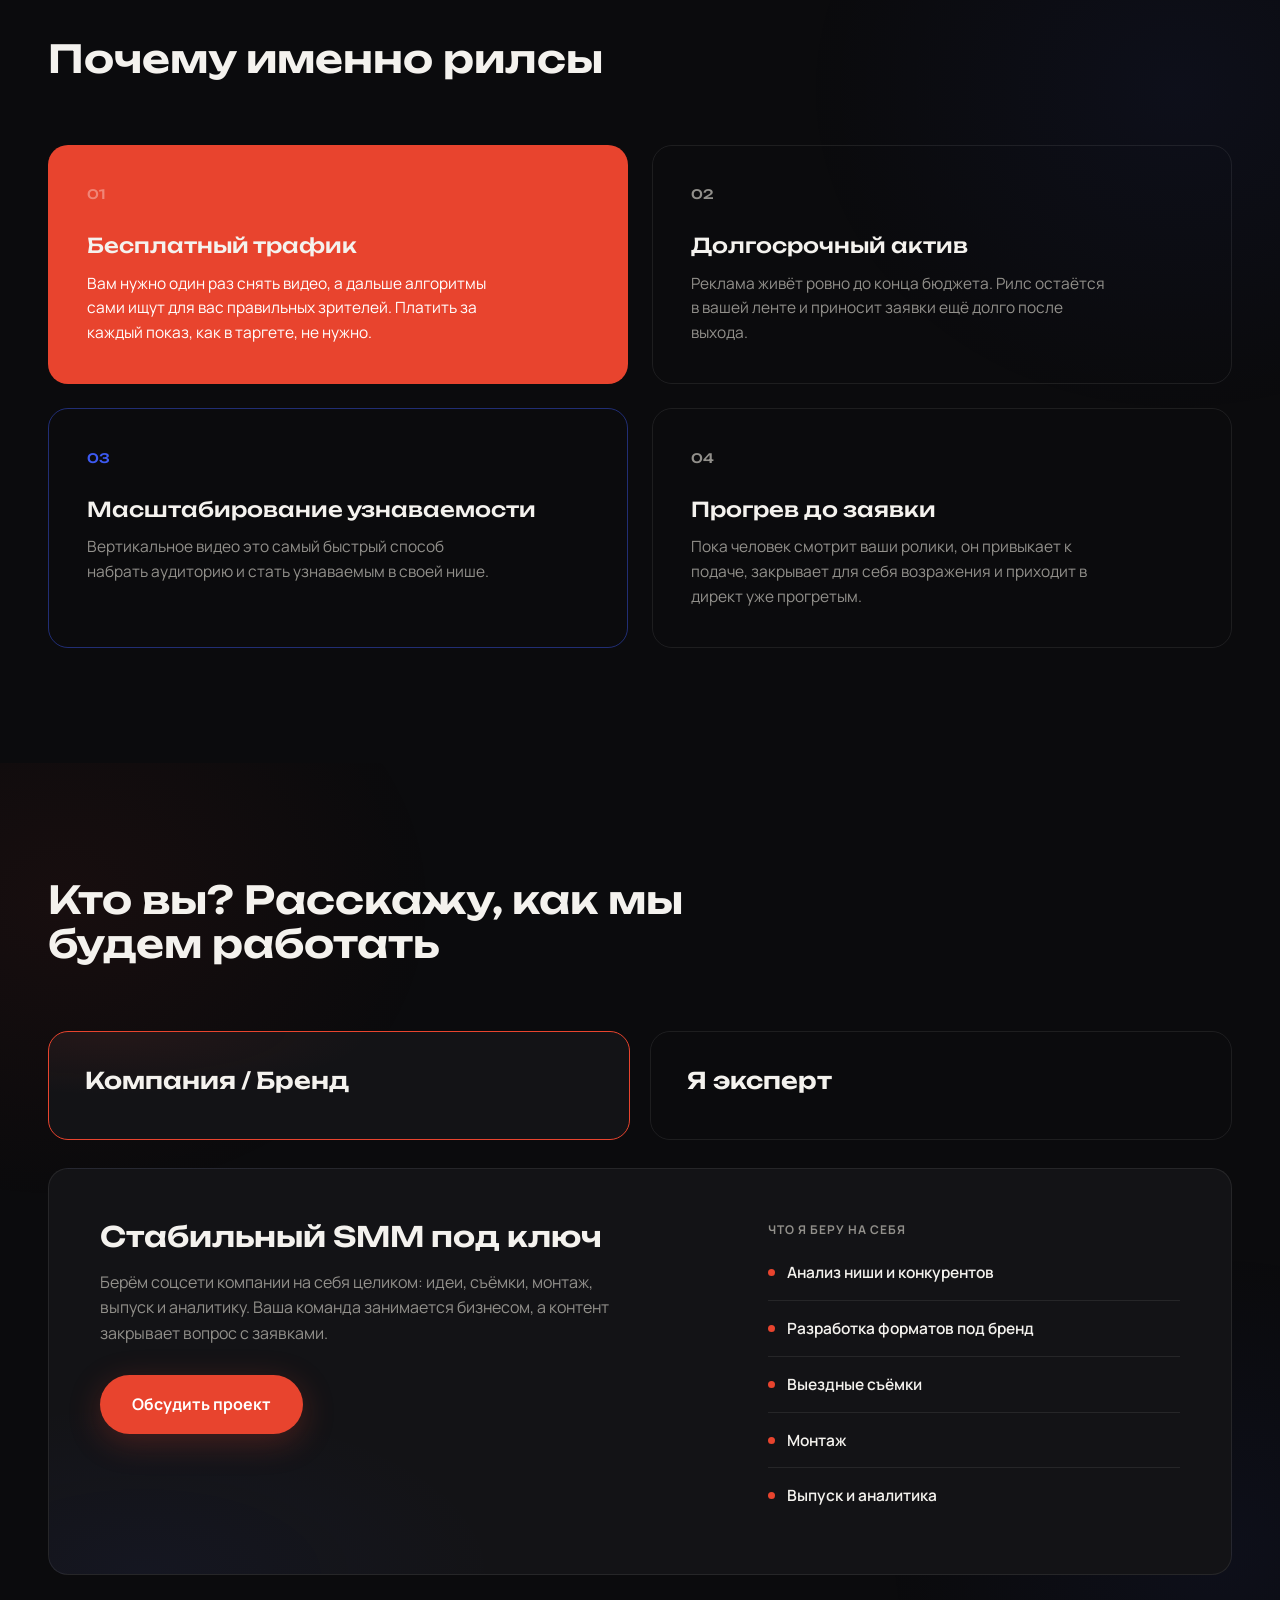
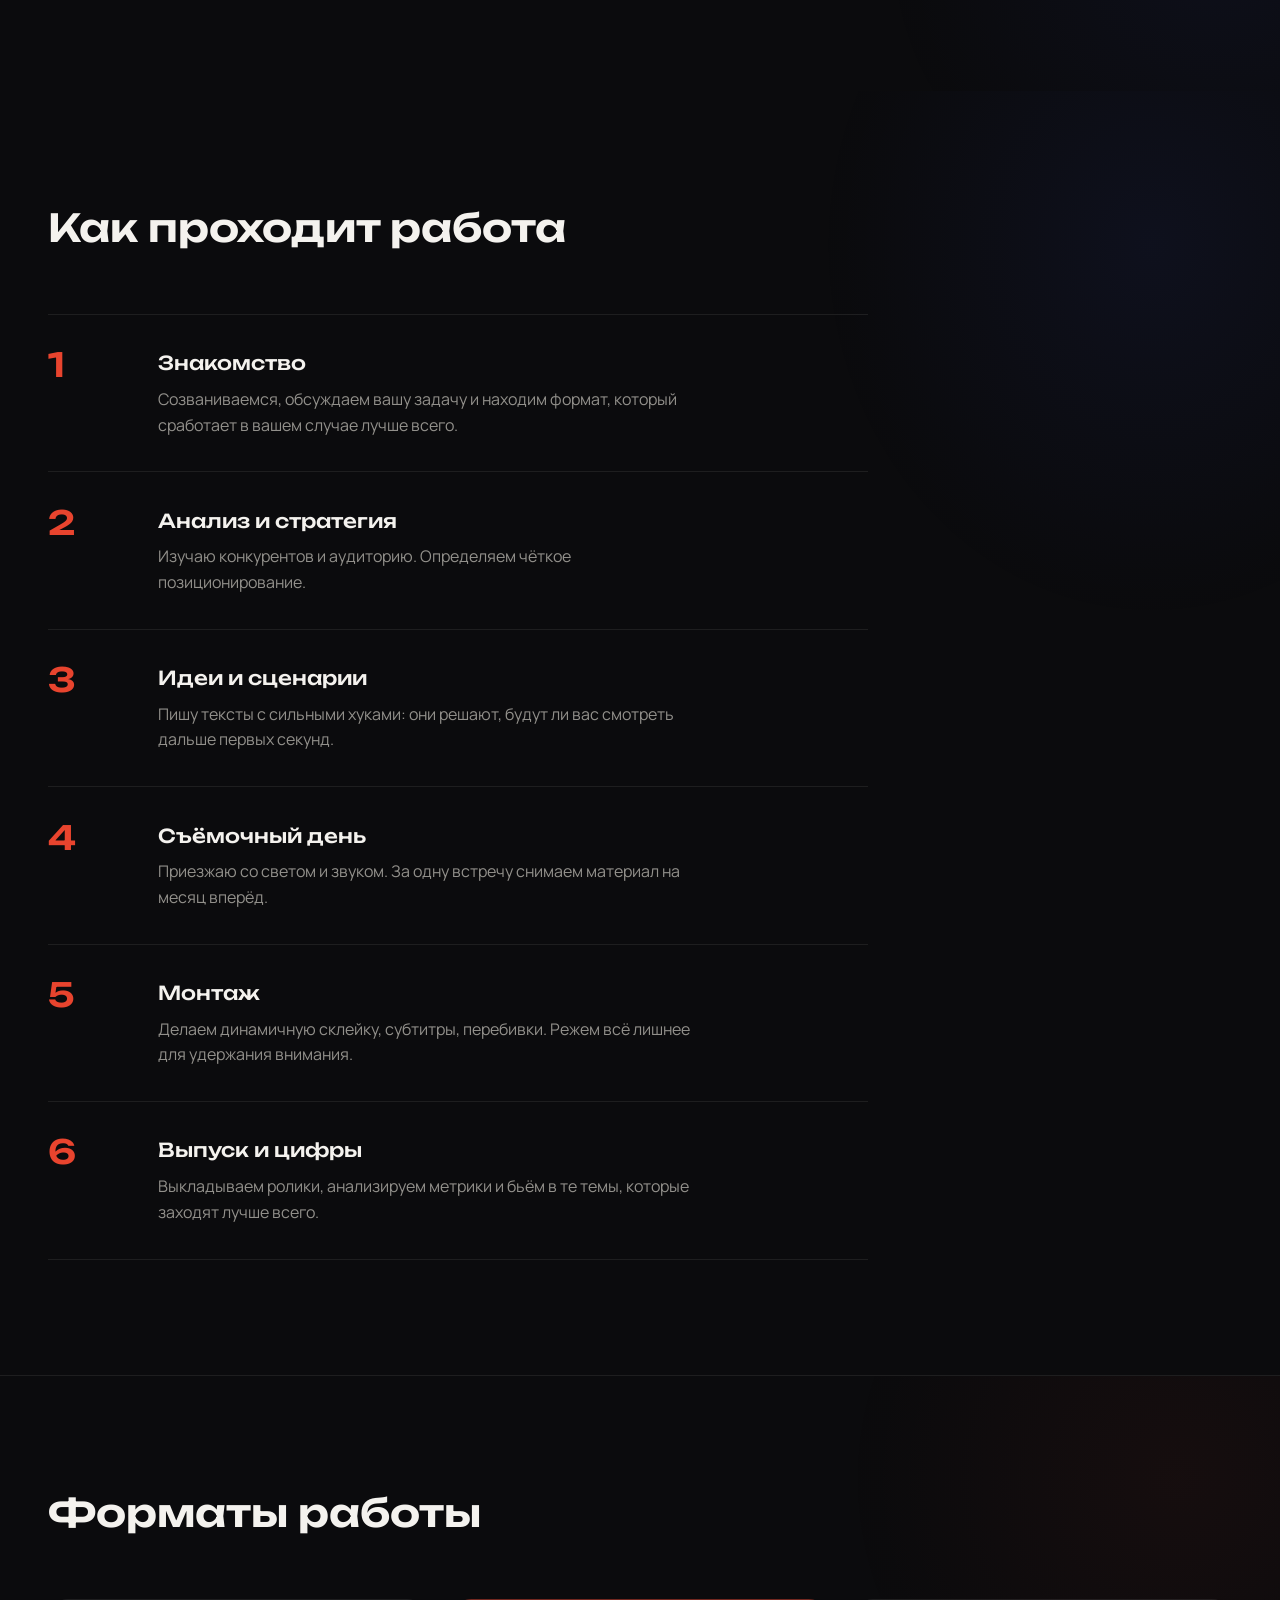
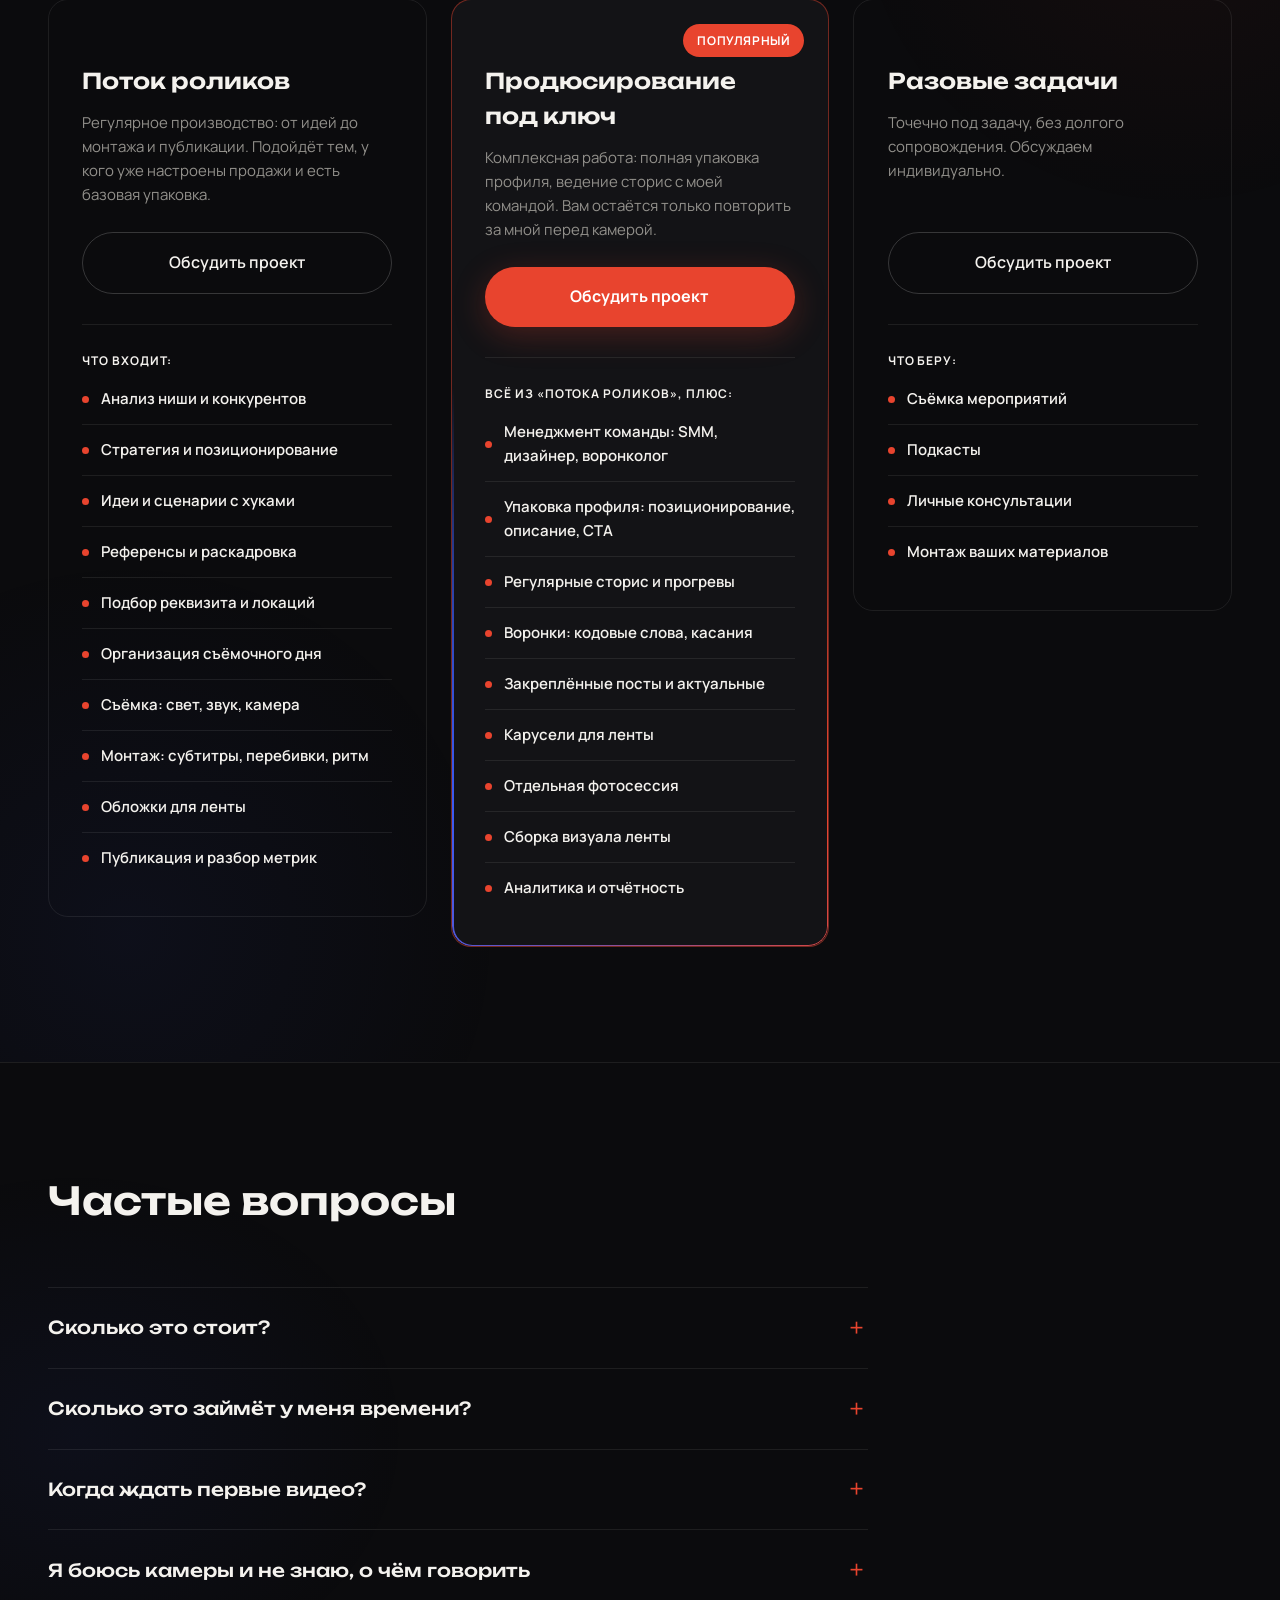
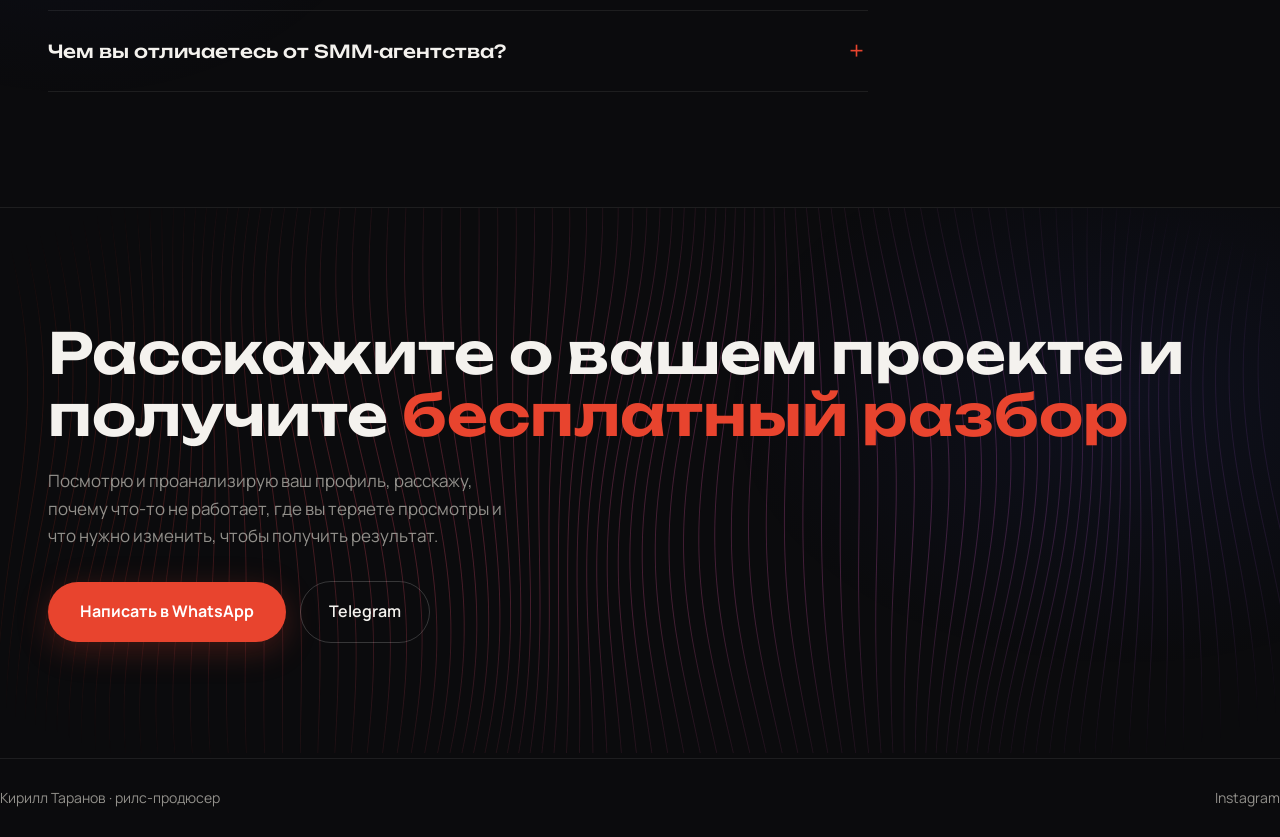
==== commit c22391d3: "Логотип переключается вместе с языком: ТАРАНОВ / TARANOV (для англоязычных кириллица была нечитаема)" ====
--- a/index.html
+++ b/index.html
@@ -37,7 +37,7 @@
 
 <nav id="nav">
   <div class="wrap nav-inner">
-    <a class="logo" href="#top">ТАРАНОВ<span>.</span></a>
+    <a class="logo" href="#top"><span data-i18n="logo.name">ТАРАНОВ</span><span class="logo-dot">.</span></a>
     <div class="nav-links">
       <a href="#works" data-i18n="nav.works">Работы</a>
       <a href="#services" data-i18n="nav.services">Услуги</a>
--- a/css/styles.css
+++ b/css/styles.css
@@ -78,7 +78,7 @@
 }
 .nav-inner { height: 68px; display: flex; align-items: center; justify-content: space-between; }
 .logo { font-family: "Unbounded", sans-serif; font-weight: 600; font-size: 15px; letter-spacing: 0.02em; color: var(--text); text-decoration: none; }
-.logo span { color: var(--accent); }
+.logo .logo-dot { color: var(--accent); }
 .nav-links { display: flex; gap: 28px; align-items: center; }
 .nav-links > a { color: var(--muted); text-decoration: none; font-size: 14px; font-weight: 600; transition: color 0.25s; }
 .nav-links > a:hover { color: var(--text); }
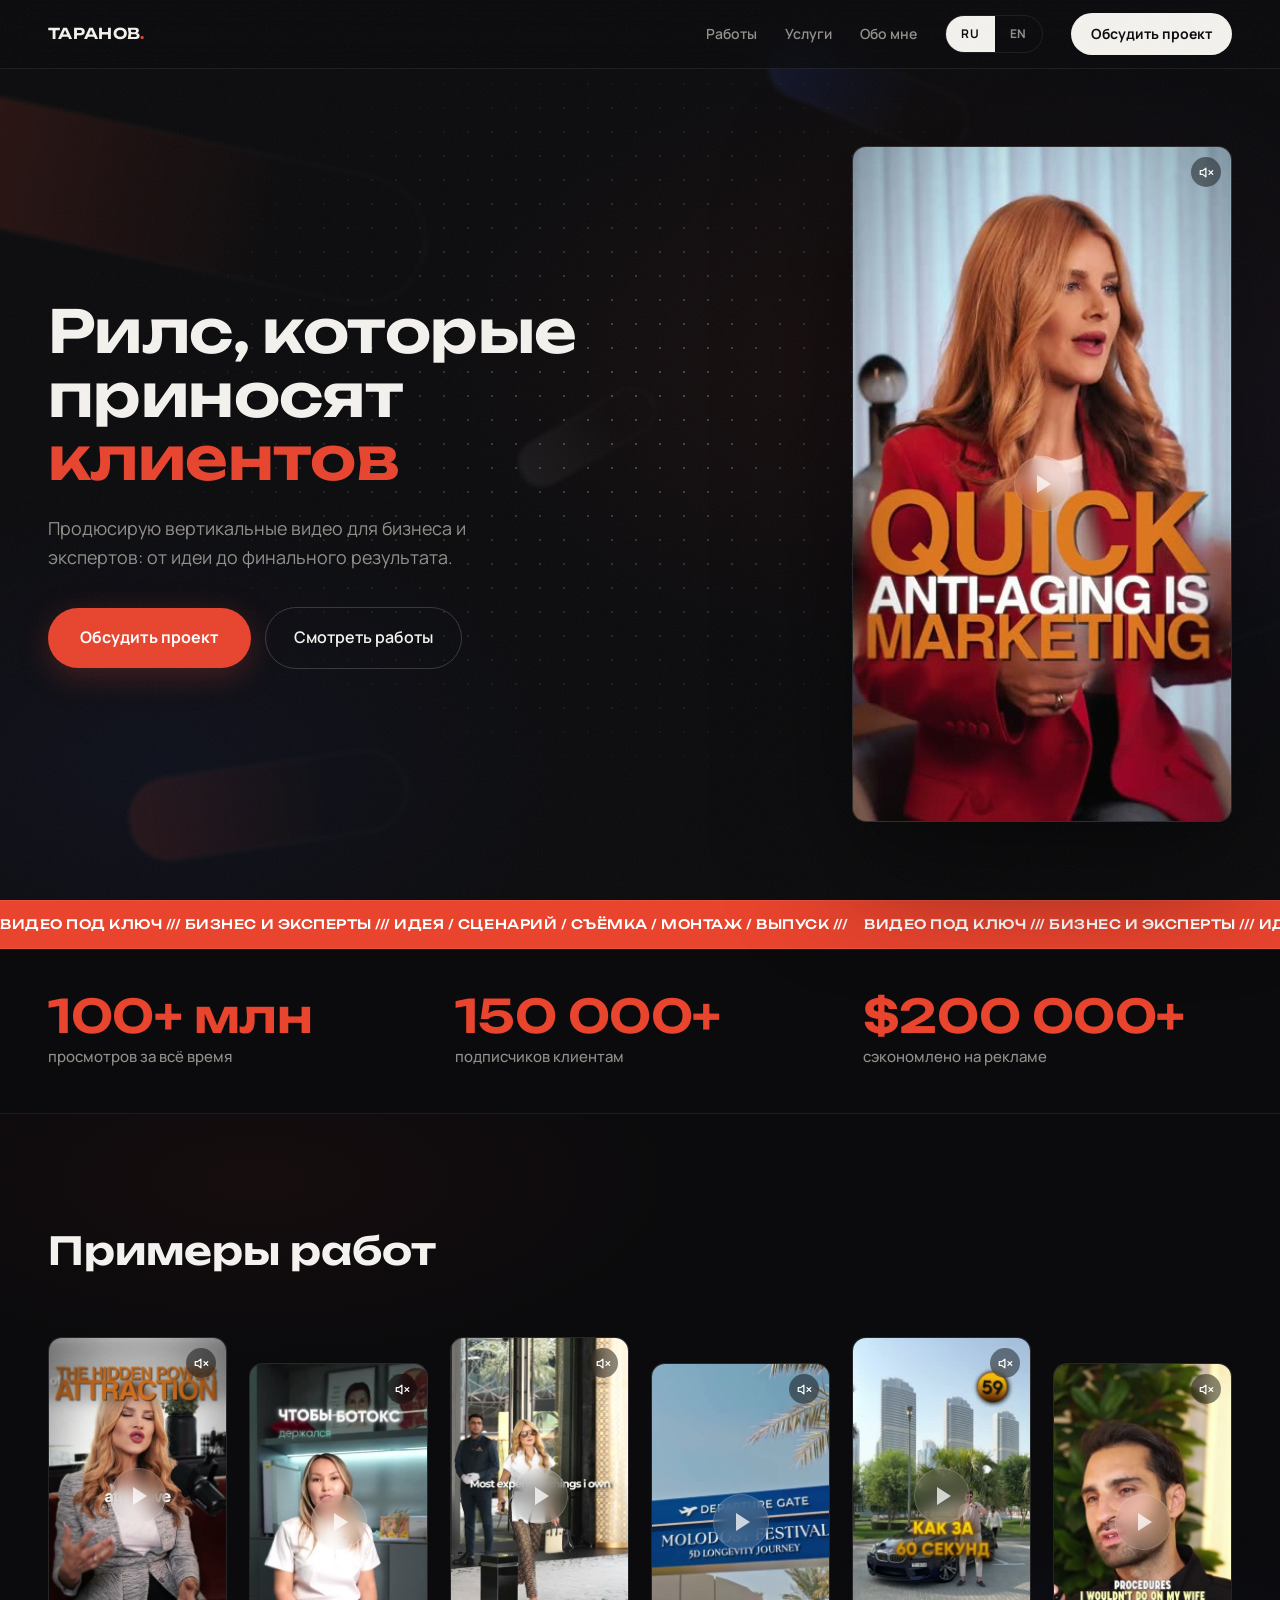
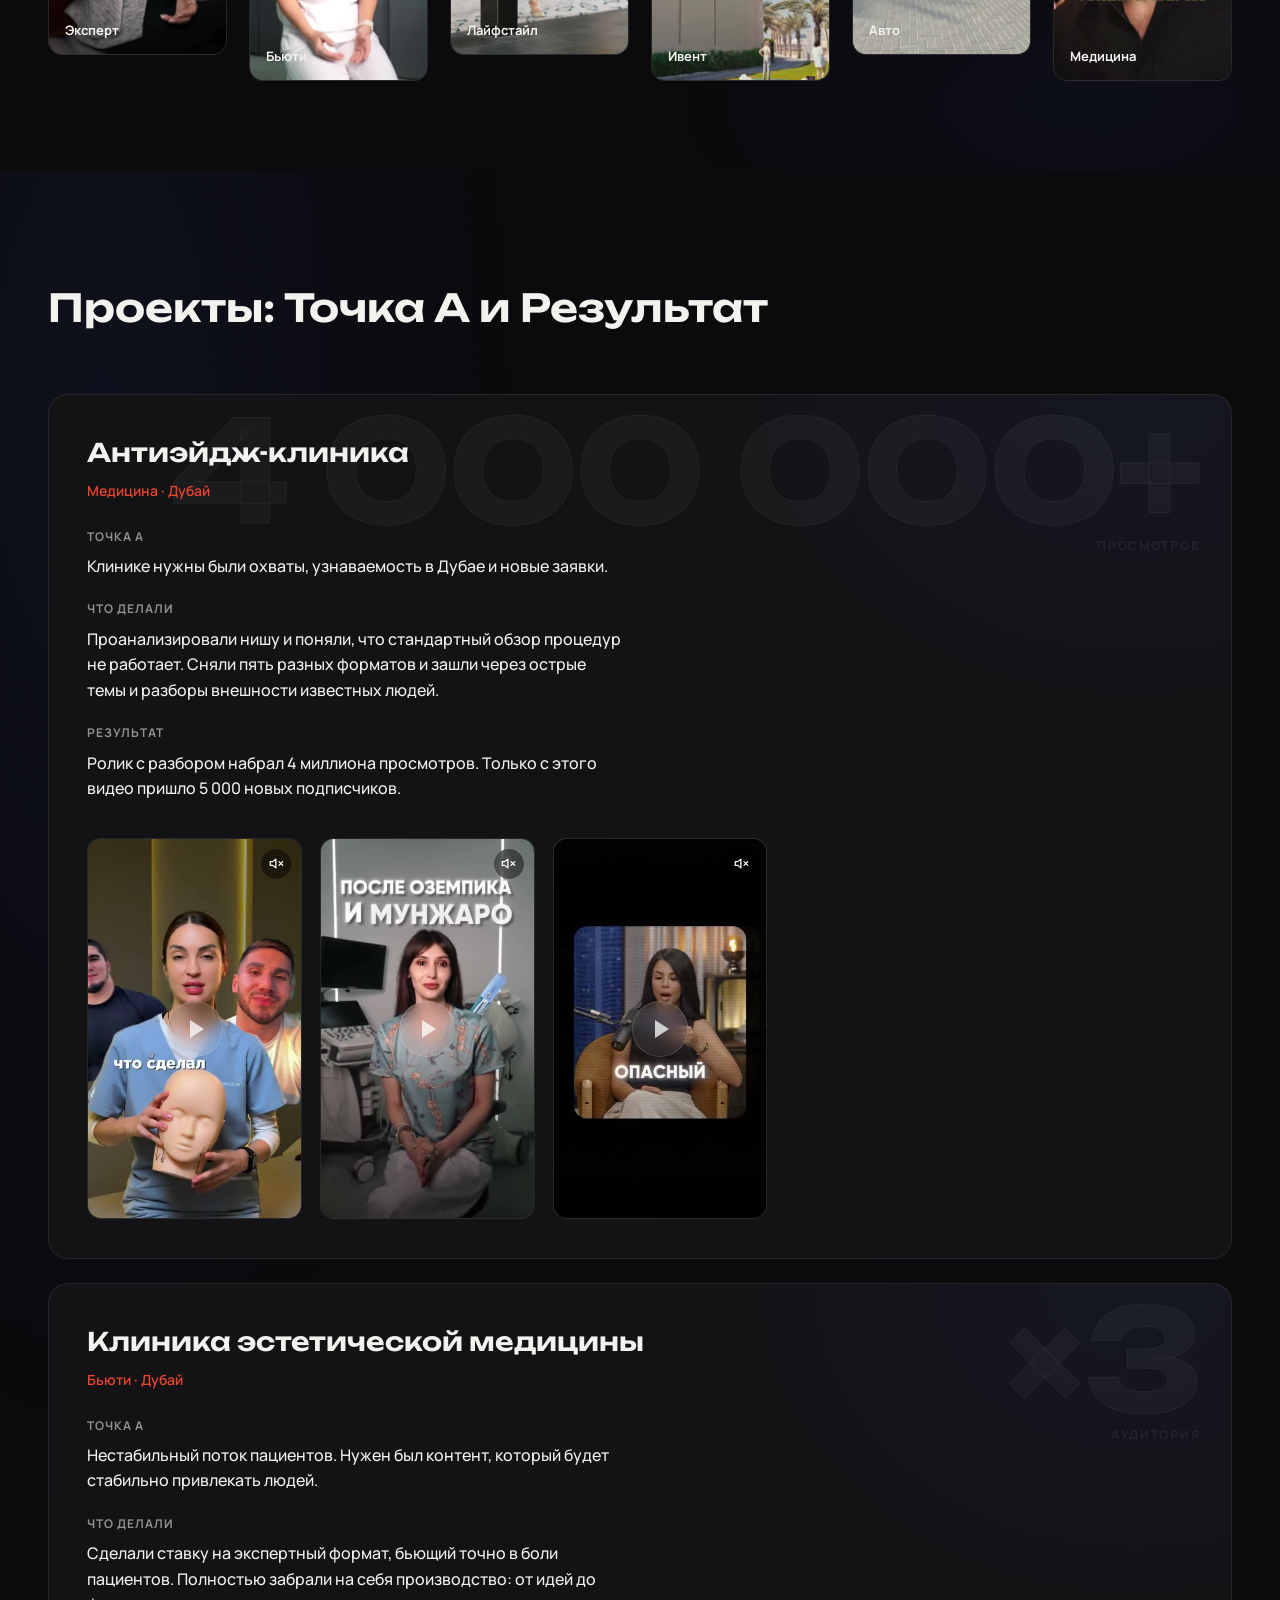
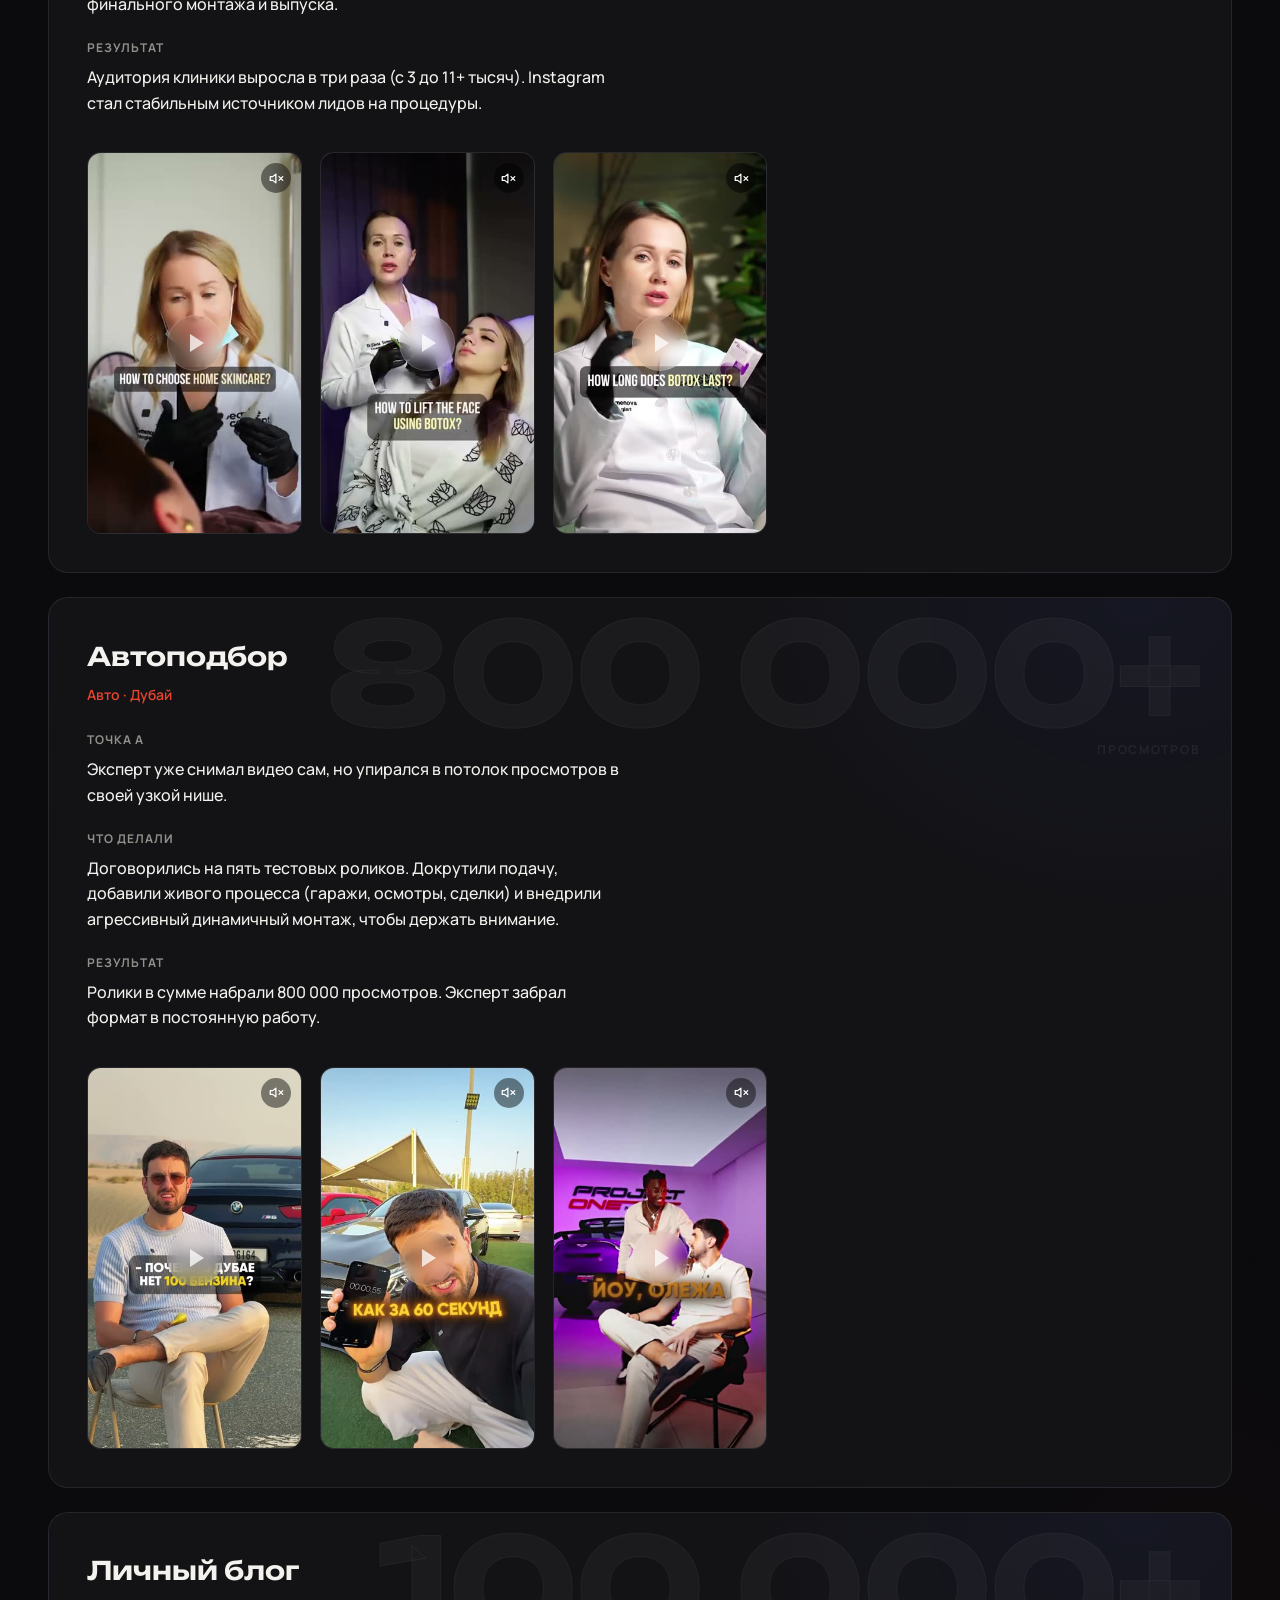
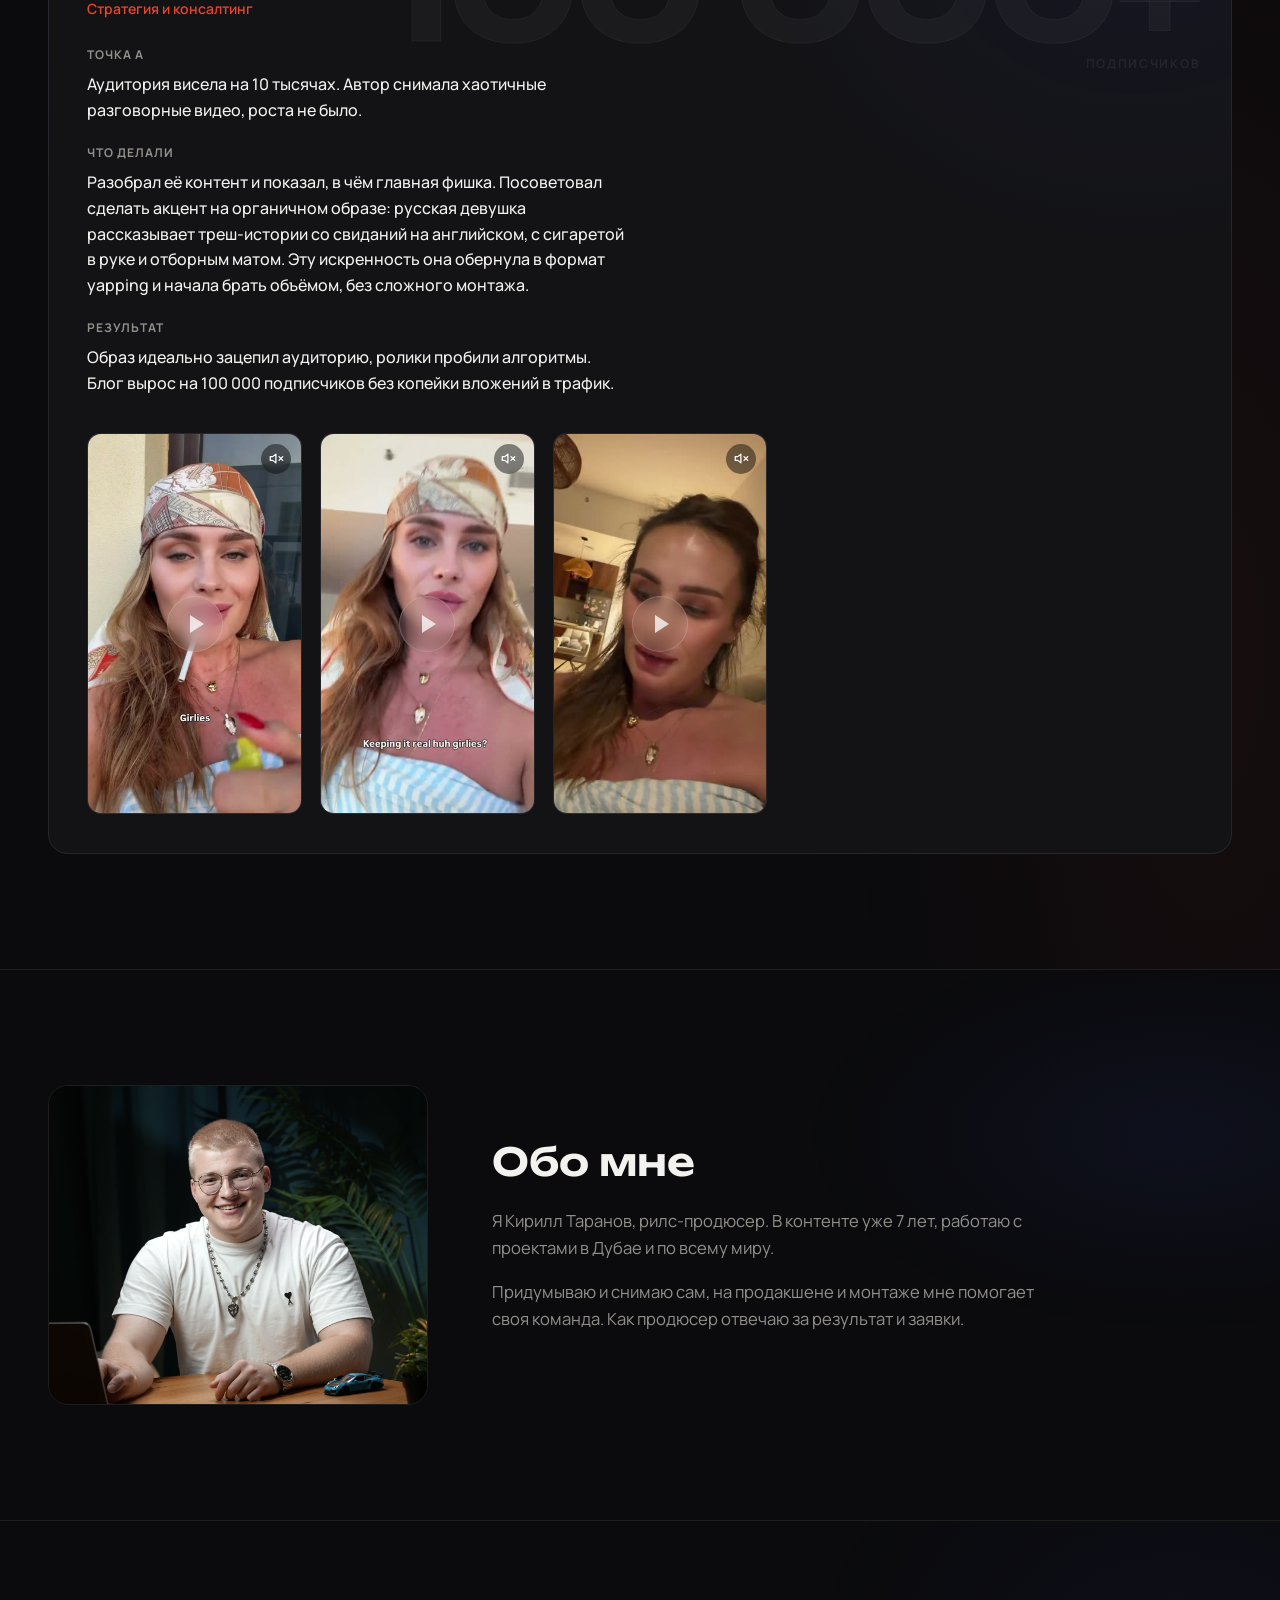
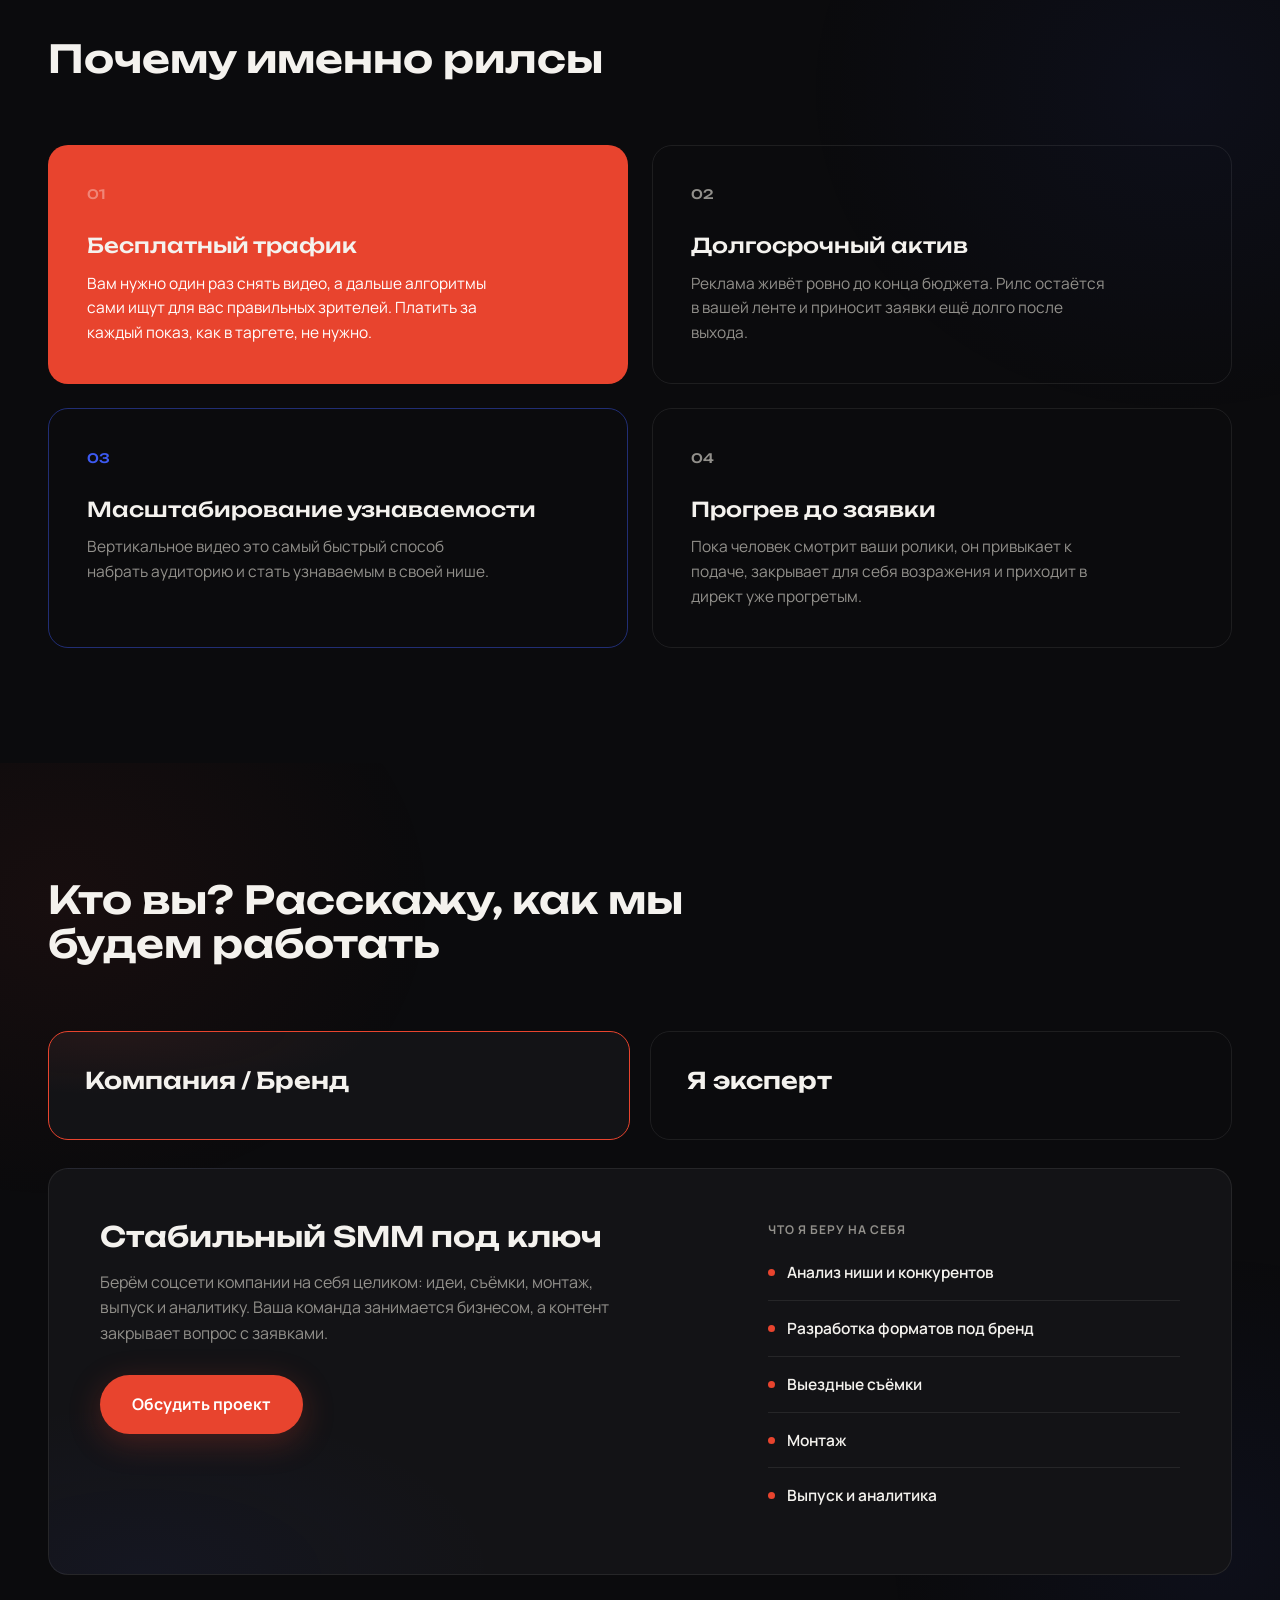
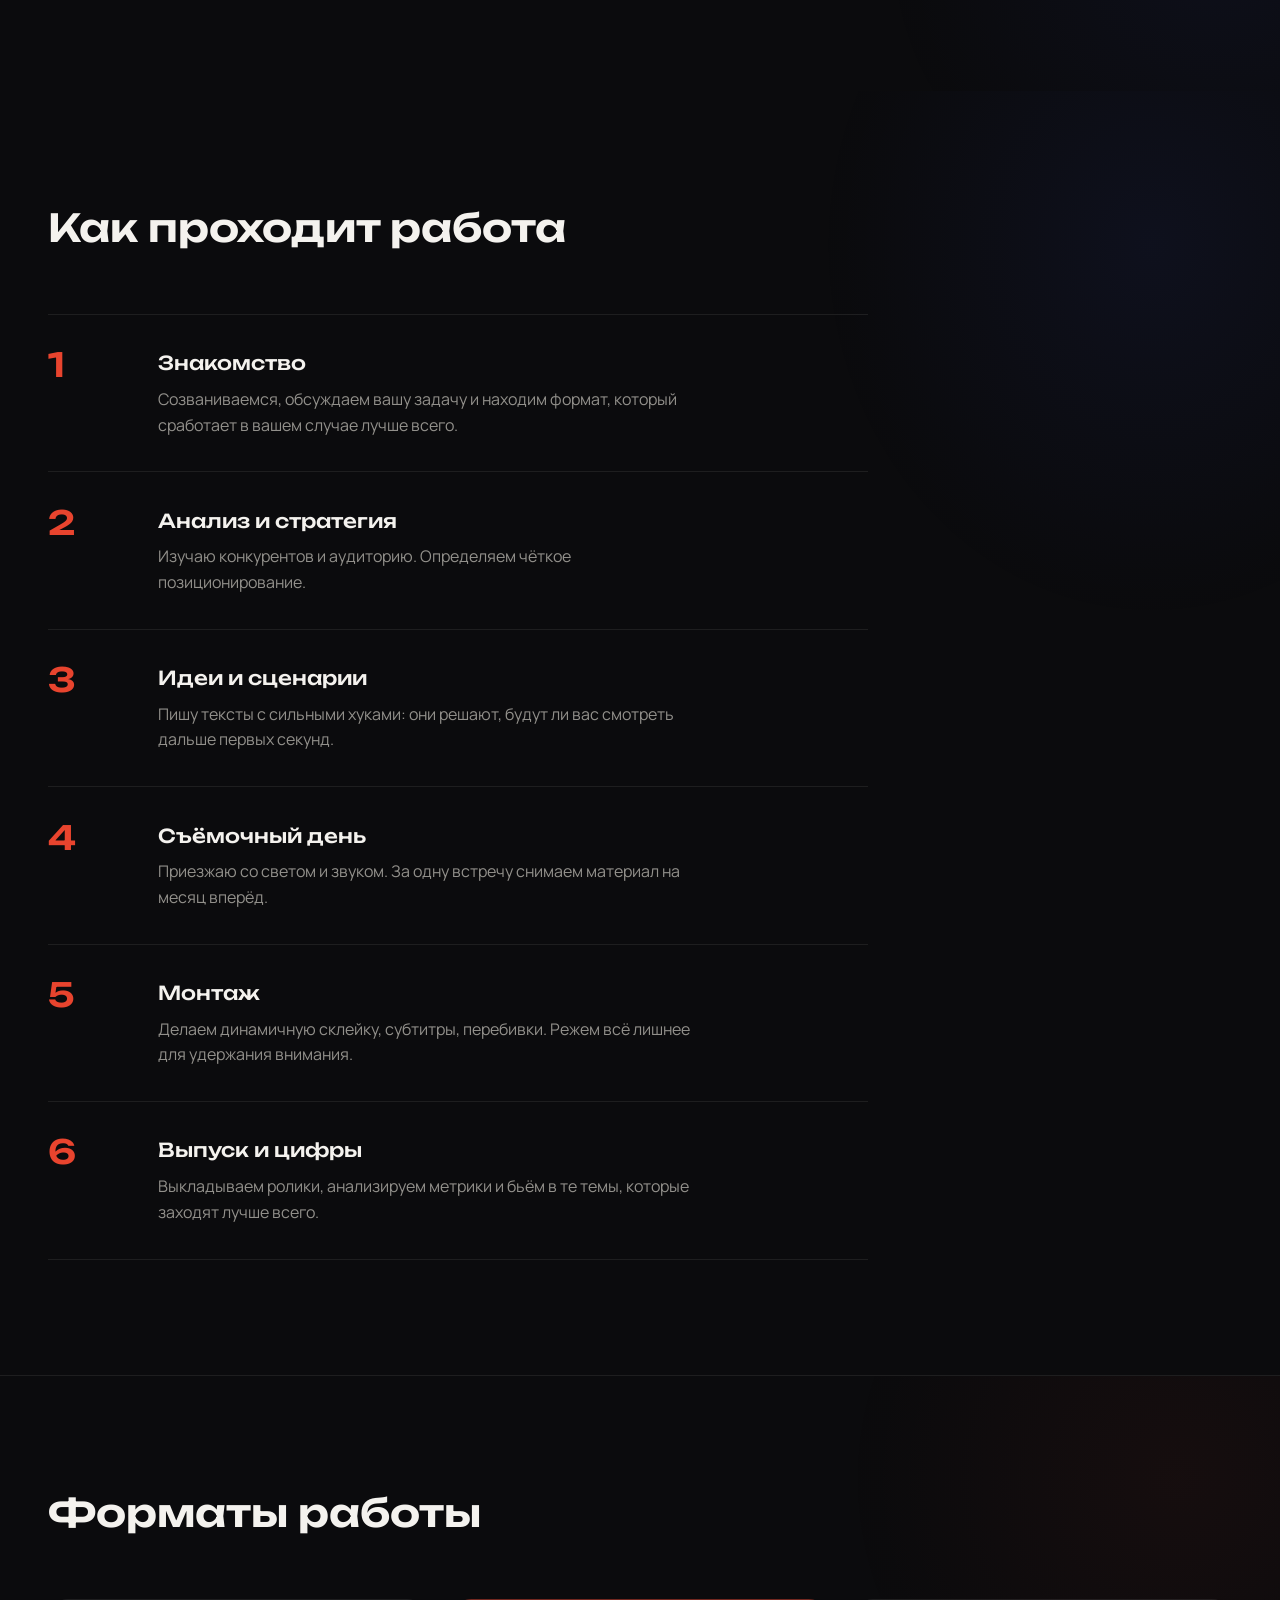
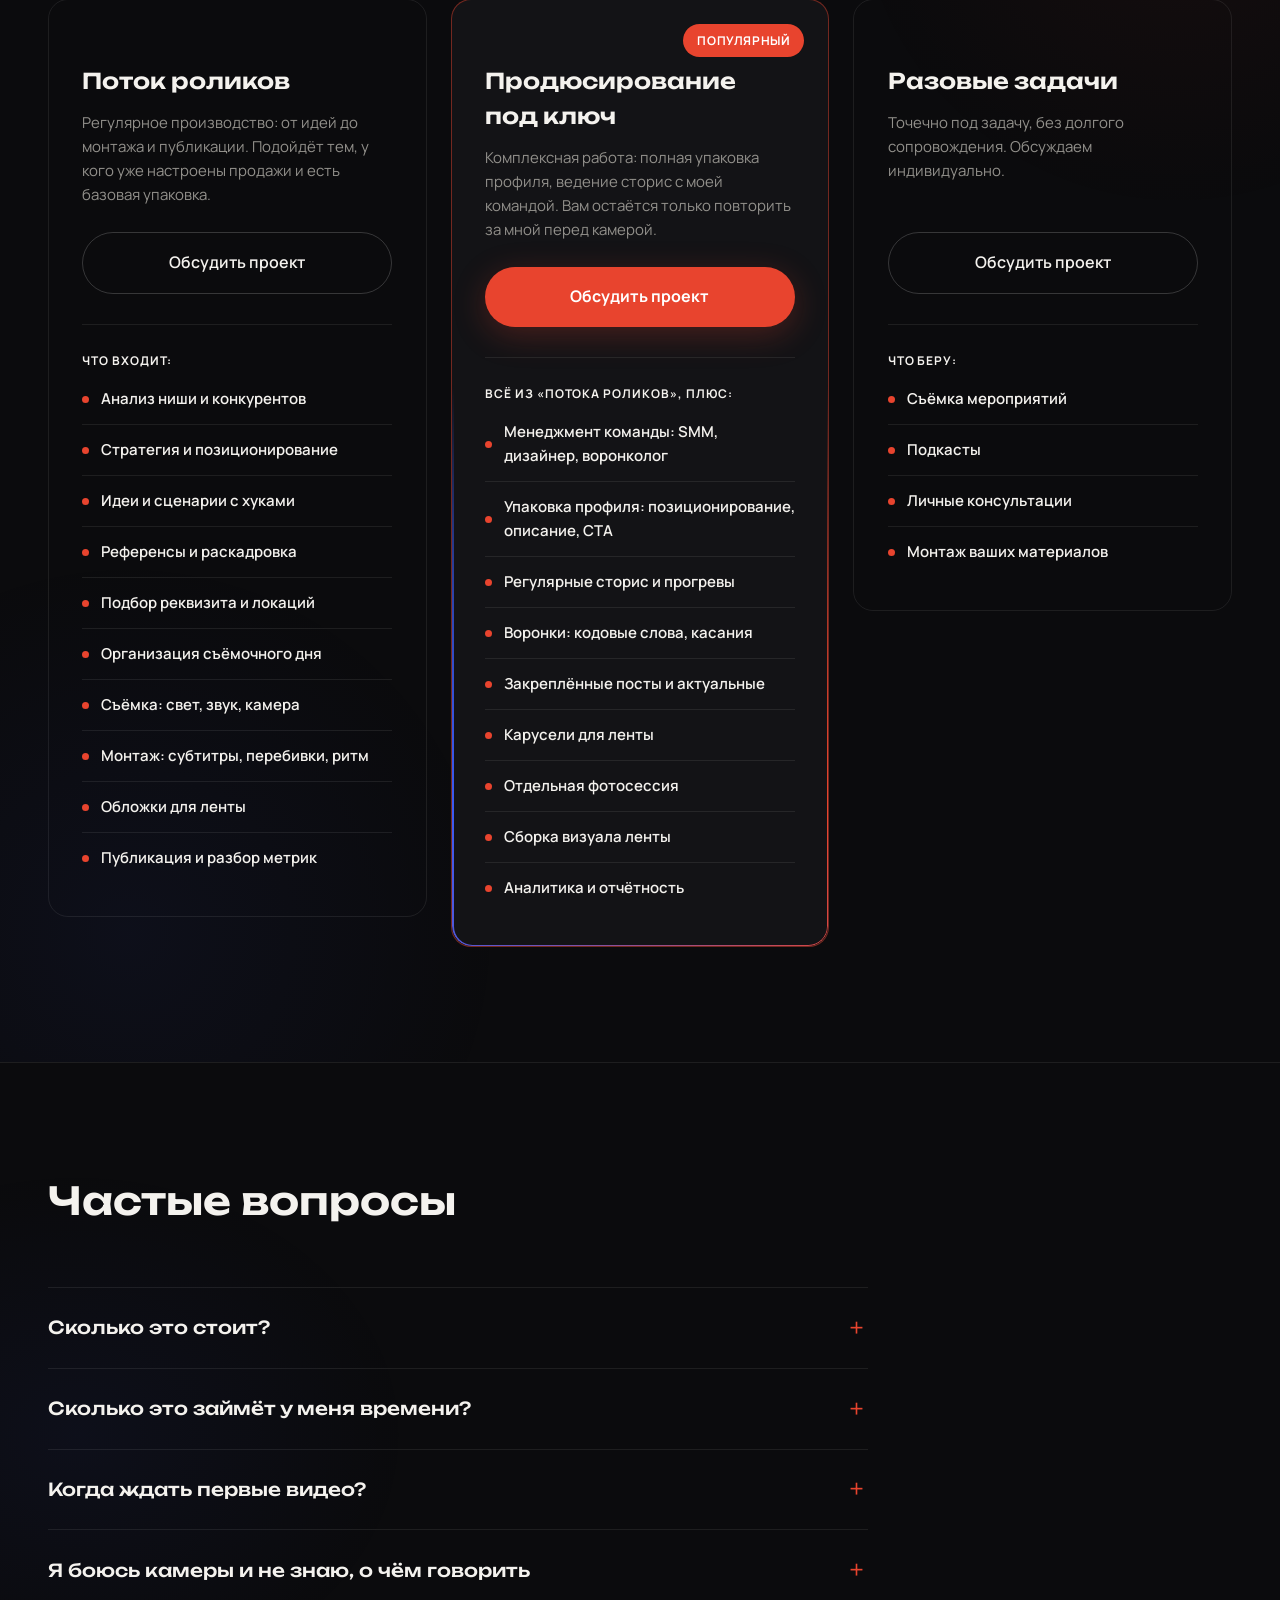
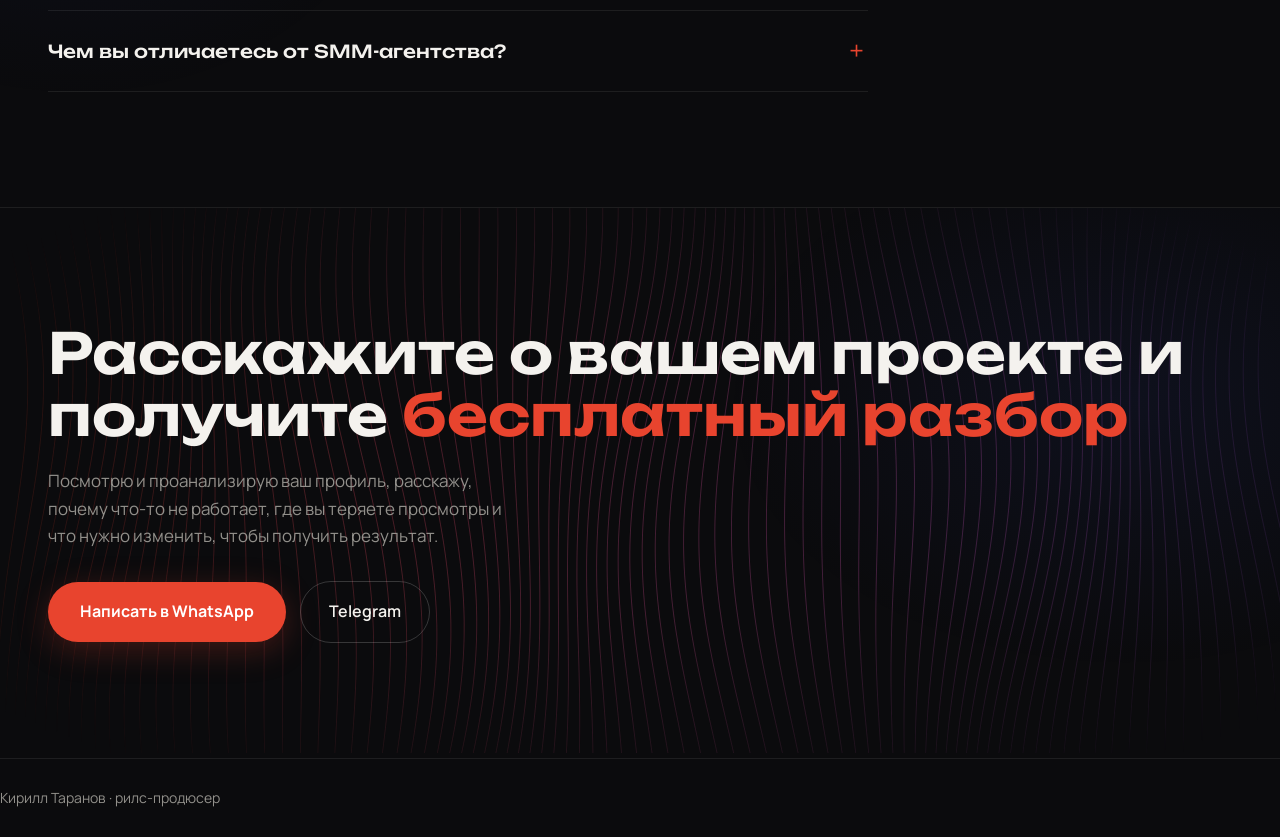
==== commit 172e6a3b: "Убрал Instagram с сайта: ссылки в «Обо мне» и подвале, адрес закомментирован в данных Co-Authored-By" ====
--- a/index.html
+++ b/index.html
@@ -108,7 +108,6 @@
       <h2 class="section-title display" data-i18n="about.title">Обо мне</h2>
       <p data-i18n="about.p1">Я Кирилл Таранов, рилс-продюсер. В контенте уже 7 лет, работаю с проектами в Дубае и по всему миру.</p>
       <p data-i18n="about.p2">Придумываю и снимаю сам, на продакшене и монтаже мне помогает своя команда. Как продюсер отвечаю за результат и заявки.</p>
-      <a class="about-ig" href="#" data-contact="instagram" target="_blank" rel="noopener">Instagram ↗</a>
     </div>
   </div>
 </section>
@@ -297,7 +296,6 @@
 <footer>
   <div class="wrap footer-inner">
     <span data-i18n="footer.role">Кирилл Таранов · рилс-продюсер</span>
-    <a href="#" data-contact="instagram" target="_blank" rel="noopener">Instagram</a>
   </div>
 </footer>
 
